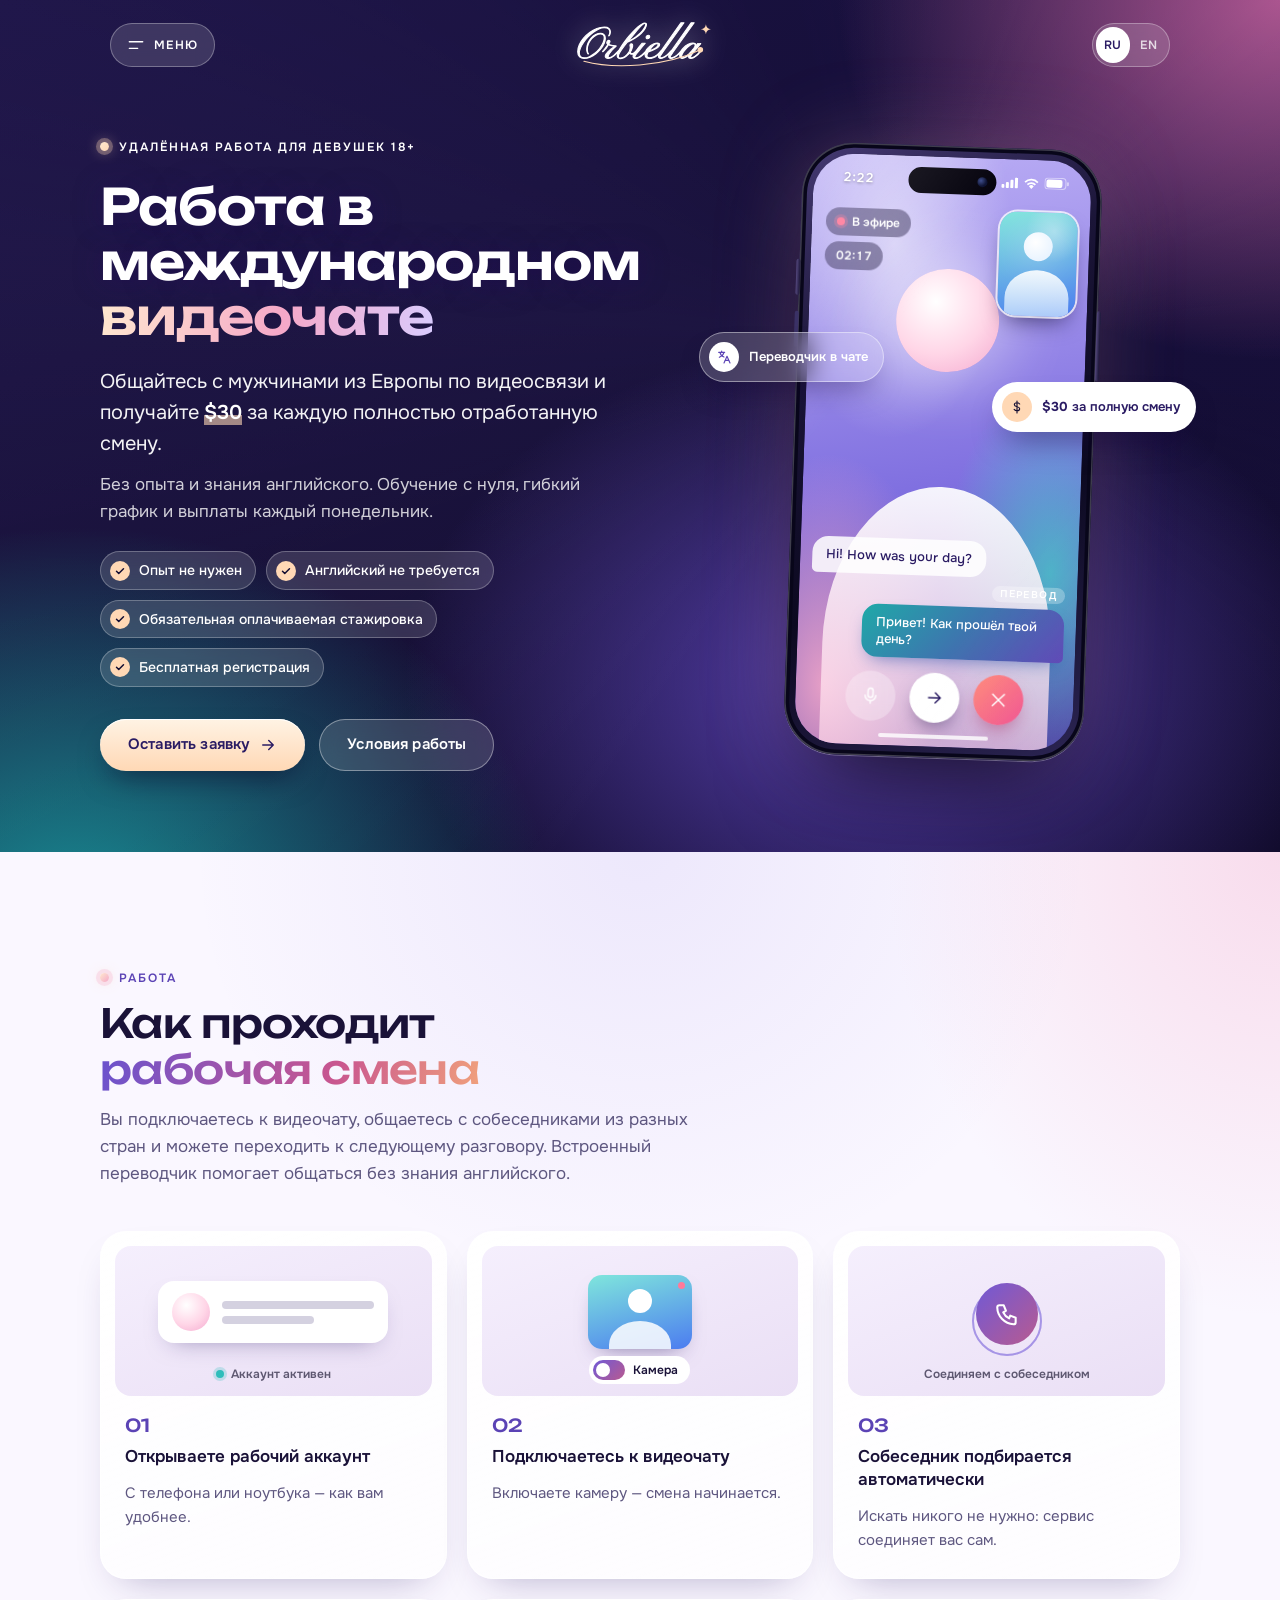
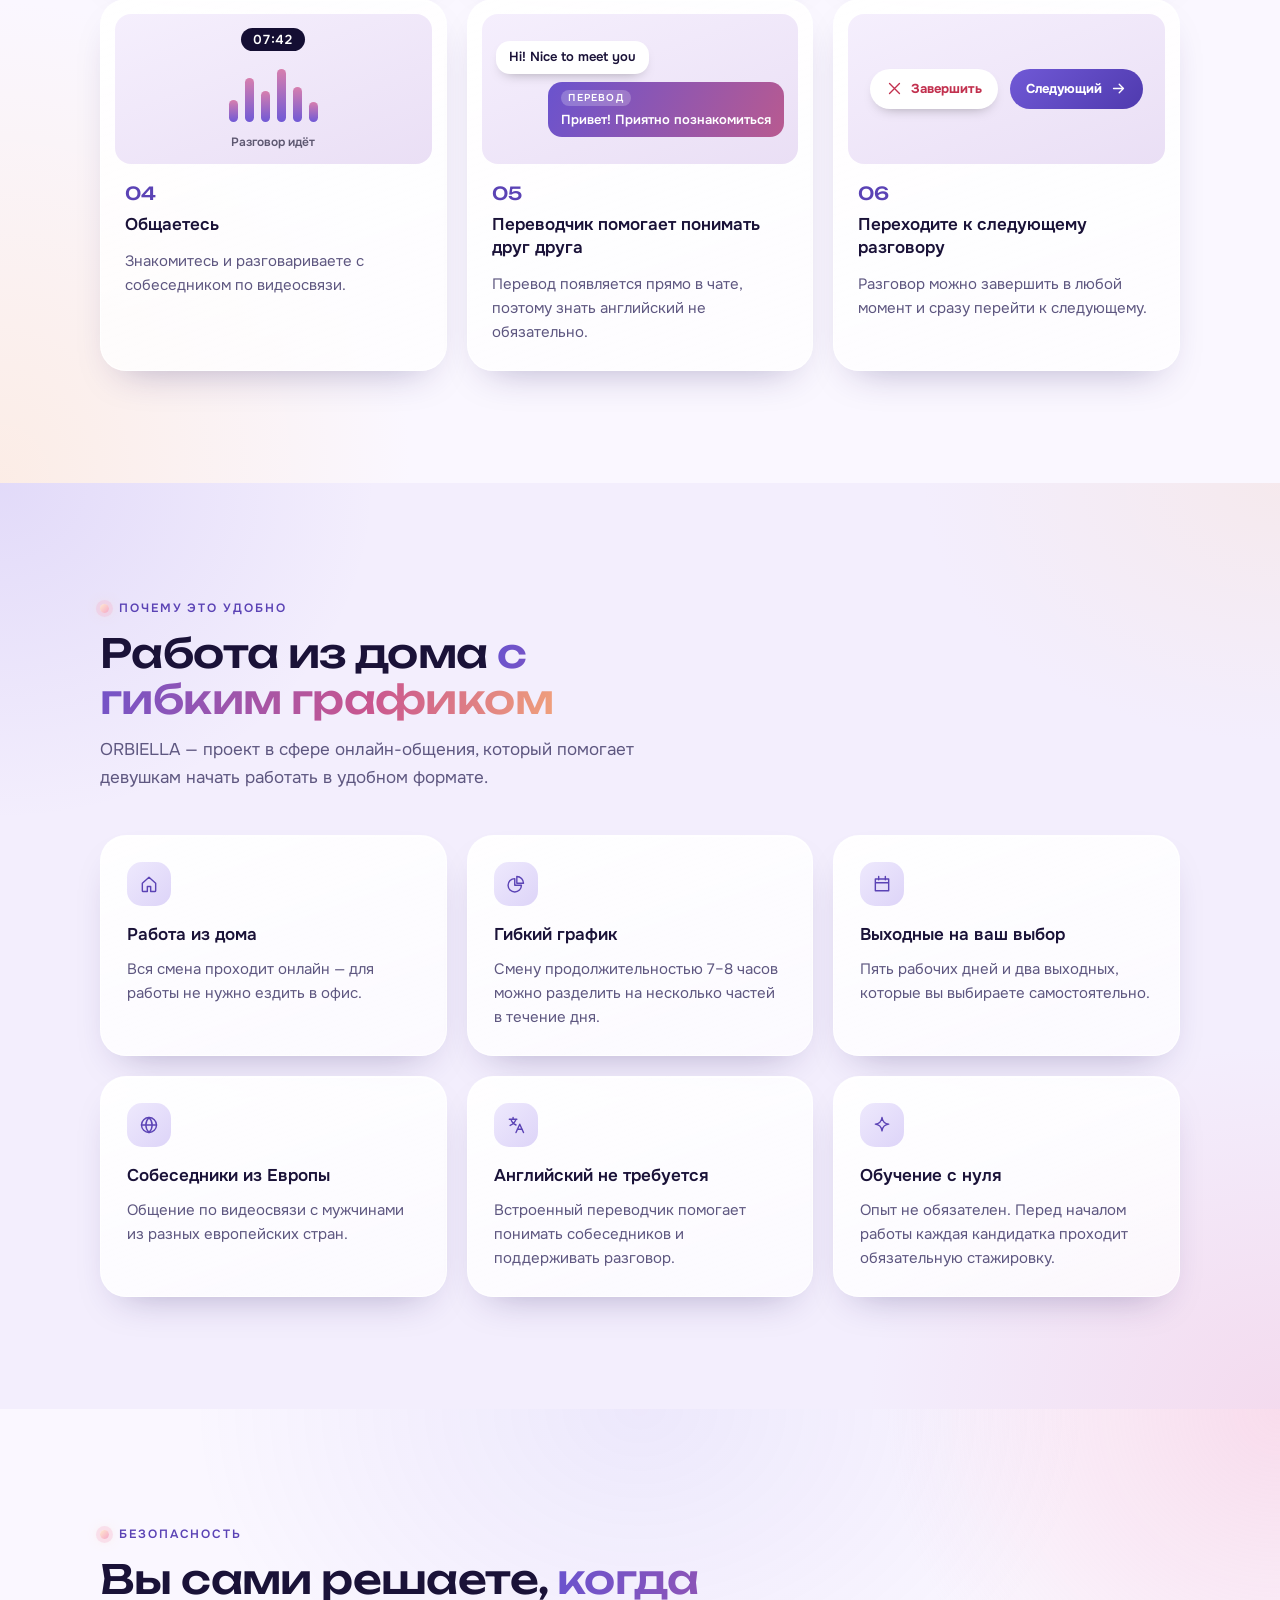
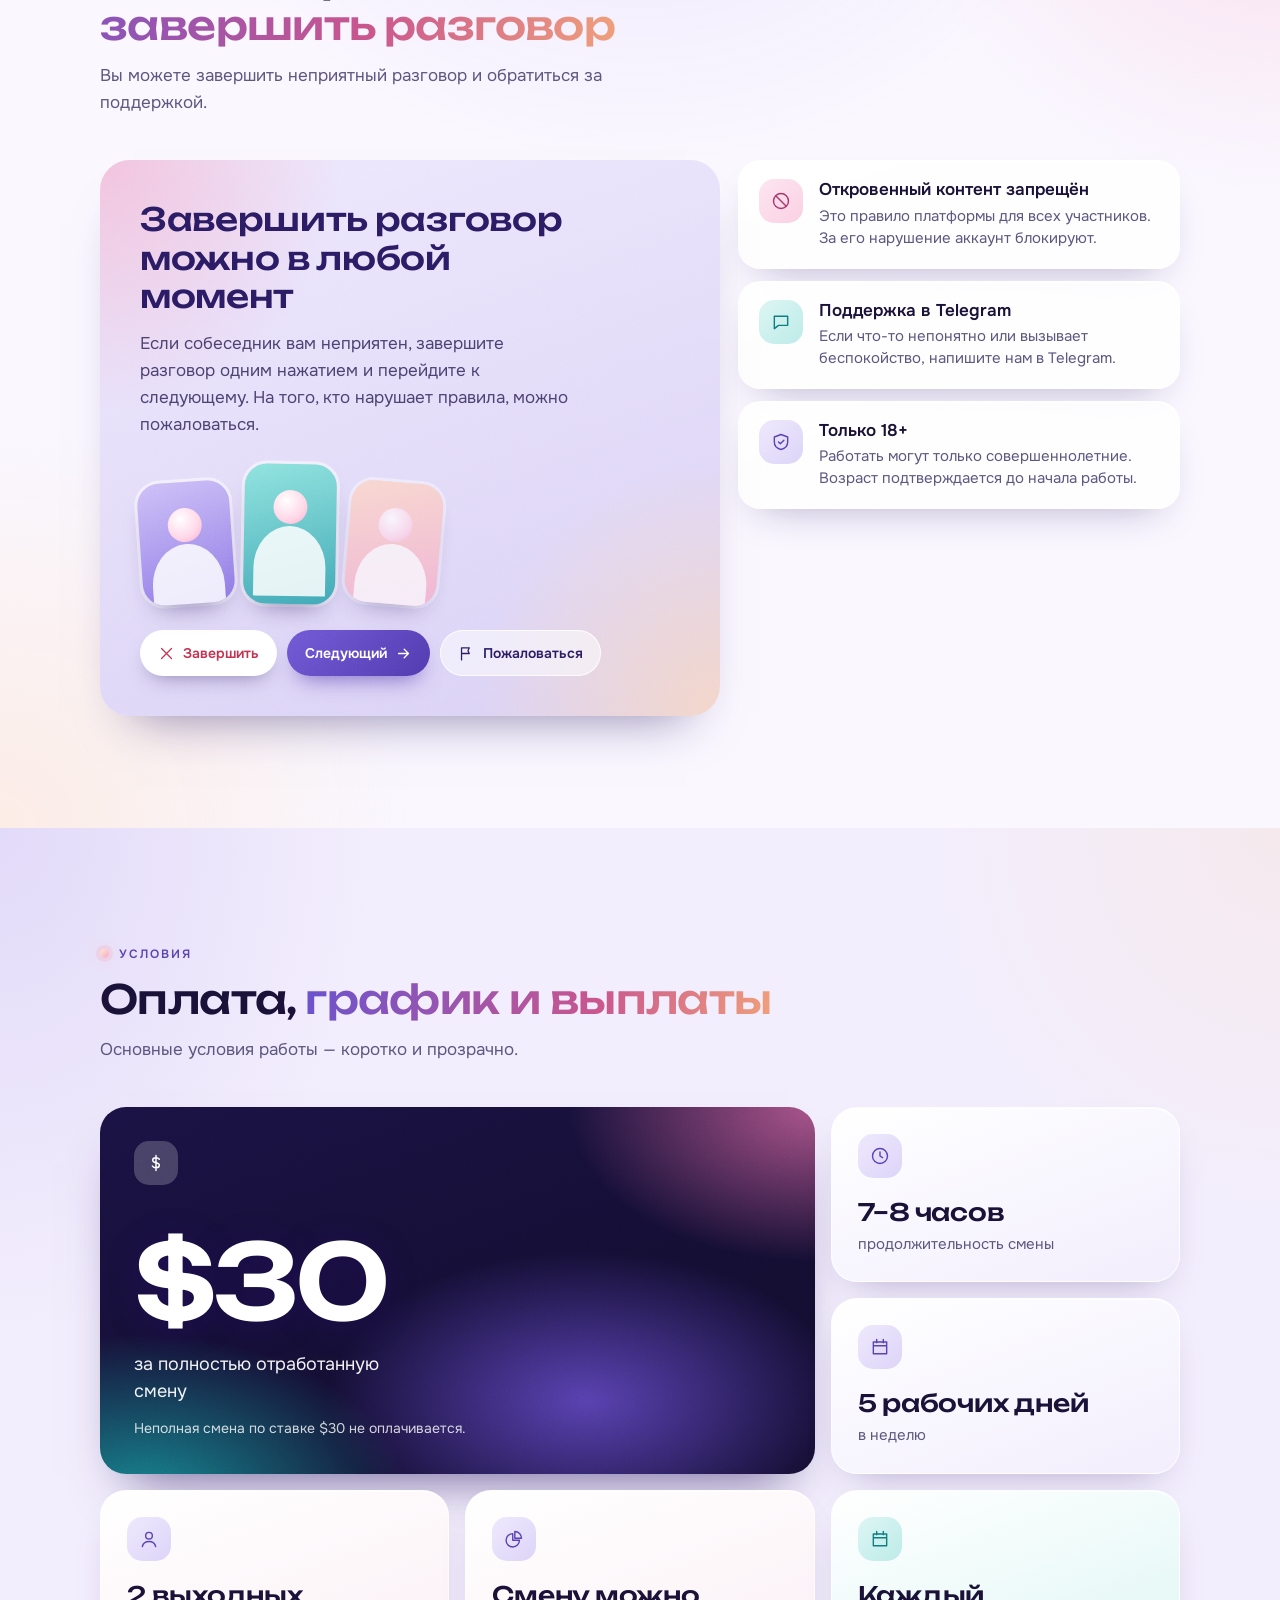
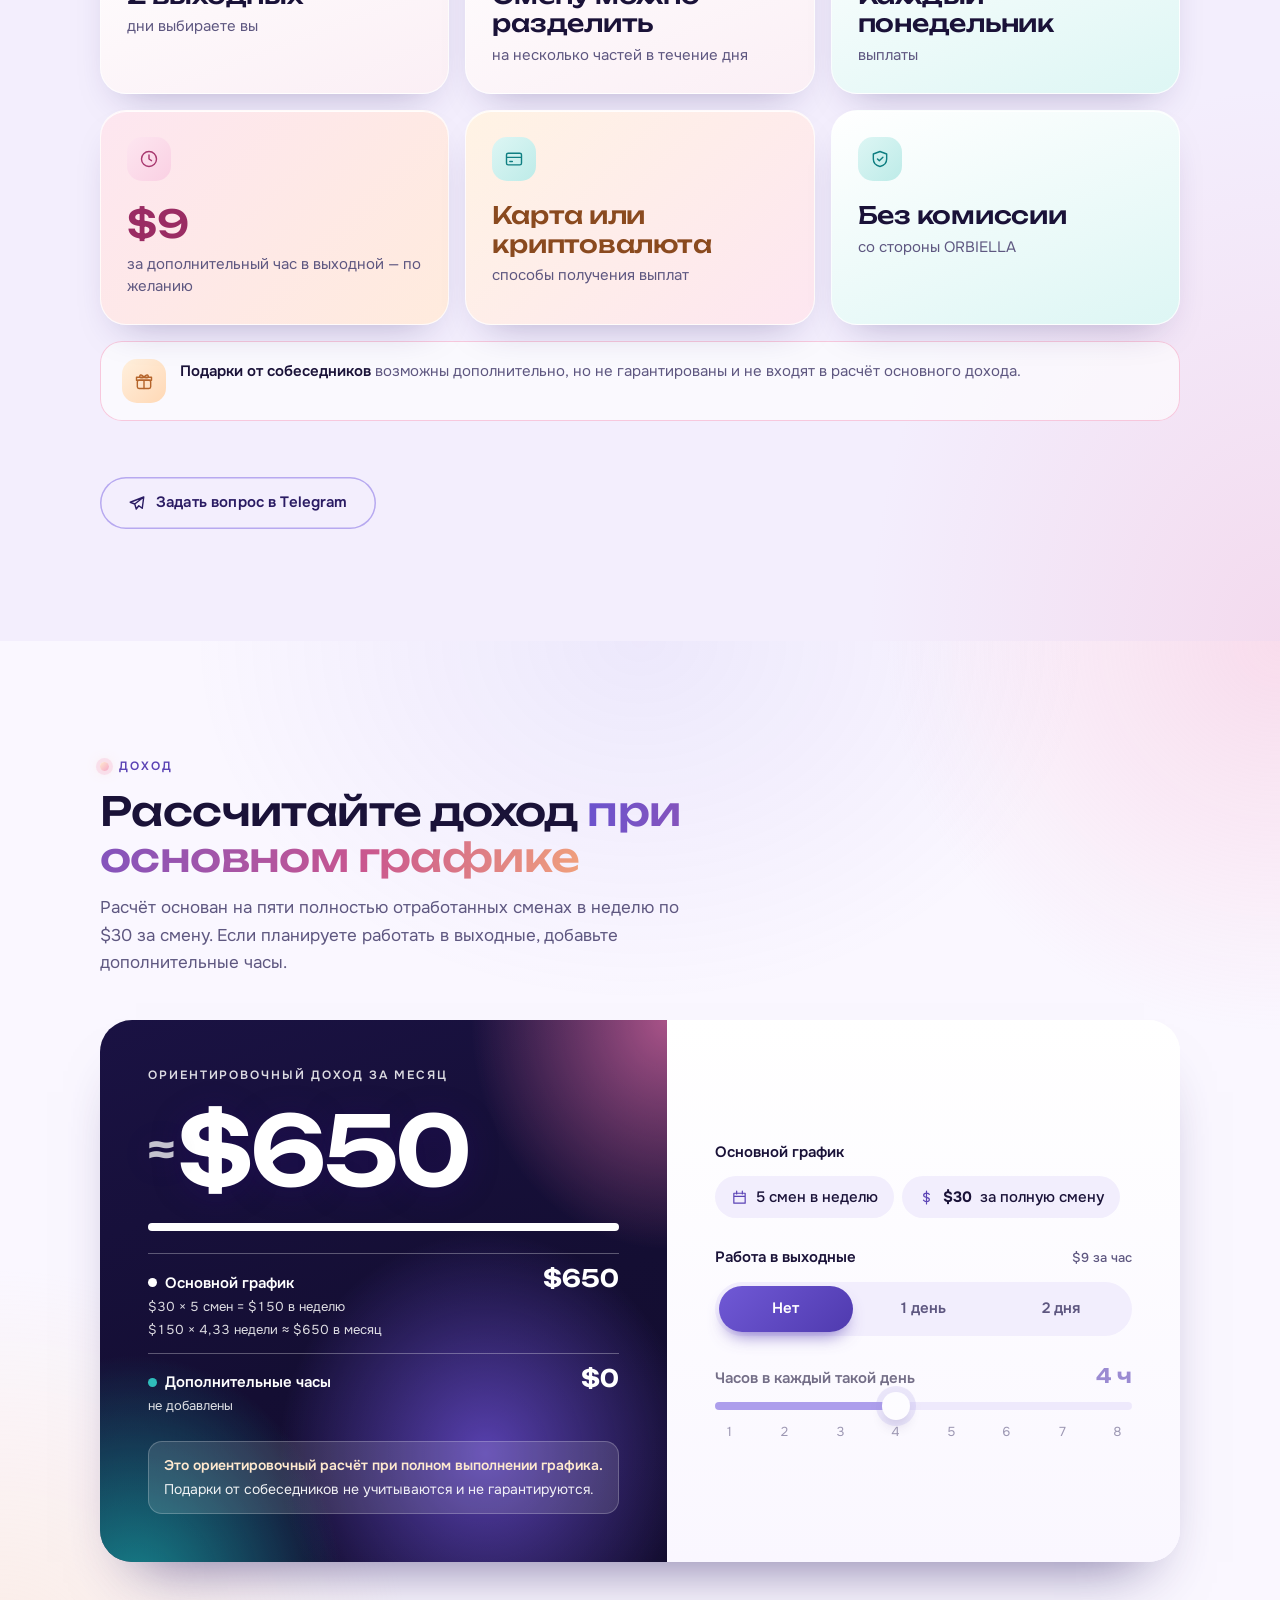
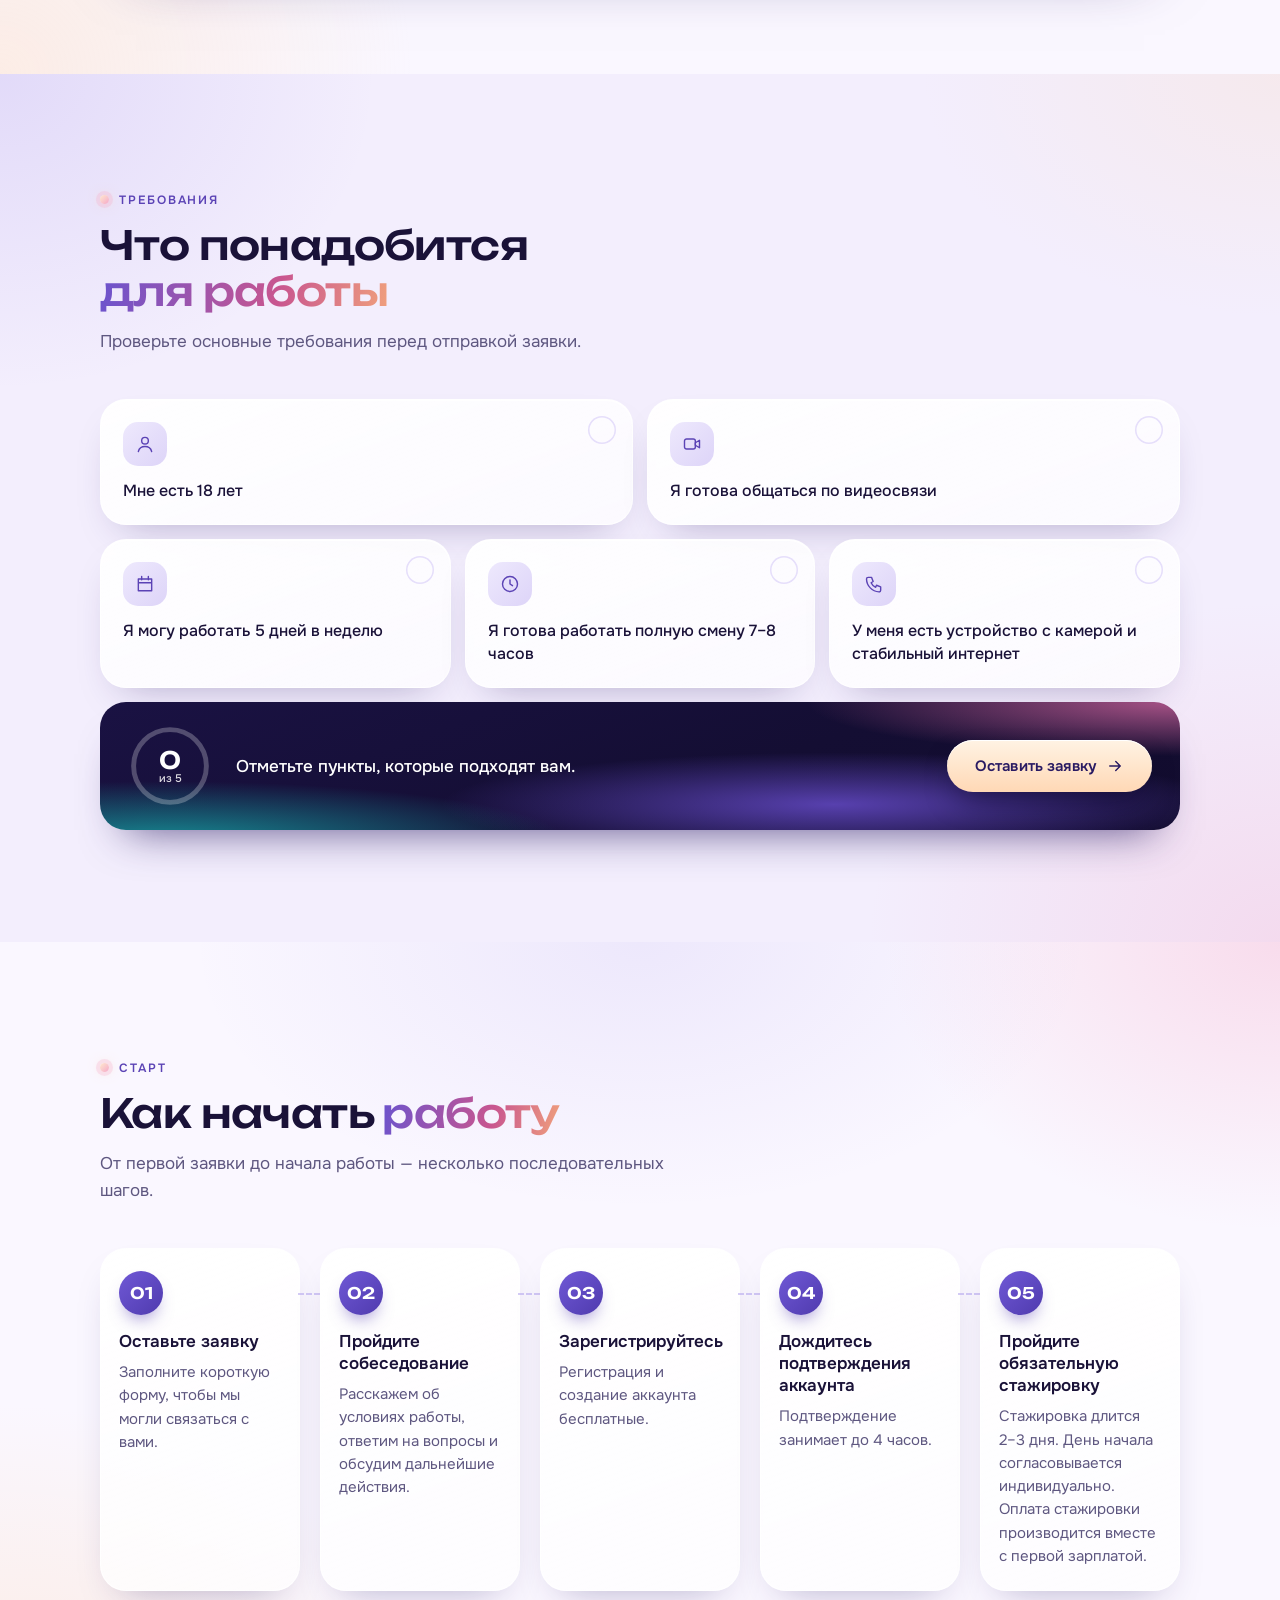
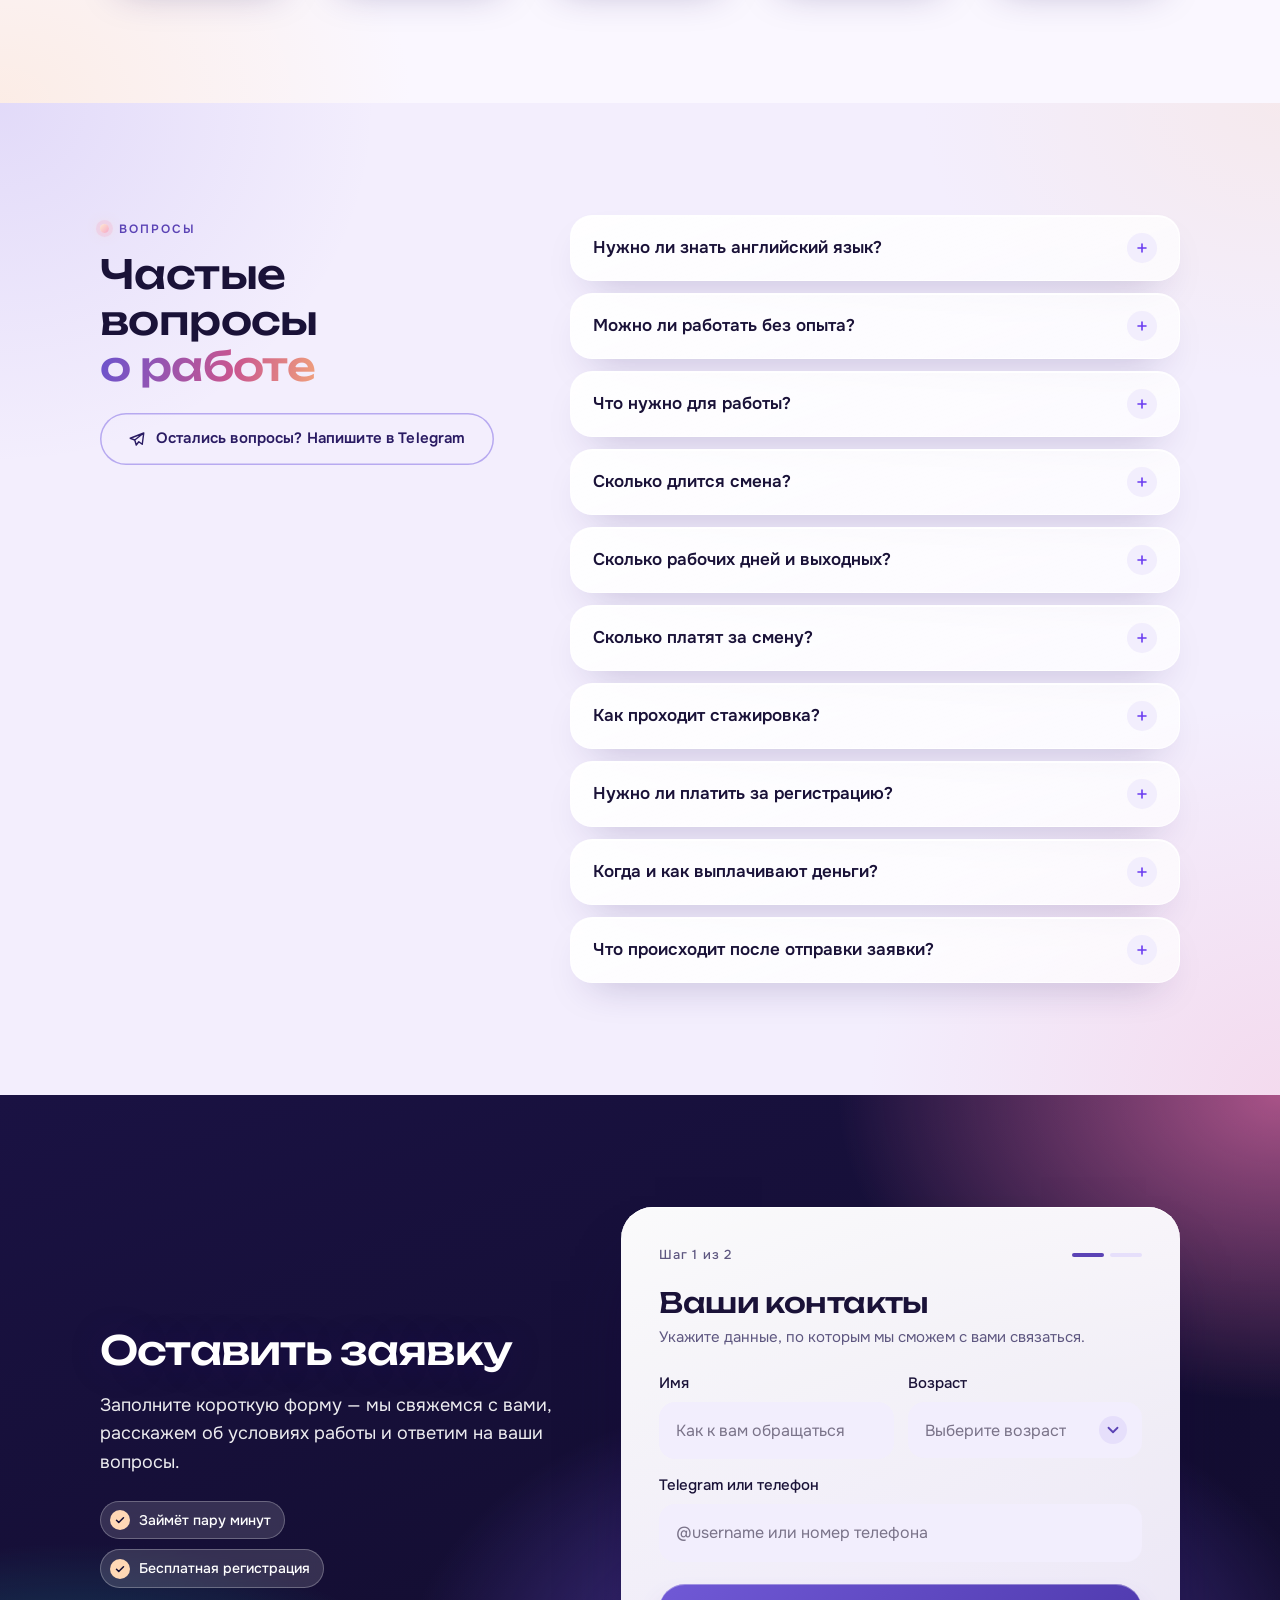
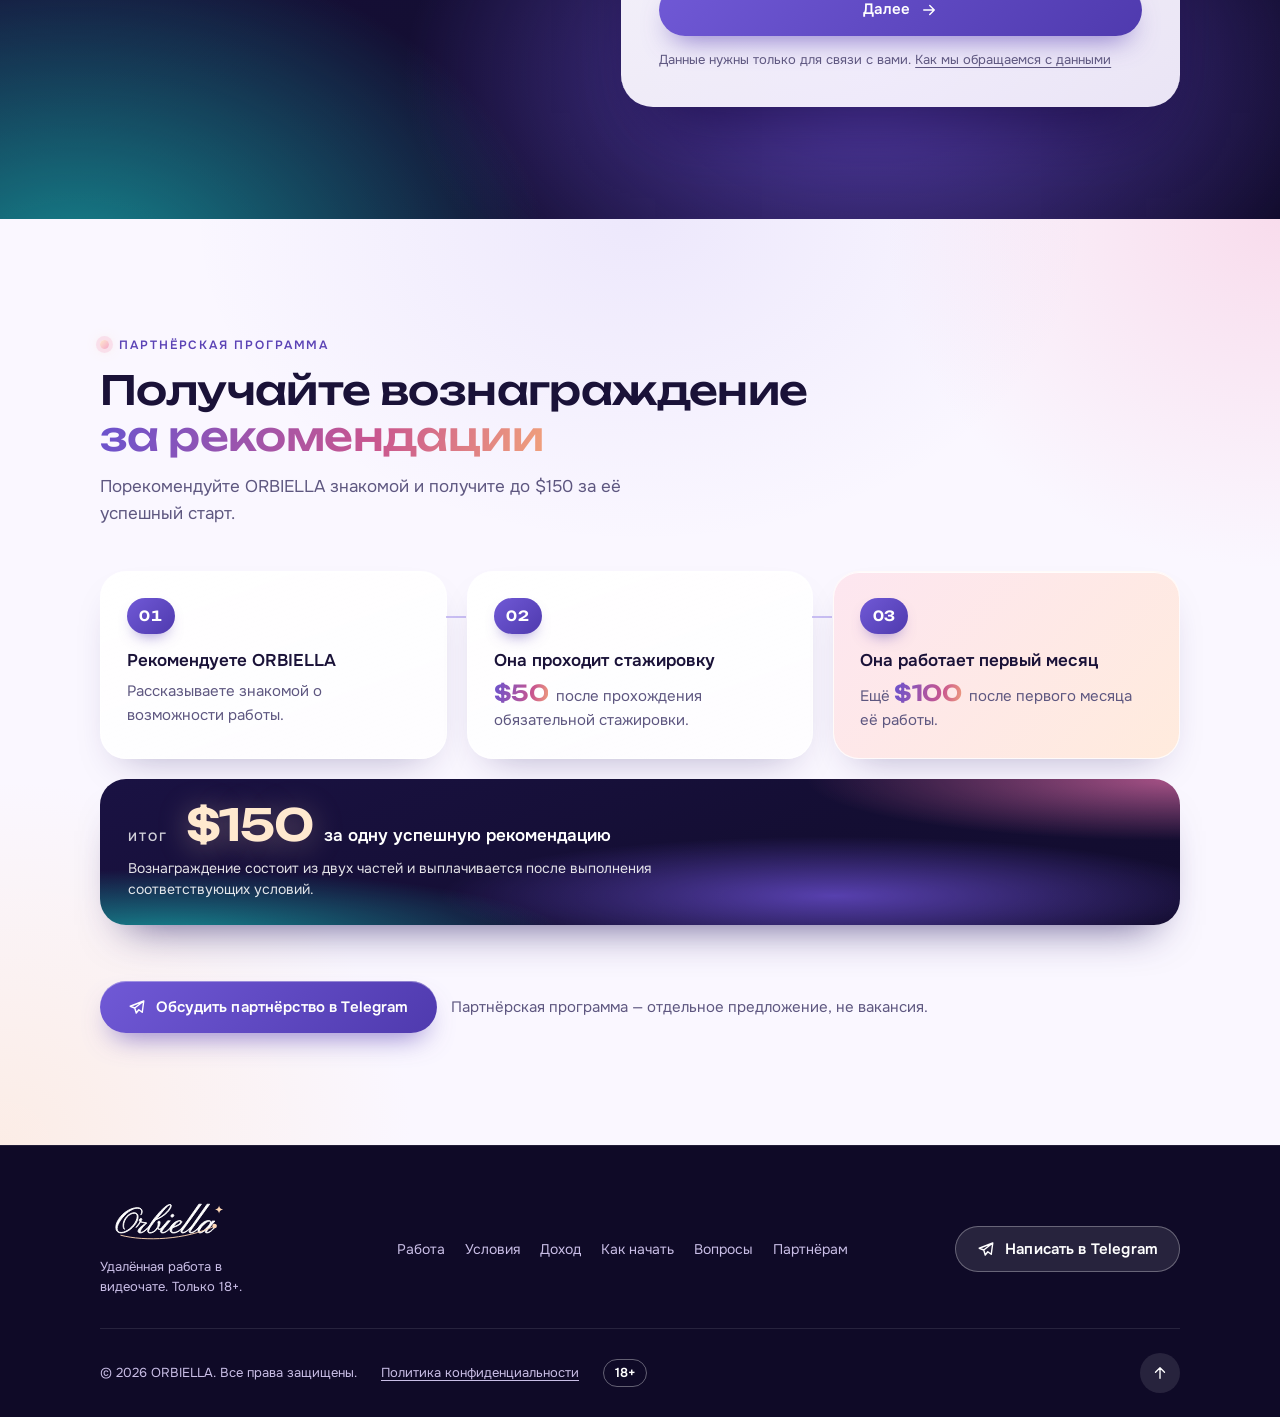
==== site/index.full-no-caption.html @ 2db11dc8 "ORBIELLA site: sources, tests, builds" ====
<!doctype html>
<html lang="ru" data-ot="light">
<head>
<meta charset="utf-8">
<meta name="viewport" content="width=device-width, initial-scale=1, viewport-fit=cover">
<title>ORBIELLA — работа в международном видеочате: условия, выплаты, заявка</title>
<meta name="description" content="Удалённая работа в международном видеочате: $30 за полностью отработанную смену, выплаты каждый понедельник, без опыта и знания английского.">
<meta name="theme-color" content="#140E33">
<meta property="og:type" content="website">
<meta property="og:site_name" content="Orbiella">
<meta property="og:title" content="ORBIELLA — работа в международном видеочате">
<meta property="og:description" content="Удалённая работа в международном видеочате: $30 за полностью отработанную смену, выплаты каждый понедельник, переводчик в чате.">
<meta name="twitter:card" content="summary">
<link rel="icon" href="data:image/svg+xml,%3Csvg xmlns='http://www.w3.org/2000/svg' viewBox='0 0 64 64'%3E%3Cdefs%3E%3CradialGradient id='a' cx='.15' cy='1' r='1.1'%3E%3Cstop offset='0' stop-color='%2319C3C0'/%3E%3Cstop offset='.55' stop-color='%237544DB'/%3E%3Cstop offset='1' stop-color='%23100B25'/%3E%3C/radialGradient%3E%3C/defs%3E%3Ccircle cx='32' cy='32' r='32' fill='url(%23a)'/%3E%3Cellipse cx='32' cy='33' rx='24' ry='9' transform='rotate(-12 32 33)' fill='none' stroke='%23FFD8B5' stroke-width='3'/%3E%3Ccircle cx='53' cy='24' r='4' fill='%23FFE9C8'/%3E%3C/svg%3E">
<link rel="preconnect" href="https://fonts.googleapis.com">
<link rel="preconnect" href="https://fonts.gstatic.com" crossorigin>
<link rel="preload" as="style" href="https://fonts.googleapis.com/css2?family=Unbounded:wght@400;500;600&family=Onest:wght@400;500;600&display=swap">
<link href="https://fonts.googleapis.com/css2?family=Unbounded:wght@400;500;600&family=Onest:wght@400;500;600&display=swap" rel="stylesheet" media="print" onload="this.media='all'">
<noscript><link href="https://fonts.googleapis.com/css2?family=Unbounded:wght@400;500;600&family=Onest:wght@400;500;600&display=swap" rel="stylesheet"></noscript>
<script>document.documentElement.classList.add("js");try{var __t=localStorage.getItem("theme");document.documentElement.setAttribute("data-ot",__t==="dark"?"dark":"light")}catch(e){}</script>
<style>
/* =====================================================================
   ORBIELLA — Aurora Social (первоначальная яркая версия, утверждённая владельцем)
   Светлая тема = превью Aurora Social как есть. Тёмная тема — тот же дизайн на глубоком фиолетовом.
   ===================================================================== */
:root{
  --plum-950:#140E33;--plum-800:#2A1B63;--plum-600:#4A38A0;
  --violet-600:#5B43B5;--violet-500:#7A62E0;--violet-300:#B7A9F0;--gold:#FFD8B5;--gold2:#FFE9CF;--rose:#F5A8C8;
  --lav-200:#E6DFFB;--lav-100:#F2EEFD;--lav-50:#FAF7FF;
  --teal-400:#2FBDBB;--teal-100:#DDF6F4;--teal-700:#0F7F82;
  --rose-300:#F5A8C8;--rose-100:#FDE6F0;--rose-700:#A8386F;
  --coral-400:#F2A27A;--coral-100:#FFEBDD;
  --fd:"Unbounded","Onest",system-ui,sans-serif;--f:"Onest",system-ui,-apple-system,"Segoe UI",Roboto,sans-serif;
  --aurora:radial-gradient(58% 72% at 6% 108%,rgba(22,154,158,.88),transparent 64%),radial-gradient(54% 66% at 100% 0%,rgba(184,90,144,.9),transparent 64%),radial-gradient(52% 58% at 68% 80%,rgba(91,67,181,.95),transparent 70%),linear-gradient(160deg,#1A1243,#140E33 58%,#120C2E);
  --r-s:12px;--r-m:16px;--r-l:26px;--r-xl:32px;
  --sp-3:24px;--sp-4:32px;--sp-5:56px;--sp-6:80px;--sec:clamp(72px,9vw,112px);--gap:20px;
  --ease:cubic-bezier(.16,1,.3,1);--dur:.25s;--wrap:1080px;--pad:clamp(20px,4vw,32px);
  --fs-xs:.8125rem;--fs-s:.9375rem;--fs-m:1rem;--fs-l:1.125rem;--fs-xl:1.5rem;--danger:#C0334F;
  /* запасные значения */
  --ground:#FAF7FF;--ink:#1A1238;--muted:#5E5780;color-scheme:light;
}
html[data-ot="light"],html:not([data-ot]){
  --ground:#FAF7FF;--ink:#1A1238;--muted:#5E5780;--accent:#5B43B5;--line:rgba(42,27,99,.12);--line2:rgba(42,27,99,.2);
  --wash:radial-gradient(44% 54% at 100% 0%,rgba(245,168,200,.34),transparent 70%),radial-gradient(46% 56% at 0% 100%,rgba(255,216,181,.34),transparent 70%),radial-gradient(50% 50% at 50% 0%,rgba(122,98,224,.1),transparent 70%),#FAF7FF;
  --wash2:radial-gradient(42% 52% at 0% 0%,rgba(122,98,224,.14),transparent 70%),radial-gradient(46% 56% at 100% 100%,rgba(245,168,200,.28),transparent 70%),radial-gradient(40% 40% at 100% 0%,rgba(255,216,181,.22),transparent 70%),#F3EEFD;
  --card:linear-gradient(160deg,rgba(255,255,255,.95),rgba(255,255,255,.7));--card-ring:rgba(255,255,255,.8);--card-sh:0 1px 0 rgba(255,255,255,.9) inset,0 18px 40px -22px rgba(42,27,99,.38);
  --t-lav:linear-gradient(160deg,#fff,#F2EEFD);--t-lav2:linear-gradient(160deg,#fff,#FBEFF5);--t-teal:linear-gradient(160deg,#fff,#DDF6F4);--t-rose:linear-gradient(135deg,#FDE6F0,#FFEBDD);--t-card:linear-gradient(135deg,#FFF3E4,#FDE6F0);
  --t-x-ink:#9A2C63;--t-card-ink:#8A4A1F;
  --cv-bg:linear-gradient(135deg,#EEE9FD,#DDD4F8);--cv-fg:#5B43B5;--ct-bg:linear-gradient(135deg,#DDF6F4,#BDEBE8);--ct-fg:#0F7F82;--cr-bg:linear-gradient(135deg,#FDE6F0,#FAD0E3);--cr-fg:#A8386F;--cc-bg:linear-gradient(135deg,#FFF0DE,#FFD8B5);--cc-fg:#B5642A;
  --gift-bg:rgba(255,255,255,.65);--gift-ring:rgba(245,168,200,.6);
  --calc-in:linear-gradient(180deg,#fff,#FAF7FF);--field:#F2EEFD;--seg-bg:#F2EEFD;--pill-bg:#F2EEFD;--track:#E6DFFB;--tick:#5E5780;
  --scrim:linear-gradient(180deg,rgba(250,247,255,0),rgba(250,247,255,.95) 36%);--vis-bg:linear-gradient(160deg,#F5EFFD,#EADFF5);--vis-sub:#5D5770;--vis-pill:#fff;
  --sq1:linear-gradient(165deg,#CDBFF7,#8D78E6);--q-ck:#E6DFFB;--q-on:linear-gradient(160deg,#fff,#FFF1E2);--q-on-ring:rgba(245,168,200,.95);--sf-bg:radial-gradient(60% 70% at 100% 100%,rgba(255,216,181,.7),transparent 65%),radial-gradient(60% 70% at 0% 0%,rgba(245,168,200,.6),transparent 65%),linear-gradient(160deg,#EEE9FD,#D9D0F5);--sf-ink:#2A1B63;--sf-tx:#4A4070;
  color-scheme:light;
}
html[data-ot="dark"]{
  --ground:#110B2C;--ink:#F2EEFD;--muted:#B9B0DA;--accent:#B7A9F0;--line:rgba(255,255,255,.1);--line2:rgba(255,255,255,.18);
  --wash:radial-gradient(42% 52% at 100% 0%,rgba(245,168,200,.14),transparent 70%),radial-gradient(46% 56% at 0% 100%,rgba(255,216,181,.07),transparent 70%),radial-gradient(50% 50% at 50% 0%,rgba(122,98,224,.22),transparent 70%),#110B2C;
  --wash2:radial-gradient(42% 52% at 0% 0%,rgba(122,98,224,.2),transparent 70%),radial-gradient(46% 56% at 100% 100%,rgba(245,168,200,.1),transparent 70%),#170F3A;
  --card:linear-gradient(160deg,rgba(255,255,255,.09),rgba(255,255,255,.04));--card-ring:rgba(255,255,255,.1);--card-sh:0 18px 40px -22px rgba(0,0,0,.7);
  --t-lav:linear-gradient(160deg,rgba(255,255,255,.09),rgba(255,255,255,.04));--t-lav2:linear-gradient(160deg,rgba(255,255,255,.09),rgba(255,255,255,.04));--t-teal:linear-gradient(160deg,rgba(63,214,200,.16),rgba(255,255,255,.04));--t-rose:linear-gradient(135deg,rgba(245,168,200,.2),rgba(242,162,122,.14));--t-card:linear-gradient(135deg,rgba(255,216,181,.16),rgba(245,168,200,.12));
  --t-x-ink:#FFC2DA;--t-card-ink:#FFD8B5;
  --cv-bg:rgba(112,89,214,.28);--cv-fg:#D6CEFA;--ct-bg:rgba(63,214,200,.2);--ct-fg:#8EF0E6;--cr-bg:rgba(245,168,200,.2);--cr-fg:#FFB8D5;--cc-bg:rgba(255,216,181,.2);--cc-fg:#FFD8B5;
  --gift-bg:rgba(255,255,255,.06);--gift-ring:rgba(245,168,200,.4);
  --calc-in:linear-gradient(180deg,#1B1346,#150F3A);--field:rgba(255,255,255,.08);--seg-bg:rgba(255,255,255,.08);--pill-bg:rgba(255,255,255,.08);--track:rgba(255,255,255,.16);--tick:#B9ADD8;
  --scrim:linear-gradient(180deg,rgba(21,10,46,0),rgba(21,10,46,.95) 36%);--vis-bg:linear-gradient(160deg,#2A2060,#1F1750);--vis-sub:#B9ADD8;--vis-pill:rgba(255,255,255,.12);
  --sq1:linear-gradient(165deg,#CDBFF7,#8D78E6);--q-ck:rgba(255,255,255,.2);--q-on:linear-gradient(160deg,rgba(255,216,181,.16),rgba(255,255,255,.05));--q-on-ring:rgba(245,168,200,.8);--sf-bg:radial-gradient(60% 70% at 100% 100%,rgba(22,154,158,.34),transparent 65%),radial-gradient(60% 70% at 0% 0%,rgba(184,90,144,.38),transparent 65%),linear-gradient(160deg,#2B2066,#1F1650);--sf-ink:#F2EEFD;--sf-tx:#D6CFF0;
  color-scheme:dark;
}
*,*::before,*::after{box-sizing:border-box}
html{scroll-behavior:smooth;-webkit-text-size-adjust:100%;overflow-x:clip;background:var(--ground)}
body{margin:0;font:400 var(--fs-m)/1.6 var(--f);color:var(--ink);background:var(--ground);overflow-x:clip;-webkit-font-smoothing:antialiased}
img,svg{max-width:100%}
h1,h2,h3,h4,p,ul,ol,dl,dd,figure{margin:0}
ul,ol{padding:0;list-style:none}
a{color:inherit}
button,input,textarea{font:inherit;color:inherit}
button{cursor:pointer}
.wrap{width:100%;max-width:calc(var(--wrap) + var(--pad) * 2);margin-inline:auto;padding-inline:max(var(--pad),env(safe-area-inset-left,0px))}
.vh{position:absolute;width:1px;height:1px;overflow:hidden;clip:rect(0 0 0 0);white-space:nowrap}
.skip{position:fixed;left:12px;top:-60px;z-index:200;padding:12px 18px;border-radius:12px;background:#fff;color:var(--plum-800);font-weight:600;text-decoration:none;transition:top .2s}
.skip:focus{top:12px}
:focus-visible{outline:3px solid var(--violet-500);outline-offset:3px;border-radius:10px}
section{position:relative}
.grain::after{content:"";position:absolute;inset:0;pointer-events:none;opacity:.16;mix-blend-mode:overlay;background-image:url("data:image/svg+xml,%3Csvg xmlns='http://www.w3.org/2000/svg' width='160' height='160'%3E%3Cfilter id='n'%3E%3CfeTurbulence type='fractalNoise' baseFrequency='.9' numOctaves='2' stitchTiles='stitch'/%3E%3C/filter%3E%3Crect width='100%25' height='100%25' filter='url(%23n)'/%3E%3C/svg%3E")}

/* ---------- секции ---------- */
.sec{padding:var(--sec) 0;background:var(--wash);color:var(--ink)}
.sec.s-flip{background:var(--wash2)}
.eyebrow{display:inline-flex;align-items:center;gap:10px;font:600 .75rem/1 var(--f);letter-spacing:.16em;text-transform:uppercase;color:var(--accent)}
.eyebrow::before{content:"";width:9px;height:9px;border-radius:50%;background:linear-gradient(135deg,#FFE9CF,#F5A8C8);box-shadow:0 0 0 4px rgba(245,168,200,.28),0 0 12px rgba(255,216,181,.7)}
.eyebrow svg{display:none}
.head{max-width:700px;margin-bottom:clamp(28px,4vw,44px)}
.head .eyebrow{margin-bottom:16px}
h2{font:500 clamp(1.5rem,3.4vw,2.5rem)/1.15 var(--fd);letter-spacing:-.015em;text-wrap:balance;color:var(--ink)}
h1 em,h2 em{font-style:normal;background:linear-gradient(100deg,#6A53CE,#C9568F 62%,#F0A07C);-webkit-background-clip:text;background-clip:text;color:transparent}
html[data-ot="dark"] h2 em{background:linear-gradient(100deg,#B7A9F0,#F5A8C8 60%,#FFD8B5);-webkit-background-clip:text;background-clip:text;color:transparent}
html[data-ot="dark"] .ui .rp{background:rgba(255,255,255,.12);color:#F2EEFD;box-shadow:0 0 0 1px rgba(255,255,255,.28) inset}
.head p{margin-top:14px;max-width:54ch;color:var(--muted);font-size:1.0625rem}
h3{font:600 1.0625rem/1.35 var(--f)}

/* ---------- кнопки ---------- */
.btn{display:inline-flex;align-items:center;justify-content:center;gap:10px;min-height:52px;padding:0 28px;border:0;border-radius:99px;font:600 var(--fs-s)/1 var(--f);letter-spacing:.01em;text-decoration:none;text-align:center;transition:transform .25s var(--ease),box-shadow .25s,background .25s,color .25s;-webkit-tap-highlight-color:transparent;touch-action:manipulation}
.btn svg{width:18px;height:18px;flex:none;fill:none;stroke:currentColor;stroke-width:1.9;stroke-linecap:round;stroke-linejoin:round;transition:transform .25s var(--ease)}
.btn:active{transform:scale(.985)}
.btn[disabled],.btn.is-loading{opacity:.75;pointer-events:none}
.btn.is-loading::after{content:"";width:18px;height:18px;border-radius:50%;border:2px solid currentColor;border-right-color:transparent;animation:spin .8s linear infinite}
.btn-primary{background:linear-gradient(135deg,#7059D6,#4F3AAE);color:#fff;box-shadow:0 14px 28px -12px rgba(91,67,181,.75),0 1px 0 rgba(255,255,255,.35) inset}
.btn-ghost{background:transparent;color:var(--plum-800);box-shadow:0 0 0 1.5px var(--violet-300) inset}
html[data-ot="dark"] .btn-ghost{color:#F2EEFD;box-shadow:0 0 0 1.5px rgba(185,162,255,.5) inset}
@media (hover:hover){.btn:hover{transform:translateY(-2px)}.btn:hover svg{transform:translateX(3px)}.btn-primary:hover{box-shadow:0 18px 34px -12px rgba(91,67,181,.9),0 1px 0 rgba(255,255,255,.35) inset}.btn-ghost:hover{background:rgba(112,89,214,.1)}}
/* на сиянии: жемчужная и стеклянная */
.hero .btn-primary,.apply .btn-primary,.ptotal .btn-primary,.calc-out .btn-primary,.sum .btn-primary,.menu .btn-primary{background:linear-gradient(180deg,#FFF3E4,#FFD8B5);color:var(--plum-800);box-shadow:0 14px 30px -10px rgba(10,5,40,.6),0 1px 0 #fff inset}
.hero .btn-ghost,.apply .btn-ghost{background:rgba(255,255,255,.14);color:#fff;box-shadow:0 0 0 1px rgba(255,255,255,.38) inset;-webkit-backdrop-filter:blur(10px);backdrop-filter:blur(10px)}
.form .btn-primary{background:linear-gradient(135deg,#7059D6,#4F3AAE);color:#fff;box-shadow:0 14px 28px -12px rgba(91,67,181,.75),0 1px 0 rgba(255,255,255,.35) inset}
.form .btn-ghost{background:transparent;color:var(--plum-800);box-shadow:0 0 0 1.5px var(--violet-300) inset;backdrop-filter:none}
.cta-row{display:flex;flex-wrap:wrap;gap:12px 14px;align-items:center}
.sec-cta{margin-top:var(--sp-5)}
.linkbtn,.fnote button{padding:0;border:0;background:none;color:inherit;text-decoration:underline;text-underline-offset:3px;font:inherit}

/* ---------- шапка: стеклянные капсулы поверх сияния ---------- */
.top{position:fixed;left:0;right:0;top:0;z-index:60;padding:14px max(var(--pad),env(safe-area-inset-left,0px)) 0;transition:transform .55s var(--ease)}
.top.hide{transform:translateY(-130%)}
.bar{position:relative;max-width:var(--wrap);height:62px;margin:0 auto;display:grid;grid-template-columns:1fr auto 1fr;align-items:center;gap:12px;padding:0 9px;border-radius:99px;border:1px solid transparent;transition:background .4s var(--ease),border-color .4s,box-shadow .4s}
.top.scrolled .bar{background:rgba(20,14,51,.82);border-color:rgba(255,255,255,.16);box-shadow:0 18px 40px -22px rgba(20,5,60,.7);-webkit-backdrop-filter:blur(16px);backdrop-filter:blur(16px)}
.menu-btn{justify-self:start;display:inline-flex;align-items:center;gap:8px;height:44px;padding:0 16px;border:0;border-radius:99px;background:rgba(255,255,255,.14);box-shadow:0 0 0 1px rgba(255,255,255,.3) inset;-webkit-backdrop-filter:blur(10px);backdrop-filter:blur(10px);color:#fff;font:600 .75rem/1 var(--f);letter-spacing:.12em;text-transform:uppercase}
.menu-btn svg{width:20px;height:20px;fill:none;stroke:currentColor;stroke-width:1.7;stroke-linecap:round}
.menu-btn:hover,.menu-btn[aria-expanded="true"]{background:rgba(255,255,255,.24)}
.tools{justify-self:end}
.langtog{display:flex;align-items:center;gap:2px;height:44px;padding:4px;border:0;border-radius:99px;background:rgba(255,255,255,.14);box-shadow:0 0 0 1px rgba(255,255,255,.3) inset;-webkit-backdrop-filter:blur(10px);backdrop-filter:blur(10px)}
.langtog .lt{display:grid;place-items:center;min-width:34px;height:100%;padding:0 6px;border-radius:99px;font:600 .75rem/1 var(--f);letter-spacing:.08em;color:rgba(255,255,255,.78);transition:background .3s var(--ease),color .2s}
html[lang="ru"] .langtog .lt-ru,html[lang="en"] .langtog .lt-en{background:#fff;color:var(--plum-800)}
.logo{position:relative;display:block;line-height:0;text-decoration:none;color:#fff;justify-self:center}
.logo svg{width:clamp(118px,15vw,164px);height:auto;aspect-ratio:10/3;display:block;overflow:visible}
.logo .u-l{display:none}
.top .logo{perspective:700px}
.top .logo svg{filter:drop-shadow(0 0 14px rgba(255,255,255,.4));transform:rotateX(calc(var(--ry,0) * 1deg)) rotateY(calc(var(--rx,0) * 1deg));transition:filter .6s var(--ease),transform .5s var(--ease)}
.top .logo::after{content:"";position:absolute;inset:0;pointer-events:none;background:linear-gradient(100deg,transparent 34%,rgba(255,236,214,.95) 46%,rgba(150,236,240,.85) 51%,rgba(245,168,200,.8) 56%,transparent 68%) no-repeat;background-size:320% 100%;background-position:130% 0;-webkit-mask:url("[data-uri]") center/contain no-repeat;mask:url("[data-uri]") center/contain no-repeat;opacity:.55}
.js .top .logo{animation:logoIn 1.1s var(--ease) .1s both}
.js .top .logo::after{animation:sheen 1.9s var(--ease) 1s 1 both}
@media (hover:hover) and (pointer:fine){.top .logo:hover::after{animation:sheen2 1.5s var(--ease) 1 both}}
@keyframes logoIn{from{opacity:0;filter:blur(8px);transform:translateY(6px) scale(.97)}to{opacity:1;filter:none;transform:none}}
@keyframes sheen{from{background-position:130% 0}to{background-position:-30% 0}}
@keyframes sheen2{from{background-position:130% 0}to{background-position:-30% 0}}
.menu{position:absolute;left:0;top:calc(100% + 10px);width:min(340px,100%);display:grid;gap:2px;padding:10px;border-radius:var(--r-l);background:rgba(20,14,51,.96);border:1px solid rgba(255,255,255,.16);box-shadow:0 40px 80px -36px rgba(20,5,60,.9);-webkit-backdrop-filter:blur(18px);backdrop-filter:blur(18px);opacity:0;visibility:hidden;transform:translateY(-8px);transition:opacity .25s var(--ease),transform .35s var(--ease),visibility .25s}
.menu.open{opacity:1;visibility:visible;transform:none}
.menu a:not(.btn){display:flex;align-items:center;gap:14px;min-height:48px;padding:0 14px;border-radius:14px;color:#EEE6FF;text-decoration:none;font:500 var(--fs-s)/1.2 var(--f);transition:background .25s}
.menu a:not(.btn) svg{width:20px;height:20px;flex:none;fill:none;stroke:#FFD8B5;stroke-width:1.7;stroke-linecap:round;stroke-linejoin:round}
.menu a:not(.btn):hover,.menu a[aria-current="true"]{background:rgba(255,255,255,.1)}
.menu-f{display:flex;gap:10px;align-items:center;margin-top:8px;padding-top:10px;border-top:1px solid rgba(255,255,255,.14)}
.menu-f .btn{flex:1;min-height:48px}
#themeBtn{display:grid;place-items:center;flex:none;width:48px;height:48px;border:0;border-radius:99px;background:rgba(255,255,255,.14);box-shadow:0 0 0 1px rgba(255,255,255,.3) inset;color:#fff}
#themeBtn:hover{background:rgba(255,255,255,.24)}
#themeBtn svg{width:20px;height:20px;fill:none;stroke:currentColor;stroke-width:1.7;stroke-linecap:round;stroke-linejoin:round}
#themeBtn .moon{display:none}html[data-ot="light"] #themeBtn .sun{display:none}html[data-ot="light"] #themeBtn .moon{display:block}

/* ---------- первый экран ---------- */
.hero{position:relative;overflow:hidden;color:#fff;padding:calc(132px + env(safe-area-inset-top,0px)) 0 var(--sp-6);background:var(--aurora);isolation:isolate}
.hero::before{content:"";position:absolute;inset:0;z-index:-1;background:conic-gradient(from 210deg at 70% 40%,rgba(255,255,255,0),rgba(255,255,255,.16) 18%,rgba(255,255,255,0) 36%,rgba(185,162,255,.18) 58%,rgba(255,255,255,0) 80%);mix-blend-mode:soft-light}
.hero .wrap{position:relative}
.hero-grid{display:grid;grid-template-columns:1.08fr .92fr;gap:clamp(20px,4vw,56px);align-items:center}
.hero .eyebrow{color:#fff}.hero .eyebrow::before{background:linear-gradient(135deg,#FFE9CF,#FFD8B5);box-shadow:0 0 0 4px rgba(255,216,181,.3),0 0 14px rgba(255,216,181,.8)}
.hero h1{margin-top:20px;font:600 clamp(1.7rem,4.2vw,3.125rem)/1.1 var(--fd);letter-spacing:-.02em;text-wrap:balance;text-shadow:0 2px 30px rgba(40,10,110,.35);color:#fff}
.hero h1 span{display:block}
.hero h1 .h1-b{text-wrap:pretty;margin-top:.55em;font:400 max(1rem,.42em)/1.35 var(--f);letter-spacing:0;color:rgba(255,255,255,.9);text-shadow:none}
.hero h1 .h1-b em{background:none;color:inherit;-webkit-text-fill-color:currentColor}
.hero .lead{margin-top:22px;max-width:44ch;font-size:clamp(1.0625rem,1.7vw,1.25rem);line-height:1.55;color:rgba(255,255,255,.95)}
.hero .lead2{margin-top:12px;max-width:46ch;font-size:clamp(.9375rem,1.4vw,1.0625rem);line-height:1.6;color:rgba(255,255,255,.8)}
.hero .lead b{color:#fff;font-weight:600;background:linear-gradient(transparent 62%,rgba(255,216,181,.6) 62%)}
.perks{display:flex;flex-wrap:wrap;gap:10px;margin-top:26px}
.perks li{display:flex;align-items:center;gap:9px;padding:8px 14px 8px 10px;border-radius:99px;background:rgba(255,255,255,.14);box-shadow:0 0 0 1px rgba(255,255,255,.26) inset;-webkit-backdrop-filter:blur(8px);backdrop-filter:blur(8px);font-size:.875rem;font-weight:500}
.perks svg{width:20px;height:20px;flex:none;padding:4px;border-radius:50%;background:var(--gold);stroke:var(--plum-950);fill:none;stroke-width:3;stroke-linecap:round;stroke-linejoin:round}
.hero .cta-row{margin-top:32px}
.hero[data-off] *{animation-play-state:paused!important}
.hero h1 em{font-style:normal;background:linear-gradient(100deg,#FFE9CF,#F5A8C8 55%,#D9CCFF);-webkit-background-clip:text;background-clip:text;color:transparent;text-shadow:none}
.stage-wrap{position:relative}
.stage{position:relative;display:grid;place-items:center;min-height:640px}
/* реалистичный телефон: корпус, кнопки, экран с «островом», статус-бар и индикатор «домой» */
.phone{position:relative;width:min(100%,300px);aspect-ratio:300/612;border-radius:52px;padding:11px;background:linear-gradient(150deg,#463b74 0%,#1b1538 30%,#0c0920 62%,#2c2554 100%);box-shadow:0 0 0 1.5px rgba(255,255,255,.22) inset,0 0 0 5px #08061a inset,0 1px 0 rgba(255,255,255,.3),0 50px 90px -30px rgba(8,4,30,.9),0 0 90px -12px rgba(245,168,200,.35);transform:rotate(2deg);color:#fff}
.phone::before,.phone::after{content:"";position:absolute;width:4px;border-radius:4px;background:linear-gradient(90deg,#55497f,#1c1638)}
.phone::before{left:-3px;top:118px;height:36px;box-shadow:0 52px 0 #3a3166}
.phone::after{right:-3px;top:160px;height:70px}
.scr{position:absolute;inset:11px;border-radius:42px;overflow:hidden;background:#140E33;cursor:pointer;touch-action:manipulation;-webkit-tap-highlight-color:transparent;-webkit-user-select:none;user-select:none;-webkit-touch-callout:none;isolation:isolate}
.scr:focus-visible{outline:3px solid var(--gold);outline-offset:5px;border-radius:42px}
.scr::after{content:"";position:absolute;inset:0;z-index:8;pointer-events:none;border-radius:inherit;background:linear-gradient(125deg,rgba(255,255,255,.17),rgba(255,255,255,0) 30%,rgba(255,255,255,0) 72%,rgba(255,255,255,.06))}
.feed{position:absolute;left:0;top:0;width:100%;height:100%;overflow:hidden;z-index:1;border-radius:0;pointer-events:none;transition:left .6s cubic-bezier(.65,0,.25,1),top .6s cubic-bezier(.65,0,.25,1),width .6s cubic-bezier(.65,0,.25,1),height .6s cubic-bezier(.65,0,.25,1),border-radius .6s cubic-bezier(.65,0,.25,1),box-shadow .5s,z-index 0s .3s}
.feed .av,.feed .bd{position:absolute;left:50%;transform:translateX(-50%)}
.feed .av{top:19%;width:37%;aspect-ratio:1;border-radius:50%}
.feed .bd{bottom:-1%;width:82%;height:45%;border-radius:50% 50% 0 0/60% 60% 0 0}
.fa{background:radial-gradient(70% 55% at 30% 15%,rgba(255,255,255,.55),transparent 60%),radial-gradient(60% 50% at 90% 70%,rgba(63,214,200,.7),transparent 65%),radial-gradient(70% 60% at 10% 90%,rgba(245,168,200,.9),transparent 65%),linear-gradient(170deg,#BBAEF5,#8070E0 55%,#4A38A0)}
.fa .av{background:radial-gradient(circle at 38% 32%,#fff,#FFD6E7 55%,#F4A9CF);box-shadow:0 0 60px 14px rgba(255,255,255,.4)}
.fa .bd{background:linear-gradient(180deg,rgba(255,255,255,.92),rgba(255,214,231,.7))}
.fb{background:radial-gradient(60% 50% at 70% 18%,rgba(255,255,255,.35),transparent 60%),linear-gradient(165deg,#7FE6DC,#4C7CF0)}
.fb .av{background:radial-gradient(circle at 40% 35%,#fff,#EAF4FF 70%);box-shadow:0 0 40px 8px rgba(255,255,255,.35)}
.fb .bd{background:linear-gradient(180deg,rgba(255,255,255,.9),rgba(220,240,255,.65))}
.scr:not(.sw) .fb,.scr.sw .fa{left:calc(100% - 90px);top:52px;width:78px;height:104px;border-radius:18px;z-index:4;box-shadow:0 0 0 2px rgba(255,255,255,.75),0 12px 22px -8px rgba(10,5,40,.6)}
.scr:not(.seen) .fb{animation:pipHint 2.4s ease-in-out 1.6s 3}
@keyframes pipHint{0%,100%{box-shadow:0 0 0 2px rgba(255,255,255,.75),0 12px 22px -8px rgba(10,5,40,.6)}50%{box-shadow:0 0 0 2px #fff,0 0 0 9px rgba(255,216,181,.5),0 12px 22px -8px rgba(10,5,40,.6)}}
.sbar{position:absolute;left:0;right:0;top:0;height:44px;z-index:6;display:flex;align-items:center;justify-content:space-between;padding:2px 22px 0 30px;font:600 .8125rem/1 var(--f);font-variant-numeric:tabular-nums;color:#fff;text-shadow:0 1px 3px rgba(0,0,0,.35);pointer-events:none}
.sbar .isl{position:absolute;left:50%;top:11px;width:88px;height:26px;margin-left:-44px;border-radius:99px;background:#05030d}
.sbar .isl::after{content:"";position:absolute;right:9px;top:8px;width:10px;height:10px;border-radius:50%;background:radial-gradient(circle at 35% 35%,#3b4a8a,#0b1030 60%)}
.sbar .sys{display:flex;align-items:center;gap:5px}
.sbar .sys svg{display:block;fill:currentColor}
.hud{position:absolute;left:14px;top:54px;z-index:5;display:flex;flex-direction:column;align-items:flex-start;gap:6px;pointer-events:none}
.hud .live,.hud .tm{display:flex;align-items:center;gap:7px;height:28px;padding:0 11px;border-radius:99px;background:rgba(20,14,51,.42);-webkit-backdrop-filter:blur(8px);backdrop-filter:blur(8px);font:600 .75rem/1 var(--f)}
.hud .tm{font-variant-numeric:tabular-nums}
.hud .live i{width:8px;height:8px;border-radius:50%;background:#FF7A9A;box-shadow:0 0 0 3px rgba(255,122,154,.3);animation:blink2 1.6s ease-in-out infinite}
.scr .chat{position:absolute;left:12px;right:12px;bottom:88px;z-index:5;display:grid;gap:8px;justify-items:start;pointer-events:none}
.bub{max-width:88%;padding:9px 14px;border-radius:16px 16px 16px 5px;background:rgba(255,255,255,.86);color:var(--plum-800);font-size:.8125rem;line-height:1.35;font-weight:500}
.trw{justify-self:end;display:grid;gap:6px;justify-items:end;animation:fadeIn .4s var(--ease)}
.trw .tag{padding:3px 8px;border-radius:99px;background:rgba(255,255,255,.28);font:600 .625rem/1 var(--f);letter-spacing:.14em;color:#fff}
.trw .bub{border-radius:16px 16px 5px 16px;background:linear-gradient(135deg,#1FA9A8,#5B43B5);color:#fff;box-shadow:0 8px 18px -8px rgba(15,60,160,.6)}
.scr .ctl{position:absolute;left:0;right:0;bottom:24px;z-index:5;display:flex;justify-content:center;gap:14px;pointer-events:none}
.scr .ctl b{display:grid;place-items:center;width:50px;height:50px;border-radius:50%;background:rgba(255,255,255,.28);-webkit-backdrop-filter:blur(8px);backdrop-filter:blur(8px)}
.scr .ctl b.nx{background:#fff;color:var(--plum-800);box-shadow:0 10px 20px -8px rgba(20,5,60,.55)}
.scr .ctl b.end{background:linear-gradient(135deg,#FF8B7B,#F0508F);box-shadow:0 10px 20px -8px rgba(160,20,70,.6)}
.scr .ctl svg{width:20px;height:20px;fill:none;stroke:currentColor;stroke-width:1.7;stroke-linecap:round;stroke-linejoin:round}
.scr .home{position:absolute;left:50%;bottom:8px;z-index:6;width:110px;height:4px;margin-left:-55px;border-radius:4px;background:rgba(255,255,255,.8);pointer-events:none}
.float{position:absolute;display:flex;align-items:center;gap:10px;padding:10px 16px 10px 10px;border-radius:99px;background:rgba(255,255,255,.18);box-shadow:0 0 0 1px rgba(255,255,255,.42) inset,0 16px 30px -14px rgba(20,5,60,.5);-webkit-backdrop-filter:blur(14px);backdrop-filter:blur(14px);font:600 .8125rem/1.2 var(--f);white-space:nowrap;color:#fff;pointer-events:none;z-index:2}
.float i{display:grid;place-items:center;width:30px;height:30px;border-radius:50%;background:#fff;color:var(--violet-600)}
.float svg{width:16px;height:16px;fill:none;stroke:currentColor;stroke-width:1.7;stroke-linecap:round;stroke-linejoin:round}
.float.f1{left:-8px;top:200px}
.float.f2{right:-16px;top:250px;background:#fff;color:var(--plum-800);box-shadow:0 18px 32px -14px rgba(20,5,60,.6)}
.float.f2 i{background:var(--gold);color:var(--plum-950)}
.tap-hint{display:flex;align-items:center;justify-content:center;gap:8px;max-width:300px;margin:14px auto 0;font:500 .8125rem/1.35 var(--f);color:rgba(255,255,255,.84);text-align:left}
.tap-hint svg{width:18px;height:18px;flex:none;fill:none;stroke:var(--gold);stroke-width:1.7;stroke-linecap:round;stroke-linejoin:round}

/* ---------- карточки и иконки ---------- */
.card{border-radius:var(--r-l);background:var(--card);box-shadow:var(--card-sh);border:1px solid var(--card-ring);padding:var(--sp-3);transition:transform var(--dur) var(--ease)}
@media (hover:hover){.card:hover{transform:translateY(-2px)}}
.grid{display:grid;gap:var(--gap)}
.grid>*,.calc>*,.fit>*,.faq>*,.apply-grid>*,.hero-grid>*,.fgrid>*,.bento>*,.safe>*{min-width:0}
.chip{display:grid;place-items:center;width:44px;height:44px;border-radius:15px;flex:none}
.chip svg{width:20px;height:20px;fill:none;stroke:currentColor;stroke-width:1.7;stroke-linecap:round;stroke-linejoin:round}
.chip.cv{background:var(--cv-bg);color:var(--cv-fg)}.chip.ct{background:var(--ct-bg);color:var(--ct-fg)}.chip.cr{background:var(--cr-bg);color:var(--cr-fg)}.chip.cc{background:var(--cc-bg);color:var(--cc-fg)}

/* ---------- как проходит работа ---------- */
.steps6{grid-template-columns:repeat(3,1fr)}
.steps6 .step{display:flex;flex-direction:column;gap:12px;padding:14px 14px 26px}
.steps6 .step .no{font:500 1.125rem/1 var(--fd);color:var(--accent);margin:8px 10px 0}
.steps6 .step h3,.steps6 .step p{margin-inline:10px}
.steps6 .step p{color:var(--muted);font-size:var(--fs-s);line-height:1.6}
.vis{position:relative;display:grid;place-items:center;height:150px;border-radius:var(--r-m);background:var(--vis-bg);overflow:hidden}
.vis small{position:absolute;bottom:12px;left:0;right:0;text-align:center;font-size:.75rem;color:var(--vis-sub);font-weight:600}
.v-acc{align-content:center}
.v-acc .acc{display:flex;align-items:center;gap:12px;width:min(78%,230px);margin-top:-18px;padding:12px 14px;border-radius:16px;background:var(--vis-pill);box-shadow:0 10px 24px -14px rgba(42,27,99,.5)}
.v-acc .ava{width:38px;height:38px;flex:none;border-radius:50%;background:radial-gradient(circle at 38% 32%,#fff,#FFD6E7 55%,#F4A9CF);box-shadow:0 0 0 2px #fff}
.v-acc .ln{display:grid;gap:7px;flex:1}
.v-acc .ln b{display:block;height:8px;border-radius:9px;background:var(--line2)}
.v-acc .ln b:last-child{width:60%}
.v-acc small{display:flex;align-items:center;justify-content:center;gap:7px}
.v-acc small i{width:8px;height:8px;border-radius:50%;background:var(--teal-400);box-shadow:0 0 0 3px rgba(47,189,187,.25);animation:blink2 1.8s ease-in-out infinite}
.v-cam .vf{position:relative;width:104px;height:74px;margin-top:-18px;border-radius:14px;overflow:hidden;background:linear-gradient(165deg,#7FE6DC,#4C7CF0);box-shadow:0 10px 22px -12px rgba(42,27,99,.6)}
.v-cam .vf::before{content:"";position:absolute;left:50%;top:14px;width:24px;height:24px;margin-left:-12px;border-radius:50%;background:#fff}
.v-cam .vf::after{content:"";position:absolute;left:50%;bottom:-6px;width:62px;height:34px;margin-left:-31px;border-radius:50% 50% 0 0/70% 70% 0 0;background:rgba(255,255,255,.85)}
.v-cam .vf i{position:absolute;right:7px;top:7px;z-index:1;width:7px;height:7px;border-radius:50%;background:#FF7A9A;animation:blink2 1.4s ease-in-out infinite}
.v-cam .tg{position:absolute;bottom:12px;display:inline-flex;align-items:center;gap:8px;padding:4px 12px 4px 4px;border-radius:99px;background:var(--vis-pill);font:600 .75rem/1 var(--f);color:var(--ink)}
.v-cam .tg b{position:relative;width:32px;height:20px;border-radius:99px;background:linear-gradient(135deg,#7059D6,#B85A90)}
.v-cam .tg b::after{content:"";position:absolute;top:3px;left:3px;width:14px;height:14px;border-radius:50%;background:#fff;animation:knob 4s var(--ease) infinite}
@keyframes knob{0%,15%{transform:none}30%,85%{transform:translateX(12px)}100%{transform:none}}
.v-call i{position:absolute;border-radius:50%;border:2px solid rgba(112,89,214,.35);animation:ping 3s ease-out infinite}
.v-call i:nth-child(1){width:70px;height:70px}.v-call i:nth-child(2){width:70px;height:70px;animation-delay:-1.5s}
.v-call b{position:relative;display:grid;place-items:center;width:62px;height:62px;margin-top:-14px;border-radius:50%;background:linear-gradient(135deg,#7059D6,#B85A90);color:#fff}
.v-call svg,.v-ctl svg{width:26px;height:26px;fill:none;stroke:currentColor;stroke-width:1.9;stroke-linecap:round;stroke-linejoin:round}
.v-talk .tm{position:absolute;top:14px;padding:5px 12px;border-radius:99px;background:var(--plum-950);color:#fff;font:600 .8125rem/1 var(--f);font-variant-numeric:tabular-nums}
.eq{display:flex;align-items:flex-end;gap:7px;height:56px;margin-top:10px}
.eq i{width:9px;border-radius:5px;background:linear-gradient(180deg,#D77FAE,#7059D6);animation:eq 1.3s ease-in-out infinite}
.eq i:nth-child(1){height:40%}.eq i:nth-child(2){height:78%;animation-delay:-.3s}.eq i:nth-child(3){height:55%;animation-delay:-.6s}.eq i:nth-child(4){height:95%;animation-delay:-.9s}.eq i:nth-child(5){height:62%;animation-delay:-.2s}.eq i:nth-child(6){height:36%;animation-delay:-.5s}
.v-tr{align-content:center;gap:8px;padding:0 14px}
.v-tr div{max-width:88%;padding:8px 13px;border-radius:14px;font-size:.8125rem;line-height:1.3;font-weight:600}
.v-tr .en{justify-self:start;background:var(--vis-pill);color:var(--ink);box-shadow:0 6px 14px -8px rgba(0,0,0,.4)}
.v-tr .ru{justify-self:end;display:grid;gap:6px;background:linear-gradient(115deg,#6A53CE,#B85A90);color:#fff}
.v-tr .ru small{position:static;justify-self:start;margin:0;padding:3px 7px;border-radius:99px;background:rgba(255,255,255,.22);font-size:.625rem;line-height:1;letter-spacing:.12em;color:#fff;text-align:left}
.v-ctl{display:flex;gap:12px;flex-wrap:wrap;justify-content:center;align-content:center;padding:0 12px}
.v-ctl span{display:inline-flex;align-items:center;gap:8px;padding:10px 16px;border-radius:99px;font-weight:700;font-size:.8125rem}
.v-ctl .stop{background:#fff;color:#C2314F;box-shadow:0 6px 14px -8px rgba(0,0,0,.4)}
.v-ctl .next{background:linear-gradient(135deg,#7059D6,#4F3AAE);color:#fff}
.v-ctl svg{width:17px;height:17px}

/* ---------- почему это удобно ---------- */
.life{grid-template-columns:repeat(3,1fr)}
.lf{display:flex;flex-direction:column;gap:10px;padding:26px}
.lf .chip{margin-bottom:8px}
.lf h3{font:600 1.0625rem/1.35 var(--f)}
.lf p{color:var(--muted);font-size:var(--fs-s);line-height:1.6}


.day{position:relative;height:10px;margin-top:auto;border-radius:99px;background:var(--track);overflow:hidden}
.day i{position:absolute;top:0;bottom:0;border-radius:99px;background:linear-gradient(90deg,#7059D6,#C9568F)}
.day i:nth-child(1){left:10%;width:30%}.day i:nth-child(2){left:62%;width:24%}

/* ---------- безопасность ---------- */
.safe{display:grid;grid-template-columns:7fr 5fr;gap:18px;align-items:stretch}
.sf{position:relative;display:flex;flex-direction:column;justify-content:space-between;gap:26px;padding:clamp(24px,4vw,40px);border-radius:30px;color:var(--sf-ink);background:var(--sf-bg);box-shadow:0 30px 50px -34px rgba(42,27,99,.6);overflow:hidden;isolation:isolate}
.sf h3{font:500 clamp(1.4rem,2.6vw,2rem)/1.2 var(--fd);letter-spacing:-.01em;max-width:16ch}
.sf p{margin-top:14px;max-width:40ch;color:var(--sf-tx);font-size:1.0625rem}
.queue{display:flex;gap:12px;align-items:flex-end}
.queue i{display:block;position:relative;width:92px;height:122px;border-radius:22px;box-shadow:0 14px 26px -14px rgba(42,27,99,.6),0 0 0 3px rgba(255,255,255,.55);overflow:hidden}
.queue i::before{content:"";position:absolute;left:50%;top:26px;width:34px;height:34px;margin-left:-17px;border-radius:50%;background:radial-gradient(circle at 38% 32%,#fff,#FFD6E7 60%,#F4A9CF)}
.queue i::after{content:"";position:absolute;left:50%;top:62px;width:72px;height:70px;margin-left:-36px;border-radius:50% 50% 0 0/60% 60% 0 0;background:rgba(255,255,255,.85)}
.queue i:nth-child(1){background:linear-gradient(165deg,#CDBFF7,#8D78E6);transform:rotate(-4deg)}
.queue i:nth-child(2){background:linear-gradient(165deg,#8EE3DE,#3FA7B5);height:140px;transform:rotate(1deg)}
.queue i:nth-child(3){background:linear-gradient(165deg,#FFD6C2,#F5A8C8);opacity:.75;transform:rotate(5deg)}
.ui{display:flex;flex-wrap:wrap;gap:10px}
.ui span{display:inline-flex;align-items:center;gap:8px;height:46px;padding:0 18px;border-radius:99px;font:600 .875rem/1 var(--f)}
.ui .st{background:#fff;color:#C2314F;box-shadow:0 10px 20px -10px rgba(42,27,99,.5)}
.ui .nx{background:linear-gradient(135deg,#7059D6,#4F3AAE);color:#fff;box-shadow:0 12px 22px -10px rgba(91,67,181,.8)}
.ui .rp{background:rgba(255,255,255,.55);color:var(--plum-800);box-shadow:0 0 0 1px rgba(255,255,255,.8) inset}
.ui svg{width:17px;height:17px;fill:none;stroke:currentColor;stroke-width:1.8;stroke-linecap:round;stroke-linejoin:round}
.rows{display:grid;gap:12px;align-content:start}
.row{display:flex;gap:16px;align-items:flex-start;padding:18px 20px;border-radius:22px}
.row h3{margin-bottom:3px;line-height:1.3}
.row p{color:var(--muted);font-size:.9375rem;line-height:1.5}
.row .linkbtn{color:var(--accent)}

/* ---------- условия ---------- */
.bento{display:grid;grid-template-columns:repeat(6,1fr);gap:16px}
.t{position:relative;padding:26px;display:flex;flex-direction:column;gap:6px;overflow:hidden}
.t .chip{margin-bottom:14px}
.t b{font:500 clamp(1.125rem,2vw,1.5rem)/1.2 var(--fd);letter-spacing:-.01em;color:var(--ink)}
.t span.d{color:var(--muted);font-size:.9375rem;line-height:1.5}
.t-main{grid-column:span 4;grid-row:span 2;flex-direction:column;justify-content:space-between;gap:28px;padding:34px;color:#fff;background:var(--aurora);border:0;box-shadow:0 30px 50px -28px rgba(42,27,99,.7);isolation:isolate}
.t-main .col{display:grid;gap:12px;align-content:end}
.t-main .chip{background:rgba(255,255,255,.2);color:#fff;margin:0}
.t-main .big{font:600 clamp(3.4rem,9vw,6.5rem)/.9 var(--fd);letter-spacing:-.04em;text-shadow:0 4px 30px rgba(40,10,110,.4);color:#fff}
.t-main span.d{color:rgba(255,255,255,.94);font-size:1.125rem;max-width:22ch}
.t-sch,.t-d1{grid-column:span 2;background:var(--t-lav)}
.t-d2{grid-column:span 2;background:var(--t-lav2)}
.t-pay{grid-column:span 2;background:var(--t-teal)}
.t-x{grid-column:span 2;background:var(--t-rose)}
.t-x b{font-size:clamp(1.7rem,3.2vw,2.4rem);color:var(--t-x-ink)}
.t-split{grid-column:span 2;background:var(--t-lav2)}
.t-card{grid-column:span 2;background:var(--t-card)}
.t-fee{grid-column:span 2;background:var(--t-teal)}
.t b{overflow-wrap:anywhere}
.t-card b{color:var(--t-card-ink)}
.gift,.info{display:flex;align-items:flex-start;gap:14px;margin-top:16px;padding:18px 22px;border-radius:22px;background:var(--gift-bg);box-shadow:0 0 0 1px var(--gift-ring) inset;font-size:.9375rem;color:var(--muted)}
.gift b,.info b{color:var(--ink);font-weight:600}
.info svg{flex:none;width:22px;height:22px;margin-top:1px;fill:none;stroke:var(--coral-400);stroke-width:1.7;stroke-linecap:round;stroke-linejoin:round}
.info p{font-size:.9375rem;color:var(--muted)}
.info.free{align-items:center;margin-top:var(--sp-4);box-shadow:0 0 0 1px var(--card-ring) inset;background:var(--card)}
.info.free svg{stroke:var(--teal-700);width:28px;height:28px}
html[data-ot="dark"] .info.free svg{stroke:#8EF0E6}
.info.free p{font-size:var(--fs-m);color:var(--muted)}
.info.free b{display:block;font:500 1.375rem/1.2 var(--fd);margin-bottom:4px}

/* ---------- калькулятор ---------- */
.calc{display:grid;grid-template-columns:1.05fr .95fr;border-radius:32px;overflow:hidden;box-shadow:0 36px 60px -36px rgba(42,27,99,.65);background:var(--calc-in)}
.calc-out{position:relative;display:flex;flex-direction:column;gap:22px;padding:clamp(24px,4.4vw,48px);color:#fff;background:var(--aurora);isolation:isolate}
.calc-out .k{font:600 .75rem/1.3 var(--f);letter-spacing:.16em;text-transform:uppercase;color:rgba(255,255,255,.85)}
.big{font:600 clamp(3.2rem,8vw,6rem)/.95 var(--fd);letter-spacing:-.03em;font-variant-numeric:tabular-nums;white-space:nowrap;text-shadow:0 4px 30px rgba(40,10,110,.4);color:#fff;min-height:1em}
.calc-out .big::before{content:"≈";margin-right:.12em;font-size:.45em;vertical-align:.5em;opacity:.75}
.bar2{display:flex;height:8px;border-radius:99px;overflow:hidden;background:rgba(255,255,255,.22)}
.bar2 i{display:block;height:100%;transition:width .6s var(--ease)}
.bar2 .b1{background:#fff}.bar2 .b2{background:var(--teal-400)}
.brk{display:grid;gap:12px;margin-top:auto}
.brk>div{display:flex;justify-content:space-between;gap:12px;align-items:baseline;padding-top:12px;border-top:1px solid rgba(255,255,255,.3)}
.brk dt{display:grid;gap:2px;min-width:0}
.brk dt span{font-weight:600;font-size:.9375rem;display:flex;align-items:center;gap:8px}
.brk dt span::before{content:"";width:9px;height:9px;border-radius:50%;background:#fff}
.brk .ex dt span::before{background:var(--teal-400)}
.brk dt small{color:rgba(255,255,255,.86);font-size:.8125rem;font-variant-numeric:tabular-nums}
.brk dd{font:600 1.5rem/1 var(--fd);font-variant-numeric:tabular-nums;white-space:nowrap}
.calc-out .calc-note{margin-top:2px;padding:14px 16px;border-radius:14px;background:rgba(255,255,255,.12);box-shadow:0 0 0 1px rgba(255,255,255,.22) inset;font-size:.875rem;line-height:1.55;color:rgba(255,255,255,.92)}
.calc-out .calc-note b{display:block;margin-bottom:2px;color:#FFE9CF;font-weight:600}
.calc .calc-go{align-self:flex-start}
.calc-in{display:grid;gap:30px;align-content:center;padding:clamp(24px,4.4vw,48px);background:var(--calc-in);color:var(--ink)}
.cg-t,.lbl{font:600 .9375rem/1.3 var(--f)}
.lbl{display:flex;justify-content:space-between;gap:12px;align-items:baseline;margin-bottom:14px}
.lbl output{font:600 1.25rem/1 var(--fd);color:var(--accent);font-variant-numeric:tabular-nums;white-space:nowrap}
.pills{display:flex;flex-wrap:wrap;gap:8px;margin-top:12px}
.pill{display:inline-flex;align-items:center;gap:8px;height:42px;padding:0 16px;border-radius:99px;background:var(--pill-bg);font-weight:500;font-size:.9375rem}
.pill svg{width:17px;height:17px;flex:none;fill:none;stroke:var(--accent);stroke-width:1.7;stroke-linecap:round;stroke-linejoin:round}
.segm{display:grid;grid-template-columns:repeat(3,1fr);gap:4px;padding:4px;border-radius:99px;background:var(--seg-bg)}
.segm label{position:relative}
.segm input{position:absolute;opacity:0;pointer-events:none}
.segm span{display:grid;place-items:center;height:46px;border-radius:99px;font:600 .9375rem/1 var(--f);color:var(--muted);cursor:pointer;transition:background .25s,color .25s,box-shadow .25s}
.segm input:checked+span{background:linear-gradient(135deg,#7059D6,#4F3AAE);color:#fff;box-shadow:0 10px 18px -8px rgba(91,67,181,.8)}
.segm input:focus-visible+span{outline:3px solid var(--violet-500);outline-offset:2px}
.calc .hrs{transition:opacity .25s}
.calc:not(.has-ex) .hrs{opacity:.6}
.rng{-webkit-appearance:none;appearance:none;display:block;width:100%;height:8px;border-radius:99px;margin:0;background:linear-gradient(90deg,var(--violet-500) var(--fill,0%),var(--track) var(--fill,0%));cursor:pointer}
.rng::-webkit-slider-thumb{-webkit-appearance:none;width:28px;height:28px;border-radius:50%;background:#fff;border:0;box-shadow:0 0 0 6px rgba(112,89,214,.2),0 8px 16px -6px rgba(42,27,99,.6)}
.rng::-moz-range-thumb{width:28px;height:28px;border-radius:50%;background:#fff;border:0;box-shadow:0 0 0 6px rgba(112,89,214,.2),0 8px 16px -6px rgba(42,27,99,.6)}
.rng:disabled{cursor:not-allowed}
.rng:focus-visible{outline:3px solid var(--violet-500);outline-offset:8px;border-radius:99px}
.ticks{display:flex;justify-content:space-between;margin-top:12px;padding:0 10px;font-size:.8125rem;color:var(--tick);font-variant-numeric:tabular-nums}

/* ---------- требования ---------- */
.fit{display:grid;grid-template-columns:1fr;gap:14px}
.checks{display:grid;grid-template-columns:repeat(6,1fr);gap:14px}
.q{position:relative;grid-column:span 2;display:flex;flex-direction:column;gap:14px;padding:22px;border-radius:26px;cursor:pointer;background:var(--card);box-shadow:var(--card-sh);border:1px solid var(--card-ring);transition:transform .3s var(--ease),box-shadow .3s,background .3s;font-weight:500}
.q:nth-child(-n+2){grid-column:span 3}
.q:hover{transform:translateY(-3px)}
.q input{position:absolute;opacity:0;pointer-events:none}
.q .chip{background:var(--cv-bg);color:var(--cv-fg);transition:background .3s,color .3s}
.q>span:not(.chip){line-height:1.4}
.q .ci{display:none}
.q::after{content:"";position:absolute;right:16px;top:16px;width:28px;height:28px;border-radius:50%;box-shadow:0 0 0 1.5px var(--q-ck) inset;background:center/15px no-repeat;transition:background-color .3s,box-shadow .3s}
.q:has(input:checked){background:var(--q-on);box-shadow:0 0 0 2px var(--q-on-ring) inset,0 20px 36px -22px rgba(11,127,121,.55)}
.q:has(input:checked) .chip{background:linear-gradient(135deg,#7FE0D6,#3FD6C8);color:var(--plum-950)}
.q:has(input:checked)::after{background-color:var(--teal-400);box-shadow:none;background-image:url("data:image/svg+xml,%3Csvg xmlns='http://www.w3.org/2000/svg' viewBox='0 0 24 24' fill='none' stroke='%231B0B38' stroke-width='3' stroke-linecap='round' stroke-linejoin='round'%3E%3Cpath d='M5 12.5l4.5 4.5L19 7.5'/%3E%3C/svg%3E")}
.q:has(input:focus-visible){outline:3px solid var(--violet-500);outline-offset:3px}
.sum{display:flex;align-items:center;gap:24px;padding:22px 28px;border-radius:26px;color:#fff;background:var(--aurora);box-shadow:0 26px 44px -26px rgba(42,27,99,.75);isolation:isolate;overflow:hidden;border:0}
.sum:hover{transform:none}
.ring{position:relative;width:84px;height:84px;flex:none}
.ring svg{width:100%;height:100%;transform:rotate(-90deg)}
.ring circle{fill:none;stroke-width:7}.ring .bgc{stroke:rgba(255,255,255,.25)}.ring .fgc{stroke:#fff;stroke-linecap:round;stroke-dasharray:326.7;stroke-dashoffset:326.7;transition:stroke-dashoffset .6s var(--ease)}
.ring b{position:absolute;inset:0;display:grid;place-content:center;text-align:center;font:600 1.5rem/1 var(--fd)}
.ring small{display:block;font:500 .6875rem/1.2 var(--f);opacity:.85}
.sum p{flex:1;min-width:0;font-size:1.0625rem;font-weight:500;color:#fff;max-width:none}

/* ---------- как начать ---------- */
.start{grid-template-columns:repeat(5,1fr);gap:var(--gap)}
.start .card{position:relative;padding:22px 18px}
.start .card:hover{transform:translateY(-2px)}
.start .no{display:grid;place-items:center;width:44px;height:44px;margin-bottom:16px;border-radius:50%;background:linear-gradient(135deg,#7059D6,#4F3AAE);color:#fff;font:600 1rem/1 var(--fd);box-shadow:0 10px 18px -8px rgba(91,67,181,.7)}
.start h3{margin-bottom:8px;line-height:1.3}
.start p{color:var(--muted);font-size:var(--fs-s);line-height:1.55}
.start .card::after{content:"";position:absolute;left:calc(100% - 1px);top:44px;width:calc(var(--gap) + 2px);border-top:2px dashed var(--violet-300);opacity:.6}
.start .card:last-child::after{display:none}
.js .start.chain .card{opacity:0;transform:translateY(14px);transition:opacity .55s var(--ease) calc(var(--i,0) * 120ms),transform .65s var(--ease) calc(var(--i,0) * 120ms)}
.js .start.chain.in .card{opacity:1;transform:none}
.start .card:nth-child(2){--i:1}.start .card:nth-child(3){--i:2}.start .card:nth-child(4){--i:3}.start .card:nth-child(5){--i:4}
.js .start .card::after{transform:scaleX(0);transform-origin:left;transition:transform .5s var(--ease) calc(var(--i,0) * 120ms + .3s)}
.js .start.in .card::after{transform:scaleX(1)}
.info.free{margin-top:var(--sp-4)}

/* ---------- FAQ ---------- */
.faq{display:grid;grid-template-columns:.8fr 1.2fr;gap:clamp(24px,5vw,64px);align-items:start}
.faq .head{position:sticky;top:96px;margin:0}
.head-cta{margin-top:var(--sp-3)!important}
.qa{display:grid;gap:12px}
.qa details{border-radius:22px;background:var(--card);box-shadow:var(--card-sh);border:1px solid var(--card-ring);transition:box-shadow .25s}
.qa details[open]{box-shadow:0 0 0 2px rgba(112,89,214,.45) inset,var(--card-sh)}
.qa summary{display:flex;justify-content:space-between;align-items:center;gap:16px;min-height:64px;padding:14px 22px;font:600 1.0625rem/1.4 var(--f);cursor:pointer;list-style:none}
summary::-webkit-details-marker{display:none}
.qa summary::after{content:"";flex:none;width:30px;height:30px;border-radius:50%;background:var(--lav-100) url("data:image/svg+xml,%3Csvg xmlns='http://www.w3.org/2000/svg' viewBox='0 0 24 24' fill='none' stroke='%236A3BF0' stroke-width='2.4' stroke-linecap='round'%3E%3Cpath d='M12 6v12M6 12h12'/%3E%3C/svg%3E") center/16px no-repeat;transition:transform .3s var(--ease)}
.qa details[open] summary::after{transform:rotate(135deg)}
.ans{padding:0 22px 20px;color:var(--muted);font-size:var(--fs-s);line-height:1.65}

/* ---------- партнёрская программа ---------- */
.ptn .head{max-width:720px}
/* партнёрская программа: три последовательных этапа. Номер, текст и сумма — отдельные элементы в своих колонках */
.pgrid{display:grid;grid-template-columns:repeat(3,minmax(0,1fr));gap:var(--gap);margin:0;padding:0;list-style:none;counter-reset:none}
.pgrid>li::marker{content:none}
.ps{position:relative;display:flex;flex-direction:column;align-items:flex-start;gap:16px;min-width:0;padding:26px;border-radius:var(--r-l);background:var(--card);box-shadow:var(--card-sh);border:1px solid var(--card-ring)}
.ps.hl{background:var(--t-rose)}
.ps-n{display:inline-grid;place-items:center;min-width:48px;height:36px;padding:0 12px;flex:none;border-radius:99px;background:linear-gradient(135deg,#7059D6,#4F3AAE);color:#fff;font:600 .875rem/1 var(--fd);letter-spacing:.04em;font-variant-numeric:tabular-nums;box-shadow:0 8px 16px -8px rgba(91,67,181,.7)}
.ps-b{min-width:0;display:grid;gap:8px}
.ps h3{line-height:1.3}
.ps p{color:var(--muted);font-size:var(--fs-s);line-height:1.55}
.ps-a{display:inline-block;margin-right:.15em;font:600 1.375rem/1.2 var(--fd);letter-spacing:-.02em;white-space:nowrap;background:linear-gradient(100deg,#6A53CE,#C9568F 70%,#F0A07C);-webkit-background-clip:text;background-clip:text;color:transparent}
html[data-ot="dark"] .ps-a{background:linear-gradient(100deg,#D9CCFF,#F5A8C8 60%,#FFD8B5);-webkit-background-clip:text;background-clip:text}
.ps:not(:last-child)::after{content:"";position:absolute;top:44px;left:100%;width:var(--gap);height:2px;background:var(--violet-300);opacity:.7;transform-origin:left}
.js .pgrid .ps{opacity:0;transform:translateY(14px);transition:opacity .55s var(--ease) calc(var(--i,0) * 160ms),transform .65s var(--ease) calc(var(--i,0) * 160ms)}
.js .pgrid .ps:not(:last-child)::after{transform:scaleX(0);transition:transform .5s var(--ease) calc(var(--i,0) * 160ms + .35s)}
.pgrid.in .ps{opacity:1;transform:none}.pgrid.in .ps:not(:last-child)::after{transform:scaleX(1)}
.ps:nth-child(2){--i:1}.ps:nth-child(3){--i:2}
.ptotal{position:relative;display:grid;gap:10px;margin-top:var(--gap);padding:24px 28px;border-radius:var(--r-l);color:#fff;background:var(--aurora);box-shadow:0 26px 44px -26px rgba(42,27,99,.75);overflow:hidden;isolation:isolate}
.pt-t{display:flex;align-items:baseline;flex-wrap:wrap;gap:6px 18px}
.pt-k{font:600 .75rem/1.3 var(--f);letter-spacing:.16em;text-transform:uppercase;color:rgba(255,255,255,.8)}
.pt-l{font:600 1.0625rem/1.35 var(--f);display:inline-flex;align-items:baseline;flex-wrap:wrap;gap:4px 12px}
.pt-a{font:600 clamp(2rem,4vw,2.75rem)/1 var(--fd);letter-spacing:-.03em;white-space:nowrap;color:#FFE9CF;text-shadow:0 4px 30px rgba(255,216,181,.35)}
.pt-n{max-width:62ch;font-size:.875rem;line-height:1.55;color:rgba(255,255,255,.88)}
.ptn .cta-row .fine{color:var(--muted);font-size:var(--fs-s)}
.t-main .fine{font-size:.875rem;color:rgba(255,255,255,.8)}
.calc-out .wk{margin-top:-8px;font-size:.9375rem;color:rgba(255,255,255,.86)}
.calc-out .wk b{color:#FFE9CF;font-weight:600;font-variant-numeric:tabular-nums}
.lbl-s{font:500 .8125rem/1.3 var(--f);color:var(--muted)}

/* ---------- заявка ---------- */
.apply{position:relative;overflow:hidden;padding:var(--sec) 0;background:var(--aurora);color:#fff;isolation:isolate}
.apply-grid{display:grid;grid-template-columns:.9fr 1.1fr;gap:clamp(24px,5vw,64px);align-items:center}
.apply h2{font:500 clamp(1.5rem,3.4vw,2.5rem)/1.15 var(--fd);letter-spacing:-.02em;text-shadow:0 2px 30px rgba(40,10,110,.35);color:#fff}
.apply h2 em{background:none;-webkit-text-fill-color:currentColor;color:#fff}
.apply .lead{margin-top:18px;max-width:40ch;font-size:1.125rem;color:rgba(255,255,255,.92)}
.apply .perks{margin-top:24px;flex-direction:column;align-items:flex-start}
.form{position:relative;scroll-margin-top:24px;padding:clamp(22px,3.6vw,38px);border-radius:32px;background:linear-gradient(160deg,rgba(255,255,255,.98),rgba(246,241,255,.94));color:#1A1238;box-shadow:0 40px 70px -34px rgba(20,5,60,.8),0 1px 0 #fff inset;--ink:#1A1238;--muted:#5E5780;--line:#E6DFFB;--line2:#DAD2F5;--accent:#5B43B5;--field:#F2EEFD;color-scheme:light}

/* ---------- футер ---------- */
footer{padding:var(--sp-5) 0 var(--sp-3);background:#0F0A27;color:#C9BEE6;border-top:1px solid rgba(255,255,255,.08)}
.f-top{display:grid;grid-template-columns:minmax(0,190px) 1fr auto;gap:var(--sp-3);align-items:center}
footer .logo{color:#fff}
.f-brand .logo{display:inline-block}.f-brand .logo svg{width:132px}
.f-brand p{margin-top:8px;max-width:28ch;font-size:var(--fs-xs);line-height:1.5}
.f-nav{display:flex;flex-wrap:wrap;justify-content:center;gap:8px 20px}
.f-nav a{color:#C9BEE6;text-decoration:none;font-size:.875rem;white-space:nowrap;transition:color .25s}
.f-nav a:hover{color:#fff}
footer .btn-ghost{background:rgba(255,255,255,.1);color:#fff;box-shadow:0 0 0 1px rgba(255,255,255,.3) inset;min-height:46px;padding:0 22px}
.f-bot{display:flex;align-items:center;gap:12px 24px;flex-wrap:wrap;margin-top:var(--sp-4);padding-top:var(--sp-3);border-top:1px solid rgba(255,255,255,.1);font-size:var(--fs-xs)}
.f-bot .linkbtn{color:#C9BEE6;font-size:var(--fs-xs)}.f-bot .linkbtn:hover{color:#fff}
.age{display:inline-grid;place-items:center;min-width:44px;height:28px;padding:0 10px;border:1px solid rgba(255,255,255,.35);border-radius:99px;font-weight:600;font-size:var(--fs-xs);color:#fff}
.f-up{margin-left:auto;display:grid;place-items:center;width:40px;height:40px;border-radius:50%;background:rgba(255,255,255,.1);color:#fff;transition:background .25s,transform .25s var(--ease)}
.f-up svg{width:18px;height:18px;fill:none;stroke:currentColor;stroke-width:1.8;stroke-linecap:round;stroke-linejoin:round}
.f-up:hover{background:rgba(255,255,255,.2);transform:translateY(-2px)}


/* ---------- форма ---------- */
.fprog{display:flex;justify-content:space-between;align-items:center;margin-bottom:22px;font-size:var(--fs-xs);font-weight:500;letter-spacing:.06em;color:var(--muted)}
.dots{display:flex;gap:6px}.dots i{width:32px;height:4px;border-radius:99px;background:#E6DFFB;transition:background .3s}
.form[data-step="1"] .dots i:nth-child(1),.form[data-step="2"] .dots i{background:#5B43B5}
.form h3{font:500 1.75rem/1.1 var(--fd);letter-spacing:-.02em;margin-bottom:6px}
.form .sub{color:var(--muted);font-size:var(--fs-s);margin-bottom:22px}
.fgrid{display:grid;grid-template-columns:1fr 1fr;gap:14px}
.fgrid .full{grid-column:1/-1}
.fl{display:grid;gap:7px;min-width:0}
.fl>span{font-weight:500;font-size:var(--fs-s)}
.fl input,.fl textarea{width:100%;min-height:56px;padding:15px 16px;border:1px solid transparent;border-radius:var(--r-m);background:var(--field);color:#1A1238;font-size:1rem;transition:border-color .2s,box-shadow .2s}
.fl textarea{min-height:104px;resize:vertical;line-height:1.5}
.fl input::placeholder,.fl textarea::placeholder{color:#7A7389}
.fl input:focus,.fl textarea:focus{outline:none;border-color:#5B43B5;box-shadow:0 0 0 4px rgba(106,75,212,.14)}
.fl[data-bad] input,.fl[data-bad] textarea{border-color:var(--danger);background:#FFF6F5}
.fe{display:none;color:#B42620;font-size:var(--fs-xs);font-weight:600}
[data-bad]>.fe{display:block}
fieldset{border:0;padding:0;margin:0;min-width:0}
legend{padding:0;margin-bottom:8px;font-weight:500;font-size:var(--fs-s)}
.chips{display:flex;flex-wrap:wrap;gap:8px}
.chips label{cursor:pointer}
.chips input{position:absolute;opacity:0;pointer-events:none}
.chips span{display:inline-flex;align-items:center;min-height:46px;padding:0 18px;border:1px solid transparent;border-radius:99px;background:var(--field);font-weight:500;font-size:var(--fs-s);transition:background .2s,border-color .2s,color .2s}
.chips input:checked+span{background:linear-gradient(135deg,#7059D6,#4F3AAE);border-color:transparent;color:#fff}
.chips input:focus-visible+span{outline:2px solid #5B43B5;outline-offset:2px}
.ck{display:flex;gap:12px;align-items:flex-start;margin-top:12px;font-size:var(--fs-s);line-height:1.45;cursor:pointer}
.ck input{appearance:none;-webkit-appearance:none;flex:none;width:24px;height:24px;margin-top:1px;border-radius:7px;border:1.5px solid #9C94AD;background:#fff;display:grid;place-items:center;cursor:pointer;transition:background .2s,border-color .2s}
.ck input::after{content:"";width:11px;height:6px;border-left:2px solid #fff;border-bottom:2px solid #fff;transform:rotate(-45deg) scale(0);margin-top:-3px;transition:transform .2s var(--ease)}
.ck input:checked{background:linear-gradient(135deg,#7059D6,#4F3AAE);border-color:transparent}.ck input:checked::after{transform:rotate(-45deg) scale(1)}
.ck[data-bad] input{border-color:var(--danger)}
.ckw{display:grid;margin-top:14px}
.ckw .fe{margin:4px 0 0 36px}
.fnav{display:flex;gap:12px;margin-top:22px;flex-wrap:wrap}
.fnav .btn{flex:1 1 200px}
.fnav .back{flex:0 0 auto}
.fnote{margin-top:14px;font-size:var(--fs-xs);line-height:1.5;color:var(--muted)}
.form .step{display:none}.form[data-step="1"] .st1,.form[data-step="2"] .st2{display:block}
.form .st1,.form .st2{animation:fadeIn .4s var(--ease)}
.hp{position:absolute;left:-9999px;width:1px;height:1px;opacity:0}
.done{display:none;text-align:left}
.form.sent .done{display:block}.form.sent>.fprog,.form.sent>form{display:none}
.done .okc{width:60px;height:60px;margin-bottom:16px;fill:none;stroke:#5B43B5;stroke-width:2.5;stroke-linecap:round;stroke-linejoin:round}
.done h3{margin-bottom:8px}.done p{color:var(--muted);font-size:var(--fs-s);line-height:1.55}
.done .acts{display:flex;flex-wrap:wrap;gap:10px;margin:20px 0}
.done ol{display:grid;gap:10px;margin:18px 0 0;counter-reset:d;font-size:var(--fs-s)}
.done li{display:flex;gap:12px;align-items:flex-start;line-height:1.45}
.done li::before{counter-increment:d;content:counter(d);flex:none;display:grid;place-items:center;width:26px;height:26px;border-radius:50%;border:1px solid #5B43B5;color:#5B43B5;font-weight:600;font-size:.8125rem}
.done details{margin-top:6px;border:1px solid var(--line);border-radius:var(--r-m)}
.done summary{display:flex;align-items:center;min-height:48px;padding:12px 16px;font-size:var(--fs-s);cursor:pointer;list-style:none}
.done textarea{width:calc(100% - 32px);margin:0 16px 16px;min-height:150px;padding:12px;border:1px solid var(--line);border-radius:12px;font-size:var(--fs-xs);line-height:1.5;background:#fff}
.dd{position:relative}
.dd-btn{display:flex;align-items:center;justify-content:space-between;gap:10px;width:100%;min-height:56px;padding:0 14px 0 16px;border:1px solid transparent;border-radius:var(--r-m);background:var(--field);color:#16122B;font:400 1rem/1.2 var(--f);text-align:left;transition:border-color .2s,box-shadow .2s}
.dd-btn:hover{border-color:#B3A3F0}
.dd-btn:focus-visible,.dd.open .dd-btn{outline:none;border-color:#5B43B5;box-shadow:0 0 0 4px rgba(106,75,212,.14)}
.dd-v{min-width:0;overflow:hidden;text-overflow:ellipsis;white-space:nowrap}
.dd-v.ph{color:#7A7389}
.dd-ch{flex:none;width:28px;height:28px;padding:5px;border-radius:99px;background:#E6DFFB;fill:none;stroke:#5B43B5;stroke-width:2.4;stroke-linecap:round;stroke-linejoin:round;transition:transform .25s var(--ease)}
.dd.open .dd-ch{transform:rotate(180deg)}
.fl[data-bad] .dd-btn{border-color:var(--danger);background:#FFF6F5}
.dd-pop{position:absolute;left:0;right:0;top:calc(100% + 8px);z-index:40;overflow:hidden;border:1px solid var(--line);border-radius:var(--r-l);background:#fff;box-shadow:0 26px 54px -22px rgba(12,9,25,.5);opacity:0;visibility:hidden;transform:translateY(-8px) scale(.98);transform-origin:top center;transition:opacity .18s,transform .24s var(--ease),visibility .18s}
.dd.open .dd-pop{opacity:1;visibility:visible;transform:none}
.dd-list{max-height:min(280px,42vh);margin:0;padding:6px;overflow-y:auto;overscroll-behavior:contain;list-style:none;-webkit-overflow-scrolling:touch}
.dd-list li{display:flex;align-items:center;justify-content:space-between;gap:12px;min-height:46px;padding:8px 12px;border-radius:10px;color:#16122B;font-weight:500;font-size:var(--fs-s);line-height:1.25;cursor:pointer;transition:background .15s}
.dd-list li.act{background:#F3F0FA}
.dd-list li[aria-selected="true"]{background:#EEEAFB;color:#4A2FB0;font-weight:600}
.dd-list li[aria-selected="true"] .o-r::after,#ddAge .dd-list li[aria-selected="true"]::after{content:"";display:inline-block;width:16px;height:16px;margin-left:8px;vertical-align:-3px;background:url("data:image/svg+xml,%3Csvg xmlns='http://www.w3.org/2000/svg' viewBox='0 0 24 24' fill='none' stroke='%234A2FB0' stroke-width='3' stroke-linecap='round' stroke-linejoin='round'%3E%3Cpath d='M5 12.5l4.5 4.5L19 7.5'/%3E%3C/svg%3E") center/contain no-repeat}
#ddAge .dd-list{display:grid;grid-template-columns:repeat(4,1fr);gap:4px;max-height:min(232px,42vh)}
#ddAge .dd-list li{justify-content:center;gap:4px;min-height:44px;padding:8px 4px}
.o-l{display:block;min-width:0}.o-s{display:block;margin-top:1px;font-weight:400;font-size:.75rem;color:#7A7389;overflow:hidden;text-overflow:ellipsis}
.o-r{flex:none;font-weight:500;font-size:.8125rem;color:#7A7389;font-variant-numeric:tabular-nums;white-space:nowrap}
.dd-search{display:flex;align-items:center;gap:10px;padding:6px 14px;border-bottom:1px solid var(--line)}
.dd-search svg{flex:none;width:20px;height:20px;fill:none;stroke:#7A7389;stroke-width:2;stroke-linecap:round}
.fl .dd-search input{width:100%;min-height:46px;padding:0;border:0;border-radius:0;background:transparent;box-shadow:none;font-size:1rem;color:#16122B}
.fl .dd-search input:focus{outline:none;border:0;box-shadow:none;background:transparent}
.dd-empty{margin:0;padding:18px 16px;text-align:center;color:#7A7389;font-size:var(--fs-s)}
/* ---------- диалог и мобильная кнопка ---------- */
dialog{width:min(640px,calc(100% - 28px));max-height:calc(100dvh - 40px);padding:0;border:0;border-radius:var(--r-l);background:#FBF9FF;color:#1A1238;box-shadow:0 40px 80px -40px rgba(0,0,0,.8)}
dialog::backdrop{background:rgba(12,6,24,.72)}
.mh{position:sticky;top:0;display:flex;justify-content:space-between;align-items:center;gap:12px;padding:18px 22px;background:#FBF9FF;border-bottom:1px solid #E6DFFB}
.mh h3{font:500 1.5rem/1.15 var(--fd)}
.mx{width:44px;height:44px;border:0;border-radius:var(--r-m);background:#F2EEFD}
.mb{display:grid;gap:18px;padding:22px}.mb h4{margin-bottom:4px;font-size:var(--fs-s)}.mb p,.mb li{font-size:var(--fs-s);line-height:1.6;color:#5E5780}.mb ul{padding-left:18px;list-style:disc}
.sticky{position:fixed;left:0;right:0;bottom:0;z-index:55;display:none;padding:10px max(16px,env(safe-area-inset-left,0px)) calc(10px + env(safe-area-inset-bottom,0px));background:var(--scrim);transform:translateY(120%);transition:transform .35s var(--ease)}
.sticky.on{transform:none}
.sticky .btn{width:100%;max-width:520px;margin:0 auto;display:flex}


/* ---------- анимации ---------- */
.js .rv{opacity:0;transform:translateY(14px);transition:opacity .6s var(--ease) var(--rd,0ms),transform .7s var(--ease) var(--rd,0ms)}
.js .rv.in{opacity:1;transform:none}
@keyframes spin{to{transform:rotate(360deg)}}
@keyframes ping{0%{transform:scale(.9);opacity:.9}100%{transform:scale(2.3);opacity:0}}
@keyframes eq{50%{transform:scaleY(.45)}}
@keyframes fadeIn{from{opacity:0;transform:translateY(6px)}}
@keyframes langIn{from{opacity:.35}to{opacity:1}}
@keyframes floaty{0%,100%{transform:translateY(0)}50%{transform:translateY(-6px)}}
html.lang-swap main,html.lang-swap footer{animation:langIn .45s var(--ease)}
@keyframes blink2{50%{opacity:.35}}
.float.f1{animation:floaty 6s ease-in-out infinite}.float.f2{animation:floaty 7s ease-in-out -2s infinite}
@keyframes vcf{0%,100%{transform:rotate(2deg) translateY(0)}50%{transform:rotate(2deg) translateY(-8px)}}
.phone{animation:vcf 9s ease-in-out infinite}

/* ---------- адаптив ---------- */
@media (max-width:1100px){
  .steps6,.life{grid-template-columns:repeat(2,1fr)}
  .start{grid-template-columns:repeat(2,1fr);row-gap:40px}.start .card::after{display:none}
}
@media (max-width:900px){
  .hero{padding-top:calc(112px + env(safe-area-inset-top,0px))}
  .hero-grid,.calc,.faq,.apply-grid,.safe{grid-template-columns:1fr}
  .stage{min-height:600px}
  .float.f1{left:calc(50% - 250px)}.float.f2{right:calc(50% - 250px)}
  .faq .head{position:static}
  .sticky{display:block}body{padding-bottom:78px}
  .f-top{grid-template-columns:1fr;justify-items:start;gap:var(--sp-3)}.f-nav{justify-content:flex-start}
  .bento{grid-template-columns:repeat(2,1fr)}
  .t-main{grid-column:1/-1;grid-row:auto;min-height:260px}
  .t-sch,.t-d1,.t-d2,.t-pay,.t-x,.t-split,.t-card,.t-fee{grid-column:span 1}
  .checks{grid-template-columns:repeat(2,1fr)}.q,.q:nth-child(-n+2){grid-column:span 1}
  .pgrid{grid-template-columns:1fr}.ps:not(:last-child)::after{display:none}.ps{flex-direction:row;align-items:flex-start;gap:16px}.ps-n{margin-top:1px}
  .ps-top{min-height:0}
}
@media (max-width:640px){
  :root{--sp-5:40px;--sp-6:56px;--gap:16px;--sec:72px}
  .menu-btn{width:44px;padding:0;justify-content:center}.menu-btn .mb-t{display:none}.logo svg{width:138px}.menu{width:100%}
  .steps6,.life{grid-template-columns:1fr}
  .vis{height:132px}
  .start{grid-template-columns:1fr;row-gap:0}
  .start .card{display:grid;grid-template-columns:48px 1fr;column-gap:18px;padding-bottom:28px}
  .start .no{grid-row:span 2;margin:0}
  .start .card::after{display:block;left:24px;right:auto;top:48px;bottom:0;width:1px;height:auto;border-top:0;border-left:2px dashed var(--violet-300);transform-origin:top}
  .js .start .card::after{transform:scaleY(0)}.js .start.in .card::after{transform:scaleY(1)}
  .start .card:last-child{padding-bottom:0}.start .card:last-child::after{display:none}
  .fgrid{grid-template-columns:1fr}
  .hero h1{font-size:clamp(1.75rem,7.6vw,2.4rem)}
  .hero-grid>.rv:first-child{display:flex;flex-direction:column;align-items:flex-start}.hero .cta-row{order:3;width:100%;margin-top:26px}.hero .perks{order:4;margin-top:22px}
  .hero .cta-row .btn,.sec-cta .btn,.head-cta .btn,.calc .calc-go{width:100%}
  .stage{min-height:560px}
  .phone{width:min(100%,270px)}
  .fnav .btn{flex-basis:100%}.fnav .back{order:2}
  .bento{grid-template-columns:1fr}
  .t-sch,.t-d1,.t-d2,.t-pay,.t-x,.t-split,.t-card,.t-fee{grid-column:1/-1}
  .t-main{padding:26px}
  .t:not(.t-main){display:grid;grid-template-columns:44px minmax(0,1fr);column-gap:14px;row-gap:2px;align-items:center;padding:16px 18px}
  .t:not(.t-main) .chip{grid-row:span 2;margin:0}
  .t:not(.t-main) b{font-size:1.0625rem}.t-x b{font-size:1.5rem}
  .checks{grid-template-columns:1fr}
  .sum{flex-wrap:wrap;gap:16px;padding:20px}.sum .btn{width:100%}
  .brk dd{font-size:1.25rem}
  .ans{padding-right:8px}
  .qa summary{font-size:var(--fs-m)}
  .f-bot .age{margin-left:0}
  .ps{padding:20px}
  .ptotal{padding:20px 22px}
}
@media (max-width:640px){.float{display:none}}
@media (max-width:420px){.tap-hint{font-size:.75rem}}
@media (max-width:400px){#ddAge .dd-list{grid-template-columns:repeat(3,1fr)}}
@media (max-width:380px){.logo svg{width:120px}.langtog .lt{min-width:30px;padding:0 4px}}
@media (max-width:360px){.btn{padding:0 18px;font-size:.9375rem}}
@media (prefers-reduced-motion:reduce){*,*::before,*::after{animation:none!important;transition:none!important;scroll-behavior:auto!important}.js .rv,.js .start.chain .card,.js .pgrid .ps{opacity:1;transform:none}.js .start .card::after,.js .pgrid .ps::after{transform:none}}

</style>
</head>
<body>
<a class="skip" href="#main">Перейти к содержимому</a>
<svg width="0" height="0" style="position:absolute" aria-hidden="true" focusable="false"><defs><symbol id="wm" viewBox="0 0 1000 300" overflow="visible"><g transform="translate(0 -24)"><path transform="translate(114.8 258.1) scale(2.7944)" d="M15.63 0.10L15.63 0.10Q9.96 0.10 5.91-3.54Q1.86-7.18 1.86-14.70L1.86-14.70Q1.86-21.97 5.27-29.57Q8.69-37.16 14.58-44.09Q20.46-51.03 27.95-56.52Q35.45-62.01 43.70-65.21Q51.95-68.41 60.06-68.41L60.06-68.41Q66.89-68.41 70.09-65.50Q73.29-62.60 73.29-58.11L73.29-58.11Q73.29-56.30 72.58-53.78Q71.88-51.27 71.09-50.15L71.09-50.15Q70.17-48.97 69.82-48.97L69.82-48.97Q69.43-48.97 69.43-49.46L69.43-49.46Q69.43-49.66 69.92-50.34L69.92-50.34Q70.56-51.12 71.24-53.49Q71.92-55.86 71.92-58.01L71.92-58.01Q71.92-62.01 68.99-64.53Q66.06-67.04 59.52-67.04L59.52-67.04Q54.25-67.04 48.22-64.36Q42.19-61.67 36.11-57.10Q30.03-52.54 24.54-46.78Q19.04-41.02 14.72-34.77Q10.40-28.52 7.91-22.53Q5.42-16.55 5.42-11.57L5.42-11.57Q5.42-6.98 8.11-4.05Q10.79-1.12 16.21-1.12L16.21-1.12Q21.48-1.12 27.44-3.83Q33.40-6.54 39.14-11.16Q44.87-15.77 49.54-21.51Q54.20-27.25 57.01-33.37Q59.81-39.50 59.81-45.17L59.81-45.17Q59.81-49.37 57.59-51.37Q55.37-53.37 51.51-53.37L51.51-53.37Q46.88-53.37 41.87-50.63Q36.87-47.90 32.57-43.14Q28.27-38.38 25.59-32.25Q22.90-26.12 22.90-19.34L22.90-19.34Q22.90-17.43 23.36-14.94Q23.83-12.45 25.15-10.50L25.15-10.50Q25.24-10.35 25.37-10.08Q25.49-9.81 25.15-9.62L25.15-9.62Q24.80-9.47 24.02-10.50L24.02-10.50Q23.10-11.67 22.27-14.33Q21.44-16.99 21.44-19.92L21.44-19.92Q21.44-26.90 24.07-33.18Q26.71-39.45 31.13-44.31Q35.55-49.17 40.97-51.95Q46.39-54.74 52.00-54.74L52.00-54.74Q55.91-54.74 59.06-52.15Q62.21-49.56 62.21-43.90L62.21-43.90Q62.21-38.33 59.55-32.25Q56.88-26.17 52.25-20.43Q47.61-14.70 41.65-10.06Q35.69-5.42 29.00-2.66Q22.31 0.10 15.63 0.10ZM68.07 0.10L68.07 0.10Q65.33 0.10 63.62-1.29Q61.91-2.69 61.91-4.93L61.91-4.93Q61.91-8.84 67.63-14.36Q73.34-19.87 83.11-26.42L83.11-26.42Q78.13-27.25 74.54-28.08Q70.95-28.91 68.80-29.88L68.80-29.88Q67.82-27.93 65.97-25.10Q64.11-22.27 61.23-18.99L61.23-18.99Q59.28-16.70 58.30-15.77Q57.32-14.84 56.96-14.67Q56.59-14.50 56.54-14.40L56.54-14.40Q56.40-14.36 56.37-14.70Q56.35-15.04 56.40-15.23L56.40-15.23Q56.40-15.43 57.13-16.16Q57.86-16.89 60.21-19.82L60.21-19.82Q62.65-22.90 64.55-25.68Q66.46-28.47 67.48-30.57L67.48-30.57Q65.72-31.69 65.43-33.06L65.43-33.06Q65.04-35.40 66.36-37.30Q67.68-39.21 69.78-39.21L69.78-39.21Q72.36-39.21 72.36-36.96L72.36-36.96Q72.36-35.84 71.92-35.06Q71.48-34.28 71.04-33.54L71.04-33.54Q70.17-32.52 70.17-30.96L70.17-30.96Q70.17-30.47 71.85-29.91Q73.54-29.35 76.00-28.83Q78.47-28.32 80.86-27.95Q83.25-27.59 84.62-27.49L84.62-27.49Q85.55-27.44 85.77-27.17Q85.99-26.90 85.99-26.76L85.99-26.76Q85.99-26.27 84.57-25.15L84.57-25.15Q81.88-23.10 79.05-20.19Q76.22-17.29 73.78-14.18Q71.34-11.08 69.82-8.35Q68.31-5.62 68.31-3.86L68.31-3.86Q68.31-1.56 70.17-1.56L70.17-1.56Q72.56-1.56 75.39-3.17Q78.22-4.79 81.13-7.23Q84.03-9.67 86.60-12.28Q89.16-14.89 91.02-16.97Q92.87-19.04 93.60-19.82L93.60-19.82L94.58-18.99Q93.51-17.97 91.53-15.75Q89.55-13.53 86.91-10.82Q84.28-8.11 81.18-5.62Q78.08-3.13 74.76-1.51Q71.44 0.10 68.07 0.10ZM94.34 0.49L94.34 0.49Q91.11 0.49 89.60-1.39Q88.09-3.27 88.09-5.81L88.09-5.81Q88.09-10.50 91.33-16.46Q94.58-22.41 100.05-30.66L100.05-30.66Q102.64-34.52 106.40-39.40Q110.16-44.29 114.60-49.51Q119.04-54.74 123.78-59.64Q128.52-64.55 133.11-68.51Q137.70-72.46 141.67-74.78Q145.65-77.10 148.54-77.10L148.54-77.10Q152.10-77.10 152.10-74.32L152.10-74.32Q152.10-70.51 149.17-65.41Q146.24-60.30 140.72-54.81Q135.21-49.32 127.49-44.29Q119.78-39.26 110.25-35.50L110.25-35.50Q102.73-26.27 98.49-20.26Q94.24-14.26 92.50-10.64Q90.77-7.03 90.77-4.88L90.77-4.88Q90.77-2.34 91.92-1.54Q93.07-0.73 94.43-0.73L94.43-0.73Q99.17-0.73 104.39-3.86Q109.62-6.98 113.18-13.38L113.18-13.38Q114.60-15.09 115.31-17.46Q116.02-19.82 116.28-21.75Q116.55-23.68 116.55-24.02L116.55-24.02Q116.60-25.44 116.26-26.29Q115.92-27.15 115.97-28.27L115.97-28.27Q116.06-29.44 116.67-30.71Q117.29-31.98 118.99-31.98L118.99-31.98Q120.51-31.98 121.19-30.66Q121.88-29.35 121.83-27.49L121.83-27.49Q121.78-26.86 121.70-26.20Q121.63-25.54 121.44-24.90L121.44-24.90Q120.61-21.58 119.63-19.07Q118.65-16.55 117.24-14.36L117.24-14.36Q117.19-14.01 117.19-13.65Q117.19-13.28 117.19-12.89L117.19-12.89Q117.19-12.11 117.63-11.25Q118.07-10.40 119.92-10.30L119.92-10.30Q121.53-10.30 123.39-11.47Q125.24-12.65 126.98-14.31Q128.71-15.97 130.08-17.50Q131.45-19.04 132.03-19.82L132.03-19.82L133.06-18.99Q132.28-18.12 130.83-16.48Q129.39-14.84 127.56-13.13Q125.73-11.43 123.78-10.25Q121.83-9.08 119.92-9.08L119.92-9.08Q117.82-9.08 116.92-10.01Q116.02-10.94 115.87-12.50L115.87-12.50Q114.60-10.84 112.74-9.03L112.74-9.03Q107.96-3.71 102.91-1.61Q97.85 0.49 94.34 0.49ZM116.16-42.63L111.87-37.45Q118.07-39.84 123.78-43.58Q129.49-47.31 134.35-51.66Q139.21-56.01 142.82-60.33Q146.44-64.65 148.44-68.33Q150.44-72.02 150.44-74.32L150.44-74.32Q150.44-76.07 148.54-76.07L148.54-76.07Q146.24-76.07 142.82-73.22Q139.40-70.36 135.16-65.55Q130.91-60.74 126.10-54.79Q121.29-48.83 116.16-42.63L116.16-42.63ZM154.20-42.77L154.20-42.77Q152.83-42.77 152.03-43.63Q151.22-44.48 151.22-45.80L151.22-45.80Q151.22-47.51 152.66-48.95Q154.10-50.39 156.10-50.39L156.10-50.39Q157.47-50.39 158.28-49.49Q159.08-48.58 159.08-47.31L159.08-47.31Q159.08-45.51 157.54-44.14Q156.01-42.77 154.20-42.77ZM129.25 0.10L129.25 0.10Q126.27 0.10 124.44-1.00Q122.61-2.10 122.61-3.96L122.61-3.96Q122.61-5.42 123.34-7.35Q124.07-9.28 126.15-12.40Q128.22-15.53 132.20-20.53Q136.18-25.54 142.68-33.11L142.68-33.11Q143.12-33.06 144.78-33.01Q146.44-32.96 147.36-32.96L147.36-32.96Q148.19-32.96 148.61-32.98Q149.02-33.01 149.41-33.06L149.41-33.06Q142.29-24.66 137.77-19.24Q133.25-13.82 130.81-10.60Q128.37-7.37 127.44-5.66Q126.51-3.96 126.51-2.93L126.51-2.93Q126.51-1.66 127.88-1.46Q129.25-1.27 130.08-1.27L130.08-1.27Q132.71-1.27 135.84-3.05Q138.96-4.83 142.07-7.50Q145.17-10.16 147.83-12.89Q150.49-15.63 152.20-17.60Q153.91-19.58 154.20-19.87L154.20-19.87L155.18-18.99Q154.64-18.41 152.83-16.31Q151.03-14.21 148.34-11.45Q145.65-8.69 142.46-6.05Q139.26-3.42 135.86-1.66Q132.47 0.10 129.25 0.10ZM157.71 0.29L157.71 0.29Q152.93 0.29 150.88-2.20Q148.83-4.69 148.73-8.30L148.73-8.30Q148.68-10.94 149.80-14.16Q150.93-17.38 152.15-19.09L152.15-19.09Q155.76-24.12 159.96-27.29Q164.16-30.47 168.19-31.96Q172.22-33.45 175.29-33.45L175.29-33.45Q178.27-33.45 179.47-32.47Q180.66-31.49 180.71-30.22L180.71-30.22Q180.86-28.32 178.69-25.81Q176.51-23.29 171.09-20.36Q165.67-17.43 155.96-14.21L155.96-14.21Q154.25-11.47 153.66-9.50Q153.08-7.52 153.08-5.96L153.08-5.96Q153.08-3.66 154.61-2.39Q156.15-1.12 158.25-1.12L158.25-1.12Q162.84-1.12 166.87-2.86Q170.90-4.59 174.24-7.23Q177.59-9.86 180.13-12.57Q182.67-15.28 184.28-17.31Q185.89-19.34 186.43-19.82L186.43-19.82L187.45-18.99Q186.72-18.36 184.99-16.21Q183.25-14.06 180.59-11.28Q177.93-8.50 174.46-5.86Q171.00-3.22 166.77-1.46Q162.55 0.29 157.71 0.29ZM157.08-15.92L157.08-15.92Q166.55-19.24 172.02-22.78Q177.49-26.32 177.49-29.54L177.49-29.54Q177.49-32.28 174.95-32.28L174.95-32.28Q171.68-32.28 167.87-28.76Q164.06-25.24 158.98-18.55L158.98-18.55Q157.91-17.19 157.08-15.92ZM182.91 0.10L182.91 0.10Q180.86 0.10 179.52-1.05Q178.17-2.20 178.17-3.86L178.17-3.86Q178.17-5.18 178.49-6.42Q178.81-7.67 179.91-9.64Q181.01-11.62 183.25-14.99Q185.50-18.36 189.36-23.93L189.36-23.93L227.10-77.88Q227.78-77.83 228.83-77.73Q229.88-77.64 231.84-77.69L231.84-77.69Q232.23-77.69 232.74-77.76Q233.25-77.83 233.89-77.88L233.89-77.88L193.75-22.17Q189.36-16.02 186.87-12.43Q184.38-8.84 183.20-6.96Q182.03-5.08 181.74-4.27Q181.45-3.47 181.45-2.88L181.45-2.88Q181.45-1.27 183.74-1.27L183.74-1.27Q186.62-1.27 189.82-2.98Q193.02-4.69 196.14-7.25Q199.27-9.81 201.90-12.50Q204.54-15.19 206.37-17.24Q208.20-19.29 208.79-19.82L208.79-19.82L209.77-18.99Q209.13-18.36 207.23-16.26Q205.32-14.16 202.54-11.40Q199.76-8.64 196.46-6.01Q193.16-3.37 189.67-1.64Q186.18 0.10 182.91 0.10ZM205.18 0.10L205.18 0.10Q203.13 0.10 201.78-1.05Q200.44-2.20 200.44-3.86L200.44-3.86Q200.44-5.18 200.76-6.42Q201.07-7.67 202.17-9.64Q203.27-11.62 205.52-14.99Q207.76-18.36 211.62-23.93L211.62-23.93L249.37-77.88Q250.05-77.83 251.10-77.73Q252.15-77.64 254.10-77.69L254.10-77.69Q254.49-77.69 255.00-77.76Q255.52-77.83 256.15-77.88L256.15-77.88L216.02-22.17Q211.62-16.02 209.13-12.43Q206.64-8.84 205.47-6.96Q204.30-5.08 204.00-4.27Q203.71-3.47 203.71-2.88L203.71-2.88Q203.71-1.27 206.01-1.27L206.01-1.27Q208.89-1.27 212.08-2.98Q215.28-4.69 218.41-7.25Q221.53-9.81 224.17-12.50Q226.81-15.19 228.64-17.24Q230.47-19.29 231.05-19.82L231.05-19.82L232.03-18.99Q231.40-18.36 229.49-16.26Q227.59-14.16 224.80-11.40Q222.02-8.64 218.73-6.01Q215.43-3.37 211.94-1.64Q208.45 0.10 205.18 0.10ZM230.52 0.10L230.52 0.10Q227.39 0.10 225.95-1.61Q224.51-3.32 224.51-6.30L224.51-6.30Q224.51-9.57 225.90-13.28Q227.29-16.99 230.52-20.65L230.52-20.65Q237.11-28.32 242.85-30.88Q248.58-33.45 253.61-33.45L253.61-33.45Q256.15-33.45 257.91-32.37Q259.67-31.30 259.67-29.44L259.67-29.44Q259.67-28.03 259.08-26.56L259.08-26.56Q260.64-28.42 261.74-29.81Q262.84-31.20 263.87-32.47L263.87-32.47Q265.14-32.08 266.80-32.08L266.80-32.08Q267.48-32.08 268.65-32.13Q269.82-32.18 270.46-32.28L270.46-32.28L254.00-12.45Q250.88-8.74 249.51-6.42Q248.14-4.10 248.14-2.83L248.14-2.83Q248.14-1.27 249.66-1.27L249.66-1.27Q252.29-1.27 255.13-2.81Q257.96-4.35 260.69-6.76Q263.43-9.18 265.82-11.79Q268.21-14.40 270.04-16.63Q271.88-18.85 272.85-19.92L272.85-19.92L273.83-19.09Q272.75-17.87 270.80-15.58Q268.85-13.28 266.33-10.60Q263.82-7.91 260.91-5.47Q258.01-3.03 254.96-1.46Q251.90 0.10 248.93 0.10L248.93 0.10Q244.04 0.10 244.04-2.93L244.04-2.93Q244.04-4.05 244.46-5.20Q244.87-6.35 246.14-8.18Q247.41-10.01 249.95-13.09L249.95-13.09L249.46-13.28Q243.51-5.96 238.45-2.93Q233.40 0.10 230.52 0.10ZM230.71-1.37L230.71-1.37Q233.84-1.37 238.96-5.00Q244.09-8.64 251.27-17.14L251.27-17.14Q252.44-18.55 253.44-19.78Q254.44-21.00 255.37-22.07L255.37-22.07Q256.49-23.78 257.40-25.63Q258.30-27.49 258.30-29.00L258.30-29.00Q258.30-30.52 257.23-31.23Q256.15-31.93 254.88-31.93L254.88-31.93Q252.49-31.93 247.14-28.49Q241.80-25.05 235.40-17.48L235.40-17.48Q231.74-13.09 230.13-9.67Q228.52-6.25 228.52-3.91L228.52-3.91Q228.52-1.37 230.71-1.37Z" fill="currentColor" stroke="currentColor" stroke-width="2.4" stroke-linejoin="round"/></g><path d="M158 252 C 336 300, 650 288, 868 182" fill="none" stroke="#FFD8B5" stroke-width="7" stroke-linecap="round"/><circle class="wm-pl" cx="868" cy="182" r="17" fill="#FFD8B5"/><g transform="translate(902 56) scale(.19) translate(-256 -256)"><path class="wm-sp" d="M256 96 C266 190 322 246 416 256 C322 266 266 322 256 416 C246 322 190 266 96 256 C190 246 246 190 256 96Z" fill="#FFD8B5"/></g></symbol><symbol id="wm-l" viewBox="0 0 1000 300" overflow="visible"><g transform="translate(0 -24)"><path transform="translate(114.8 258.1) scale(2.7944)" d="M15.63 0.10L15.63 0.10Q9.96 0.10 5.91-3.54Q1.86-7.18 1.86-14.70L1.86-14.70Q1.86-21.97 5.27-29.57Q8.69-37.16 14.58-44.09Q20.46-51.03 27.95-56.52Q35.45-62.01 43.70-65.21Q51.95-68.41 60.06-68.41L60.06-68.41Q66.89-68.41 70.09-65.50Q73.29-62.60 73.29-58.11L73.29-58.11Q73.29-56.30 72.58-53.78Q71.88-51.27 71.09-50.15L71.09-50.15Q70.17-48.97 69.82-48.97L69.82-48.97Q69.43-48.97 69.43-49.46L69.43-49.46Q69.43-49.66 69.92-50.34L69.92-50.34Q70.56-51.12 71.24-53.49Q71.92-55.86 71.92-58.01L71.92-58.01Q71.92-62.01 68.99-64.53Q66.06-67.04 59.52-67.04L59.52-67.04Q54.25-67.04 48.22-64.36Q42.19-61.67 36.11-57.10Q30.03-52.54 24.54-46.78Q19.04-41.02 14.72-34.77Q10.40-28.52 7.91-22.53Q5.42-16.55 5.42-11.57L5.42-11.57Q5.42-6.98 8.11-4.05Q10.79-1.12 16.21-1.12L16.21-1.12Q21.48-1.12 27.44-3.83Q33.40-6.54 39.14-11.16Q44.87-15.77 49.54-21.51Q54.20-27.25 57.01-33.37Q59.81-39.50 59.81-45.17L59.81-45.17Q59.81-49.37 57.59-51.37Q55.37-53.37 51.51-53.37L51.51-53.37Q46.88-53.37 41.87-50.63Q36.87-47.90 32.57-43.14Q28.27-38.38 25.59-32.25Q22.90-26.12 22.90-19.34L22.90-19.34Q22.90-17.43 23.36-14.94Q23.83-12.45 25.15-10.50L25.15-10.50Q25.24-10.35 25.37-10.08Q25.49-9.81 25.15-9.62L25.15-9.62Q24.80-9.47 24.02-10.50L24.02-10.50Q23.10-11.67 22.27-14.33Q21.44-16.99 21.44-19.92L21.44-19.92Q21.44-26.90 24.07-33.18Q26.71-39.45 31.13-44.31Q35.55-49.17 40.97-51.95Q46.39-54.74 52.00-54.74L52.00-54.74Q55.91-54.74 59.06-52.15Q62.21-49.56 62.21-43.90L62.21-43.90Q62.21-38.33 59.55-32.25Q56.88-26.17 52.25-20.43Q47.61-14.70 41.65-10.06Q35.69-5.42 29.00-2.66Q22.31 0.10 15.63 0.10ZM68.07 0.10L68.07 0.10Q65.33 0.10 63.62-1.29Q61.91-2.69 61.91-4.93L61.91-4.93Q61.91-8.84 67.63-14.36Q73.34-19.87 83.11-26.42L83.11-26.42Q78.13-27.25 74.54-28.08Q70.95-28.91 68.80-29.88L68.80-29.88Q67.82-27.93 65.97-25.10Q64.11-22.27 61.23-18.99L61.23-18.99Q59.28-16.70 58.30-15.77Q57.32-14.84 56.96-14.67Q56.59-14.50 56.54-14.40L56.54-14.40Q56.40-14.36 56.37-14.70Q56.35-15.04 56.40-15.23L56.40-15.23Q56.40-15.43 57.13-16.16Q57.86-16.89 60.21-19.82L60.21-19.82Q62.65-22.90 64.55-25.68Q66.46-28.47 67.48-30.57L67.48-30.57Q65.72-31.69 65.43-33.06L65.43-33.06Q65.04-35.40 66.36-37.30Q67.68-39.21 69.78-39.21L69.78-39.21Q72.36-39.21 72.36-36.96L72.36-36.96Q72.36-35.84 71.92-35.06Q71.48-34.28 71.04-33.54L71.04-33.54Q70.17-32.52 70.17-30.96L70.17-30.96Q70.17-30.47 71.85-29.91Q73.54-29.35 76.00-28.83Q78.47-28.32 80.86-27.95Q83.25-27.59 84.62-27.49L84.62-27.49Q85.55-27.44 85.77-27.17Q85.99-26.90 85.99-26.76L85.99-26.76Q85.99-26.27 84.57-25.15L84.57-25.15Q81.88-23.10 79.05-20.19Q76.22-17.29 73.78-14.18Q71.34-11.08 69.82-8.35Q68.31-5.62 68.31-3.86L68.31-3.86Q68.31-1.56 70.17-1.56L70.17-1.56Q72.56-1.56 75.39-3.17Q78.22-4.79 81.13-7.23Q84.03-9.67 86.60-12.28Q89.16-14.89 91.02-16.97Q92.87-19.04 93.60-19.82L93.60-19.82L94.58-18.99Q93.51-17.97 91.53-15.75Q89.55-13.53 86.91-10.82Q84.28-8.11 81.18-5.62Q78.08-3.13 74.76-1.51Q71.44 0.10 68.07 0.10ZM94.34 0.49L94.34 0.49Q91.11 0.49 89.60-1.39Q88.09-3.27 88.09-5.81L88.09-5.81Q88.09-10.50 91.33-16.46Q94.58-22.41 100.05-30.66L100.05-30.66Q102.64-34.52 106.40-39.40Q110.16-44.29 114.60-49.51Q119.04-54.74 123.78-59.64Q128.52-64.55 133.11-68.51Q137.70-72.46 141.67-74.78Q145.65-77.10 148.54-77.10L148.54-77.10Q152.10-77.10 152.10-74.32L152.10-74.32Q152.10-70.51 149.17-65.41Q146.24-60.30 140.72-54.81Q135.21-49.32 127.49-44.29Q119.78-39.26 110.25-35.50L110.25-35.50Q102.73-26.27 98.49-20.26Q94.24-14.26 92.50-10.64Q90.77-7.03 90.77-4.88L90.77-4.88Q90.77-2.34 91.92-1.54Q93.07-0.73 94.43-0.73L94.43-0.73Q99.17-0.73 104.39-3.86Q109.62-6.98 113.18-13.38L113.18-13.38Q114.60-15.09 115.31-17.46Q116.02-19.82 116.28-21.75Q116.55-23.68 116.55-24.02L116.55-24.02Q116.60-25.44 116.26-26.29Q115.92-27.15 115.97-28.27L115.97-28.27Q116.06-29.44 116.67-30.71Q117.29-31.98 118.99-31.98L118.99-31.98Q120.51-31.98 121.19-30.66Q121.88-29.35 121.83-27.49L121.83-27.49Q121.78-26.86 121.70-26.20Q121.63-25.54 121.44-24.90L121.44-24.90Q120.61-21.58 119.63-19.07Q118.65-16.55 117.24-14.36L117.24-14.36Q117.19-14.01 117.19-13.65Q117.19-13.28 117.19-12.89L117.19-12.89Q117.19-12.11 117.63-11.25Q118.07-10.40 119.92-10.30L119.92-10.30Q121.53-10.30 123.39-11.47Q125.24-12.65 126.98-14.31Q128.71-15.97 130.08-17.50Q131.45-19.04 132.03-19.82L132.03-19.82L133.06-18.99Q132.28-18.12 130.83-16.48Q129.39-14.84 127.56-13.13Q125.73-11.43 123.78-10.25Q121.83-9.08 119.92-9.08L119.92-9.08Q117.82-9.08 116.92-10.01Q116.02-10.94 115.87-12.50L115.87-12.50Q114.60-10.84 112.74-9.03L112.74-9.03Q107.96-3.71 102.91-1.61Q97.85 0.49 94.34 0.49ZM116.16-42.63L111.87-37.45Q118.07-39.84 123.78-43.58Q129.49-47.31 134.35-51.66Q139.21-56.01 142.82-60.33Q146.44-64.65 148.44-68.33Q150.44-72.02 150.44-74.32L150.44-74.32Q150.44-76.07 148.54-76.07L148.54-76.07Q146.24-76.07 142.82-73.22Q139.40-70.36 135.16-65.55Q130.91-60.74 126.10-54.79Q121.29-48.83 116.16-42.63L116.16-42.63ZM154.20-42.77L154.20-42.77Q152.83-42.77 152.03-43.63Q151.22-44.48 151.22-45.80L151.22-45.80Q151.22-47.51 152.66-48.95Q154.10-50.39 156.10-50.39L156.10-50.39Q157.47-50.39 158.28-49.49Q159.08-48.58 159.08-47.31L159.08-47.31Q159.08-45.51 157.54-44.14Q156.01-42.77 154.20-42.77ZM129.25 0.10L129.25 0.10Q126.27 0.10 124.44-1.00Q122.61-2.10 122.61-3.96L122.61-3.96Q122.61-5.42 123.34-7.35Q124.07-9.28 126.15-12.40Q128.22-15.53 132.20-20.53Q136.18-25.54 142.68-33.11L142.68-33.11Q143.12-33.06 144.78-33.01Q146.44-32.96 147.36-32.96L147.36-32.96Q148.19-32.96 148.61-32.98Q149.02-33.01 149.41-33.06L149.41-33.06Q142.29-24.66 137.77-19.24Q133.25-13.82 130.81-10.60Q128.37-7.37 127.44-5.66Q126.51-3.96 126.51-2.93L126.51-2.93Q126.51-1.66 127.88-1.46Q129.25-1.27 130.08-1.27L130.08-1.27Q132.71-1.27 135.84-3.05Q138.96-4.83 142.07-7.50Q145.17-10.16 147.83-12.89Q150.49-15.63 152.20-17.60Q153.91-19.58 154.20-19.87L154.20-19.87L155.18-18.99Q154.64-18.41 152.83-16.31Q151.03-14.21 148.34-11.45Q145.65-8.69 142.46-6.05Q139.26-3.42 135.86-1.66Q132.47 0.10 129.25 0.10ZM157.71 0.29L157.71 0.29Q152.93 0.29 150.88-2.20Q148.83-4.69 148.73-8.30L148.73-8.30Q148.68-10.94 149.80-14.16Q150.93-17.38 152.15-19.09L152.15-19.09Q155.76-24.12 159.96-27.29Q164.16-30.47 168.19-31.96Q172.22-33.45 175.29-33.45L175.29-33.45Q178.27-33.45 179.47-32.47Q180.66-31.49 180.71-30.22L180.71-30.22Q180.86-28.32 178.69-25.81Q176.51-23.29 171.09-20.36Q165.67-17.43 155.96-14.21L155.96-14.21Q154.25-11.47 153.66-9.50Q153.08-7.52 153.08-5.96L153.08-5.96Q153.08-3.66 154.61-2.39Q156.15-1.12 158.25-1.12L158.25-1.12Q162.84-1.12 166.87-2.86Q170.90-4.59 174.24-7.23Q177.59-9.86 180.13-12.57Q182.67-15.28 184.28-17.31Q185.89-19.34 186.43-19.82L186.43-19.82L187.45-18.99Q186.72-18.36 184.99-16.21Q183.25-14.06 180.59-11.28Q177.93-8.50 174.46-5.86Q171.00-3.22 166.77-1.46Q162.55 0.29 157.71 0.29ZM157.08-15.92L157.08-15.92Q166.55-19.24 172.02-22.78Q177.49-26.32 177.49-29.54L177.49-29.54Q177.49-32.28 174.95-32.28L174.95-32.28Q171.68-32.28 167.87-28.76Q164.06-25.24 158.98-18.55L158.98-18.55Q157.91-17.19 157.08-15.92ZM182.91 0.10L182.91 0.10Q180.86 0.10 179.52-1.05Q178.17-2.20 178.17-3.86L178.17-3.86Q178.17-5.18 178.49-6.42Q178.81-7.67 179.91-9.64Q181.01-11.62 183.25-14.99Q185.50-18.36 189.36-23.93L189.36-23.93L227.10-77.88Q227.78-77.83 228.83-77.73Q229.88-77.64 231.84-77.69L231.84-77.69Q232.23-77.69 232.74-77.76Q233.25-77.83 233.89-77.88L233.89-77.88L193.75-22.17Q189.36-16.02 186.87-12.43Q184.38-8.84 183.20-6.96Q182.03-5.08 181.74-4.27Q181.45-3.47 181.45-2.88L181.45-2.88Q181.45-1.27 183.74-1.27L183.74-1.27Q186.62-1.27 189.82-2.98Q193.02-4.69 196.14-7.25Q199.27-9.81 201.90-12.50Q204.54-15.19 206.37-17.24Q208.20-19.29 208.79-19.82L208.79-19.82L209.77-18.99Q209.13-18.36 207.23-16.26Q205.32-14.16 202.54-11.40Q199.76-8.64 196.46-6.01Q193.16-3.37 189.67-1.64Q186.18 0.10 182.91 0.10ZM205.18 0.10L205.18 0.10Q203.13 0.10 201.78-1.05Q200.44-2.20 200.44-3.86L200.44-3.86Q200.44-5.18 200.76-6.42Q201.07-7.67 202.17-9.64Q203.27-11.62 205.52-14.99Q207.76-18.36 211.62-23.93L211.62-23.93L249.37-77.88Q250.05-77.83 251.10-77.73Q252.15-77.64 254.10-77.69L254.10-77.69Q254.49-77.69 255.00-77.76Q255.52-77.83 256.15-77.88L256.15-77.88L216.02-22.17Q211.62-16.02 209.13-12.43Q206.64-8.84 205.47-6.96Q204.30-5.08 204.00-4.27Q203.71-3.47 203.71-2.88L203.71-2.88Q203.71-1.27 206.01-1.27L206.01-1.27Q208.89-1.27 212.08-2.98Q215.28-4.69 218.41-7.25Q221.53-9.81 224.17-12.50Q226.81-15.19 228.64-17.24Q230.47-19.29 231.05-19.82L231.05-19.82L232.03-18.99Q231.40-18.36 229.49-16.26Q227.59-14.16 224.80-11.40Q222.02-8.64 218.73-6.01Q215.43-3.37 211.94-1.64Q208.45 0.10 205.18 0.10ZM230.52 0.10L230.52 0.10Q227.39 0.10 225.95-1.61Q224.51-3.32 224.51-6.30L224.51-6.30Q224.51-9.57 225.90-13.28Q227.29-16.99 230.52-20.65L230.52-20.65Q237.11-28.32 242.85-30.88Q248.58-33.45 253.61-33.45L253.61-33.45Q256.15-33.45 257.91-32.37Q259.67-31.30 259.67-29.44L259.67-29.44Q259.67-28.03 259.08-26.56L259.08-26.56Q260.64-28.42 261.74-29.81Q262.84-31.20 263.87-32.47L263.87-32.47Q265.14-32.08 266.80-32.08L266.80-32.08Q267.48-32.08 268.65-32.13Q269.82-32.18 270.46-32.28L270.46-32.28L254.00-12.45Q250.88-8.74 249.51-6.42Q248.14-4.10 248.14-2.83L248.14-2.83Q248.14-1.27 249.66-1.27L249.66-1.27Q252.29-1.27 255.13-2.81Q257.96-4.35 260.69-6.76Q263.43-9.18 265.82-11.79Q268.21-14.40 270.04-16.63Q271.88-18.85 272.85-19.92L272.85-19.92L273.83-19.09Q272.75-17.87 270.80-15.58Q268.85-13.28 266.33-10.60Q263.82-7.91 260.91-5.47Q258.01-3.03 254.96-1.46Q251.90 0.10 248.93 0.10L248.93 0.10Q244.04 0.10 244.04-2.93L244.04-2.93Q244.04-4.05 244.46-5.20Q244.87-6.35 246.14-8.18Q247.41-10.01 249.95-13.09L249.95-13.09L249.46-13.28Q243.51-5.96 238.45-2.93Q233.40 0.10 230.52 0.10ZM230.71-1.37L230.71-1.37Q233.84-1.37 238.96-5.00Q244.09-8.64 251.27-17.14L251.27-17.14Q252.44-18.55 253.44-19.78Q254.44-21.00 255.37-22.07L255.37-22.07Q256.49-23.78 257.40-25.63Q258.30-27.49 258.30-29.00L258.30-29.00Q258.30-30.52 257.23-31.23Q256.15-31.93 254.88-31.93L254.88-31.93Q252.49-31.93 247.14-28.49Q241.80-25.05 235.40-17.48L235.40-17.48Q231.74-13.09 230.13-9.67Q228.52-6.25 228.52-3.91L228.52-3.91Q228.52-1.37 230.71-1.37Z" fill="currentColor" stroke="currentColor" stroke-width="2.4" stroke-linejoin="round"/></g><path d="M158 252 C 336 300, 650 288, 868 182" fill="none" stroke="#B9788F" stroke-width="7" stroke-linecap="round"/><circle class="wm-pl" cx="868" cy="182" r="17" fill="#B9788F"/><g transform="translate(902 56) scale(.19) translate(-256 -256)"><path class="wm-sp" d="M256 96 C266 190 322 246 416 256 C322 266 266 322 256 416 C246 322 190 266 96 256 C190 246 246 190 256 96Z" fill="#B9788F"/></g></symbol></defs>
<symbol id="i-arrow" viewBox="0 0 24 24"><path d="M5 12h14M13 6l6 6-6 6"/></symbol>
<symbol id="i-check" viewBox="0 0 24 24"><path d="M5 12.5l4.5 4.5L19 7.5"/></symbol>
<symbol id="i-send" viewBox="0 0 24 24"><path d="M21 4L3 11l6 2.3L11 20l3.4-4.4L19 19zM9 13.3L21 4"/></symbol>
<symbol id="i-clock" viewBox="0 0 24 24"><circle cx="12" cy="12" r="9"/><path d="M12 7v5l3 2"/></symbol>
<symbol id="i-cal" viewBox="0 0 24 24"><path d="M4 6h16v14H4zM4 10.5h16M8 3v4M16 3v4"/></symbol>
<symbol id="i-card" viewBox="0 0 24 24"><path d="M3 7a2 2 0 012-2h14a2 2 0 012 2v10a2 2 0 01-2 2H5a2 2 0 01-2-2zM3 10h18M7 15h3"/></symbol>
<symbol id="i-dollar" viewBox="0 0 24 24"><path d="M12 3v18M16 7.5c-1-1.2-2.4-1.8-4-1.8-2.3 0-4 1.1-4 3s1.7 2.5 4 3 4 1.1 4 3-1.7 3-4 3c-1.8 0-3.3-.7-4.3-2"/></symbol>
<symbol id="i-user" viewBox="0 0 24 24"><circle cx="12" cy="8" r="4"/><path d="M4 21c1-4 4-6 8-6s7 2 8 6"/></symbol>
<symbol id="i-gift" viewBox="0 0 24 24"><rect x="4" y="11" width="16" height="10" rx="2"/><path d="M12 11v10M3 7.5h18V11H3zM12 7.5c-2.5-4-6-3-5 0 .5 1.5 5 0 5 0zm0 0c2.5-4 6-3 5 0-.5 1.5-5 0-5 0z"/></symbol>
<symbol id="i-shield" viewBox="0 0 24 24"><path d="M12 3l8 3v6c0 5-3.5 8-8 9-4.5-1-8-4-8-9V6zM9 12l2.2 2.2L15.5 10"/></symbol>
<symbol id="i-ban" viewBox="0 0 24 24"><circle cx="12" cy="12" r="9"/><path d="M5.7 5.7l12.6 12.6"/></symbol>
<symbol id="i-chat" viewBox="0 0 24 24"><path d="M4 5h16v11H9l-5 4z"/></symbol>
<symbol id="i-lock" viewBox="0 0 24 24"><rect x="5" y="11" width="14" height="10" rx="2.5"/><path d="M8 11V8a4 4 0 018 0v3"/></symbol>
<symbol id="i-phone" viewBox="0 0 24 24"><path d="M5 4h4l2 5-2.5 1.5a11 11 0 005.5 5.5L15 13.5l5 2v4a2 2 0 01-2 2A16 16 0 013 6a2 2 0 012-2z"/></symbol>
<symbol id="i-x" viewBox="0 0 24 24"><path d="M5 5l14 14M19 5L5 19"/></symbol>
<symbol id="i-sun" viewBox="0 0 24 24"><circle cx="12" cy="12" r="4"/><path d="M12 3v2M12 19v2M3 12h2M19 12h2M5.6 5.6L7 7M17 17l1.4 1.4M5.6 18.4L7 17M17 7l1.4-1.4"/></symbol>
<symbol id="i-moon" viewBox="0 0 24 24"><path d="M20 14.5A8.5 8.5 0 019.5 4a8.5 8.5 0 1010.5 10.5z"/></symbol>
<symbol id="i-menu" viewBox="0 0 24 24"><path d="M4 8h16M4 16h10"/></symbol>
<symbol id="i-chev" viewBox="0 0 24 24"><path d="M6 9l6 6 6-6"/></symbol>
<symbol id="i-search" viewBox="0 0 24 24"><circle cx="11" cy="11" r="6.5"/><path d="M16 16l4.5 4.5"/></symbol>
<symbol id="i-video" viewBox="0 0 24 24"><rect x="3" y="6" width="13" height="12" rx="2.5"/><path d="M16 10.5l5-3v9l-5-3z"/></symbol>
<symbol id="i-calc" viewBox="0 0 24 24"><rect x="5" y="3" width="14" height="18" rx="2.5"/><path d="M8.5 7.5h7M8.5 12h.01M12 12h.01M15.5 12h.01M8.5 16h.01M12 16h.01M15.5 16h.01"/></symbol>
<symbol id="i-usercheck" viewBox="0 0 24 24"><circle cx="9" cy="8" r="4"/><path d="M2.5 21c.8-3.7 3.5-6 6.5-6s5.7 2.3 6.5 6M16 11l2 2 4-4.5"/></symbol>
<symbol id="i-flag" viewBox="0 0 24 24"><path d="M5 21V4M5 4h11l-2 4 2 4H5"/></symbol>
<symbol id="i-help" viewBox="0 0 24 24"><circle cx="12" cy="12" r="9"/><path d="M9.5 9.3a2.6 2.6 0 015 1c0 1.7-2.5 2-2.5 3.7M12 17.2h.01"/></symbol>
<symbol id="i-users" viewBox="0 0 24 24"><circle cx="9" cy="8" r="3.5"/><path d="M2.5 20c.8-3.4 3.3-5.5 6.5-5.5s5.7 2.1 6.5 5.5M16 4.8a3.5 3.5 0 010 6.4M18 14.8c1.9.7 3.2 2.5 3.6 5.2"/></symbol>
<symbol id="i-up" viewBox="0 0 24 24"><path d="M12 19V5M6 11l6-6 6 6"/></symbol>
<symbol id="i-mic" viewBox="0 0 24 24"><rect x="9" y="3" width="6" height="11" rx="3"/><path d="M5.5 11.5a6.5 6.5 0 0013 0M12 18v3"/></symbol>
<symbol id="i-lang" viewBox="0 0 24 24"><path d="M4 5h9M8.5 3v2M6 5c.5 3 2.5 5.5 6 7M12 5c-.8 3.2-3.2 5.8-7 7.5M12 21l4.5-10 4.5 10M13.5 17h6"/></symbol>
<symbol id="i-home" viewBox="0 0 24 24"><path d="M4 11l8-7 8 7v9a1 1 0 01-1 1h-5v-6h-4v6H5a1 1 0 01-1-1z"/></symbol>
<symbol id="i-globe" viewBox="0 0 24 24"><circle cx="12" cy="12" r="9"/><path d="M3 12h18M12 3c2.5 2.6 3.8 5.6 3.8 9s-1.3 6.4-3.8 9c-2.5-2.6-3.8-5.6-3.8-9S9.5 5.6 12 3z"/></symbol>
<symbol id="i-split" viewBox="0 0 24 24"><path d="M13 3a8 8 0 018 8h-8z"/><path d="M10.5 5.5a8 8 0 108 8h-8z"/></symbol>
<symbol id="i-spark" viewBox="0 0 24 24"><path d="M12 3c.6 4.6 3.4 7.4 8 8-4.6.6-7.4 3.4-8 8-.6-4.6-3.4-7.4-8-8 4.6-.6 7.4-3.4 8-8z"/></symbol>
<symbol id="i-tap" viewBox="0 0 24 24"><path d="M9 11V5.5a1.5 1.5 0 013 0V10m0-1.5a1.5 1.5 0 013 0V11m0-1a1.5 1.5 0 013 0v4.5a6 6 0 01-6 6h-.6a6 6 0 01-4.9-2.6L4.2 14a1.5 1.5 0 012.4-1.8L9 15"/></symbol>
<symbol id="i-swap" viewBox="0 0 24 24"><path d="M7 4L3 8l4 4M3 8h13M17 20l4-4-4-4M21 16H8"/></symbol>
</svg>

<header class="top" id="top"><div class="bar">
  <button type="button" class="menu-btn" id="menuBtn" aria-expanded="false" aria-controls="menu" aria-label="Меню"><svg aria-hidden="true"><use href="#i-menu"/></svg><span class="mb-t">Меню</span></button>
  <a class="logo" href="#top" aria-label="ORBIELLA: в начало страницы"><svg viewBox="0 0 1000 300" aria-hidden="true"><use class="u-d" href="#wm"/><use class="u-l" href="#wm-l"/></svg></a>
  <div class="tools"><button type="button" id="langBtn" class="langtog" data-i18n-skip aria-label="Переключить язык на английский"><span class="lt lt-ru">RU</span><span class="lt lt-en">EN</span></button></div>
  <nav class="menu" id="menu" aria-label="Разделы сайта">
    <a href="#how"><svg aria-hidden="true"><use href="#i-video"/></svg><span>Работа</span></a>
    <a href="#terms"><svg aria-hidden="true"><use href="#i-card"/></svg><span>Условия</span></a>
    <a href="#calc"><svg aria-hidden="true"><use href="#i-calc"/></svg><span>Доход</span></a>
    <a href="#start"><svg aria-hidden="true"><use href="#i-flag"/></svg><span>Как начать</span></a>
    <a href="#faq"><svg aria-hidden="true"><use href="#i-help"/></svg><span>Вопросы</span></a>
    <a href="#partner"><svg aria-hidden="true"><use href="#i-users"/></svg><span>Партнёрам</span></a>
    <div class="menu-f">
      <a class="btn btn-primary" href="#apply">Оставить заявку</a>
      <button type="button" id="themeBtn" aria-label="Переключить светлую и тёмную тему"><svg class="sun" aria-hidden="true"><use href="#i-sun"/></svg><svg class="moon" aria-hidden="true"><use href="#i-moon"/></svg></button>
    </div>
  </nav>
</div></header>

<main id="main">
<section class="hero" id="hero" aria-labelledby="h1">
  <div class="wrap hero-grid">
    <div class="rv">
      <span class="eyebrow">Удалённая работа для девушек 18+</span>
      <h1 id="h1">Работа в международном <em>видеочате</em></h1>
      <p class="lead">Общайтесь с мужчинами из Европы по видеосвязи и получайте <b data-shift>$30</b> за каждую полностью отработанную смену.</p>
      <p class="lead2">Без опыта и знания английского. Обучение с нуля, гибкий график и выплаты каждый понедельник.</p>
      <ul class="perks">
        <li><svg aria-hidden="true"><use href="#i-check"/></svg>Опыт не нужен</li>
        <li><svg aria-hidden="true"><use href="#i-check"/></svg>Английский не требуется</li>
        <li><svg aria-hidden="true"><use href="#i-check"/></svg>Обязательная оплачиваемая стажировка</li>
        <li><svg aria-hidden="true"><use href="#i-check"/></svg>Бесплатная регистрация</li>
      </ul>
      <div class="cta-row">
        <a class="btn btn-primary" href="#apply">Оставить заявку<svg aria-hidden="true"><use href="#i-arrow"/></svg></a>
        <a class="btn btn-ghost" href="#terms">Условия работы</a>
      </div>
    </div>
    <div class="stage-wrap rv">
      <div class="stage">
        <div class="phone">
          <div class="scr" id="scr" role="button" tabindex="0" aria-pressed="false" aria-label="Демонстрация видеочата. Нажмите, чтобы поменять собеседников местами">
            <div class="feed fa" aria-hidden="true"><i class="av"></i><i class="bd"></i></div>
            <div class="feed fb" aria-hidden="true"><i class="av"></i><i class="bd"></i></div>
            <div class="sbar" aria-hidden="true"><span id="pClock">9:41</span><i class="isl"></i><span class="sys"><svg width="17" height="11" viewBox="0 0 17 11"><rect x="0" y="7" width="3" height="4" rx="1"/><rect x="4.5" y="5" width="3" height="6" rx="1"/><rect x="9" y="2.5" width="3" height="8.5" rx="1"/><rect x="13.5" y="0" width="3" height="11" rx="1"/></svg><svg width="16" height="11" viewBox="0 0 16 11"><path d="M8 11L5.6 8.4a3.4 3.4 0 014.8 0zM3.4 6.2a6.6 6.6 0 019.2 0l-1.2 1.2a4.9 4.9 0 00-6.8 0zM1 3.8a10 10 0 0114 0l-1.2 1.2a8.3 8.3 0 00-11.6 0z"/></svg><svg width="25" height="12" viewBox="0 0 25 12"><rect x=".5" y=".5" width="21" height="11" rx="3.5" fill="none" stroke="currentColor" opacity=".5"/><rect x="2" y="2" width="16" height="8" rx="2"/><rect x="22.5" y="4" width="2" height="4" rx="1" opacity=".5"/></svg></span></div>
            <div class="hud" aria-hidden="true"><span class="live"><i></i>В эфире</span><span class="tm" id="pTime">02:14</span></div>
            <div class="chat" id="pSub" aria-hidden="true"><div class="bub">Hi! How was your day?</div><div class="trw"><span class="tag">ПЕРЕВОД</span><div class="bub">Привет! Как прошёл твой день?</div></div></div>
            <div class="ctl" aria-hidden="true"><b><svg><use href="#i-mic"/></svg></b><b class="nx"><svg><use href="#i-arrow"/></svg></b><b class="end"><svg><use href="#i-x"/></svg></b></div>
            <i class="home" aria-hidden="true"></i>
          </div>
        </div>
        <div class="float f1" aria-hidden="true"><i><svg><use href="#i-lang"/></svg></i>Переводчик в чате</div>
        <div class="float f2" aria-hidden="true"><i><svg><use href="#i-dollar"/></svg></i><span><b data-shift>$30</b> за полную смену</span></div>
      </div>
    </div>
  </div>
</section>

<section class="sec s-paper" id="how" aria-labelledby="how-h">
  <div class="wrap">
    <div class="head rv"><span class="eyebrow"><svg aria-hidden="true"><use href="#i-video"/></svg>Работа</span><h2 id="how-h">Как проходит <em>рабочая смена</em></h2><p>Вы подключаетесь к видеочату, общаетесь с собеседниками из разных стран и можете переходить к следующему разговору. Встроенный переводчик помогает общаться без знания английского.</p></div>
    <div class="grid steps6">
      <article class="card step rv">
        <div class="vis v-acc" aria-hidden="true"><div class="acc"><i class="ava"></i><span class="ln"><b></b><b></b></span></div><small><i></i>Аккаунт активен</small></div>
        <span class="no">01</span><h3>Открываете рабочий аккаунт</h3>
        <p>С телефона или ноутбука — как вам удобнее.</p>
      </article>
      <article class="card step rv">
        <div class="vis v-cam" aria-hidden="true"><div class="vf"><i></i></div><span class="tg"><b></b>Камера</span></div>
        <span class="no">02</span><h3>Подключаетесь к видеочату</h3>
        <p>Включаете камеру — смена начинается.</p>
      </article>
      <article class="card step rv">
        <div class="vis v-call" aria-hidden="true"><i></i><i></i><b><svg><use href="#i-phone"/></svg></b><small>Соединяем с собеседником</small></div>
        <span class="no">03</span><h3>Собеседник подбирается автоматически</h3>
        <p>Искать никого не нужно: сервис соединяет вас сам.</p>
      </article>
      <article class="card step rv">
        <div class="vis v-talk" aria-hidden="true"><span class="tm">07:42</span><div class="eq"><i></i><i></i><i></i><i></i><i></i><i></i></div><small>Разговор идёт</small></div>
        <span class="no">04</span><h3>Общаетесь</h3>
        <p>Знакомитесь и разговариваете с собеседником по видеосвязи.</p>
      </article>
      <article class="card step rv">
        <div class="vis v-tr" aria-hidden="true"><div class="en">Hi! Nice to meet you</div><div class="ru"><small>ПЕРЕВОД</small> <span>Привет! Приятно познакомиться</span></div></div>
        <span class="no">05</span><h3>Переводчик помогает понимать друг друга</h3>
        <p>Перевод появляется прямо в чате, поэтому знать английский не обязательно.</p>
      </article>
      <article class="card step rv">
        <div class="vis v-ctl" aria-hidden="true"><span class="stop"><svg><use href="#i-x"/></svg>Завершить</span><span class="next">Следующий<svg><use href="#i-arrow"/></svg></span></div>
        <span class="no">06</span><h3>Переходите к следующему разговору</h3>
        <p>Разговор можно завершить в любой момент и сразу перейти к следующему.</p>
      </article>
    </div>
  </div>
</section>

<section class="sec s-flip" id="life" aria-labelledby="life-h">
  <div class="wrap">
    <div class="head rv"><span class="eyebrow"><svg aria-hidden="true"><use href="#i-home"/></svg>Почему это удобно</span><h2 id="life-h">Работа из дома <em>с гибким графиком</em></h2><p>ORBIELLA — проект в сфере онлайн-общения, который помогает девушкам начать работать в удобном формате.</p></div>
    <div class="grid life">
      <article class="card lf rv"><span class="chip cv"><svg aria-hidden="true"><use href="#i-home"/></svg></span><h3>Работа из дома</h3><p>Вся смена проходит онлайн — для работы не нужно ездить в офис.</p></article>
      <article class="card lf rv"><span class="chip cv"><svg aria-hidden="true"><use href="#i-split"/></svg></span><h3>Гибкий график</h3><p>Смену продолжительностью 7–8 часов можно разделить на несколько частей в течение дня.</p></article>
      <article class="card lf rv"><span class="chip cv"><svg aria-hidden="true"><use href="#i-cal"/></svg></span><h3>Выходные на ваш выбор</h3><p>Пять рабочих дней и два выходных, которые вы выбираете самостоятельно.</p></article>
      <article class="card lf rv"><span class="chip cv"><svg aria-hidden="true"><use href="#i-globe"/></svg></span><h3>Собеседники из Европы</h3><p>Общение по видеосвязи с мужчинами из разных европейских стран.</p></article>
      <article class="card lf rv"><span class="chip cv"><svg aria-hidden="true"><use href="#i-lang"/></svg></span><h3>Английский не требуется</h3><p>Встроенный переводчик помогает понимать собеседников и поддерживать разговор.</p></article>
      <article class="card lf rv"><span class="chip cv"><svg aria-hidden="true"><use href="#i-spark"/></svg></span><h3>Обучение с нуля</h3><p>Опыт не обязателен. Перед началом работы каждая кандидатка проходит обязательную стажировку.</p></article>
    </div>
  </div>
</section>

<section class="sec s-paper" id="safety" aria-labelledby="safety-h">
  <div class="wrap">
    <div class="head rv"><span class="eyebrow"><svg aria-hidden="true"><use href="#i-shield"/></svg>Безопасность</span><h2 id="safety-h">Вы сами решаете, <em>когда завершить разговор</em></h2><p>Вы можете завершить неприятный разговор и обратиться за поддержкой.</p></div>
    <div class="safe rv">
      <div class="sf grain">
        <div><h3>Завершить разговор можно в любой момент</h3><p>Если собеседник вам неприятен, завершите разговор одним нажатием и перейдите к следующему. На того, кто нарушает правила, можно пожаловаться.</p></div>
        <div class="queue" aria-hidden="true"><i></i><i></i><i></i></div>
        <div class="ui" aria-hidden="true"><span class="st"><svg><use href="#i-x"/></svg>Завершить</span><span class="nx">Следующий<svg><use href="#i-arrow"/></svg></span><span class="rp"><svg><use href="#i-flag"/></svg>Пожаловаться</span></div>
      </div>
      <div class="rows">
        <div class="card row"><span class="chip cr"><svg aria-hidden="true"><use href="#i-ban"/></svg></span><div><h3>Откровенный контент запрещён</h3><p>Это правило платформы для всех участников. За его нарушение аккаунт блокируют.</p></div></div>
        <div class="card row"><span class="chip ct"><svg aria-hidden="true"><use href="#i-chat"/></svg></span><div><h3>Поддержка в Telegram</h3><p>Если что-то непонятно или вызывает беспокойство, напишите нам в Telegram.</p></div></div>
        <div class="card row"><span class="chip cv"><svg aria-hidden="true"><use href="#i-shield"/></svg></span><div><h3>Только 18+</h3><p>Работать могут только совершеннолетние. Возраст подтверждается до начала работы.</p></div></div>
      </div>
    </div>
  </div>
</section>

<section class="sec s-flip" id="terms" aria-labelledby="terms-h">
  <div class="wrap">
    <div class="head rv"><span class="eyebrow"><svg aria-hidden="true"><use href="#i-card"/></svg>Условия</span><h2 id="terms-h">Оплата, <em>график и выплаты</em></h2><p>Основные условия работы — коротко и прозрачно.</p></div>
    <div class="bento rv">
      <div class="card t t-main grain"><span class="chip"><svg aria-hidden="true"><use href="#i-dollar"/></svg></span><div class="col"><div class="big" data-shift>$30</div><span class="d">за полностью отработанную смену</span><span class="fine">Неполная смена по ставке $30 не оплачивается.</span></div></div>
      <div class="card t t-sch"><span class="chip cv"><svg aria-hidden="true"><use href="#i-clock"/></svg></span><b>7–8 часов</b><span class="d">продолжительность смены</span></div>
      <div class="card t t-d1"><span class="chip cv"><svg aria-hidden="true"><use href="#i-cal"/></svg></span><b>5 рабочих дней</b><span class="d">в неделю</span></div>
      <div class="card t t-d2"><span class="chip cv"><svg aria-hidden="true"><use href="#i-user"/></svg></span><b>2 выходных</b><span class="d">дни выбираете вы</span></div>
      <div class="card t t-split"><span class="chip cv"><svg aria-hidden="true"><use href="#i-split"/></svg></span><b>Смену можно разделить</b><span class="d">на несколько частей в течение дня</span></div>
      <div class="card t t-pay"><span class="chip ct"><svg aria-hidden="true"><use href="#i-cal"/></svg></span><b>Каждый понедельник</b><span class="d">выплаты</span></div>
      <div class="card t t-x"><span class="chip cr"><svg aria-hidden="true"><use href="#i-clock"/></svg></span><b data-extra>$9</b><span class="d">за дополнительный час в выходной — по желанию</span></div>
      <div class="card t t-card"><span class="chip ct"><svg aria-hidden="true"><use href="#i-card"/></svg></span><b>Карта или криптовалюта</b><span class="d">способы получения выплат</span></div>
      <div class="card t t-fee"><span class="chip ct"><svg aria-hidden="true"><use href="#i-shield"/></svg></span><b>Без комиссии</b><span class="d">со стороны ORBIELLA</span></div>
    </div>
    <div class="gift rv"><span class="chip cc"><svg aria-hidden="true"><use href="#i-gift"/></svg></span><p><b>Подарки от собеседников</b> возможны дополнительно, но не гарантированы и не входят в расчёт основного дохода.</p></div>
    <div class="cta-row sec-cta rv">
      <a class="btn btn-ghost" data-tg href="#apply"><svg aria-hidden="true"><use href="#i-send"/></svg>Задать вопрос в Telegram</a>
    </div>
  </div>
</section>

<section class="sec s-paper" id="calc" aria-labelledby="calc-h">
  <div class="wrap">
    <div class="head rv"><span class="eyebrow"><svg aria-hidden="true"><use href="#i-calc"/></svg>Доход</span><h2 id="calc-h">Рассчитайте доход <em>при основном графике</em></h2><p>Расчёт основан на пяти полностью отработанных сменах в неделю по $30 за смену. Если планируете работать в выходные, добавьте дополнительные часы.</p></div>
    <div class="calc rv" id="calcBox">
      <div class="calc-out">
        <span class="k">Ориентировочный доход за месяц</span>
        <div class="big" id="vTotal" aria-hidden="true">$650</div>
        <div class="bar2" aria-hidden="true"><i class="b1" id="barB" style="width:100%"></i><i class="b2" id="barE" style="width:0"></i></div>
        <dl class="brk">
          <div><dt><span>Основной график</span><small id="fBase">$30 × 5 смен = $150 в неделю</small><small id="fBase2">$150 × 4,33 недели ≈ $650 в месяц</small></dt><dd id="vBase" aria-hidden="true">$650</dd></div>
          <div class="ex"><dt><span>Дополнительные часы</span><small id="fExtra">не добавлены</small></dt><dd id="vExtra" aria-hidden="true">$0</dd></div>
        </dl>
        <p class="calc-note"><b>Это ориентировочный расчёт при полном выполнении графика.</b> Подарки от собеседников не учитываются и не гарантируются.</p>
        <p class="vh" id="calcSr" role="status" aria-live="polite"></p>
      </div>
      <div class="calc-in">
        <div class="cg base">
          <span class="cg-t">Основной график</span>
          <div class="pills"><span class="pill"><svg aria-hidden="true"><use href="#i-cal"/></svg>5 смен в неделю</span><span class="pill"><svg aria-hidden="true"><use href="#i-dollar"/></svg><b data-shift>$30</b> за полную смену</span></div>
        </div>
        <div class="cg">
          <div class="lbl" id="exL"><span>Работа в выходные</span><span class="lbl-s">$9 за час</span></div>
          <div class="segm" id="exSeg" role="radiogroup" aria-labelledby="exL">
            <label><input type="radio" name="exc" value="0" checked><span>Нет</span></label>
            <label><input type="radio" name="exc" value="1"><span>1 день</span></label>
            <label><input type="radio" name="exc" value="2"><span>2 дня</span></label>
          </div>
        </div>
        <div class="cg hrs">
          <label class="lbl" for="extraHours"><span>Часов в каждый такой день</span><output id="hoursOut" for="extraHours">4 ч</output></label>
          <input class="rng" type="range" id="extraHours" min="1" max="8" step="1" value="4" disabled>
          <div class="ticks t8" aria-hidden="true"><span>1</span><span>2</span><span>3</span><span>4</span><span>5</span><span>6</span><span>7</span><span>8</span></div>
        </div>
      </div>
    </div>
  </div>
</section>

<section class="sec s-flip" id="fit" aria-labelledby="fit-h">
  <div class="wrap">
    <div class="head rv"><span class="eyebrow"><svg aria-hidden="true"><use href="#i-usercheck"/></svg>Требования</span><h2 id="fit-h">Что понадобится <em>для работы</em></h2><p>Проверьте основные требования перед отправкой заявки.</p></div>
    <div class="fit">
      <div class="checks rv" id="fitList">
        <label class="q"><input type="checkbox" value="Мне есть 18 лет"><span class="chip cv"><svg aria-hidden="true"><use href="#i-user"/></svg></span><span>Мне есть 18 лет</span></label>
        <label class="q"><input type="checkbox" value="Я готова общаться по видеосвязи"><span class="chip cv"><svg aria-hidden="true"><use href="#i-video"/></svg></span><span>Я готова общаться по видеосвязи</span></label>
        <label class="q"><input type="checkbox" value="Я могу работать 5 дней в неделю"><span class="chip cv"><svg aria-hidden="true"><use href="#i-cal"/></svg></span><span>Я могу работать 5 дней в неделю</span></label>
        <label class="q"><input type="checkbox" value="Я готова работать полную смену 7–8 часов"><span class="chip cv"><svg aria-hidden="true"><use href="#i-clock"/></svg></span><span>Я готова работать полную смену 7–8 часов</span></label>
        <label class="q"><input type="checkbox" value="У меня есть устройство с камерой и стабильный интернет"><span class="chip cv"><svg aria-hidden="true"><use href="#i-phone"/></svg></span><span>У меня есть устройство с камерой и стабильный интернет</span></label>
      </div>
      <div class="sum rv" aria-live="polite">
        <div class="ring"><svg viewBox="0 0 120 120" aria-hidden="true"><circle class="bgc" cx="60" cy="60" r="52"/><circle class="fgc" id="fitArc" cx="60" cy="60" r="52"/></svg><b><span id="fitN">0</span><small>из 5</small></b></div>
        <p id="fitMsg">Отметьте пункты, которые подходят вам.</p>
        <a class="btn btn-primary" href="#apply">Оставить заявку<svg aria-hidden="true"><use href="#i-arrow"/></svg></a>
      </div>
    </div>
  </div>
</section>

<section class="sec s-paper" id="start" aria-labelledby="start-h">
  <div class="wrap">
    <div class="head rv"><span class="eyebrow"><svg aria-hidden="true"><use href="#i-flag"/></svg>Старт</span><h2 id="start-h">Как начать <em>работу</em></h2><p>От первой заявки до начала работы — несколько последовательных шагов.</p></div>
    <div class="grid start chain rv">
      <article class="card"><span class="no">01</span><h3>Оставьте заявку</h3><p>Заполните короткую форму, чтобы мы могли связаться с вами.</p></article>
      <article class="card"><span class="no">02</span><h3>Пройдите собеседование</h3><p>Расскажем об условиях работы, ответим на вопросы и обсудим дальнейшие действия.</p></article>
      <article class="card"><span class="no">03</span><h3>Зарегистрируйтесь</h3><p>Регистрация и создание аккаунта бесплатные.</p></article>
      <article class="card"><span class="no">04</span><h3>Дождитесь подтверждения аккаунта</h3><p>Подтверждение занимает до 4 часов.</p></article>
      <article class="card"><span class="no">05</span><h3>Пройдите обязательную стажировку</h3><p>Стажировка длится 2&#8288;–&#8288;3 дня. День начала согласовывается индивидуально. Оплата стажировки производится вместе с первой зарплатой.</p></article>
    </div>
  </div>
</section>

<section class="sec s-flip" id="faq" aria-labelledby="faq-h">
  <div class="wrap faq">
    <div class="head rv"><span class="eyebrow"><svg aria-hidden="true"><use href="#i-help"/></svg>Вопросы</span><h2 id="faq-h">Частые вопросы <em>о работе</em></h2>
      <p class="head-cta"><a class="btn btn-ghost" data-tg href="#apply"><svg aria-hidden="true"><use href="#i-send"/></svg>Остались вопросы? Напишите в Telegram</a></p></div>
    <div class="qa" id="qa">
      <details class="rv"><summary>Нужно ли знать английский язык?</summary><div class="ans">Нет. В видеочате предусмотрен встроенный переводчик, который помогает общаться с собеседниками.</div></details>
      <details class="rv"><summary>Можно ли работать без опыта?</summary><div class="ans">Да. Предыдущий опыт не обязателен. Для всех кандидаток предусмотрена обязательная стажировка.</div></details>
      <details class="rv"><summary>Что нужно для работы?</summary><div class="ans">Совершеннолетие, а также телефон или ноутбук с камерой и стабильный интернет для подключения к видеочату.</div></details>
      <details class="rv"><summary>Сколько длится смена?</summary><div class="ans">Полная смена длится 7–8 часов. Её можно разделить на несколько частей в течение дня.</div></details>
      <details class="rv"><summary>Сколько рабочих дней и выходных?</summary><div class="ans">Пять рабочих дней в неделю и два выходных на ваш выбор.</div></details>
      <details class="rv"><summary>Сколько платят за смену?</summary><div class="ans">$30 за полностью отработанную смену. За неполную смену эта ставка не предусмотрена.</div></details>
      <details class="rv"><summary>Как проходит стажировка?</summary><div class="ans">Стажировка обязательна для всех и длится 2&#8288;–&#8288;3 дня. День начала согласовывается индивидуально. Оплата производится вместе с первой зарплатой.</div></details>
      <details class="rv"><summary>Нужно ли платить за регистрацию?</summary><div class="ans">Нет. Регистрация и создание аккаунта бесплатные.</div></details>
      <details class="rv"><summary>Когда и как выплачивают деньги?</summary><div class="ans">Выплаты производятся каждый понедельник. Получить оплату можно на карту или в криптовалюте. Комиссии со стороны ORBIELLA нет.</div></details>
      <details class="rv"><summary>Что происходит после отправки заявки?</summary><div class="ans">Вы отправляете заявку через Telegram, после чего с вами связываются, рассказывают об условиях и согласовывают дальнейшие шаги.</div></details>
    </div>
  </div>
</section>

<section class="apply" id="apply" aria-labelledby="apply-h">
  <div class="wrap apply-grid">
    <div class="rv">
      <h2 id="apply-h">Оставить <em>заявку</em></h2>
      <p class="lead">Заполните короткую форму — мы свяжемся с вами, расскажем об условиях работы и ответим на ваши вопросы.</p>
      <ul class="perks">
        <li><svg aria-hidden="true"><use href="#i-check"/></svg>Займёт пару минут</li>
        <li><svg aria-hidden="true"><use href="#i-check"/></svg>Бесплатная регистрация</li>
      </ul>
    </div>
    <div class="form rv" id="formBox" data-step="1">
      <div class="fprog"><span id="stepLbl">Шаг 1 из 2</span><span class="dots" aria-hidden="true"><i></i><i></i></span></div>
      <form id="applyForm" novalidate>
        <div class="step st1">
          <h3>Ваши контакты</h3><p class="sub">Укажите данные, по которым мы сможем с вами связаться.</p>
          <div class="fgrid">
            <label class="fl"><span>Имя</span><input id="name" name="name" type="text" autocomplete="given-name" placeholder="Как к вам обращаться" maxlength="60" aria-describedby="e-name"><small class="fe" id="e-name" role="alert"></small></label>
            <div class="fl"><span id="age-l">Возраст</span><div class="dd" id="ddAge"><input type="hidden" id="age" name="age"><button type="button" class="dd-btn" aria-haspopup="listbox" aria-expanded="false" aria-labelledby="age-l ddAgeV" aria-describedby="e-age"><span class="dd-v" id="ddAgeV"></span><svg class="dd-ch" aria-hidden="true"><use href="#i-chev"/></svg></button><div class="dd-pop"><ul class="dd-list" role="listbox" aria-labelledby="age-l" tabindex="-1" data-i18n-skip></ul></div></div><small class="fe" id="e-age" role="alert"></small></div>
            <label class="fl full"><span>Telegram или телефон</span><input id="contact" name="contact" type="text" autocomplete="off" placeholder="@username или номер телефона" maxlength="80" aria-describedby="e-contact"><small class="fe" id="e-contact" role="alert"></small></label>
          </div>
          <div class="fnav"><button type="button" class="btn btn-primary" id="toStep2">Далее<svg aria-hidden="true"><use href="#i-arrow"/></svg></button></div>
          <p class="fnote">Данные нужны только для связи с вами. <button type="button" data-open="privacy">Как мы обращаемся с данными</button></p>
        </div>
        <div class="step st2">
          <h3>Почти готово</h3><p class="sub">Осталось несколько деталей.</p>
          <div class="fgrid">
            <div class="fl full"><span id="tz-l">Часовой пояс</span><div class="dd" id="ddTz"><input type="hidden" id="tz" name="tz"><button type="button" class="dd-btn" aria-haspopup="listbox" aria-expanded="false" aria-labelledby="tz-l ddTzV"><span class="dd-v" id="ddTzV"></span><svg class="dd-ch" aria-hidden="true"><use href="#i-chev"/></svg></button><div class="dd-pop"><div class="dd-search"><svg aria-hidden="true"><use href="#i-search"/></svg><input type="search" id="tzQ" placeholder="Найти город или пояс" aria-label="Поиск часового пояса" autocomplete="off" autocapitalize="off" spellcheck="false"></div><ul class="dd-list" role="listbox" aria-labelledby="tz-l" tabindex="-1" data-i18n-skip></ul><p class="dd-empty" hidden>Ничего не найдено</p></div></div></div>
            <fieldset class="full"><legend>Когда вам удобно получить ответ</legend>
              <div class="chips" id="whenChips">
                <label><input type="radio" name="when" value="утром"><span>Утром</span></label>
                <label><input type="radio" name="when" value="днём"><span>Днём</span></label>
                <label><input type="radio" name="when" value="вечером"><span>Вечером</span></label>
                <label><input type="radio" name="when" value="не важно" checked><span>Не важно</span></label>
              </div></fieldset>
            <label class="fl full"><span>Вопрос или комментарий</span><textarea id="msg" name="msg" rows="3" placeholder="Необязательно" maxlength="600"></textarea></label>
          </div>
          <div class="ckw"><label class="ck"><input type="checkbox" id="cinfo"><span>Я понимаю формат: работа по видеосвязи, 5 смен в неделю по 7–8 часов.</span></label><small class="fe" id="e-cinfo" role="alert"></small></div>
          <div class="ckw"><label class="ck"><input type="checkbox" id="cdata"><span>Я согласна на обработку моих данных для связи по заявке.</span></label><small class="fe" id="e-cdata" role="alert"></small></div>
          <input class="hp" type="text" name="website" tabindex="-1" autocomplete="off" aria-hidden="true">
          <div class="fnav"><button type="button" class="btn btn-ghost back" id="toStep1">Назад</button><button type="submit" class="btn btn-primary send" id="sendBtn"><svg aria-hidden="true"><use href="#i-send"/></svg><span>Отправить заявку в Telegram</span></button></div>
          <p class="fnote">Сообщение откроется в Telegram — вы проверите его и отправите сами.</p>
          <p class="fnote" id="status" role="status" aria-live="polite"></p>
        </div>
      </form>
      <div class="done" id="done" tabindex="-1"></div>
    </div>
  </div>
</section>

<section class="sec s-paper ptn" id="partner" aria-labelledby="partner-h">
  <div class="wrap">
    <div class="head rv"><span class="eyebrow"><svg aria-hidden="true"><use href="#i-users"/></svg>Партнёрская программа</span><h2 id="partner-h">Получайте вознаграждение <em>за рекомендации</em></h2><p>Порекомендуйте ORBIELLA знакомой и получите до $150 за её успешный старт.</p></div>
    <ol class="pgrid rv">
      <li class="ps"><span class="ps-n" aria-hidden="true">01</span><div class="ps-b"><h3>Рекомендуете ORBIELLA</h3><p>Рассказываете знакомой о возможности работы.</p></div></li>
      <li class="ps"><span class="ps-n" aria-hidden="true">02</span><div class="ps-b"><h3>Она проходит стажировку</h3><p><b class="ps-a">$50</b> после прохождения обязательной стажировки.</p></div></li>
      <li class="ps hl"><span class="ps-n" aria-hidden="true">03</span><div class="ps-b"><h3>Она работает первый месяц</h3><p>Ещё <b class="ps-a">$100</b> после первого месяца её работы.</p></div></li>
    </ol>
    <div class="ptotal rv"><div class="pt-t"><span class="pt-k">Итог</span><span class="pt-l"><b class="pt-a">$150</b> за одну успешную рекомендацию</span></div><p class="pt-n">Вознаграждение состоит из двух частей и выплачивается после выполнения соответствующих условий.</p></div>
    <div class="cta-row sec-cta rv">
      <a class="btn btn-primary" data-tg-partner href="#partner"><svg aria-hidden="true"><use href="#i-send"/></svg>Обсудить партнёрство в Telegram</a>
      <span class="fine">Партнёрская программа — отдельное предложение, не вакансия.</span>
    </div>
  </div>
</section>

</main>

<footer>
  <div class="wrap">
    <div class="f-top">
      <div class="f-brand"><a class="logo" href="#top" aria-label="ORBIELLA: в начало страницы"><svg viewBox="0 0 1000 300" aria-hidden="true"><use href="#wm"/></svg></a><p>Удалённая работа в видеочате. Только 18+.</p></div>
      <nav class="f-nav" aria-label="Разделы сайта">
        <a href="#how">Работа</a><a href="#terms">Условия</a><a href="#calc">Доход</a><a href="#start">Как начать</a><a href="#faq">Вопросы</a><a href="#partner">Партнёрам</a>
      </nav>
      <a class="btn btn-ghost f-tg" data-tg href="#apply"><svg aria-hidden="true"><use href="#i-send"/></svg>Написать в Telegram</a>
    </div>
    <div class="f-bot">
      <span class="f-c">© <span id="yr">2026</span> ORBIELLA. Все права защищены.</span>
      <button type="button" class="linkbtn" data-open="privacy">Политика конфиденциальности</button>
      <span class="age">18+</span>
      <a class="f-up" href="#top" aria-label="Наверх"><svg aria-hidden="true"><use href="#i-up"/></svg></a>
    </div>
  </div>
</footer>

<dialog id="privacy" aria-labelledby="privT">
  <div class="mh"><h3 id="privT">Как мы обращаемся с вашими данными</h3><button type="button" class="mx" data-close aria-label="Закрыть"><svg width="18" height="18" fill="none" stroke="currentColor" stroke-width="2.4" stroke-linecap="round" aria-hidden="true"><use href="#i-x"/></svg></button></div>
  <div class="mb">
    <div><h4>Какие данные мы получаем</h4><p>Только то, что вы сами указываете в заявке: имя, возраст, контакт для связи (Telegram или телефон), город или часовой пояс, удобное время и комментарий.</p></div>
    <div><h4>Зачем они нужны</h4><p>Только чтобы связаться с вами, рассказать об условиях и ответить на вопросы. Мы не используем их для рекламы.</p></div>
    <div><h4>Куда отправляются данные и что происходит в Telegram</h4><p>Форма ничего не отправляет на сервер: она собирает текст заявки прямо в вашем браузере и открывает Telegram. Пока вы сами не нажмёте «Отправить», мы ничего не получим. Отправленное сообщение хранится в переписке Telegram по его правилам.</p></div>
    <div><h4>Кто получает доступ</h4><p>Представитель ORBIELLA, которому вы отправили сообщение в Telegram.</p></div>
    <div><h4>Сколько данные хранятся</h4><p>Пока идёт общение по заявке. Если вы решили не продолжать, попросите удалить переписку и данные заявки.</p></div>
    <div><h4>Как запросить удаление</h4><p>Напишите нам в Telegram — мы удалим данные заявки и переписку на нашей стороне. Копии в вашем Telegram и на серверах Telegram от нас не зависят.</p></div>
    <div><h4>Что хранится в вашем браузере</h4><ul><li>выбранная тема оформления и язык сайта;</li><li>рекламных и отслеживающих cookie на сайте нет.</li></ul></div>
    <div><h4>Возраст</h4><p>Работа доступна только с 18 лет. Заявки от несовершеннолетних мы не принимаем и не обрабатываем.</p></div>
  </div>
</dialog>

<div class="sticky" id="sticky"><a class="btn btn-primary" href="#apply">Оставить заявку<svg aria-hidden="true"><use href="#i-arrow"/></svg></a></div>

<script>
/* ===== ORBIELLA: общий скрипт ===== */
var __L = { lang: "ru", idx: -1, loc: "ru-RU", name: "Русский" };
function T(s) { var d = window.__DICT && window.__DICT[s]; return (__L.idx >= 0 && d && d[__L.idx]) || s; }
function TF(s, v) { var r = T(s); for (var k in v) r = r.split("{" + k + "}").join(v[k]); return r; }

/* ============ НАСТРОЙКИ ============ */
var CONFIG = {
  brand: "ORBIELLA",
  telegram: "alinkakovkova",  // Telegram для связи, без @
  currency: "$",
  shiftPay: 30,               // оплата за стандартную смену 7–8 часов
  shiftsPerWeek: 5,           // рабочих смен в неделю
  extraHourRate: 9,           // оплата за дополнительный час работы в выходной
  endpoint: "",               // адрес воркера для приёма заявок (server/worker.js); пусто — заявка открывается в Telegram
  analytics: ""               // адрес воркера анонимной статистики (…/event); пусто — выключена
};
/* ================================== */
(function () {
  "use strict";
  var reduce = window.matchMedia && window.matchMedia("(prefers-reduced-motion: reduce)").matches;
  var $ = function (id) { return document.getElementById(id); };
  var each = function (sel, fn) { Array.prototype.forEach.call(document.querySelectorAll(sel), fn); };
  var money = function (n) { return CONFIG.currency + Math.round(n).toLocaleString(__L.loc); };
  var tgReady = !!CONFIG.telegram && CONFIG.telegram !== "your_username";
  var tgUrl = tgReady ? "https://t.me/" + CONFIG.telegram : "";

  /* значения из CONFIG (в разметке они уже записаны, скрипт только синхронизирует) */
  each("[data-shift]", function (n) { n.textContent = CONFIG.currency + CONFIG.shiftPay; });
  each("[data-extra]", function (n) { n.textContent = CONFIG.currency + CONFIG.extraHourRate; });
  each("[data-tg]", function (a) { if (tgReady) { a.href = tgUrl; a.target = "_blank"; a.rel = "noopener"; } });
  /* партнёрская программа: тот же Telegram-контакт, но с отдельным коротким текстом обращения */
  var partnerMsg = function () { return tgUrl + "?text=" + encodeURIComponent(T("Здравствуйте! Хочу узнать о партнёрской программе ORBIELLA.")); };
  var syncPartner = function () { each("[data-tg-partner]", function (a) { if (tgReady) { a.href = partnerMsg(); a.target = "_blank"; a.rel = "noopener"; } }); };
  syncPartner(); document.addEventListener("langchange", syncPartner);

  /* ---------- тема ---------- */
  var themeBtn = $("themeBtn");
  if (themeBtn) themeBtn.addEventListener("click", function () {
    var root = document.documentElement, next = root.getAttribute("data-ot") === "light" ? "dark" : "light";
    root.setAttribute("data-ot", next);
    try { localStorage.setItem("theme", next); } catch (e) {}
  });

  /* ---------- шапка: меню разделов, скрытие при прокрутке вниз, реакция логотипа ---------- */
  var top = $("top"), menuBtn = $("menuBtn"), menu = $("menu");
  var menuOpen = false, lastY = window.scrollY, acc = 0, ticking = false;
  var setMenu = function (o) {
    menuOpen = o; menu.classList.toggle("open", o); menuBtn.setAttribute("aria-expanded", o ? "true" : "false");
    if ("inert" in menu) menu.inert = !o;
    if (o) top.classList.remove("hide");
  };
  setMenu(false);
  menuBtn.addEventListener("click", function () { setMenu(!menuOpen); });
  menu.addEventListener("click", function (e) { if (e.target.closest("a")) setMenu(false); });
  document.addEventListener("keydown", function (e) { if (e.key === "Escape" && menuOpen) { setMenu(false); menuBtn.focus(); } });
  document.addEventListener("pointerdown", function (e) { if (menuOpen && !top.contains(e.target)) setMenu(false); });
  /* вниз — шапка плавно уходит, вверх — возвращается; мелкие движения колеса игнорируются */
  var onScroll = function () {
    ticking = false;
    var y = Math.max(0, window.scrollY), d = y - lastY; lastY = y;
    top.classList.toggle("scrolled", y > 24);
    if (menuOpen || y < 80) { acc = 0; top.classList.remove("hide"); return; }
    if (!d) return;
    acc = (d > 0) === (acc > 0) ? acc + d : d;
    if (acc > 28) { top.classList.add("hide"); acc = 0; }
    else if (acc < -14) { top.classList.remove("hide"); acc = 0; }
  };
  window.addEventListener("scroll", function () { if (!ticking) { ticking = true; requestAnimationFrame(onScroll); } }, { passive: true }); onScroll();
  top.addEventListener("focusin", function () { top.classList.remove("hide"); });
  var logoEl = top.querySelector(".logo");
  if (logoEl && !reduce && window.matchMedia && matchMedia("(hover: hover) and (pointer: fine)").matches) {
    logoEl.addEventListener("pointermove", function (e) { var r = logoEl.getBoundingClientRect(); logoEl.style.setProperty("--rx", (((e.clientX - r.left) / r.width - .5) * 8).toFixed(2)); logoEl.style.setProperty("--ry", ((.5 - (e.clientY - r.top) / r.height) * 6).toFixed(2)); });
    logoEl.addEventListener("pointerleave", function () { logoEl.style.setProperty("--rx", 0); logoEl.style.setProperty("--ry", 0); });
  }

  /* ---------- появление при прокрутке ---------- */
  var rv = document.querySelectorAll(".rv"), cnt = new Map();
  Array.prototype.forEach.call(rv, function (el) { var p = el.parentElement, n = cnt.get(p) || 0; cnt.set(p, n + 1); el.style.setProperty("--rd", Math.min(n, 4) * 60 + "ms"); });
  if (!("IntersectionObserver" in window) || reduce) { Array.prototype.forEach.call(rv, function (el) { el.classList.add("in"); }); }
  else {
    /* после появления снимаем служебный класс, чтобы наведение на карточки работало с обычной скоростью */
    var io = new IntersectionObserver(function (es) { es.forEach(function (e) { if (e.isIntersecting) { var t = e.target; t.classList.add("in"); io.unobserve(t); setTimeout(function () { t.classList.remove("rv"); }, 1400); } }); }, { threshold: 0.1, rootMargin: "0px 0px -6% 0px" });
    Array.prototype.forEach.call(rv, function (el) { io.observe(el); });
  }

  /* ---------- текущий раздел в меню, пауза анимаций вне экрана, мобильная CTA ---------- */
  if ("IntersectionObserver" in window) {
    var links = {}; each(".menu a:not(.btn)", function (a) { links[a.getAttribute("href").slice(1)] = a; });
    var setCur = function (id) { Object.keys(links).forEach(function (k) { if (k === id) links[k].setAttribute("aria-current", "true"); else links[k].removeAttribute("aria-current"); }); };
    var so = new IntersectionObserver(function (es) { es.forEach(function (e) { if (e.isIntersecting) setCur(e.target.id); }); }, { rootMargin: "-40% 0px -55% 0px" });
    Object.keys(links).forEach(function (id) { var s = $(id); if (s) so.observe(s); });
    var hero = $("hero"), apply = $("apply"), foot = document.querySelector("footer"), sticky = $("sticky"), ptn = $("partner");
    var vis = { hero: true, apply: false, foot: false, ptn: false };
    /* панель «Оставить заявку» не показываем у формы, в партнёрском блоке (это не вакансия) и в футере */
    var upd = function () { sticky.classList.toggle("on", !vis.hero && !vis.apply && !vis.foot && !vis.ptn); };
    var ho = new IntersectionObserver(function (es) { es.forEach(function (e) { if (e.isIntersecting) hero.removeAttribute("data-off"); else hero.setAttribute("data-off", ""); }); }, { threshold: 0.01 });
    ho.observe(hero);
    var heroCta = hero.querySelector(".cta-row") || hero;
    var co = new IntersectionObserver(function (es) { es.forEach(function (e) { vis.hero = e.isIntersecting || e.boundingClientRect.top > 0; }); upd(); }, { threshold: 0 });
    co.observe(heroCta);
    var ao = new IntersectionObserver(function (es) { es.forEach(function (e) { vis[e.target === apply ? "apply" : e.target === ptn ? "ptn" : "foot"] = e.isIntersecting; }); upd(); }, { threshold: 0.12 });
    ao.observe(apply); ao.observe(foot); if (ptn) ao.observe(ptn);
  } else { var st = $("sticky"); if (st) st.classList.add("on"); }

  /* ---------- макет телефона: субтитры с переводом, таймер, часы ---------- */
  (function () {
    var sub = $("pSub"), t = $("pTime"), ck = $("pClock"); if (!sub || !t) return;
    var pairs = [["Hi! How was your day?", "Привет! Как прошёл твой день?"], ["I love travelling. Do you?", "Я люблю путешествовать. А ты?"], ["Tell me about your city", "Расскажи о своём городе"], ["That sounds wonderful!", "Звучит чудесно!"]];
    var i = 0, sec = 134, tok = 0;
    var fmt = function (s) { return ("0" + Math.floor(s / 60)).slice(-2) + ":" + ("0" + (s % 60)).slice(-2); };
    var mk = function (cls, txt, tag) { var el = document.createElement(tag || "div"); el.className = cls; el.textContent = txt; return el; };
    var say = function () {
      var P = window.__PH || pairs, p = P[i++ % P.length];
      sub.innerHTML = "";
      sub.appendChild(mk("bub", p[0]));
      var my = ++tok;
      setTimeout(function () { if (my !== tok) return; var w = mk("trw", "", "div"); w.appendChild(mk("tag", T("ПЕРЕВОД"), "span")); w.appendChild(mk("bub", p[1])); sub.appendChild(w); }, reduce ? 0 : 900);
    };
    t.textContent = fmt(sec); say();
    var clock = function () { var d = new Date(); try { ck.textContent = new Intl.DateTimeFormat(__L.loc, { hour: "numeric", minute: "2-digit" }).format(d); } catch (e) { ck.textContent = d.getHours() + ":" + ("0" + d.getMinutes()).slice(-2); } };
    if (ck) { clock(); setInterval(clock, 15000); }
    document.addEventListener("langchange", function () { i = Math.max(0, i - 1); say(); if (ck) clock(); });
    if (!reduce) { setInterval(function () { sec++; t.textContent = fmt(sec); }, 1000); setInterval(say, 4800); }
  })();

  /* ---------- телефон: тап по экрану меняет собеседников местами ----------
     Используем click: браузеры (iOS, Android, десктоп) присылают его только на настоящее касание/клик,
     а при прокрутке пальцем — нет, поэтому случайных срабатываний не бывает. touch-action: manipulation
     в CSS убирает задержку тапа и двойной зум. Состояние — один класс, поэтому после любого числа
     нажатий ничего не «зависает»: повторный тап посреди анимации просто разворачивает её обратно. */
  (function () {
    var scr = $("scr"); if (!scr) return;
    var toggle = function () {
      var on = !scr.classList.contains("sw");
      scr.classList.add("seen"); scr.classList.toggle("sw", on); scr.setAttribute("aria-pressed", on ? "true" : "false");
    };
    scr.addEventListener("click", toggle);
    scr.addEventListener("keydown", function (e) { if (e.key === "Enter" || e.key === " ") { e.preventDefault(); toggle(); } });
  })();

  /* ---------- калькулятор: ориентировочный доход за месяц ---------- */
  (function () {
    var seg = $("exSeg"), eh = $("extraHours"); if (!seg || !eh) return;
    var exVal = function () { var r = seg.querySelector("input:checked"); return r ? +r.value : 0; };
    var WEEKS = 4.33;                                   /* среднее число недель в месяце */
    var cur = { t: 0, b: 0, e: 0 }, raf = 0, srT = 0;
    var round = function (x) { return Math.round(Math.round(x * 100) / 100); };
    var wk = function () { return String(WEEKS).replace(".", __L.lang === "ru" ? "," : "."); };
    var paint = function (v) { $("vTotal").textContent = money(v.t); $("vBase").textContent = money(v.b); $("vExtra").textContent = money(v.e); };
    var tween = function (to) {
      cancelAnimationFrame(raf);
      if (reduce) { cur = to; paint(cur); return; }
      var from = { t: cur.t, b: cur.b, e: cur.e }, t0 = performance.now(), dur = 600;
      (function step(now) {
        var p = Math.min(1, (now - t0) / dur), k = 1 - Math.pow(1 - p, 3);
        cur = { t: from.t + (to.t - from.t) * k, b: from.b + (to.b - from.b) * k, e: from.e + (to.e - from.e) * k }; paint(cur);
        if (p < 1) raf = requestAnimationFrame(step); else { cur = to; paint(cur); }
      })(t0);
    };
    var render = function (anim) {
      var s = exVal(), h = +eh.value;
      var base = round(CONFIG.shiftsPerWeek * CONFIG.shiftPay * WEEKS), extra = round(s * h * CONFIG.extraHourRate * WEEKS), total = base + extra, to = { t: total, b: base, e: extra };
      eh.disabled = s === 0;
      $("hoursOut").textContent = h + " " + T("ч"); $("calcBox").classList.toggle("has-ex", s > 0);
      eh.style.setProperty("--fill", ((h - 1) / 7 * 100) + "%");
      var wkBase = CONFIG.shiftsPerWeek * CONFIG.shiftPay;
      $("fBase").textContent = TF("{p} × {n} смен = {w} в неделю", { n: CONFIG.shiftsPerWeek, p: CONFIG.currency + CONFIG.shiftPay, w: money(wkBase) });
      $("fBase2").textContent = TF("{w} × {k} недели ≈ {m} в месяц", { w: money(wkBase), k: wk(), m: money(base) });
      $("fExtra").textContent = s ? TF("{s} дн. × {h} ч × {r} × {w} нед.",{ s: s, h: h, r: CONFIG.currency + CONFIG.extraHourRate, w: wk() }) : T("не добавлены");
      $("barB").style.width = (total ? base / total * 100 : 100) + "%"; $("barE").style.width = (total ? extra / total * 100 : 0) + "%";
      if (anim === false) { cancelAnimationFrame(raf); cur = to; paint(cur); } else tween(to);
      clearTimeout(srT); srT = setTimeout(function () { $("calcSr").textContent = TF("Ориентировочный доход за месяц: {t}", { t: money(total) }); }, 500);
    };
    seg.addEventListener("change", function () { render(); });
    eh.addEventListener("input", function () { render(); });
    render(false);
    document.addEventListener("langchange", function () { render(false); });
    window.__calc = function (s, h) { var r = seg.querySelector('input[value="' + s + '"]'); if (r) r.checked = true; eh.value = h; render(false); return { base: $("vBase").textContent, extra: $("vExtra").textContent, total: $("vTotal").textContent }; };
  })();
  /* ---------- самопроверка ---------- */
  var fitList = $("fitList");
  var fitRender = function () {
    var n = fitList.querySelectorAll("input:checked").length;
    $("fitN").textContent = n;
    $("fitArc").style.strokeDashoffset = 326.7 * (1 - n / 5);
    $("fitMsg").textContent = n === 0 ? T("Отметьте пункты, которые подходят вам.") : n === 5 ? T("Все пункты отмечены — можно оставлять заявку.") : TF("Отмечено {n} из 5. Остальное можно обсудить на собеседовании.", { n: n });
  };
  fitList.addEventListener("change", fitRender); fitRender();
  document.addEventListener("langchange", fitRender);

  /* ---------- FAQ: одновременно открыт один ответ ---------- */
  var qa = $("qa");
  /* аккордеон: плавно раскрывается и закрывается, одновременно открыт один ответ */
  var qaAnim = function (d, open) {
    if (d._a) { d._a.cancel(); d._a = null; }
    if (reduce || !d.animate) { d.open = open; d.style.height = ""; return; }
    var s = d.querySelector("summary"), border = d.offsetHeight - d.clientHeight, from = d.offsetHeight, to;
    d.style.overflow = "hidden";
    if (open) { d.open = true; d.style.height = "auto"; to = d.offsetHeight; } else to = s.offsetHeight + border;
    d.style.height = from + "px"; d._closing = !open;
    d._a = d.animate([{ height: from + "px" }, { height: to + "px" }], { duration: 380, easing: "cubic-bezier(.16,1,.3,1)" });
    d._a.onfinish = function () { d._a = null; d._closing = false; if (!open) d.open = false; d.style.height = ""; d.style.overflow = ""; };
  };
  qa.addEventListener("click", function (e) {
    var s = e.target.closest("summary"); if (!s || !qa.contains(s)) return;
    e.preventDefault();
    var d = s.parentElement, willOpen = !d.open || d._closing;
    each("#qa details", function (x) { if (x !== d && x.open && !x._closing) qaAnim(x, false); });
    qaAnim(d, willOpen);
  });

  /* ---------- окно политики ---------- */
  each("[data-open]", function (b) { b.addEventListener("click", function () { var d = $(b.getAttribute("data-open")); if (d && d.showModal) d.showModal(); }); });
  each("dialog", function (d) { d.addEventListener("click", function (e) { if (e.target === d || e.target.closest("[data-close]")) d.close(); }); });
  var yr = $("yr"); if (yr) yr.textContent = new Date().getFullYear();

  /* ---------- форма в два шага ---------- */
  var form = $("applyForm"), box = $("formBox"), sending = false;
  var field = function (id) { return $(id); };
  var setBad = function (el, msg) {
    var wrap = el.closest(".fl, .ckw"); if (!wrap) return;
    wrap.setAttribute("data-bad", ""); var e = wrap.querySelector(".fe"); if (e) e.textContent = msg; el.setAttribute("aria-invalid", "true");
  };
  var clearBad = function (el) {
    var wrap = el.closest(".fl, .ckw"); if (!wrap) return;
    wrap.removeAttribute("data-bad"); var e = wrap.querySelector(".fe"); if (e) e.textContent = ""; el.removeAttribute("aria-invalid");
  };
  form.addEventListener("input", function (e) { clearBad(e.target); });
  form.addEventListener("change", function (e) { clearBad(e.target); });
  var validContact = function (v) { return /^@?[A-Za-z0-9_]{4,32}$/.test(v) || /t\.me\//i.test(v) || /^[^\s@]+@[^\s@]+\.[^\s@]{2,}$/.test(v) || /^\+?[\d\s()\-]{7,}$/.test(v); };
  var checkStep1 = function () {
    var first = null, bad = function (el, m) { setBad(el, m); if (!first) first = el; };
    ["name", "age", "contact"].forEach(function (id) { clearBad(field(id)); });
    var name = field("name").value.trim(), age = parseInt(field("age").value, 10), contact = field("contact").value.trim();
    if (name.length < 2) bad(field("name"), T("Укажите имя"));
    if (isNaN(age)) bad(field("age"), T("Укажите возраст")); else if (age < 18) bad(field("age"), T("Работа доступна только с 18 лет"));
    if (!contact) bad(field("contact"), T("Укажите Telegram или телефон")); else if (!validContact(contact)) bad(field("contact"), T("Похоже на опечатку. Пример: @username или +7 900 000-00-00"));
    if (first) { (first.type === "hidden" ? first.closest(".fl").querySelector(".dd-btn") : first).focus(); }
    return !first;
  };
  var checkStep2 = function () {
    var first = null;
    [["cinfo", "Отметьте этот пункт, чтобы продолжить"], ["cdata", "Отметьте согласие, чтобы мы могли с вами связаться"]].forEach(function (c) {
      var el = field(c[0]); clearBad(el); if (!el.checked) { setBad(el, T(c[1])); if (!first) first = el; }
    });
    if (first) first.focus();
    return !first;
  };
  var goStep = function (n) {
    box.setAttribute("data-step", String(n)); $("stepLbl").textContent = TF("Шаг {n} из 2", { n: n });
    var f = form.querySelector(n === 1 ? ".st1 input" : ".st2 .dd-btn"); box.scrollIntoView({ behavior: reduce ? "auto" : "smooth", block: "start" });
    setTimeout(function () { try { f.focus({ preventScroll: true }); } catch (e) {} }, 250);
  };
  $("toStep2").addEventListener("click", function () { if (checkStep1()) goStep(2); });
  $("toStep1").addEventListener("click", function () { goStep(1); });
  document.addEventListener("langchange", function () { $("stepLbl").textContent = TF("Шаг {n} из 2", { n: box.getAttribute("data-step") }); });
  form.addEventListener("keydown", function (e) { if (e.key === "Enter" && e.target.tagName === "INPUT" && box.getAttribute("data-step") === "1") { e.preventDefault(); $("toStep2").click(); } });

  /* ---------- выпадающие списки: возраст и часовой пояс ---------- */
  var TZ_RU = { "Europe/Moscow": "Москва", "Europe/Kaliningrad": "Калининград", "Europe/Samara": "Самара", "Asia/Yekaterinburg": "Екатеринбург", "Asia/Omsk": "Омск", "Asia/Novosibirsk": "Новосибирск", "Asia/Krasnoyarsk": "Красноярск", "Asia/Irkutsk": "Иркутск", "Asia/Yakutsk": "Якутск", "Asia/Vladivostok": "Владивосток", "Asia/Magadan": "Магадан", "Asia/Kamchatka": "Камчатка", "Europe/Kyiv": "Киев", "Europe/Kiev": "Киев", "Europe/Minsk": "Минск", "Asia/Almaty": "Алматы", "Asia/Tashkent": "Ташкент", "Asia/Tbilisi": "Тбилиси", "Asia/Yerevan": "Ереван", "Asia/Baku": "Баку", "Europe/Chisinau": "Кишинёв", "Asia/Bishkek": "Бишкек", "Asia/Dushanbe": "Душанбе", "Asia/Ashgabat": "Ашхабад", "Asia/Bangkok": "Бангкок", "Asia/Dubai": "Дубай", "Europe/Istanbul": "Стамбул", "Europe/London": "Лондон", "Europe/Berlin": "Берлин", "Europe/Paris": "Париж", "Europe/Madrid": "Мадрид", "Europe/Rome": "Рим", "Europe/Warsaw": "Варшава", "Europe/Prague": "Прага", "Europe/Vilnius": "Вильнюс", "Europe/Riga": "Рига", "Europe/Tallinn": "Таллин", "Europe/Helsinki": "Хельсинки", "Asia/Tokyo": "Токио", "Asia/Seoul": "Сеул", "Asia/Shanghai": "Шанхай", "Asia/Hong_Kong": "Гонконг", "Asia/Singapore": "Сингапур", "Asia/Jakarta": "Джакарта", "Asia/Ho_Chi_Minh": "Хошимин", "Asia/Saigon": "Хошимин", "Asia/Kolkata": "Дели", "Asia/Calcutta": "Дели", "America/New_York": "Нью-Йорк", "America/Chicago": "Чикаго", "America/Denver": "Денвер", "America/Los_Angeles": "Лос-Анджелес", "America/Toronto": "Торонто", "America/Mexico_City": "Мехико", "America/Sao_Paulo": "Сан-Паулу", "Africa/Cairo": "Каир", "Asia/Jerusalem": "Иерусалим", "Asia/Tel_Aviv": "Тель-Авив", "Australia/Sydney": "Сидней", "Pacific/Auckland": "Окленд", "Europe/Lisbon": "Лиссабон", "Europe/Amsterdam": "Амстердам", "Europe/Athens": "Афины", "Europe/Sofia": "София", "Europe/Bucharest": "Бухарест", "Europe/Belgrade": "Белград", "Europe/Vienna": "Вена", "Europe/Zurich": "Цюрих", "Europe/Budapest": "Будапешт", "Europe/Stockholm": "Стокгольм", "Europe/Oslo": "Осло", "Europe/Copenhagen": "Копенгаген", "Europe/Dublin": "Дублин", "Asia/Nicosia": "Никосия", "Asia/Colombo": "Коломбо", "Asia/Kathmandu": "Катманду", "Asia/Dhaka": "Дакка", "Asia/Karachi": "Карачи", "Asia/Tehran": "Тегеран", "Asia/Riyadh": "Эр-Рияд", "Asia/Manila": "Манила", "Asia/Kuala_Lumpur": "Куала-Лумпур", "Asia/Phnom_Penh": "Пномпень", "Asia/Taipei": "Тайбэй", "Asia/Ulaanbaatar": "Улан-Батор", "Europe/Brussels": "Брюссель", "Europe/Zagreb": "Загреб", "Europe/Bratislava": "Братислава", "Europe/Ljubljana": "Любляна", "Europe/Luxembourg": "Люксембург", "Europe/Monaco": "Монако", "Europe/Skopje": "Скопье", "Europe/Sarajevo": "Сараево", "Europe/Tirane": "Тирана", "Europe/Malta": "Мальта", "Atlantic/Reykjavik": "Рейкьявик", "Africa/Johannesburg": "Йоханнесбург", "Africa/Casablanca": "Касабланка", "Africa/Lagos": "Лагос", "Africa/Nairobi": "Найроби", "America/Argentina/Buenos_Aires": "Буэнос-Айрес", "America/Bogota": "Богота", "America/Lima": "Лима", "America/Santiago": "Сантьяго", "America/Havana": "Гавана", "America/Vancouver": "Ванкувер", "America/Phoenix": "Финикс", "America/Anchorage": "Анкоридж", "Pacific/Honolulu": "Гонолулу", "Australia/Melbourne": "Мельбурн", "Australia/Perth": "Перт", "Australia/Brisbane": "Брисбен", "UTC": "Всемирное время" };
  var TZ_FALLBACK = ["Pacific/Honolulu", "America/Anchorage", "America/Los_Angeles", "America/Denver", "America/Chicago", "America/New_York", "America/Toronto", "America/Mexico_City", "America/Bogota", "America/Sao_Paulo", "America/Argentina/Buenos_Aires", "Atlantic/Reykjavik", "Europe/Lisbon", "Europe/London", "Europe/Dublin", "Europe/Paris", "Europe/Berlin", "Europe/Madrid", "Europe/Rome", "Europe/Prague", "Europe/Warsaw", "Europe/Vilnius", "Europe/Riga", "Europe/Tallinn", "Europe/Helsinki", "Europe/Kyiv", "Europe/Chisinau", "Europe/Athens", "Europe/Bucharest", "Europe/Sofia", "Europe/Istanbul", "Europe/Kaliningrad", "Europe/Minsk", "Europe/Moscow", "Europe/Samara", "Africa/Cairo", "Africa/Johannesburg", "Africa/Nairobi", "Asia/Jerusalem", "Asia/Tbilisi", "Asia/Yerevan", "Asia/Baku", "Asia/Dubai", "Asia/Tehran", "Asia/Tashkent", "Asia/Ashgabat", "Asia/Dushanbe", "Asia/Yekaterinburg", "Asia/Karachi", "Asia/Kolkata", "Asia/Almaty", "Asia/Bishkek", "Asia/Omsk", "Asia/Dhaka", "Asia/Bangkok", "Asia/Ho_Chi_Minh", "Asia/Jakarta", "Asia/Novosibirsk", "Asia/Krasnoyarsk", "Asia/Shanghai", "Asia/Singapore", "Asia/Hong_Kong", "Asia/Manila", "Asia/Irkutsk", "Asia/Seoul", "Asia/Tokyo", "Asia/Yakutsk", "Australia/Perth", "Australia/Sydney", "Asia/Vladivostok", "Asia/Magadan", "Asia/Kamchatka", "Pacific/Auckland", "UTC"];
  var tzOffset = function (tz, d) {
    try {
      var f = new Intl.DateTimeFormat("en-US", { timeZone: tz, hourCycle: "h23", year: "numeric", month: "numeric", day: "numeric", hour: "numeric", minute: "numeric", second: "numeric" }), p = {};
      f.formatToParts(d).forEach(function (x) { p[x.type] = x.value; });
      var asUtc = Date.UTC(+p.year, +p.month - 1, +p.day, (+p.hour) % 24, +p.minute, +p.second);
      return Math.round((asUtc - Math.floor(d.getTime() / 1000) * 1000) / 60000);
    } catch (e) { return null; }
  };
  var fmtOffset = function (m) { if (m == null) return ""; var a = Math.abs(m), h = Math.floor(a / 60), mm = a % 60; return "UTC" + (m < 0 ? "-" : "+") + ("0" + h).slice(-2) + ":" + ("0" + mm).slice(-2); };
  var tzList = function () {
    var ids = [];
    try { if (Intl.supportedValuesOf) ids = Intl.supportedValuesOf("timeZone"); } catch (e) {}
    if (!ids || !ids.length) ids = TZ_FALLBACK.slice();
    var detected = ""; try { detected = Intl.DateTimeFormat().resolvedOptions().timeZone || ""; } catch (e) {}
    if (detected && ids.indexOf(detected) < 0) ids.push(detected);
    if (ids.indexOf("UTC") < 0) ids.push("UTC");
    var now = new Date(), ru = __L.lang === "ru";
    return ids.map(function (id) {
      var parts = id.split("/"), en = parts[parts.length - 1].replace(/_/g, " "), city = (ru && TZ_RU[id]) || en, off = tzOffset(id, now), offs = fmtOffset(off);
      var sh = (off < 0 ? "-" : "+") + Math.floor(Math.abs(off || 0) / 60) + ((off || 0) % 60 ? ":" + ("0" + Math.abs(off) % 60).slice(-2) : ""); return { v: id, off: off == null ? 0 : off, label: city, right: offs, sub: id, hay: (city + " " + en + " " + (TZ_RU[id] || "") + " " + id + " " + offs + " " + sh + " utc" + sh + " gmt" + sh).toLowerCase() };
    }).sort(function (a, b) { return a.off - b.off || (a.label < b.label ? -1 : 1); });
  };
  var openDd = null;
  var Dropdown = function (box, o) {
    var hid = box.querySelector("input[type=hidden]"), btn = box.querySelector(".dd-btn"), vEl = box.querySelector(".dd-v"), list = box.querySelector(".dd-list"), q = box.querySelector(".dd-search input"), empty = box.querySelector(".dd-empty");
    var items = [], shown = [], act = -1, buf = "", bt = 0;
    var isOpen = function () { return box.classList.contains("open"); };
    var current = function () { for (var i = 0; i < items.length; i++) if (items[i].v === hid.value) return items[i]; return null; };
    var updateBtn = function () { var c = current(); vEl.textContent = c ? (c.right ? c.label + " · " + c.right : c.label) : o.placeholder(); vEl.classList.toggle("ph", !c); };
    var draw = function (term) {
      term = (term || "").trim().toLowerCase();
      shown = term ? items.filter(function (x) { return x.hay.indexOf(term) > -1; }) : items;
      list.innerHTML = "";
      shown.forEach(function (x, i) {
        var li = document.createElement("li"); li.setAttribute("role", "option"); li.id = o.id + "-o" + i; li.setAttribute("data-v", x.v); li.setAttribute("aria-selected", x.v === hid.value ? "true" : "false");
        var l = document.createElement("span"); l.className = "o-l"; l.textContent = x.label;
        if (x.sub) { var s = document.createElement("small"); s.className = "o-s"; s.textContent = x.sub; l.appendChild(s); }
        li.appendChild(l);
        if (x.right) { var r = document.createElement("span"); r.className = "o-r"; r.textContent = x.right; li.appendChild(r); }
        list.appendChild(li);
      });
      if (empty) empty.hidden = shown.length > 0;
      act = -1;
    };
    var setAct = function (i, scroll) {
      var els = list.children; if (!els.length) { act = -1; return; }
      i = Math.max(0, Math.min(els.length - 1, i));
      if (act >= 0 && els[act]) els[act].classList.remove("act");
      act = i; els[i].classList.add("act"); btn.setAttribute("aria-activedescendant", els[i].id);
      if (scroll !== false) { var el = els[i], top = el.offsetTop, bottom = top + el.offsetHeight; if (top < list.scrollTop) list.scrollTop = top - 6; else if (bottom > list.scrollTop + list.clientHeight) list.scrollTop = bottom - list.clientHeight + 6; }
    };
    var open = function () {
      if (openDd && openDd !== api) openDd.close();
      draw(q ? q.value : ""); box.classList.add("open"); btn.setAttribute("aria-expanded", "true"); openDd = api;
      var sel = -1; for (var i = 0; i < shown.length; i++) if (shown[i].v === hid.value) sel = i;
      setAct(sel >= 0 ? sel : 0, false);
      if (sel >= 0) list.scrollTop = Math.max(0, list.children[sel].offsetTop - list.clientHeight / 2 + 20);
      if (q && window.matchMedia && matchMedia("(hover: hover) and (pointer: fine)").matches) setTimeout(function () { q.focus({ preventScroll: true }); }, 30);
    };
    var close = function (focusBtn) { if (!isOpen()) return; box.classList.remove("open"); btn.setAttribute("aria-expanded", "false"); btn.removeAttribute("aria-activedescendant"); if (q) q.value = ""; if (openDd === api) openDd = null; if (focusBtn) btn.focus(); };
    var pick = function (v) {
      hid.value = v; updateBtn(); close(true);
      hid.dispatchEvent(new Event("input", { bubbles: true })); hid.dispatchEvent(new Event("change", { bubbles: true }));
    };
    var api = { render: function () { items = o.options(); draw(q ? q.value : ""); updateBtn(); }, close: close, set: function (v) { hid.value = v; updateBtn(); } };
    btn.addEventListener("click", function () { if (isOpen()) close(); else open(); });
    list.addEventListener("click", function (e) { var li = e.target.closest("li[role=option]"); if (li) pick(li.getAttribute("data-v")); });
    list.addEventListener("pointermove", function (e) { var li = e.target.closest("li[role=option]"); if (li) { var i = [].indexOf.call(list.children, li); if (i !== act) setAct(i, false); } });
    if (q) q.addEventListener("input", function () { draw(q.value); setAct(0, false); list.scrollTop = 0; });
    box.addEventListener("keydown", function (e) {
      var k = e.key;
      if (!isOpen()) { if (k === "ArrowDown" || k === "ArrowUp" || k === "Enter" || k === " ") { if (e.target === btn) { e.preventDefault(); open(); } } return; }
      if (k === "Escape") { e.preventDefault(); e.stopPropagation(); close(true); }
      else if (k === "ArrowDown") { e.preventDefault(); setAct(act + 1); }
      else if (k === "ArrowUp") { e.preventDefault(); setAct(act - 1); }
      else if (k === "Home" && e.target === btn) { e.preventDefault(); setAct(0); }
      else if (k === "End" && e.target === btn) { e.preventDefault(); setAct(shown.length - 1); }
      else if (k === "Enter" || (k === " " && e.target === btn)) { e.preventDefault(); if (shown[act]) pick(shown[act].v); }
      else if (k === "Tab") close();
      else if (!q && /^[0-9]$/.test(k)) { buf += k; clearTimeout(bt); bt = setTimeout(function () { buf = ""; }, 700); for (var i = 0; i < shown.length; i++) if (shown[i].label.indexOf(buf) === 0) { setAct(i); break; } }
    });
    api.render();
    return api;
  };
  document.addEventListener("pointerdown", function (e) { if (openDd && !e.target.closest(".dd")) openDd.close(); });
  var ageOpts = function () { var a = []; for (var n = 18; n <= 80; n++) a.push({ v: String(n), label: String(n), right: "", sub: "", hay: String(n) }); return a; };
  var ddAge = Dropdown($("ddAge"), { id: "dda", options: ageOpts, placeholder: function () { return T("Выберите возраст"); } });
  var ddTz = Dropdown($("ddTz"), { id: "ddt", options: tzList, placeholder: function () { return T("Выберите часовой пояс"); } });
  try { var detectedTz = Intl.DateTimeFormat().resolvedOptions().timeZone; if (detectedTz) ddTz.set(detectedTz); } catch (e) {}
  document.addEventListener("langchange", function () { ddAge.render(); ddTz.render(); });
  var tzText = function () { var id = $("tz").value; if (!id) return ""; var off = fmtOffset(tzOffset(id, new Date())); return id + (off ? " (" + off + ")" : ""); };

  var buildText = function () {
    var when = (form.querySelector('input[name="when"]:checked') || {}).value || "не важно";
    var comment = field("msg").value.trim();
    var lines = ["Заявка на работу в видеочате", "Имя: " + field("name").value.trim(), "Возраст: " + parseInt(field("age").value, 10),
      "Город/часовой пояс: " + (tzText() || "не указан"), "Контакт: " + field("contact").value.trim(), "Удобное время: " + when,
      "Комментарий: " + (comment || "нет")];
    return lines.join("\n");
  };
  var openTg = function (url) { var a = document.createElement("a"); a.href = url; a.target = "_blank"; a.rel = "noopener"; document.body.appendChild(a); a.click(); a.remove(); };
  var showDone = function (text, name, url, sent) {
    var d = $("done"); d.innerHTML = "";
    var mk = function (tag, cls, txt) { var e = document.createElement(tag); if (cls) e.className = cls; if (txt != null) e.textContent = txt; return e; };
    d.insertAdjacentHTML("beforeend", '<svg class="okc" viewBox="0 0 84 84" aria-hidden="true"><circle cx="42" cy="42" r="40"/><path d="M26 43l11 11 21-23"/></svg>');
    d.appendChild(mk("h3", "", name + ", " + (sent ? T("заявка отправлена") : T("остался последний шаг"))));
    d.appendChild(mk("p", "", sent ? T("Заявка у нас. Мы свяжемся с вами по указанному контакту.") : tgReady ? T("Мы открыли Telegram с готовым сообщением. Нажмите «Отправить», чтобы мы получили заявку.") : T("Текст заявки готов. Скопируйте его и отправьте в Telegram.")));
    var acts = mk("div", "acts");
    if (url) { var a = mk("a", "btn btn-primary"); a.href = url; a.target = "_blank"; a.rel = "noopener"; a.appendChild(mk("span", "", T("Открыть Telegram ещё раз"))); acts.appendChild(a); }
    var cp = mk("button", "btn btn-ghost", T("Скопировать текст заявки")); cp.type = "button";
    cp.addEventListener("click", function () {
      var ok = function () { cp.textContent = T("Скопировано") + " ✓"; setTimeout(function () { cp.textContent = T("Скопировать текст заявки"); }, 2200); };
      var fb = function () { var dt = d.querySelector("details"); dt.open = true; var ta = dt.querySelector("textarea"); ta.focus(); ta.select(); };
      if (navigator.clipboard && navigator.clipboard.writeText) navigator.clipboard.writeText(text).then(ok, fb); else fb();
    });
    acts.appendChild(cp);
    var back = mk("button", "linkbtn", T("Исправить данные")); back.type = "button";
    back.addEventListener("click", function () { box.classList.remove("sent"); goStep(1); });
    acts.appendChild(back); d.appendChild(acts);
    if (!sent) d.appendChild(mk("p", "", tgReady ? T("Если Telegram не открылся, нажмите кнопку выше или напишите в Telegram: @") + CONFIG.telegram : ""));
    var det = document.createElement("details"); det.innerHTML = "<summary></summary><textarea readonly></textarea>"; det.querySelector("summary").textContent = T("Показать текст заявки"); det.querySelector("textarea").value = text; d.appendChild(det);
    var ol = document.createElement("ol");
    [T("Мы свяжемся с вами и проведём собеседование"), T("Вы зарегистрируетесь (это бесплатно) и дождётесь подтверждения аккаунта — до 4 часов"), T("Затем пройдёте обязательную стажировку 2–3 дня")].forEach(function (s) { ol.appendChild(mk("li", "", s)); });
    d.appendChild(ol);
    box.classList.add("sent"); box.scrollIntoView({ behavior: reduce ? "auto" : "smooth", block: "start" }); setTimeout(function () { d.focus({ preventScroll: true }); }, 300);
  };
  form.addEventListener("submit", function (e) {
    e.preventDefault();
    if (sending) return;
    if (!checkStep1()) { goStep(1); return; }
    if (!checkStep2()) return;
    var btn = $("sendBtn"), text = buildText(), name = field("name").value.trim();
    var payload = { name: name, age: parseInt(field("age").value, 10), contact: field("contact").value.trim(), tz: tzText(), when: (form.querySelector('input[name="when"]:checked') || {}).value || "", msg: field("msg").value.trim(), hp: (form.website && form.website.value) || "" };
    var fullUrl = tgReady ? tgUrl + "?text=" + encodeURIComponent(text) : "";
    sending = true; btn.classList.add("is-loading"); btn.disabled = true; $("status").textContent = T("Открываем Telegram…");
    var done = function (sent) {
      if (!sent && fullUrl) openTg(fullUrl);
      setTimeout(function () { sending = false; btn.classList.remove("is-loading"); btn.disabled = false; $("status").textContent = ""; showDone(text, name, sent ? "" : fullUrl, sent); }, reduce ? 0 : 700);
    };
    if (CONFIG.endpoint && !payload.hp) {
      fetch(CONFIG.endpoint, { method: "POST", headers: { "Content-Type": "application/json" }, body: JSON.stringify(payload) })
        .then(function (r) { if (!r.ok) throw new Error("http " + r.status); done(true); }).catch(function () { done(false); });
    } else done(false);
  });

  /* ---------- анонимная статистика (только если указан CONFIG.analytics) ---------- */
  (function () {
    var url = CONFIG.analytics; if (!url) return;
    var q = {}; try { location.search.replace(/^\?/, "").split("&").forEach(function (p) { var kv = p.split("="); if (kv[0]) q[decodeURIComponent(kv[0])] = decodeURIComponent(kv[1] || ""); }); } catch (e) {}
    var ref = ""; try { ref = document.referrer ? (document.referrer.split("/")[2] || "") : ""; } catch (e) {}
    var src = (q.utm_source || q.src || ref || "direct").slice(0, 40), dev = innerWidth < 760 ? "m" : "d", seen = {};
    var send = function (ev, x) { var body = JSON.stringify({ e: ev, src: src, dev: dev, lang: __L.lang, x: x == null ? "" : String(x).slice(0, 40) }); try { if (navigator.sendBeacon && navigator.sendBeacon(url, new Blob([body], { type: "text/plain" }))) return; } catch (e) {} try { fetch(url, { method: "POST", body: body, keepalive: true }); } catch (e) {} };
    var once = function (ev, x) { if (seen[ev]) return; seen[ev] = 1; send(ev, x); };
    var sec = function (el) { var s = el.closest && el.closest("section"); return s && s.id ? s.id : "page"; };
    once("view");
    addEventListener("scroll", function () { var p = (scrollY + innerHeight) / Math.max(1, document.documentElement.scrollHeight) * 100;[25, 50, 75, 100].forEach(function (m) { if (p >= m - 1) once("scroll" + m); }); }, { passive: true });
    document.addEventListener("click", function (e) {
      var a = e.target.closest && e.target.closest("a,button"); if (!a) return;
      if (a.matches('a[href="#apply"]')) send("cta", a.closest("header") ? "nav" : a.closest("#sticky") ? "sticky" : sec(a));
      else if (a.hasAttribute("data-tg") || a.hasAttribute("data-tg-partner")) send("tg", sec(a));
      else if (a.closest("#calcBox")) once("calc");
    }, true);
    each("#calcBox input", function (i) { i.addEventListener("input", function () { once("calc"); }); });
    fitList.addEventListener("change", function () { once("quiz"); });
    document.addEventListener("toggle", function (e) { var d = e.target; if (d && d.tagName === "DETAILS" && d.open && d.closest("#qa")) send("faq", [].indexOf.call(document.querySelectorAll("#qa details"), d) + 1); }, true);
    new MutationObserver(function () { if (box.getAttribute("data-step") === "2") once("form_step2"); if (box.classList.contains("sent")) send("form_done", "telegram"); }).observe(box, { attributes: true, attributeFilter: ["data-step", "class"] });
    form.addEventListener("focusin", function () { once("form_start"); });
  })();
})();

/* ===== ORBIELLA: языки (ru — база, en — перевод по тексту) ===== */
(function () {
  var LANGS = [["ru", "Русский", "RU", "ru-RU"], ["en", "English", "EN", "en-US"]];
  var DICT = {"Перейти к содержимому":["Skip to content"],"Смена":["Shift"],"Условия":["Terms"],"Доход":["Income"],"Вопросы":["FAQ"],"Русский":["Русский"],"Оставить заявку":["Apply"],"Удалённая работа в видеочате":["Remote work in a video chat"],"Общение по видеосвязи.":["Video chat communication."],"Работа из дома.":["Work from home."],"Понятные условия.":["Clear terms."],"Общайтесь с мужчинами из Европы по видеосвязи и работайте из дома. За полностью отработанную смену — гарантированные $30. Английский не обязателен: в чате есть автоматический переводчик.":["Chat with men from Europe by video and work from home. A fully worked shift pays a guaranteed $30. English is not required: the chat has a built-in automatic translator."],"Готовый аккаунт":["Ready-made account"],"Выплаты каждый понедельник":["Payouts every Monday"],"Без откровенного контента":["No explicit content"],"Задать вопрос":["Ask a question"],"Задайте вопросы и узнайте условия работы перед началом":["Ask your questions and learn the terms of work before you start"],"\u003ci\u003e\u003c/i\u003eВ эфире":["\u003ci\u003e\u003c/i\u003eLive"],"Перевод на лету":["Live translation"],"Можно переключить":["Can switch"],"Найти город или пояс":["Search city or time zone"],"Смена изнутри":["A shift from the inside"],"Как проходит \u003cem\u003eработа\u003c/em\u003e":["How the \u003cem\u003ework\u003c/em\u003e goes"],"Показываем процесс заранее, чтобы вы понимали, чем предстоит заниматься.":["We show the process in advance so you know what you will be doing."],"Соединяем с собеседником":["Connecting you with a person"],"Подключаетесь к видеочату":["You connect to the video chat"],"Вы подключаетесь через готовый аккаунт. Сервис автоматически соединяет вас с собеседниками: самостоятельно искать людей не нужно.":["You connect through a ready-made account. The service automatically connects you with people: you don\u0027t need to look for them yourself."],"Разговор идёт":["Conversation in progress"],"Общаетесь":["You chat"],"Знакомитесь и поддерживаете интересный разговор, чтобы собеседнику хотелось общаться дольше. Других обязанностей нет.":["You get acquainted and keep the conversation interesting, so the other person wants to keep talking for longer. There are no other duties."],"Привет! Приятно познакомиться":["Hello! Nice to meet you"],"Используете переводчик":["You use the translator"],"В чате предусмотрен автоматический перевод разговора. Английский язык не обязателен, но важно быть готовой общаться с людьми из другой языковой среды.":["The chat has automatic translation of the conversation. English is not required, but you should be ready to talk with people from a different language environment."],"Завершить":["End"],"Следующий":["Next"],"Управляете общением":["You manage the conversation"],"Если собеседник вам неприятен, вы можете в любой момент завершить разговор и сразу перейти к следующему.":["If a person is unpleasant to you, you can end the conversation at any time and move straight on to the next one."],"\u003cb\u003eПодарки от собеседников.\u003c/b\u003e Собеседники могут дарить подарки от $1 до $30. Это дополнительный бонус: он не гарантирован и не входит в расчёт дохода.":["\u003cb\u003eGifts from people you chat with.\u003c/b\u003e They may send gifts from $1 to $30. This is an extra bonus: it is not guaranteed and is not included in the income estimate."],"Сколько платят и \u003cem\u003eкакой график\u003c/em\u003e":["How much you are paid and \u003cem\u003ewhat the schedule is\u003c/em\u003e"],"Основные условия без скрытых деталей.":["The main terms, with no hidden details."],"гарантированная оплата за полностью отработанную смену":["guaranteed pay for a fully worked shift"],"7–8 часов":["7–8 hours"],"Общая продолжительность смены. Её можно разделить на несколько частей в течение дня":["Total shift length. It can be split into several parts during the day"],"5 рабочих дней":["5 working days"],"в неделю":["per week"],"2 выходных":["2 days off"],"выбираете сами, не обязательно суббота и воскресенье":["you choose them yourself, not necessarily Saturday and Sunday"],"за дополнительный час работы в выходной":["per extra hour of work on a day off"],"Понедельник":["Monday"],"День отправки еженедельных выплат":["Day weekly payouts are sent"],"Карта или криптовалюта":["Card or cryptocurrency"],"выплата на банковскую карту или в криптовалюте":["payout to a bank card or in cryptocurrency"],"Работа в выходной необязательна: дополнительные часы вы берёте по желанию. Если остались вопросы по расчёту, уточните детали перед началом работы.":["Working on a day off is optional: you take extra hours if you want. If you have questions about the calculation, check the details before you start."],"Калькулятор":["Calculator"],"Рассчитайте \u003cem\u003eвозможный доход\u003c/em\u003e":["Calculate \u003cem\u003eyour possible income\u003c/em\u003e"],"Выберите период и дополнительные часы работы. Расчёт основан на указанных ставках и графике.":["Choose a period and extra working hours. The calculation is based on the stated rates and schedule."],"Период":["Period"],"неделя":["week"],"недели":["weeks"],"недель":["weeks"],"Дополнительные выходные смены в неделю":["Extra day-off shifts per week"],"без доп. смен":["no extra shifts"],"смена":["shift"],"смены":["shifts"],"Часов в дополнительную смену":["Hours per extra shift"],"Основная оплата":["Base pay"],"Дополнительная оплата":["Extra pay"],"Это ориентировочный расчёт по указанным ставкам. Фактическая выплата зависит от выполнения условий работы и правил начисления.":["This is an approximate calculation based on the stated rates. The actual payout depends on meeting the work terms and the pay rules."],"Самопроверка":["Self-check"],"Подойдёт ли вам \u003cem\u003eтакой формат работы?\u003c/em\u003e":["Is this work format \u003cem\u003eright for you?\u003c/em\u003e"],"Несколько важных условий, которые лучше оценить заранее.":["A few important conditions that are better to assess in advance."],"Мне исполнилось 18 лет":["I am 18 or older"],"Я комфортно чувствую себя перед камерой":["I feel comfortable on camera"],"Мне нравится общаться и знакомиться с новыми людьми":["I enjoy talking and meeting new people"],"Я готова работать пять дней в неделю по 7–8 часов":["I am ready to work five days a week, 7–8 hours"],"У меня есть устройство с камерой и стабильный интернет":["I have a device with a camera and a stable internet connection"],"из 5":["of 5"],"Если пока не уверены, сначала узнайте больше об условиях работы.":["If you are not sure yet, first learn more about the terms of work."],"Безопасность":["Safety"],"Ваши границы и \u003cem\u003eправила общения\u003c/em\u003e":["Your boundaries and \u003cem\u003erules of communication\u003c/em\u003e"],"Важные правила, которые нужно знать до начала работы.":["Important rules you should know before you start."],"Откровенный контент запрещён":["Explicit content is prohibited"],"Это правило платформы. За откровенный контент в чате аккаунт сразу блокируют.":["This is a platform rule. An account is blocked immediately for explicit content in the chat."],"Можно завершить разговор":["You can end a conversation"],"Вы можете в любой момент завершить неприятный разговор и сразу перейти к следующему собеседнику. Если собеседник нарушает правила, на него можно отправить жалобу.":["You can end an unpleasant conversation at any time and move straight on to the next person. If someone breaks the rules, you can file a complaint."],"Поддержка":["Support"],"По вопросам работы и при возникновении трудностей можно обратиться в Telegram.":["For work questions and any difficulties, you can reach out on Telegram."],"Работа только 18+":["18+ only"],"Возраст подтверждается перед началом работы. Заявки от несовершеннолетних не принимаются.":["Age is confirmed before work begins. Applications from minors are not accepted."],"Конфиденциальность":["Privacy"],"Подробнее о данных":["More about data"],"Старт":["Start"],"Как \u003cem\u003eначать\u003c/em\u003e":["How to \u003cem\u003estart\u003c/em\u003e"],"Оставьте заявку":["Submit an application"],"Укажите имя, возраст и удобный способ связи.":["Enter your name, age and a convenient way to reach you."],"Частые \u003cem\u003eвопросы\u003c/em\u003e":["Frequently asked \u003cem\u003equestions\u003c/em\u003e"],"Не нашли ответ? Задайте вопрос.":["Can\u0027t find an answer? Ask us."],"Что именно нужно делать?":["What exactly will I do?"],"Вы общаетесь по видеосвязи с мужчинами из Европы через готовый аккаунт: знакомитесь, поддерживаете интересный разговор и стараетесь, чтобы собеседник оставался в общении подольше. Других обязанностей нет. Сервис сам соединяет вас с собеседниками.":["You talk by video with men from Europe through a ready-made account: you get acquainted, keep the conversation interesting and try to keep the other person talking for longer. There are no other duties. The service connects you with people by itself."],"Нужно ли показывать откровенный контент?":["Do I have to show explicit content?"],"Нет. Откровенный контент запрещён, за него аккаунт блокируют.":["No. Explicit content is prohibited, and an account is blocked for it."],"Сколько длится рабочая смена?":["How long is a shift?"],"Смена длится 7–8 часов. Её можно разбить на несколько частей в течение дня.":["A shift lasts 7–8 hours. It can be split into several parts during the day."],"Можно ли выбирать выходные?":["Can I choose my days off?"],"Да. Два выходных в неделю вы выбираете сами, это не обязательно суббота и воскресенье.":["Yes. You choose two days off per week yourself; they do not have to be Saturday and Sunday."],"Сколько платят за смену?":["How much is a shift paid?"],"\u003cspan data-shift=\"\"\u003e$30\u003c/span\u003e — гарантированная оплата за полностью отработанную смену 7–8 часов; она не зависит от количества разговоров. Смен — пять в неделю. За дополнительный час работы в выходной платят \u003cspan data-extra=\"\"\u003e$9\u003c/span\u003e.":["\u003cspan data-shift=\"\"\u003e$30\u003c/span\u003e is guaranteed pay for a fully worked 7–8 hour shift; it does not depend on the number of conversations. There are five shifts a week. For an extra hour of work on a day off you are paid \u003cspan data-extra=\"\"\u003e$9\u003c/span\u003e."],"Когда и как выплачивают деньги?":["When and how is money paid?"],"Выплаты приходят по понедельникам на банковскую карту или в криптовалюте, как вам удобнее.":["Payouts arrive on Mondays to a bank card or in cryptocurrency, whichever suits you."],"Нужен ли английский?":["Do I need English?"],"Нет, в чате есть автоматический переводчик. Но важно быть готовой общаться с людьми из другой языковой среды.":["No, the chat has an automatic translator. But you should be ready to talk with people from a different language environment."],"Нужно ли платить за регистрацию?":["Do I have to pay to register?"],"Нет. Регистрация и начало работы бесплатны, платежи за создание аккаунта не требуются.":["No. Registration and starting work are free, and no payment is required to create an account."],"Что нужно для работы?":["What do I need to work?"],"Возраст от 18 лет, телефон или ноутбук с камерой и стабильный интернет. Опыт не нужен. Проект рассчитан в первую очередь на девушек из России.":["You must be 18 or older, have a phone or laptop with a camera and a stable internet connection. No experience is needed. The project is aimed mainly at women from Russia."],"Что происходит после отправки заявки?":["What happens after I submit an application?"],"Что будет, если мне не понравится работа?":["What if I don\u0027t like the work?"],"Решение о начале работы вы принимаете сами, после ознакомления с условиями. Правила завершения сотрудничества на сайте не описаны, поэтому уточните их до начала работы: так вы будете знать условия заранее.":["You decide whether to start work yourself, once you have seen the terms. The rules for ending cooperation are not described on the site, so ask about them before you start: that way you will know the terms in advance."],"Давайте \u003cem\u003eпознакомимся\u003c/em\u003e":["Let\u0027s \u003cem\u003eget acquainted\u003c/em\u003e"],"Оставьте заявку, чтобы узнать подробности и задать оставшиеся вопросы. Решение о начале работы вы примете после ознакомления с условиями.":["Leave an application to find out the details and ask any remaining questions. You will decide whether to start work after reviewing the terms."],"Заявка займёт пару минут":["The application takes a couple of minutes"],"Заявка будет передана только после вашей отправки в Telegram":["Your application is passed on only after you send it in Telegram"],"Регистрация и начало работы бесплатны":["Registration and starting work are free"],"Расскажите о себе":["Tell us about yourself"],"Укажите контактные данные, чтобы мы могли связаться с вами.":["Enter your contact details so we can get in touch with you."],"Имя":["Name"],"Возраст":["Age"],"Telegram или телефон":["Telegram or phone"],"Далее":["Next"],"Данные нужны только для связи с вами.":["The data is needed only to contact you."],"Как мы обращаемся с данными":["How we handle data"],"Ещё немного":["A little more"],"Укажите, когда вам удобнее получить ответ.":["Say when you would like to hear back."],"Часовой пояс":["Time zone"],"Удобное время для связи":["Convenient time to contact"],"Утром":["Morning"],"Днём":["Daytime"],"Вечером":["Evening"],"Не важно":["Any time"],"Вопрос или комментарий":["Question or comment"],"Мне исполнилось 18 лет.":["I am 18 or older."],"Я поняла, что работа проходит по видео, собеседники платят за общение, а смены идут 5 раз в неделю по 7–8 часов.":["I understand that the work is done by video, the people I chat with pay for communication, and shifts are 5 times a week for 7–8 hours."],"Я согласна на обработку указанных данных для связи по заявке.":["I agree to the processing of the data provided, for contact about my application."],"Назад":["Back"],"Отправить заявку в Telegram":["Send application to Telegram"],"Удалённая работа. Сервис только для совершеннолетних.":["Remote work. The service is for adults only."],"Разделы":["Sections"],"Как проходит работа":["How the work goes"],"Калькулятор дохода":["Income calculator"],"Частые вопросы":["FAQ"],"Связь":["Contact"],"Связаться в Telegram":["Contact us on Telegram"],"Политика данных":["Data policy"],"Наверх ↑":["Back to top ↑"],"Как мы обращаемся с вашими данными":["How we handle your data"],"Какие данные мы получаем":["What data we receive"],"Только то, что вы сами указываете в заявке: имя, возраст, контакт для связи (Telegram или телефон), город или часовой пояс, удобное время и комментарий.":["Only what you enter in the application yourself: name, age, contact (Telegram or phone), city or time zone, convenient time and comment."],"Зачем они нужны":["Why it is needed"],"Только чтобы связаться с вами, рассказать об условиях и ответить на вопросы. Мы не используем их для рекламы.":["Only so that we can contact you, explain the terms and answer your questions. We do not use it for advertising."],"Куда отправляются данные и что происходит в Telegram":["Where the data goes and what happens in Telegram"],"Форма на сайте не отправляет данные на сервер. Она собирает текст заявки в вашем браузере и открывает Telegram, где вы сами нажимаете «Отправить». Пока вы не отправили сообщение, никто ничего не получает. После отправки сообщение хранится в переписке Telegram, на неё распространяются правила Telegram.":["The website form does not send data to a server. It builds the application text in your browser and opens Telegram, where you press “Send” yourself. Until you send the message, nobody receives anything. After sending, the message is stored in the Telegram conversation and Telegram\u0027s rules apply to it."],"Кто получает доступ":["Who has access"],"Сколько данные хранятся":["How long data is kept"],"Пока идёт общение по заявке. Если вы решили не продолжать, попросите удалить переписку и данные заявки.":["While the conversation about your application continues. If you decide not to continue, ask for the conversation and the application data to be deleted."],"Как запросить удаление":["How to request deletion"],"Что хранится в вашем браузере":["What is stored in your browser"],"выбранная тема оформления и язык сайта;":["the chosen theme and site language;"],"рекламных и отслеживающих cookie на сайте нет.":["there are no advertising or tracking cookies on the site."],"Работа доступна только с 18 лет. Заявки от несовершеннолетних мы не принимаем и не обрабатываем.":["Work is available only from age 18. We do not accept or process applications from minors."],"Основное меню":["Main menu"],"Язык сайта":["Site language"],"Переключить светлую и тёмную тему":["Switch between light and dark theme"],"Открыть меню":["Open menu"],"Мобильное меню":["Mobile menu"],"Как к вам обращаться":["What should we call you?"],"Ничего не найдено":["Nothing found"],"@username или номер телефона":["@username or phone number"],"Поиск часового пояса":["Search time zone"],"Закрыть":["Close"],"Удалённая работа в видеочате: $30 за смену, выплаты по понедельникам, переводчик в чате, без откровенного контента. Оставьте заявку и узнайте условия.":["Remote work in a video chat: $30 per shift, payouts on Mondays, a translator in the chat, no explicit content. Leave an application and learn the terms."],"Понятные условия, выплаты по понедельникам, готовый аккаунт и переводчик в чате. Все подробности — до начала работы.":["Clear terms, payouts on Mondays, a ready-made account and a translator in the chat. All the details before you start."],"ПЕРЕВОД":["TRANSLATION"],"ч":["h"],"Итого за 1 неделю":["Total for 1 week"],"Итого за 2 недели":["Total for 2 weeks"],"Итого за 4 недели":["Total for 4 weeks"],"Итого за 8 недель":["Total for 8 weeks"],"{w} нед. × {n} смен × {p}":["{w} wk × {n} shifts × {p}"],"дополнительных смен нет":["no extra shifts"],"Отметьте, что подходит вам.":["Check what applies to you."],"Отмечено 5 из 5. Можно оставить заявку.":["5 of 5 checked. You can submit an application."],"Отмечено {n} из 5. Остальное можно уточнить заранее.":["{n} of 5 checked. You can clarify the rest in advance."],"Как к вам обращаться?":["What should we call you?"],"Укажите возраст":["Enter your age"],"Работа доступна только с 18 лет":["Work is available only from age 18"],"Оставьте Telegram или телефон для связи":["Enter a Telegram username or phone number"],"Похоже на опечатку. Пример: @username или +7 900 000-00-00":["Looks like a typo. Example: @username or +1 555 000-00-00"],"Подтвердите, что вам исполнилось 18 лет":["Confirm that you are 18 or older"],"Нужно подтвердить, что вы поняли формат работы":["Please confirm you understand the work format"],"Нужно согласие на обработку данных":["Consent to data processing is required"],"Шаг {n} из 2":["Step {n} of 2"],"Открываем Telegram…":["Opening Telegram…"],"заявка отправлена":["your application has been sent"],"остался последний шаг":["one last step"],"Мы открыли Telegram с готовым текстом заявки. Нажмите «Отправить» в чате: только после этого заявка будет передана.":["We opened Telegram with your application text ready. Press “Send” in the chat: only then will your application be passed on."],"Текст заявки готов. Скопируйте его и отправьте в Telegram.":["Your application text is ready. Copy it and send it on Telegram."],"Открыть Telegram ещё раз":["Open Telegram again"],"Скопировать текст заявки":["Copy application text"],"Скопировано":["Copied"],"Исправить данные":["Edit details"],"Если Telegram не открылся, нажмите кнопку выше или напишите в Telegram: @":["If Telegram did not open, press the button above or write on Telegram: @"],"Показать текст заявки":["Show application text"],"Вы зададите вопросы и подтвердите возраст":["You will ask your questions and confirm your age"],"После согласования условий вы получите информацию о готовом аккаунте и порядке начала работы":["After the terms are agreed, you will receive information about the ready-made account and how to begin work"],"Выберите возраст":["Select age"],"Выберите часовой пояс":["Select time zone"],"{w} нед. × {s} доп. смен × {h} ч × {r}":["{w} wk × {s} extra shifts × {h} h × {r}"],"Основная оплата: недели × 5 смен × \u003cspan data-shift=\"\"\u003e$30\u003c/span\u003e. Дополнительная оплата: недели × дополнительные смены в неделю × часы в смене × \u003cspan data-extra=\"\"\u003e$9\u003c/span\u003e. Подарки не учитываются.":["Base pay: weeks × 5 shifts × \u003cspan data-shift=\"\"\u003e$30\u003c/span\u003e. Extra pay: weeks × extra shifts per week × hours per shift × \u003cspan data-extra=\"\"\u003e$9\u003c/span\u003e. Gifts are not included."],"Необязательно":["Optional"],"Пройдите собеседование":["Take the interview"],"Расскажем об условиях, ответим на вопросы и объясним особенности работы. Возраст подтверждается перед началом работы.":["We will explain the terms, answer your questions and describe how the work goes. Age is confirmed before work begins."],"Подайте заявку на создание рабочего аккаунта":["Apply for a work account"],"После собеседования подаётся заявка на создание вашего рабочего аккаунта.":["After the interview, an application is submitted to create your work account."],"Дождитесь подтверждения платформы":["Wait for platform confirmation"],"Приступать к работе можно только после подтверждения.":["You can start work only after confirmation."],"Подготовьтесь к работе":["Get ready for work"],"После подтверждения можно приступать к подготовке к работе.":["After confirmation, you can start preparing for work."],"\u003cb\u003eРегистрация и начало работы бесплатны.\u003c/b\u003e Никаких платежей за создание аккаунта не требуется.":["\u003cb\u003eRegistration and starting work are free.\u003c/b\u003e No payment is required to create an account."],"Меню":["Menu"],"Требования":["Requirements"],"Как начать":["How to start"],"Партнёрам":["For partners"],"Посмотреть условия":["See the terms"],"Вы входите в чат через готовый аккаунт. Сервис сам соединяет вас с собеседниками, искать людей не нужно.":["You join the chat through a ready-made account. The service connects you with people itself, so there is no need to look for anyone."],"В чате есть автоматический перевод разговора. Английский не обязателен, но важно быть готовой общаться с людьми из другой языковой среды.":["The chat has automatic translation. English is not required, but it is important to be ready to talk with people from a different language environment."],"Вы сами решаете, когда завершить разговор и перейти к следующему.":["You decide when to end a conversation and move on to the next one."],"Узнать подробнее":["Learn more"],"за дополнительный час работы в выходной. Это необязательно: часы вы берёте по желанию":["for an extra hour of work on a day off. It is optional: you take extra hours only if you want to"],"Сколько можно заработать \u003cem\u003eза месяц?\u003c/em\u003e":["How much can you earn \u003cem\u003ein a month?\u003c/em\u003e"],"Рассчитайте доход с учётом основного графика и дополнительных смен.":["Estimate your income based on the main schedule and extra shifts."],"Ориентировочный доход за месяц":["Estimated monthly income"],"Основной график":["Main schedule"],"Дополнительные смены":["Extra shifts"],"5 смен в неделю":["5 shifts a week"],"за смену":["per shift"],"Фиксированная ставка за полностью отработанную смену.":["A fixed rate for a fully worked shift."],"Дополнительные смены в неделю":["Extra shifts per week"],"Продолжительность дополнительной смены":["Length of an extra shift"],"Расчёт ориентировочный: в месяце в среднем 4,33 недели. Дополнительные часы учитываются, только если они отработаны. Подарки в расчёт не входят.":["This is an estimate: a month has 4.33 weeks on average. Extra hours count only if they are actually worked. Gifts are not included."],"Хотите узнать подробности?":["Want to know more?"],"Подходит мне — связаться":["This suits me — get in touch"],"Остались вопросы? Написать нам":["Still have questions? Message us"],"Я поняла, что работа проходит по видео, а смены идут 5 раз в неделю по 7–8 часов.":["I understand that the work is done by video and that shifts run 5 times a week for 7–8 hours."],"Для партнёров":["For partners"],"Зарабатывайте, рекомендуя \u003cem\u003eORBIELLA\u003c/em\u003e":["Earn by recommending \u003cem\u003eORBIELLA\u003c/em\u003e"],"Приглашайте девушек в проект и получайте вознаграждение за их успешный старт.":["Invite women to the project and receive a reward for their successful start."],"Этап 1":["Stage 1"],"После того как приглашённая кандидатка пройдёт стажировку продолжительностью 2⁠–⁠3 дня.":["After the invited candidate completes an internship of 2⁠–⁠3 days."],"Этап 2":["Stage 2"],"После того как кандидатка отработает один месяц.":["After the candidate has worked for one month."],"До $150 за одну рекомендацию":["Up to $150 per referral"],"Вы рекомендуете девушку":["You recommend a woman"],"Она проходит собеседование и начинает оформление":["She goes through the interview and starts the onboarding"],"Проходит стажировку 2⁠–⁠3 дня":["She completes a 2⁠–⁠3 day internship"],"Вы получаете $50":["You receive $50"],"Девушка отрабатывает месяц":["She works for a month"],"Вы получаете ещё $100":["You receive another $100"],"Стать партнёром":["Become a partner"],"Это отдельное предложение для партнёров, не вакансия.":["This is a separate offer for partners, not a job vacancy."],"Политика конфиденциальности":["Privacy policy"],"Разделы сайта":["Site sections"],"Наверх":["Back to top"],"{n} смен × {p} × {w} нед.":["{n} shifts × {p} × {w} wk"],"{s} × {h} ч × {r} × {w} нед.":["{s} × {h} h × {r} × {w} wk"],"не выбраны":["none selected"],"Ориентировочный доход за месяц: {t}":["Estimated monthly income: {t}"],"После собеседования подаётся заявка на создание рабочего аккаунта":["After the interview, an application to create your work account is submitted"],"После подтверждения платформы можно готовиться к работе":["Once the platform confirms it, you can start preparing for work"],"Работа из дома. \u003cem\u003eПонятные условия.\u003c/em\u003e":["Work from home. \u003cem\u003eClear terms.\u003c/em\u003e"],"Общайтесь по видеосвязи с мужчинами из Европы. За полностью отработанную смену — гарантированные \u003cb\u003e$30\u003c/b\u003e. Английский не обязателен: в чате есть автоматический переводчик.":["Talk by video with men from Europe. Every fully worked shift pays a guaranteed \u003cb\u003e$30\u003c/b\u003e. You don\u0027t need English: the chat has a built-in automatic translator."],"Бесплатное создание рабочего аккаунта":["Free work account setup"],"Четыре шага, из которых состоит смена.":["A shift comes down to four steps."],"Вы входите в чат через свой рабочий аккаунт. Сервис сам соединяет вас с собеседниками.":["You sign in to the chat with your work account, and the service connects you with people automatically."],"Автоматический перевод работает прямо в чате, поэтому английский не обязателен.":["Automatic translation runs right inside the chat, so you don\u0027t need English."],"за дополнительный час в выходной — по желанию":["per extra hour on a day off — only if you want to"],"\u003cb\u003eПодарки от собеседников\u003c/b\u003e — от $1 до $30. Это бонус сверх оплаты: он не гарантирован и не входит в расчёт дохода.":["\u003cb\u003eGifts from chat partners\u003c/b\u003e range from $1 to $30. They are a bonus on top of your pay: not guaranteed and not included in income estimates."],"Ориентировочный расчёт при выполнении выбранного графика. Подарки не учитываются.":["An estimate, assuming you work the schedule you selected. Gifts are not included."],"Обсудить начало работы":["Talk about getting started"],"Нет":["None"],"Это не тест: отметьте, что подходит, — заявку можно отправить в любом случае.":["This isn\u0027t a test: tick what applies — you can apply either way."],"Подходит мне":["This suits me"],"Правила, которые важно знать до начала работы.":["Rules worth knowing before you start."],"Это правило платформы: за нарушение аккаунт блокируют.":["It\u0027s a platform rule: breaking it gets the account blocked."],"В любой момент — и сразу перейти к следующему собеседнику. На нарушителя правил можно отправить жалобу.":["At any moment, and move straight on to the next person. You can report anyone who breaks the rules."],"С вопросами и трудностями можно обратиться в Telegram.":["For questions or difficulties, reach us on Telegram."],"Возраст подтверждается перед началом работы.":["Your age is confirmed before you start."],"Данные из заявки нужны только для связи с вами.":["Your application details are used only to contact you."],"Имя, возраст и удобный способ связи.":["Your name, age and preferred way to reach you."],"Расскажем об условиях и ответим на вопросы.":["We\u0027ll walk you through the terms and answer your questions."],"После подтверждения можно начинать работу.":["Once it\u0027s confirmed, you can start working."],"\u003cb\u003eРегистрация и создание аккаунта бесплатны.\u003c/b\u003e Никаких платежей за начало работы нет.":["\u003cb\u003eRegistration and account creation are free.\u003c/b\u003e There is nothing to pay to get started."],"Как начисляются $30 за смену?":["How is the $30 per shift paid?"],"$30 — гарантированная оплата за полностью отработанную смену 7–8 часов. Сумма не зависит от количества разговоров. Как оплачивается неполная смена, уточните на собеседовании.":["$30 is guaranteed for a fully worked 7–8 hour shift. It doesn\u0027t depend on how many conversations you have. Ask at the interview how a partial shift is paid."],"Нет. Регистрация и создание аккаунта бесплатны.":["No. Registration and account creation are free."],"Обязательно ли знать английский?":["Do I need to know English?"],"Нет. В чате есть автоматический переводчик, но важно быть готовой общаться с людьми из другой языковой среды.":["No. The chat has an automatic translator, but you should be comfortable talking with people from a different language background."],"Можно ли работать с телефона?":["Can I work from my phone?"],"Да. Подойдёт телефон или ноутбук с камерой и стабильный интернет.":["Yes. A phone or laptop with a camera and a stable internet connection will do."],"Нужен ли опыт?":["Do I need experience?"],"Нет, опыт не нужен. Работа только для совершеннолетних, проект рассчитан в первую очередь на девушек из России.":["No experience is needed. The work is for adults only, and the project is aimed mainly at women from Russia."],"Как проходит стажировка?":["How does the internship work?"],"Сколько ждать подтверждения аккаунта?":["How long does account confirmation take?"],"Точные сроки на сайте не указаны — спросите о них на собеседовании.":["Exact timing isn\u0027t listed on the site — ask about it at the interview."],"Как прекратить сотрудничество?":["How do I stop working with you?"],"Начинать работу или нет, вы решаете сами после знакомства с условиями. Порядок завершения сотрудничества на сайте не описан — спросите о нём на собеседовании, чтобы знать всё заранее.":["Whether to start is entirely your decision once you know the terms. The process for ending the cooperation isn\u0027t described on the site, so ask about it at the interview to know it in advance."],"Оставьте заявку, чтобы узнать подробности и задать вопросы. Решение о начале работы — за вами.":["Apply to learn the details and ask your questions. Whether to start is up to you."],"После подтверждения платформы можно начинать работу":["Once the platform confirms it, you can start working"],"Стажировка длится 2⁠–⁠3 дня. Подробности расскажут на собеседовании.":["The internship lasts 2⁠–⁠3 days. You\u0027ll get the details at the interview."],"можно разделить на несколько частей в течение дня":["can be split into several parts during the day"],"день еженедельных выплат":["weekly payout day"],"способ получения оплаты":["how you get paid"],"Начинать ли работу, решаете вы сами. Порядок завершения сотрудничества на сайте не описан — уточните его на собеседовании, чтобы знать заранее.":["Whether to start is your decision. The process for ending the cooperation isn\u0027t described on the site, so ask about it at the interview to know in advance."],"Когда она отработает один месяц.":["When she has worked for one month."],"Когда приглашённая кандидатка пройдёт стажировку 2⁠–⁠3 дня.":["When the invited candidate completes a 2⁠–⁠3 day internship."],"Стажировка обязательна для всех и длится 2⁠–⁠3 дня. Подробности расскажут на собеседовании.":["The internship is mandatory for everyone and lasts 2⁠–⁠3 days. You\u0027ll get the details at the interview."],"Подтверждение занимает до 4 часов.":["Confirmation takes up to 4 hours."],"Пройдите стажировку":["Complete the internship"],"Она обязательна для всех и длится 2⁠–⁠3 дня.":["It is mandatory for everyone and lasts 2⁠–⁠3 days."],"После подтверждения платформы начинается стажировка":["Once the platform confirms it, the internship begins"],"Удалённая работа в видеочате: $30 за полностью отработанную смену, выплаты каждый понедельник, переводчик в чате, без откровенного контента.":["Remote video chat work: $30 for every fully worked shift, payouts every Monday, a built-in translator, no explicit content."],"Работа из дома в видеочате: понятные условия, выплаты каждый понедельник и переводчик в чате.":["Work from home in a video chat: clear terms, payouts every Monday and a built-in translator."],"Общайтесь по видеосвязи с мужчинами из Европы. За каждую полностью отработанную смену — фиксированные \u003cb\u003e$30\u003c/b\u003e. Английский не нужен: в чате работает автоматический переводчик.":["Talk by video with men from Europe. Every fully worked shift pays a fixed \u003cb\u003e$30\u003c/b\u003e. No English needed: the chat has an automatic translator."],"Бесплатная регистрация":["Free registration"],"Переход к следующему":["Skip to the next"],"Вот как выглядит обычная смена.":["Here\u0027s what a typical shift looks like."],"Входите в чат через свой рабочий аккаунт — собеседников сервис подключает сам.":["Sign in with your work account — the service connects you with people automatically."],"Знакомитесь и ведёте интересный разговор, чтобы собеседнику хотелось общаться дольше. Других задач нет.":["Get to know each other and keep the conversation interesting so they want to keep talking. That\u0027s the whole job."],"Перевод работает прямо в чате — английский знать не нужно.":["Translation runs right in the chat, so you don\u0027t need to know English."],"Вы сами решаете, сколько длится каждый разговор.":["You decide how long each conversation lasts."],"Главное о графике и оплате.":["The essentials on pay and schedule."],"фиксированная оплата за полностью отработанную смену":["fixed pay for every fully worked shift"],"смену можно разбить на части в течение дня":["you can split the shift into parts during the day"],"любые дни на ваш выбор":["any days you choose"],"за дополнительный час в выходной, по желанию":["per extra hour on a day off, if you want it"],"выплаты каждую неделю":["weekly payouts"],"как вам удобнее":["whichever suits you"],"\u003cb\u003eПодарки от собеседников\u003c/b\u003e — от $1 до $30 сверх оплаты. Они не гарантированы, поэтому в расчёт дохода не входят.":["\u003cb\u003eGifts from chat partners\u003c/b\u003e: $1 to $30 on top of your pay. They aren\u0027t guaranteed, so they\u0027re not part of the income estimate."],"Выберите дополнительные смены — сумма пересчитается сразу.":["Choose extra shifts and the total updates right away."],"Расчёт ориентировочный: при условии, что все смены отработаны полностью. Подарки не учитываются.":["This is an estimate that assumes every shift is fully worked. Gifts aren\u0027t included."],"за полную смену":["per full shift"],"Подойдёт ли вам \u003cem\u003eэта работа?\u003c/em\u003e":["Is this work \u003cem\u003eright for you?\u003c/em\u003e"],"Отметьте, что вам подходит. Это не тест — заявку можно оставить в любом случае.":["Tick what fits you. It\u0027s not a test — you can apply either way."],"Мне комфортно перед камерой":["I\u0027m comfortable on camera"],"Я готова работать 5 дней в неделю по 7–8 часов":["I\u0027m ready to work 5 days a week, 7–8 hours a day"],"У меня есть телефон или ноутбук с камерой и стабильный интернет":["I have a phone or laptop with a camera and stable internet"],"Пока ничего не отмечено.":["Nothing ticked yet."],"Всё совпадает — можно оставлять заявку.":["Everything matches — go ahead and apply."],"Совпадает {n} из 5. Остальное обсудим на собеседовании.":["{n} of 5 match. We can talk through the rest at the interview."],"Ваш комфорт и \u003cem\u003eправила общения\u003c/em\u003e":["Your comfort and \u003cem\u003ethe rules of communication\u003c/em\u003e"],"Простые правила, с которыми работать спокойно.":["Simple rules that keep the work comfortable."],"Это правило платформы для всех: за нарушение аккаунт блокируют.":["It\u0027s a platform rule for everyone: breaking it gets the account blocked."],"В любой момент — и сразу перейти к следующему собеседнику. Если кто-то нарушает правила, отправьте жалобу.":["At any moment, and move straight on to the next person. If someone breaks the rules, report them."],"Если появятся вопросы, поможем разобраться — пишите в Telegram.":["If any questions come up, we\u0027ll help you sort them out — message us on Telegram."],"Только 18+":["18+ only"],"Возраст подтверждаем перед началом работы.":["We confirm your age before you start."],"Нужны только имя, возраст и контакт.":["Just your name, age and contact."],"Это знакомство: расскажем об условиях и ответим на вопросы.":["It\u0027s a get-to-know-you chat: we explain the terms and answer your questions."],"Оформите рабочий аккаунт":["Set up your work account"],"После собеседования подаётся заявка на его создание.":["After the interview, an application to create it is submitted."],"Это занимает до 4 часов.":["It takes up to 4 hours."],"Её проходят все перед началом работы: 2⁠–⁠3 дня, чтобы спокойно освоиться.":["Everyone does it before starting: 2⁠–⁠3 days to settle in comfortably."],"\u003cb\u003eРегистрация и создание аккаунта — бесплатно.\u003c/b\u003e Платить за начало работы ничего не нужно.":["\u003cb\u003eRegistration and account creation are free.\u003c/b\u003e You don\u0027t pay anything to get started."],"Коротко о том, что спрашивают чаще всего.":["Quick answers to the most common questions."],"Остались вопросы? Напишите нам":["Still have questions? Message us"],"Как считается оплата за смену?":["How is a shift paid?"],"$30 — фиксированная ставка за полностью отработанную смену 7–8 часов, от количества разговоров она не зависит. Если смена отработана не полностью, ставка $30 к ней не применяется.":["$30 is a fixed rate for a fully worked 7–8 hour shift and doesn\u0027t depend on how many conversations you have. If a shift isn\u0027t fully worked, the $30 rate doesn\u0027t apply."],"Нужно ли за что-то платить?":["Do I need to pay for anything?"],"Что понадобится для работы?":["What do I need to get started?"],"Телефон или ноутбук с камерой и стабильный интернет. Опыт не нужен — освоиться поможет стажировка.":["A phone or laptop with a camera and a stable internet connection. No experience needed — the internship will help you settle in."],"Её проходят все кандидатки перед началом работы, она длится 2⁠–⁠3 дня. Подробнее расскажем на собеседовании.":["Every candidate does it before starting, and it lasts 2⁠–⁠3 days. We\u0027ll tell you more at the interview."],"Можно ли подстроить график под себя?":["Can I fit the schedule around my life?"],"Выходные вы выбираете сами, а смену 7–8 часов можно разбить на несколько частей в течение дня.":["You choose your own days off, and the 7–8 hour shift can be split into several parts during the day."],"Что будет после заявки?":["What happens after I apply?"],"Откроется Telegram с готовым сообщением — останется нажать «Отправить». Потом мы напишем вам и договоримся о собеседовании.":["Telegram opens with your message ready — just tap \"Send\". Then we\u0027ll write to you to set up an interview."],"Оставьте заявку — мы свяжемся, расскажем подробности и ответим на вопросы. Это ни к чему не обязывает.":["Leave an application — we\u0027ll get in touch, share the details and answer your questions. No commitment."],"Займёт пару минут":["Takes a couple of minutes"],"Чтобы мы могли с вами связаться.":["So we can get in touch with you."],"Почти готово":["Almost done"],"Когда вам удобно получить ответ?":["When would you like to hear back?"],"Я знаю, что работа проходит по видеосвязи: 5 смен в неделю по 7–8 часов.":["I know the work is done by video: 5 shifts a week, 7–8 hours each."],"Я согласна на обработку моих данных для связи по заявке.":["I agree to my data being processed so you can contact me about my application."],"Сообщение откроется в Telegram — вы проверите его и отправите сами.":["The message opens in Telegram — you check it and send it yourself."],"Укажите Telegram или телефон":["Enter your Telegram or phone"],"Отметьте этот пункт, чтобы продолжить":["Tick this box to continue"],"Отметьте согласие, чтобы мы могли с вами связаться":["Tick to agree so we can contact you"],"Заявка у нас. Мы свяжемся с вами по указанному контакту.":["We\u0027ve got your application. We\u0027ll contact you using the details you gave."],"Мы открыли Telegram с готовым сообщением. Нажмите «Отправить» — и заявка у нас.":["We\u0027ve opened Telegram with your message ready. Tap \"Send\" and we\u0027ll have your application."],"Мы напишем вам и договоримся о собеседовании":["We\u0027ll write to you to arrange an interview"],"Затем подаётся заявка на создание рабочего аккаунта":["Then an application to create your work account is submitted"],"После подтверждения платформы — стажировка 2–3 дня":["Once the platform confirms it — a 2–3 day internship"],"Рекомендуйте проект знакомым девушкам и получайте вознаграждение за их успешный старт.":["Recommend the project to women you know and get rewarded for their successful start."],"Когда приглашённая вами девушка пройдёт стажировку (2⁠–⁠3 дня).":["When the woman you invited completes her internship (2⁠–⁠3 days)."],"Когда она отработает месяц.":["When she has worked for a month."],"Вы рекомендуете знакомую":["You recommend someone you know"],"Она проходит собеседование и оформление":["She has the interview and gets set up"],"Она отрабатывает месяц":["She works for a month"],"Партнёрская программа — отдельное предложение, не вакансия.":["The partner program is a separate offer, not a job vacancy."],"Удалённая работа в видеочате. Только 18+.":["Remote video chat work. 18+ only."],"Форма ничего не отправляет на сервер: она собирает текст заявки прямо в вашем браузере и открывает Telegram. Пока вы сами не нажмёте «Отправить», мы ничего не получим. Отправленное сообщение хранится в переписке Telegram по его правилам.":["The form sends nothing to a server: it puts the application text together right in your browser and opens Telegram. Until you tap \"Send\" yourself, we receive nothing. A sent message is stored in the Telegram conversation under Telegram\u0027s rules."],"Напишите нам в Telegram — мы удалим данные заявки и переписку на нашей стороне. Копии в вашем Telegram и на серверах Telegram от нас не зависят.":["Message us on Telegram and we\u0027ll delete your application data and the conversation on our side. Copies in your Telegram and on Telegram\u0027s servers are outside our control."],"Общайтесь по видеосвязи с мужчинами из Европы и получайте фиксированные \u003cb\u003e$30\u003c/b\u003e за каждую полностью отработанную смену.":["Talk by video with men from Europe and earn a fixed \u003cb\u003e$30\u003c/b\u003e for every fully worked shift."],"Английский не нужен — есть переводчик":["No English needed — there\u0027s a translator"],"Разговор переводится автоматически, прямо в чате.":["The conversation is translated automatically, right in the chat."],"Это правило платформы, и оно работает на ваш комфорт. За его нарушение аккаунт блокируют.":["It\u0027s a platform rule that keeps things comfortable for you. Breaking it gets the account blocked."],"Любой разговор можно завершить и сразу перейти к следующему собеседнику. Если кто-то нарушает правила, на него можно пожаловаться.":["You can end any conversation and move straight on to the next person. If someone breaks the rules, you can report them."],"Телефон или ноутбук с камерой и стабильный интернет. Опыт не нужен.":["A phone or laptop with a camera and a stable internet connection. No experience needed."],"Это обязательный этап для всех кандидаток перед началом работы, он длится 2⁠–⁠3 дня. Подробнее о нём расскажем на собеседовании.":["It\u0027s a required step for every candidate before starting, and it lasts 2⁠–⁠3 days. We\u0027ll tell you more about it at the interview."],"$150 за одну успешную рекомендацию":["$150 per successful referral"],"Английский не нужен":["No English needed"],"Общайтесь по видеосвязи с мужчинами из Европы и получайте фиксированные \u003cb\u003e$30\u003c/b\u003e за каждую полностью отработанную смену. Английский не нужен: в чате работает переводчик.":["Talk by video with men from Europe and earn a fixed \u003cb\u003e$30\u003c/b\u003e for every fully worked shift. No English needed: the chat has a built-in translator."],"ORBIELLA — проект в сфере онлайн-общения, который помогает девушкам начать работать в удобном формате. Вот как выглядит обычная смена.":["ORBIELLA is an online communication project that helps women start working in a format that suits them. Here\u0027s what a typical shift looks like."],"Пригласите девушку в ORBIELLA":["Invite a woman to ORBIELLA"],"Она проходит стажировку":["She completes the internship"],"Обязательная, 2⁠–⁠3 дня":["Mandatory, 2⁠–⁠3 days"],"Она работает один месяц":["She works for one month"],"Обязательна для всех, длится 2⁠–⁠3 дня. День начала согласуем вместе. Стажировка оплачивается — вместе с первой зарплатой.":["Mandatory for everyone and lasts 2⁠–⁠3 days. We\u0027ll agree on a start day together. The internship is paid — together with your first salary."],"Это обязательный этап для всех кандидаток: 2⁠–⁠3 дня, начать можно в любой удобный день по договорённости. Стажировка оплачивается — оплата приходит вместе с первой зарплатой.":["It\u0027s a mandatory step for every candidate: 2⁠–⁠3 days, starting on any day that suits you, by agreement. The internship is paid — the payment comes with your first salary."],"как вам удобнее, без комиссии со стороны ORBIELLA":["whichever suits you; ORBIELLA charges no fee"],"Поддержка 24/7":["24/7 support"],"Если появятся вопросы, поможем разобраться в любое время — пишите в Telegram.":["If any questions come up, we\u0027ll help you sort them out any time — message us on Telegram."],"Оплата":["Pay"],"\u003cb data-shift=\"\"\u003e$30\u003c/b\u003eза полную смену":["\u003cb data-shift=\"\"\u003e$30\u003c/b\u003eper full shift"],"Пожаловаться":["Report"],"\u003cb data-shift=\"\"\u003e$30\u003c/b\u003e за полную смену":["\u003cb data-shift=\"\"\u003e$30\u003c/b\u003e per full shift"],"Как проходит смена":["How a shift works"],"Почему это удобно":["Why it fits your life"],"Подойдёт ли вам":["Is it for you?"],"ORBIELLA · онлайн-общение из дома":["ORBIELLA · online chatting from home"],"Разговоры, \u003cem\u003eза которые платят\u003c/em\u003e":["Conversations \u003cem\u003ethat pay\u003c/em\u003e"],"Видеочат с мужчинами из Европы — прямо у вас дома.":["Video chat with men from Europe — right from your home."],"Знакомьтесь и общайтесь по видеосвязи, а за каждую полностью отработанную смену получайте фиксированные \u003cb\u003e$30\u003c/b\u003e. Английский не нужен: переводчик встроен прямо в чат.":["Meet people and talk over video, and earn a fixed \u003cb\u003e$30\u003c/b\u003e for every fully worked shift. No English needed: a translator is built right into the chat."],"Опыт не нужен":["No experience needed"],"Бесплатный старт":["Free to start"],"Как это устроено":["See how it works"],"Коснитесь экрана — собеседники поменяются местами":["Tap the screen to swap the people on the call"],"Как проходит \u003cem\u003eваша смена\u003c/em\u003e":["How \u003cem\u003eyour shift\u003c/em\u003e goes"],"ORBIELLA — проект в сфере онлайн-общения, который помогает девушкам начать работать в удобном формате. Вот что происходит от входа в аккаунт до следующего разговора.":["ORBIELLA is an online communication project that helps women start working in a comfortable format. Here\u0027s what happens from logging in to your next conversation."],"\u003ci\u003e\u003c/i\u003eАккаунт активен":["\u003ci\u003e\u003c/i\u003eAccount active"],"Открываете рабочий аккаунт":["You open your work account"],"С телефона или ноутбука — откуда вам удобнее.":["From your phone or laptop — whichever suits you."],"\u003cb\u003e\u003c/b\u003eКамера":["\u003cb\u003e\u003c/b\u003eCamera"],"Включаете камеру — и смена началась.":["Turn on your camera — and your shift has begun."],"Сервис сам находит собеседника":["The service finds someone for you"],"Искать никого не нужно: соединение происходит автоматически.":["No searching needed: you\u0027re connected automatically."],"Начинается разговор":["The conversation begins"],"Знакомитесь, общаетесь, узнаёте, как живут люди в других странах.":["Get to know each other, chat and learn how people live in other countries."],"Переводчик помогает понимать":["The translator helps you understand"],"Перевод появляется прямо в чате — знать английский не нужно.":["Translations appear right in the chat — no English required."],"Завершаете и идёте дальше":["End it and move on"],"Закончить разговор можно в любой момент — одним нажатием.":["You can end a conversation at any moment — with one tap."],"Задать вопрос в Telegram":["Ask a question on Telegram"],"Работа, которая \u003cem\u003eвписывается в вашу жизнь\u003c/em\u003e":["Work that \u003cem\u003efits into your life\u003c/em\u003e"],"Никакой дороги в офис: вся смена проходит дома, а график можно собрать под свой день.":["No commute: your whole shift happens at home, and you can shape the schedule around your day."],"Ваш офис — дома":["Your office is your home"],"Ни пробок, ни дороги. Смена начинается там, где вам спокойно и удобно.":["No traffic, no commute. Your shift starts wherever you feel calm and comfortable."],"Смена частями":["Split your shift"],"7–8 часов не обязательно подряд: например, часть утром, часть вечером.":["7–8 hours don\u0027t have to be in a row: for example, part in the morning and part in the evening."],"Выходные выбираете сами":["You choose your days off"],"Два выходных в неделю — в те дни, которые удобны именно вам.":["Two days off a week — on the days that work for you."],"Мир на связи":["The world on the line"],"Собеседники — мужчины из Европы. Новые люди и истории каждый день.":["You talk with men from Europe. New people and stories every day."],"Без английского":["No English needed"],"Переводчик встроен в чат: вы понимаете собеседника, он понимает вас.":["A translator is built into the chat: you understand him, and he understands you."],"Можно с нуля":["Start from zero"],"Опыт не нужен. На оплачиваемой стажировке 2⁠–⁠3 дня покажут, как всё устроено, и поддержат на старте.":["No experience needed. During a paid 2⁠–⁠3 day internship you\u0027ll be shown how everything works and supported as you start."],"Ваш комфорт — \u003cem\u003eв ваших руках\u003c/em\u003e":["Your comfort is \u003cem\u003ein your hands\u003c/em\u003e"],"Правила простые, и каждое из них работает на вас.":["The rules are simple, and each one works for you."],"Неприятный разговор? Просто завершите его":["Unpleasant conversation? Just end it"],"Одно нажатие — и вы уже у следующего собеседника. Если кто-то нарушает правила, на него можно пожаловаться.":["One tap and you\u0027re on to the next person. If someone breaks the rules, you can report them."],"Это правило платформы для всех. За нарушение аккаунт блокируют — и это защищает вас.":["It\u0027s a platform rule for everyone. Breaking it gets an account blocked — and that protects you."],"Что-то непонятно или тревожит — напишите в Telegram в любое время, поможем разобраться.":["If something is unclear or worrying, message us on Telegram at any time — we\u0027ll help you sort it out."],"Работают только совершеннолетние: возраст подтверждается до начала работы.":["Only adults work here: age is verified before you start."],"Данные — только для связи":["Your data is only used to contact you"],"Данные из заявки нужны, чтобы связаться с вами, и ни для чего больше.":["We use the details from your application to contact you and for nothing else."],"Условия — \u003cem\u003eбез мелкого шрифта\u003c/em\u003e":["Terms \u003cem\u003ewithout the fine print\u003c/em\u003e"],"Всё, от чего зависит оплата, — на одном экране.":["Everything that affects your pay, on one screen."],"фиксированная оплата за каждую полностью отработанную смену":["fixed pay for every fully worked shift"],"Ставка не зависит от количества разговоров.":["The rate doesn\u0027t depend on the number of conversations."],"одна смена — её можно разбить на несколько частей в течение дня":["one shift — you can split it into several parts during the day"],"5 дней в неделю":["5 days a week"],"основной график":["regular schedule"],"дни выбираете сами":["you choose the days"],"Каждый понедельник":["Every Monday"],"выплаты раз в неделю":["weekly payouts"],"за каждый дополнительный час в выходной — только по вашему желанию":["for each extra hour on a day off — only if you want to"],"Посчитайте \u003cem\u003eсвой месяц\u003c/em\u003e":["Work out \u003cem\u003eyour month\u003c/em\u003e"],"Основной график уже учтён. Хотите больше — добавьте часы в выходные и посмотрите, как изменится сумма.":["Your regular schedule is already included. Want more? Add hours on your days off and see how the total changes."],"В неделю:":["Per week:"],"Часы в выходные":["Hours on days off"],"Выходные с доп. часами":["Days off with extra hours"],"$9 за час":["$9 per hour"],"1 день":["1 day"],"2 дня":["2 days"],"Часов в такой день":["Hours on such a day"],"Узнаёте \u003cem\u003eсебя?\u003c/em\u003e":["Sound \u003cem\u003elike you?\u003c/em\u003e"],"Отметьте то, что про вас. Это не экзамен — оставить заявку можно в любом случае.":["Tick what applies to you. It\u0027s not a test — you can apply either way."],"Мне уже есть 18":["I\u0027m 18 or older"],"Люблю общаться и знакомиться с новыми людьми":["I love chatting and meeting new people"],"Готова к графику: 5 дней в неделю по 7–8 часов":["I\u0027m ready for the schedule: 5 days a week, 7–8 hours a day"],"Есть телефон или ноутбук с камерой и стабильный интернет":["I have a phone or laptop with a camera and stable internet"],"Пять шагов \u003cem\u003eдо первой смены\u003c/em\u003e":["Five steps \u003cem\u003eto your first shift\u003c/em\u003e"],"Без вступительных взносов и сложных проверок.":["No joining fees and no complicated checks."],"Имя, возраст и контакт — пара минут.":["Name, age and contact — a couple of minutes."],"Коротко и по делу — о том, что спрашивают чаще всего.":["Short, clear answers to the questions we hear most."],"Не нашли ответ? Напишите нам":["Didn\u0027t find an answer? Message us"],"Нужно ли знать английский?":["Do I need to know English?"],"Нет. Переводчик встроен в чат и переводит разговор автоматически.":["No. A translator is built into the chat and translates the conversation automatically."],"Можно без опыта?":["Can I start without experience?"],"Да. Опыт не нужен: всё покажут на стажировке, а с вопросами поможет поддержка.":["Yes. No experience is needed: you\u0027ll be shown everything during the internship, and support will help with any questions."],"Телефон или ноутбук с камерой и стабильный интернет.":["A phone or laptop with a camera and a stable internet connection."],"Сколько часов нужно работать?":["How many hours do I need to work?"],"5 смен в неделю по 7–8 часов. Смену можно разбить на несколько частей в течение дня.":["5 shifts a week, 7–8 hours each. You can split a shift into several parts during the day."],"Можно ли самой выбирать выходные?":["Can I choose my days off?"],"Да, два выходных в неделю вы выбираете сами. В выходной можно поработать дополнительно — $9 за час, только если захотите.":["Yes, you choose your two days off each week. On a day off you can work extra — $9 per hour, only if you want to."],"Как рассчитывается оплата?":["How is pay calculated?"],"$30 — фиксированная ставка за полностью отработанную смену 7–8 часов, от количества разговоров она не зависит.":["$30 is a fixed rate for a fully worked 7–8 hour shift; it doesn\u0027t depend on the number of conversations."],"Что, если смена отработана не полностью?":["What if I don\u0027t work a full shift?"],"Ставка $30 начисляется только за полностью отработанную смену. Если смена отработана не полностью, ставка $30 к ней не применяется.":["The $30 rate is paid only for a fully worked shift. If a shift isn\u0027t fully worked, the $30 rate doesn\u0027t apply to it."],"Как получать выплаты?":["How do I get paid?"],"Каждый понедельник — на карту или в криптовалюте, как вам удобнее. ORBIELLA комиссию не берёт.":["Every Monday — to a card or in cryptocurrency, whichever you prefer. ORBIELLA charges no fee."],"Можно ли завершить неприятный разговор?":["Can I end an unpleasant conversation?"],"Да, в любой момент: одно нажатие — и вы переходите к следующему собеседнику. На нарушителя правил можно пожаловаться.":["Yes, at any moment: one tap and you move on to the next person. You can report anyone who breaks the rules."],"Первый шаг — \u003cem\u003eпросто знакомство\u003c/em\u003e":["The first step is \u003cem\u003esimply getting acquainted\u003c/em\u003e"],"Оставьте заявку: мы напишем, расскажем подробности и ответим на любые вопросы. Это ни к чему не обязывает.":["Leave an application: we\u0027ll message you, share the details and answer any questions. There\u0027s no obligation."],"Регистрация бесплатна":["Registration is free"],"Давайте знакомиться":["Let\u0027s get acquainted"],"Три поля — и первый шаг сделан.":["Three fields and your first step is done."],"Подскажите, когда вам удобнее получить ответ.":["Let us know when it\u0027s best to reply to you."],"Когда удобно получить ответ":["Best time to reply"],"Партнёрская программа":["Partner program"],"Знаете, кому \u003cem\u003eэто подойдёт?\u003c/em\u003e":["Know someone \u003cem\u003ethis would suit?\u003c/em\u003e"],"Порекомендуйте ORBIELLA знакомой девушке и получите вознаграждение за её успешный старт.":["Recommend ORBIELLA to a woman you know and get rewarded for her successful start."],"Вы рекомендуете ORBIELLA":["You recommend ORBIELLA"],"Расскажите о проекте знакомой девушке.":["Tell a woman you know about the project."],"Она работает первый месяц":["She works her first month"],"Выплата — после месяца её работы":["Paid after her first month of work"],"Итого за одну успешную рекомендацию":["Total for one successful referral"],"Онлайн-общение из дома. Только 18+.":["Online chatting from home. 18+ only."],"Демонстрация видеочата. Нажмите, чтобы поменять собеседников местами":["Video chat demo. Tap to swap the people on the call"],"не добавлены":["not added"],"Отметьте, что про вас, — и посмотрим, что совпадает.":["Tick what applies to you and see what matches."],"Всё совпадает — самое время оставить заявку.":["Everything matches — a perfect time to apply."],"Совпадает {n} из 5. Остальное спокойно обсудим на собеседовании.":["{n} of 5 match. We\u0027ll go over the rest calmly at the interview."],"Видеочат из дома: $30 за полностью отработанную смену, выплаты каждый понедельник, переводчик в чате, опыт не нужен. Без откровенного контента.":["Video chat from home: $30 for every fully worked shift, payouts every Monday, a translator in the chat, no experience needed. No explicit content."],"Работа в видеочате из дома: $30 за полностью отработанную смену, выплаты каждый понедельник, переводчик в чате.":["Video chat work from home: $30 for every fully worked shift, payouts every Monday, a translator in the chat."],"Удалённая работа для девушек 18+":["Remote work for women 18+"],"Общение по видеосвязи с мужчинами из Европы — прямо из дома.":["Video chats with men from Europe — right from home."],"За каждую полностью отработанную смену — фиксированные \u003cb\u003e$30\u003c/b\u003e, выплаты по понедельникам. Опыт не нужен, английский тоже: в чате работает переводчик.":["A fixed \u003cb\u003e$30\u003c/b\u003e for every fully worked shift, paid on Mondays. No experience or English needed: the chat has a built-in translator."],"Регистрация бесплатная":["Free registration"],"Оплачиваемая стажировка":["Paid internship"],"Встроенный переводчик":["Built-in translator"],"Формат работы":["How the work is set up"],"Почему это \u003cem\u003eудобно\u003c/em\u003e":["Why it\u0027s \u003cem\u003econvenient\u003c/em\u003e"],"ORBIELLA — проект в сфере онлайн-общения, который помогает девушкам начать работать в удобном формате. Вот чем этот формат отличается от обычной работы.":["ORBIELLA is an online communication project that helps women start working in a comfortable format. Here\u0027s how this format differs from a regular job."],"Работа из дома":["Work from home"],"Ездить никуда не нужно: достаточно телефона или ноутбука с камерой и стабильного интернета.":["No commute: all you need is a phone or laptop with a camera and a stable internet connection."],"Смену можно разделить":["You can split your shift"],"7–8 часов не обязательно работать подряд: например, часть утром, часть вечером.":["The 7–8 hours don\u0027t have to be worked in a row: for example, part in the morning and part in the evening."],"Выходные — на ваш выбор":["Days off of your choice"],"Два выходных в неделю, в любые удобные вам дни.":["Two days off a week, on whichever days suit you."],"Собеседники из Европы":["People from Europe"],"Вы общаетесь с мужчинами из разных европейских стран.":["You talk with men from different European countries."],"В чате работает встроенный переводчик.":["The chat has a built-in translator."],"Как всё устроено, мы покажем на стажировке. Она длится 2⁠–⁠3 дня и оплачивается вместе с первой зарплатой.":["We\u0027ll show you how everything works during the internship. It lasts 2⁠–⁠3 days and is paid together with your first salary."],"Как устроена работа":["How the work is organized"],"Как проходит \u003cem\u003eсмена\u003c/em\u003e":["How a \u003cem\u003eshift\u003c/em\u003e goes"],"Шесть шагов — от входа в аккаунт до следующего разговора.":["Six steps — from logging in to your next conversation."],"Входите в рабочий аккаунт":["You log in to your work account"],"С телефона или ноутбука — как вам удобнее.":["From your phone or laptop — whichever you prefer."],"Включаете камеру — смена начинается.":["You turn on your camera — and the shift begins."],"Собеседник подбирается автоматически":["Someone is matched with you automatically"],"Искать никого не нужно: сервис соединяет вас сам.":["No need to search: the service connects you."],"Вы общаетесь":["You talk"],"Знакомитесь и разговариваете — как при обычном знакомстве с новым человеком.":["You get acquainted and chat — just like meeting any new person."],"Переводчик помогает понимать друг друга":["The translator helps you understand each other"],"Перевод появляется прямо в чате, поэтому знать английский не обязательно.":["Translations appear right in the chat, so you don\u0027t need to know English."],"Переходите к следующему":["You move on to the next person"],"Разговор можно завершить в любой момент и сразу начать новый.":["You can end a conversation at any moment and start a new one right away."],"Правила \u003cem\u003eобщения\u003c/em\u003e":["Rules of \u003cem\u003ecommunication\u003c/em\u003e"],"Что действует на платформе и что вы контролируете сами.":["What applies on the platform and what you control yourself."],"Разговором управляете вы":["You\u0027re in control of the conversation"],"Вы сами решаете, когда закончить разговор. Если собеседник вам неприятен, завершите разговор одним нажатием и перейдите к следующему. На того, кто нарушает правила, можно пожаловаться.":["You decide when a conversation ends. If someone makes you uncomfortable, end the conversation with one tap and move on to the next person. You can report anyone who breaks the rules."],"Это правило платформы для всех участников. За его нарушение аккаунт блокируют.":["This platform rule applies to everyone. Breaking it gets an account blocked."],"Если что-то непонятно или вызывает беспокойство, напишите нам в Telegram в любое время.":["If something is unclear or worries you, message us on Telegram at any time."],"Работать могут только совершеннолетние. Возраст подтверждается до начала работы.":["Only adults can work here. Age is verified before you start."],"Данные из заявки мы используем только для связи с вами.":["We use the details from your application only to contact you."],"График \u003cem\u003eи оплата\u003c/em\u003e":["Schedule \u003cem\u003eand pay\u003c/em\u003e"],"Всё, что влияет на оплату, — в одном месте.":["Everything that affects your pay, in one place."],"Ставка не зависит от количества разговоров. К неполной смене она не применяется.":["The rate doesn\u0027t depend on the number of conversations. It doesn\u0027t apply to an incomplete shift."],"длительность смены. Её можно разделить на несколько частей в течение дня":["shift length. You can split it into several parts during the day"],"По понедельникам":["On Mondays"],"за дополнительный час работы в выходной — только по желанию":["for each extra hour on a day off — only if you want to"],"Сколько можно \u003cem\u003eзаработать за месяц\u003c/em\u003e":["How much you can \u003cem\u003eearn in a month\u003c/em\u003e"],"Основной график уже учтён. Если планируете работать в выходные, добавьте дополнительные часы — сумма пересчитается сразу.":["The regular schedule is already included. If you plan to work on days off, add extra hours — the total updates right away."],"Дополнительные часы":["Extra hours"],"Расчёт ориентировочный: при условии, что все смены отработаны полностью. В месяце в среднем 4,33 недели. Подарки не учитываются.":["This is an estimate: it assumes all shifts are fully worked. A month has 4.33 weeks on average. Gifts are not included."],"Работа в выходные":["Work on days off"],"Часов в каждый такой день":["Hours on each such day"],"Короткие ответы на то, о чём спрашивают чаще всего.":["Short answers to the questions we hear most."],"Можно ли без опыта?":["Can I start without experience?"],"Да. Как всё устроено, мы покажем на стажировке, а с вопросами поможет поддержка.":["Yes. We\u0027ll show you how everything works during the internship, and support will help with any questions."],"Нет. В чате работает переводчик, он переводит разговор автоматически.":["No. The chat has a translator that translates the conversation automatically."],"Какой график работы?":["What\u0027s the schedule?"],"5 смен в неделю по 7–8 часов. Смену можно разделить на несколько частей в течение дня, а два выходных вы выбираете сами. В выходной можно поработать дополнительно — $9 за час, только по желанию.":["5 shifts a week, 7–8 hours each. You can split a shift into several parts during the day, and you choose your two days off. On a day off you can work extra — $9 per hour, only if you want to."],"$30 за полностью отработанную смену 7–8 часов. Сумма фиксированная и не зависит от количества разговоров.":["$30 for a fully worked 7–8 hour shift. The amount is fixed and doesn\u0027t depend on the number of conversations."],"Тогда ставка $30 к ней не применяется: она начисляется только за полностью отработанную смену.":["Then the $30 rate doesn\u0027t apply to it: it is paid only for a fully worked shift."],"Когда и как приходят выплаты?":["When and how are payouts made?"],"Каждый понедельник, на карту или в криптовалюте — как вам удобнее. ORBIELLA не берёт комиссию.":["Every Monday, to a card or in cryptocurrency — whichever you prefer. ORBIELLA charges no fee."],"Обязательна ли стажировка?":["Is the internship mandatory?"],"Да, стажировка обязательна для всех. Она длится 2⁠–⁠3 дня, начать можно в любой удобный день по согласованию. Стажировка оплачивается вместе с первой зарплатой.":["Yes, the internship is mandatory for everyone. It lasts 2⁠–⁠3 days, and you can start on any convenient day by arrangement. The internship is paid together with your first salary."],"Нет. Регистрация и создание рабочего аккаунта бесплатны.":["No. Registration and creating a work account are free."],"Да, в любой момент — одним нажатием. Если собеседник нарушает правила, на него можно пожаловаться.":["Yes, at any moment — with one tap. If someone breaks the rules, you can report them."],"Откроется Telegram с готовым сообщением — его нужно отправить. После этого мы напишем вам и договоримся о собеседовании.":["Telegram opens with a pre-filled message — you just need to send it. After that we\u0027ll message you and arrange an interview."],"Начало работы":["Getting started"],"Нужны только имя, возраст и контакт для связи.":["We only need your name, age and a contact."],"После собеседования подаётся заявка на создание аккаунта.":["After the interview, a request to create your account is submitted."],"Дождитесь подтверждения аккаунта":["Wait for your account to be confirmed"],"Она обязательна для всех и длится 2⁠–⁠3 дня. День начала — по согласованию. Стажировка оплачивается вместе с первой зарплатой.":["It\u0027s mandatory for everyone and lasts 2⁠–⁠3 days. The start day is by arrangement. The internship is paid together with your first salary."],"Подходит ли вам \u003cem\u003eэта работа?\u003c/em\u003e":["Is this work \u003cem\u003eright for you?\u003c/em\u003e"],"Отметьте, что подходит вам. Это не тест — заявку можно оставить в любом случае.":["Tick what applies to you. It\u0027s not a test — you can apply either way."],"Мне есть 18 лет":["I\u0027m 18 or older"],"Мне нравится общаться с новыми людьми":["I enjoy talking with new people"],"Первый шаг — \u003cem\u003eзнакомство\u003c/em\u003e":["The first step is \u003cem\u003egetting acquainted\u003c/em\u003e"],"Заполните короткую форму, и мы свяжемся с вами: расскажем об условиях и ответим на вопросы. Заявка ни к чему не обязывает.":["Fill in a short form and we\u0027ll get in touch: we\u0027ll explain the terms and answer your questions. Applying doesn\u0027t commit you to anything."],"Осталось несколько деталей.":["Just a few more details."],"Когда вам удобно получить ответ":["When would you like us to reply"],"Я понимаю формат: работа по видеосвязи, 5 смен в неделю по 7–8 часов.":["I understand the format: video chat work, 5 shifts a week, 7–8 hours each."],"Рекомендуйте \u003cem\u003eORBIELLA\u003c/em\u003e":["Recommend \u003cem\u003eORBIELLA\u003c/em\u003e"],"Если девушка, которой вы порекомендовали ORBIELLA, начнёт работать, вы получите вознаграждение в два этапа.":["If a woman you recommended ORBIELLA to starts working, you receive a reward in two stages."],"После стажировки":["After the internship"],"Когда она пройдёт обязательную стажировку (2⁠–⁠3 дня).":["When she completes the mandatory internship (2⁠–⁠3 days)."],"После первого месяца":["After the first month"],"Когда она отработает первый месяц.":["When she completes her first month of work."],"Обсудить партнёрство в Telegram":["Discuss partnership on Telegram"],"Написать в Telegram":["Message us on Telegram"],"© \u003cspan id=\"yr\"\u003e2026\u003c/span\u003e ORBIELLA. Все права защищены.":["© \u003cspan id=\"yr\"\u003e2026\u003c/span\u003e ORBIELLA. All rights reserved."],"Сотрудник ORBIELLA, которому вы отправили сообщение в Telegram.":["The ORBIELLA team member you sent your Telegram message to."],"ORBIELLA: в начало страницы":["ORBIELLA: back to top"],"Удалённая работа в видеочате: $30 за полностью отработанную смену, выплаты по понедельникам, опыт и английский не нужны. Без откровенного контента.":["Remote video chat work: $30 for every fully worked shift, paid on Mondays, no experience or English needed. No explicit content."],"Удалённая работа в видеочате: $30 за полностью отработанную смену, выплаты по понедельникам, переводчик в чате.":["Remote video chat work: $30 for every fully worked shift, paid on Mondays, a translator in the chat."],"Здравствуйте! Хочу узнать о партнёрской программе ORBIELLA.":["Hello! I\u0027d like to learn about the ORBIELLA partner program."],"{s} дн. × {h} ч × {r} × {w} нед.":["{s} d × {h} h × {r} × {w} wk"],"Отметьте пункты, которые подходят вам.":["Tick the points that apply to you."],"Все пункты совпадают — можно оставлять заявку.":["Everything matches — you can go ahead and apply."],"Совпадает {n} из 5. Остальное можно обсудить на собеседовании.":["{n} of 5 match. The rest can be discussed at the interview."],"Укажите имя":["Enter your name"],"Мы открыли Telegram с готовым сообщением. Нажмите «Отправить», чтобы мы получили заявку.":["We\u0027ve opened Telegram with a pre-filled message. Tap “Send” so we receive your application."],"После подтверждения аккаунта — обязательная стажировка 2–3 дня":["After your account is confirmed — a mandatory 2–3 day internship"],"Переводчик в чате":["Translator in the chat"],"день выплат — каждую неделю":["payday, every week"],"Работа":["Work"],"Работа в международном \u003cem\u003eвидеочате\u003c/em\u003e":["Work in an international \u003cem\u003evideo chat\u003c/em\u003e"],"Общайтесь с мужчинами из Европы по видеосвязи и получайте \u003cb data-shift=\"\"\u003e$30\u003c/b\u003e за каждую полностью отработанную смену.":["Talk with men from Europe over video and earn \u003cb data-shift=\"\"\u003e$30\u003c/b\u003e for every fully worked shift."],"Без опыта и знания английского. Обучение с нуля, гибкий график и выплаты каждый понедельник.":["No experience or English needed. Training from scratch, a flexible schedule and payouts every Monday."],"Английский не требуется":["English is not required"],"Обязательная оплачиваемая стажировка":["Mandatory paid internship"],"Условия работы":["Terms of work"],"Как проходит \u003cem\u003eрабочая смена\u003c/em\u003e":["How a \u003cem\u003ework shift\u003c/em\u003e goes"],"Вы подключаетесь к видеочату, общаетесь с собеседниками из разных стран и можете переходить к следующему разговору. Встроенный переводчик помогает общаться без знания английского.":["You connect to the video chat, talk with people from different countries and can move on to the next conversation. A built-in translator helps you communicate without knowing English."],"Знакомитесь и разговариваете с собеседником по видеосвязи.":["You get acquainted and talk with the other person over video."],"Переходите к следующему разговору":["Move on to the next conversation"],"Разговор можно завершить в любой момент и сразу перейти к следующему.":["You can end a conversation at any moment and move on to the next one right away."],"Работа из дома \u003cem\u003eс гибким графиком\u003c/em\u003e":["Work from home \u003cem\u003eon a flexible schedule\u003c/em\u003e"],"ORBIELLA — проект в сфере онлайн-общения, который помогает девушкам начать работать в удобном формате.":["ORBIELLA is an online communication project that helps women start working in a comfortable format."],"Вся смена проходит онлайн — для работы не нужно ездить в офис.":["The whole shift happens online — you don\u0027t have to travel to an office."],"Гибкий график":["Flexible schedule"],"Смену продолжительностью 7–8 часов можно разделить на несколько частей в течение дня.":["A 7–8 hour shift can be split into several parts during the day."],"Выходные на ваш выбор":["Days off of your choice"],"Пять рабочих дней и два выходных, которые вы выбираете самостоятельно.":["Five working days and two days off that you choose yourself."],"Общение по видеосвязи с мужчинами из разных европейских стран.":["Video conversations with men from different European countries."],"Встроенный переводчик помогает понимать собеседников и поддерживать разговор.":["A built-in translator helps you understand the people you talk with and keep the conversation going."],"Обучение с нуля":["Training from scratch"],"Опыт не обязателен. Перед началом работы каждая кандидатка проходит обязательную стажировку.":["Experience is not required. Before starting work, every candidate completes a mandatory internship."],"Вы сами решаете, \u003cem\u003eкогда завершить разговор\u003c/em\u003e":["You decide \u003cem\u003ewhen to end a conversation\u003c/em\u003e"],"Вы можете завершить неприятный разговор и обратиться за поддержкой.":["You can end an unpleasant conversation and reach out for support."],"Завершить разговор можно в любой момент":["You can end a conversation at any moment"],"Если собеседник вам неприятен, завершите разговор одним нажатием и перейдите к следующему. На того, кто нарушает правила, можно пожаловаться.":["If someone makes you uncomfortable, end the conversation with one tap and move on to the next person. You can report anyone who breaks the rules."],"Поддержка в Telegram":["Support on Telegram"],"Если что-то непонятно или вызывает беспокойство, напишите нам в Telegram.":["If something is unclear or worries you, message us on Telegram."],"Оплата, \u003cem\u003eграфик и выплаты\u003c/em\u003e":["Pay, \u003cem\u003eschedule and payouts\u003c/em\u003e"],"Основные условия работы — коротко и прозрачно.":["The main terms of work — brief and transparent."],"за полностью отработанную смену":["for a fully worked shift"],"Неполная смена по ставке $30 не оплачивается.":["An incomplete shift is not paid at the $30 rate."],"продолжительность смены":["shift length"],"дни выбираете вы":["you choose the days"],"на несколько частей в течение дня":["into several parts during the day"],"выплаты":["payouts"],"способы получения выплат":["ways to receive payouts"],"Без комиссии":["No fee"],"со стороны ORBIELLA":["from ORBIELLA"],"\u003cb\u003eПодарки от собеседников\u003c/b\u003e возможны дополнительно, но не гарантированы и не входят в расчёт основного дохода.":["\u003cb\u003eGifts from the people you talk with\u003c/b\u003e are possible on top of your pay, but they are not guaranteed and are not included in the calculation of your main income."],"Рассчитайте доход \u003cem\u003eпри основном графике\u003c/em\u003e":["Calculate your income \u003cem\u003eon the regular schedule\u003c/em\u003e"],"Расчёт основан на пяти полностью отработанных сменах в неделю по $30 за смену. Если планируете работать в выходные, добавьте дополнительные часы.":["The calculation is based on five fully worked shifts a week at $30 per shift. If you plan to work on days off, add extra hours."],"\u003cb\u003eЭто ориентировочный расчёт при полном выполнении графика.\u003c/b\u003e Подарки от собеседников не учитываются и не гарантируются.":["\u003cb\u003eThis is an estimate that assumes you fully follow the schedule.\u003c/b\u003e Gifts from the people you talk with are not included and are not guaranteed."],"Что понадобится \u003cem\u003eдля работы\u003c/em\u003e":["What you\u0027ll need \u003cem\u003efor the job\u003c/em\u003e"],"Проверьте основные требования перед отправкой заявки.":["Check the main requirements before you apply."],"Я готова общаться по видеосвязи":["I\u0027m ready to talk over video"],"Я могу работать 5 дней в неделю":["I can work 5 days a week"],"Я готова работать полную смену 7–8 часов":["I\u0027m ready to work a full 7–8 hour shift"],"Как начать \u003cem\u003eработу\u003c/em\u003e":["How to \u003cem\u003eget started\u003c/em\u003e"],"От первой заявки до начала работы — несколько последовательных шагов.":["From your first application to your first shift — a few consecutive steps."],"Заполните короткую форму, чтобы мы могли связаться с вами.":["Fill in a short form so we can get in touch with you."],"Расскажем об условиях работы, ответим на вопросы и обсудим дальнейшие действия.":["We\u0027ll explain the terms of work, answer your questions and discuss the next steps."],"Зарегистрируйтесь":["Register"],"Регистрация и создание аккаунта бесплатные.":["Registration and account creation are free."],"Пройдите обязательную стажировку":["Complete the mandatory internship"],"Стажировка длится 2⁠–⁠3 дня. День начала согласовывается индивидуально. Оплата стажировки производится вместе с первой зарплатой.":["The internship lasts 2⁠–⁠3 days. The start day is arranged individually. The internship is paid together with your first salary."],"Частые вопросы \u003cem\u003eо работе\u003c/em\u003e":["Frequently asked questions \u003cem\u003eabout the work\u003c/em\u003e"],"Остались вопросы? Напишите в Telegram":["Still have questions? Message us on Telegram"],"Нужно ли знать английский язык?":["Do I need to know English?"],"Нет. В видеочате предусмотрен встроенный переводчик, который помогает общаться с собеседниками.":["No. The video chat has a built-in translator that helps you talk with the people you meet."],"Можно ли работать без опыта?":["Can I work without experience?"],"Да. Предыдущий опыт не обязателен. Для всех кандидаток предусмотрена обязательная стажировка.":["Yes. Previous experience isn\u0027t required. A mandatory internship is provided for all candidates."],"Совершеннолетие, а также телефон или ноутбук с камерой и стабильный интернет для подключения к видеочату.":["You must be an adult, and you need a phone or laptop with a camera and a stable internet connection to join the video chat."],"Сколько длится смена?":["How long is a shift?"],"Полная смена длится 7–8 часов. Её можно разделить на несколько частей в течение дня.":["A full shift lasts 7–8 hours. You can split it into several parts during the day."],"Сколько рабочих дней и выходных?":["How many working days and days off are there?"],"Пять рабочих дней в неделю и два выходных на ваш выбор.":["Five working days a week and two days off of your choice."],"$30 за полностью отработанную смену. За неполную смену эта ставка не предусмотрена.":["$30 for a fully worked shift. This rate does not apply to an incomplete shift."],"Стажировка обязательна для всех и длится 2⁠–⁠3 дня. День начала согласовывается индивидуально. Оплата производится вместе с первой зарплатой.":["The internship is mandatory for everyone and lasts 2⁠–⁠3 days. The start day is arranged individually. Payment is made together with your first salary."],"Нет. Регистрация и создание аккаунта бесплатные.":["No. Registration and account creation are free."],"Выплаты производятся каждый понедельник. Получить оплату можно на карту или в криптовалюте. Комиссии со стороны ORBIELLA нет.":["Payouts are made every Monday. You can receive your pay on a card or in cryptocurrency. ORBIELLA charges no fee."],"Вы отправляете заявку через Telegram, после чего с вами связываются, рассказывают об условиях и согласовывают дальнейшие шаги.":["You send your application through Telegram, after which we get in touch, explain the terms and arrange the next steps."],"Оставить \u003cem\u003eзаявку\u003c/em\u003e":["Submit \u003cem\u003ean application\u003c/em\u003e"],"Заполните короткую форму — мы свяжемся с вами, расскажем об условиях работы и ответим на ваши вопросы.":["Fill in a short form — we\u0027ll get in touch, explain the terms of work and answer your questions."],"Ваши контакты":["Your contact details"],"Укажите данные, по которым мы сможем с вами связаться.":["Enter the details we can use to contact you."],"Получайте вознаграждение \u003cem\u003eза рекомендации\u003c/em\u003e":["Earn a reward \u003cem\u003efor referrals\u003c/em\u003e"],"Порекомендуйте ORBIELLA знакомой и получите до $150 за её успешный старт.":["Recommend ORBIELLA to an acquaintance and receive up to $150 for her successful start."],"Рекомендуете ORBIELLA":["You recommend ORBIELLA"],"Рассказываете знакомой о возможности работы.":["You tell an acquaintance about the work opportunity."],"\u003cb class=\"ps-a\"\u003e$50\u003c/b\u003e после прохождения обязательной стажировки.":["\u003cb class=\"ps-a\"\u003e$50\u003c/b\u003e after she completes the mandatory internship."],"Ещё \u003cb class=\"ps-a\"\u003e$100\u003c/b\u003e после первого месяца её работы.":["Another \u003cb class=\"ps-a\"\u003e$100\u003c/b\u003e after her first month of work."],"Итог":["Total"],"\u003cb class=\"pt-a\"\u003e$150\u003c/b\u003e за одну успешную рекомендацию":["\u003cb class=\"pt-a\"\u003e$150\u003c/b\u003e for one successful referral"],"Вознаграждение состоит из двух частей и выплачивается после выполнения соответствующих условий.":["The reward consists of two parts, each paid once the corresponding condition is met."],"Представитель ORBIELLA, которому вы отправили сообщение в Telegram.":["The ORBIELLA representative you sent your Telegram message to."],"Удалённая работа в международном видеочате: $30 за полностью отработанную смену, выплаты каждый понедельник, без опыта и знания английского.":["Remote work in an international video chat: $30 for every fully worked shift, payouts every Monday, no experience or English needed."],"ORBIELLA — работа в международном видеочате":["ORBIELLA — work in an international video chat"],"Удалённая работа в международном видеочате: $30 за полностью отработанную смену, выплаты каждый понедельник, переводчик в чате.":["Remote work in an international video chat: $30 for every fully worked shift, payouts every Monday, a translator in the chat."],"{p} × {n} смен = {w} в неделю":["{p} × {n} shifts = {w} per week"],"{w} × {k} недели ≈ {m} в месяц":["{w} × {k} weeks ≈ {m} per month"],"Все пункты отмечены — можно оставлять заявку.":["All points ticked — you can apply."],"Отмечено {n} из 5. Остальное можно обсудить на собеседовании.":["{n} of 5 ticked. The rest can be discussed at the interview."],"Мы свяжемся с вами и проведём собеседование":["We\u0027ll get in touch and hold an interview"],"Вы зарегистрируетесь (это бесплатно) и дождётесь подтверждения аккаунта — до 4 часов":["You\u0027ll register (it\u0027s free) and wait for your account to be confirmed — up to 4 hours"],"Затем пройдёте обязательную стажировку 2–3 дня":["Then you\u0027ll complete the mandatory 2–3 day internship"]};
  window.__DICT = DICT;
  var PH = { en: [["¡Hola! ¿Qué tal tu día?", "Hi! How was your day?"], ["Me encanta viajar. ¿Y a ti?", "I love travelling. Do you?"], ["Cuéntame sobre tu ciudad", "Tell me about your city"], ["¡Suena maravilloso!", "That sounds wonderful!"]] };
  var $ = function (id) { return document.getElementById(id); };
  var CYR = /[А-Яа-яЁё]/;
  var SKIPID = { pTime: 1, pSub: 1, pClock: 1, vBase: 1, vExtra: 1, vTotal: 1, fBase: 1, fBase2: 1, fExtra: 1, totLabel: 1, hoursOut: 1, calcSr: 1, exCountOut: 1, fitN: 1, fitMsg: 1, status: 1, stepLbl: 1, done: 1, ddAgeV: 1, ddTzV: 1 };
  var INLINE = { B: 1, I: 1, EM: 1, STRONG: 1, SPAN: 1, SMALL: 1, A: 1, BR: 1, MARK: 1, U: 1 };
  var BLOCKSEL = "svg,input,button,img,textarea,select,ul,ol,p,div,li,h1,h2,h3,h4,label,details,summary,table,.btn";
  var slots = [], attrs = [], missing = {};
  var norm = function (s) { return s.replace(/\s+/g, " ").trim(); };
  function isUnit(el) {
    if (el.querySelector(BLOCKSEL)) return false;
    for (var i = 0; i < el.children.length; i++) if (!INLINE[el.children[i].tagName]) return false;
    for (var j = 0; j < el.childNodes.length; j++) if (el.childNodes[j].nodeType === 3 && el.childNodes[j].data.trim()) return true;
    return false;
  }
  function scanAttrs(el) {
    ["aria-label", "title", "placeholder", "alt"].forEach(function (a) {
      var v = el.getAttribute && el.getAttribute(a);
      if (v && CYR.test(v)) attrs.push({ el: el, a: a, orig: v, key: norm(v) });
    });
  }
  function walk(el) {
    var tag = el.tagName;
    if (tag === "TEXTAREA") { scanAttrs(el); return; }
    if (tag === "SCRIPT" || tag === "STYLE" || tag === "svg" || tag === "NOSCRIPT" || tag === "TITLE") return;
    if (el.hasAttribute("data-i18n-skip") || (el.id && SKIPID[el.id])) return;
    scanAttrs(el);
    if (CYR.test(el.textContent) && isUnit(el)) { slots.push({ t: "h", el: el, orig: el.innerHTML, key: norm(el.innerHTML) }); return; }
    Array.prototype.slice.call(el.childNodes).forEach(function (n) {
      if (n.nodeType === 3) { if (n.data.trim() && CYR.test(n.data)) slots.push({ t: "t", node: n, orig: n.data, key: norm(n.data) }); }
      else if (n.nodeType === 1) walk(n);
    });
  }
  walk(document.body);
  Array.prototype.forEach.call(document.querySelectorAll('meta[name="description"],meta[property^="og:"],meta[name="twitter:title"],meta[name="twitter:description"]'), function (m) {
    var v = m.getAttribute("content"); if (v && CYR.test(v)) attrs.push({ el: m, a: "content", orig: v, key: norm(v) });
  });
  window.__i18nKeys = function () { var out = {}; slots.concat(attrs).forEach(function (s) { out[s.key] = 1; }); return Object.keys(out); };
  function pick(key, idx) { if (idx < 0) return null; var d = DICT[key]; var v = d && d[idx]; if (!v) missing[key] = 1; return v || null; }
  function apply(idx) {
    slots.forEach(function (s) {
      var tr = pick(s.key, idx);
      if (s.t === "h") s.el.innerHTML = idx < 0 ? s.orig : (tr || s.orig);
      else { var o = s.orig, lead = o.match(/^\s*/)[0], trail = o.match(/\s*$/)[0]; s.node.data = idx < 0 ? o : lead + (tr || s.key) + trail; }
    });
    attrs.forEach(function (s) { var tr = pick(s.key, idx); s.el.setAttribute(s.a, idx < 0 ? s.orig : (tr || s.orig)); });
    if (!window.__t0) window.__t0 = document.title;
    attrs.forEach(function (s) { if (s.el.getAttribute("property") === "og:title") document.title = idx < 0 ? window.__t0 : (pick(s.key, idx) || window.__t0); });
  }
  var cur = null;
  function indexOf(code) { for (var i = 0; i < LANGS.length; i++) if (LANGS[i][0] === code) return i; return 0; }
  function setLang(code, persist) {
    var li = indexOf(code), L = LANGS[li];
    cur = L[0]; __L.lang = L[0]; __L.idx = li - 1; __L.loc = L[3]; __L.name = L[1];
    document.documentElement.setAttribute("lang", L[0]);
    window.__PH = li > 0 && PH[L[0]] ? PH[L[0]] : null;
    apply(li - 1);
    if (persist) { try { localStorage.setItem("lang", L[0]); } catch (e) {}
      /* мягкое появление текста после смены языка (без смены разметки и прокрутки) */
      var de = document.documentElement; de.classList.remove("lang-swap"); void de.offsetWidth; de.classList.add("lang-swap");
      clearTimeout(window.__lsT); window.__lsT = setTimeout(function () { de.classList.remove("lang-swap"); }, 600); }
    var yr = $("yr"); if (yr) yr.textContent = new Date().getFullYear();
    document.dispatchEvent(new Event("langchange"));
  }
  /* Язык по умолчанию — русский. Английский включается только кнопкой RU/EN; выбор хранится в localStorage. */
  var LABEL = { ru: "Переключить язык на английский", en: "Switch language to Russian" };
  window.__i18nBoot = function () {
    var saved = null; try { saved = localStorage.getItem("lang"); } catch (e) {}
    if (saved !== "ru" && saved !== "en") saved = "ru";
    var btn = $("langBtn");
    var sync = function () { if (btn) { btn.setAttribute("aria-label", LABEL[cur || "ru"]); btn.setAttribute("data-l", cur || "ru"); } };
    document.addEventListener("langchange", sync);
    if (saved === "en") setLang("en", false); else { cur = "ru"; document.documentElement.setAttribute("lang", "ru"); sync(); }
    if (!btn) return;
    btn.addEventListener("click", function () { setLang(cur === "en" ? "ru" : "en", true); });
  };  window.__i18nSet = setLang;
  window.__i18nMissing = function () { return Object.keys(missing); };
})();
window.__i18nBoot && window.__i18nBoot();

</script>
</body>
</html>
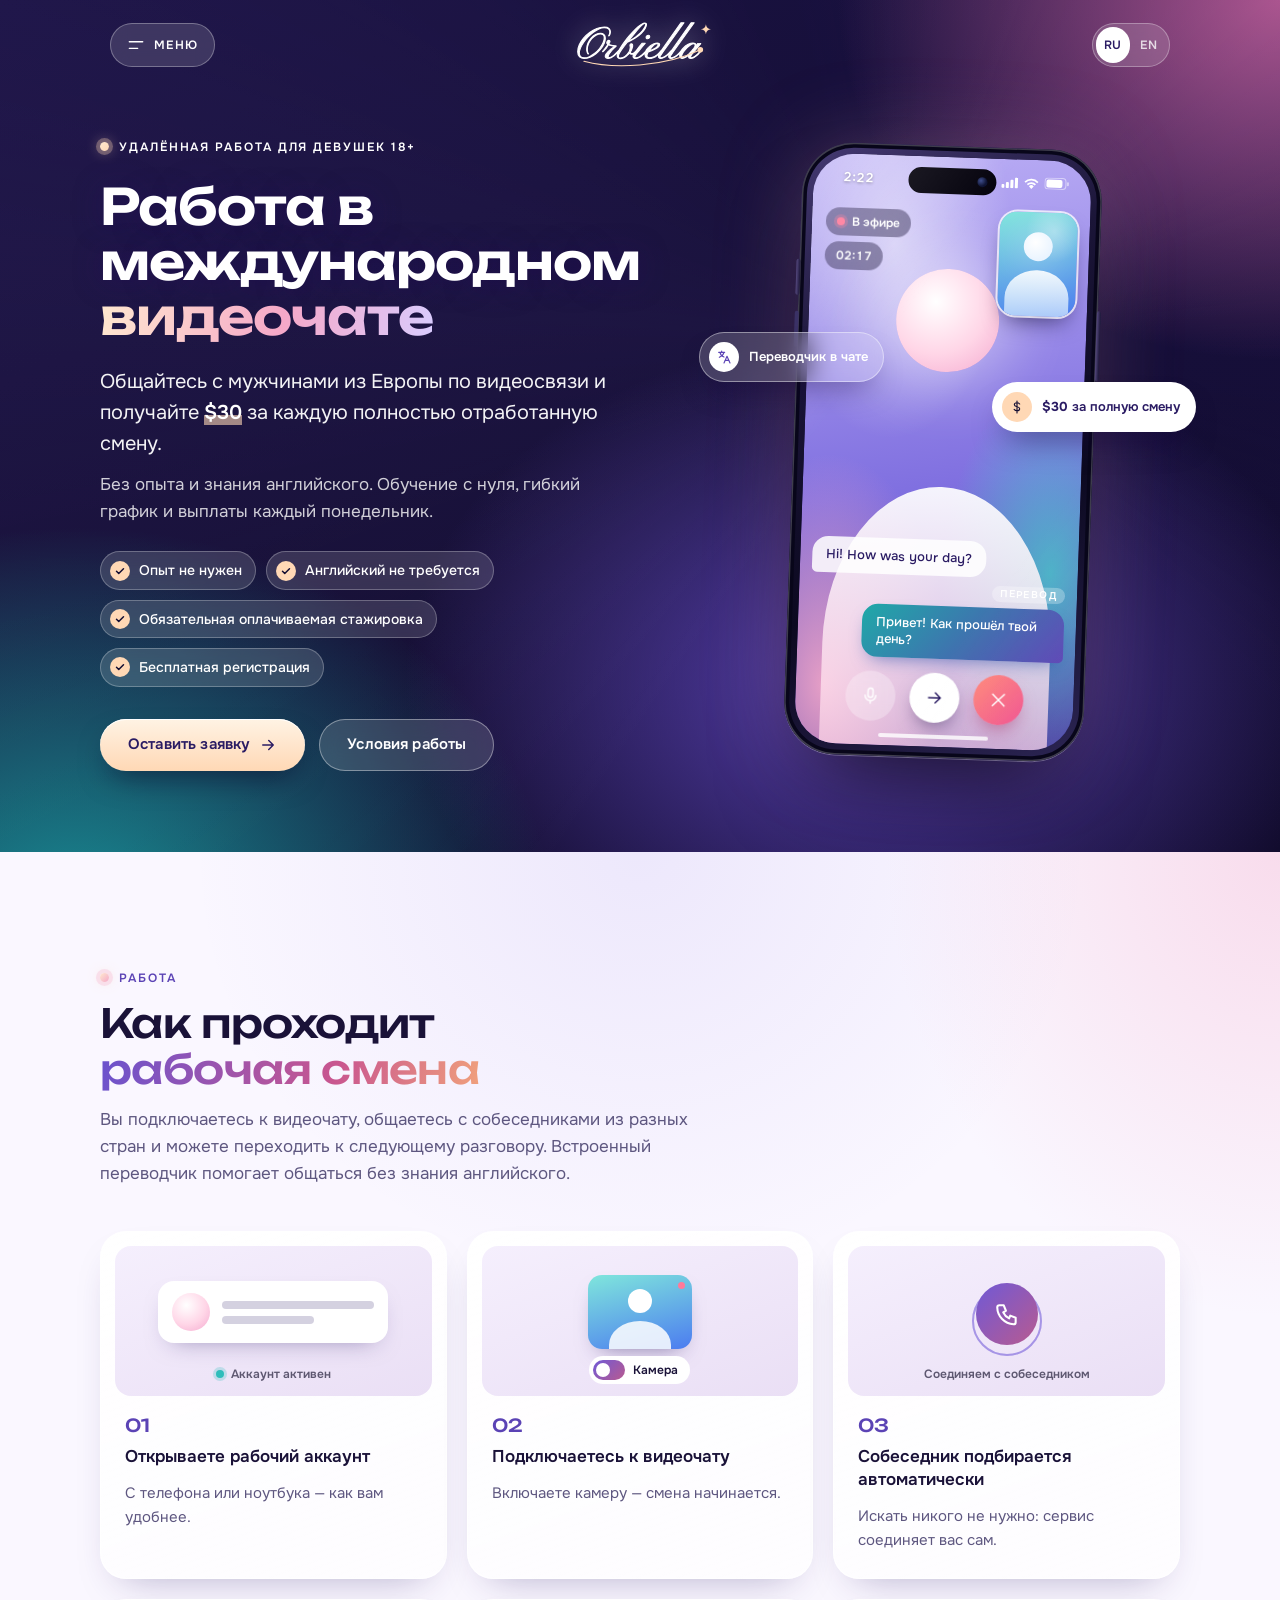
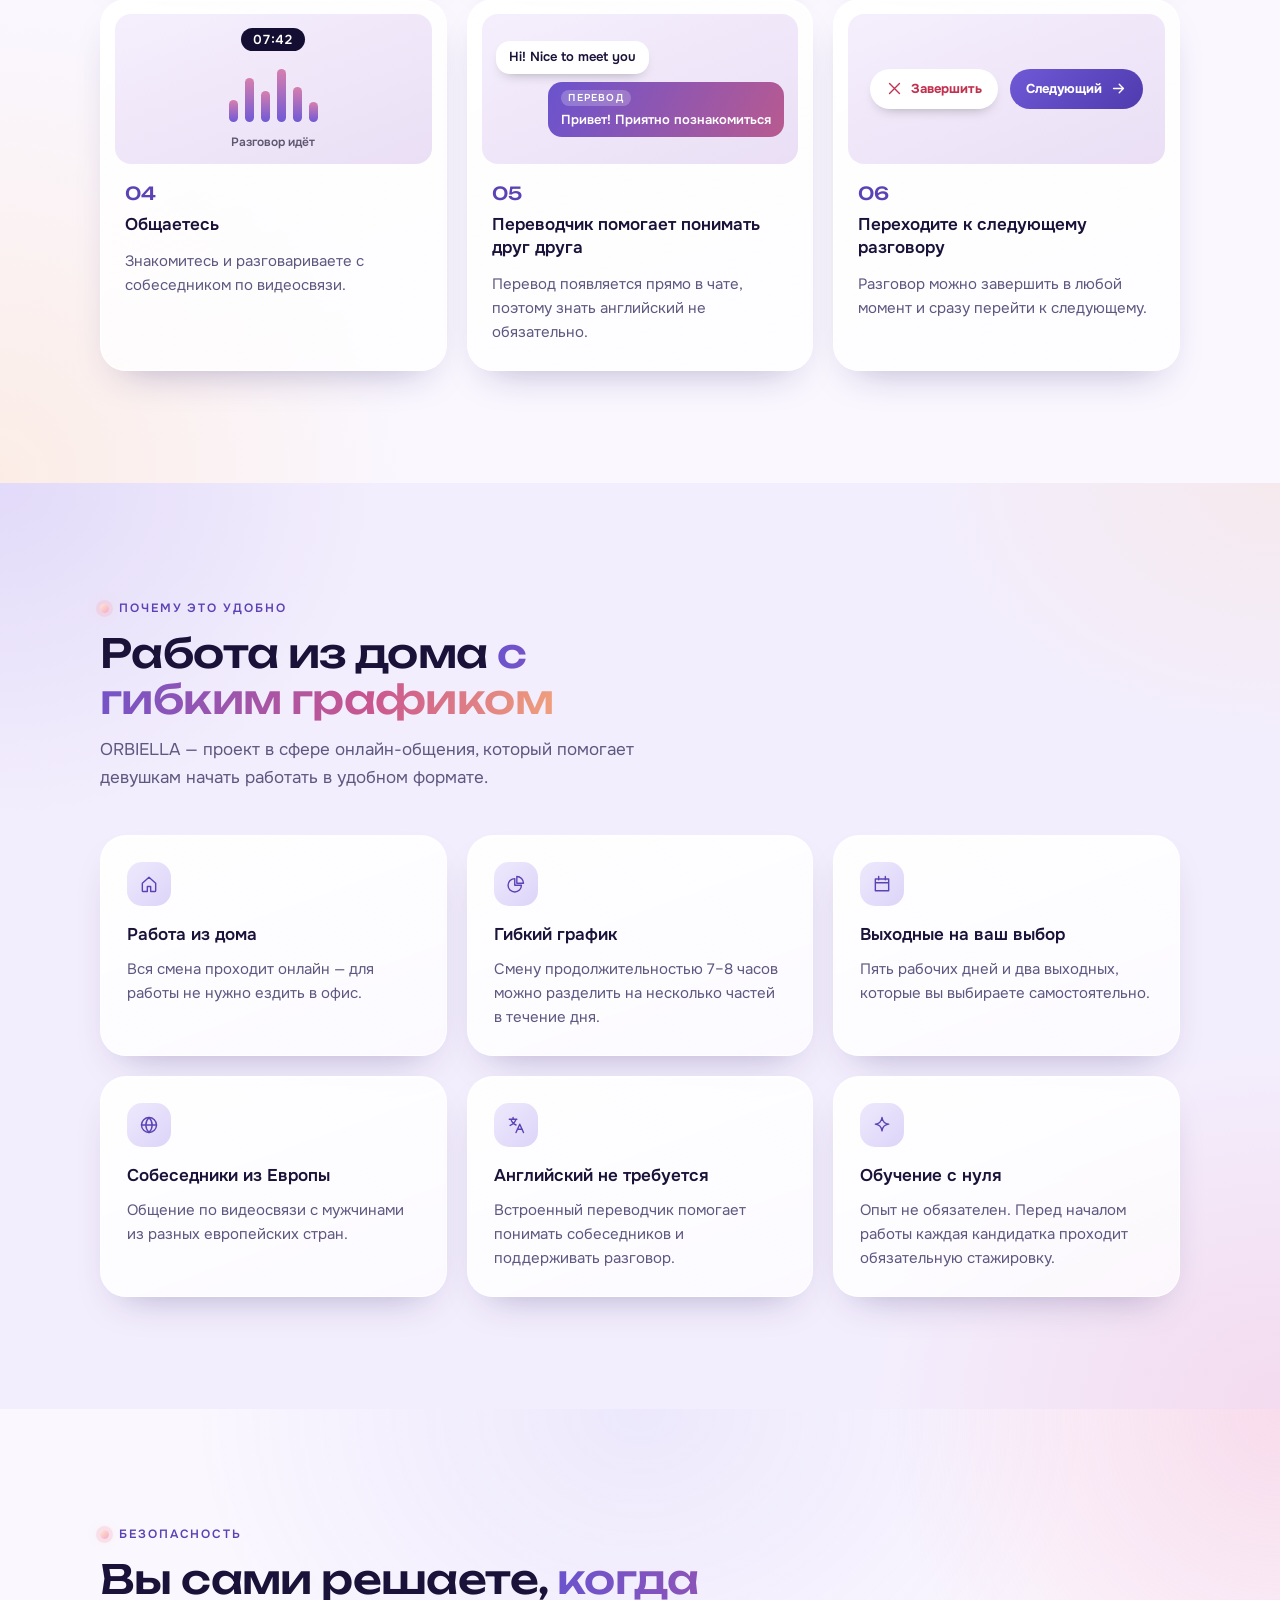
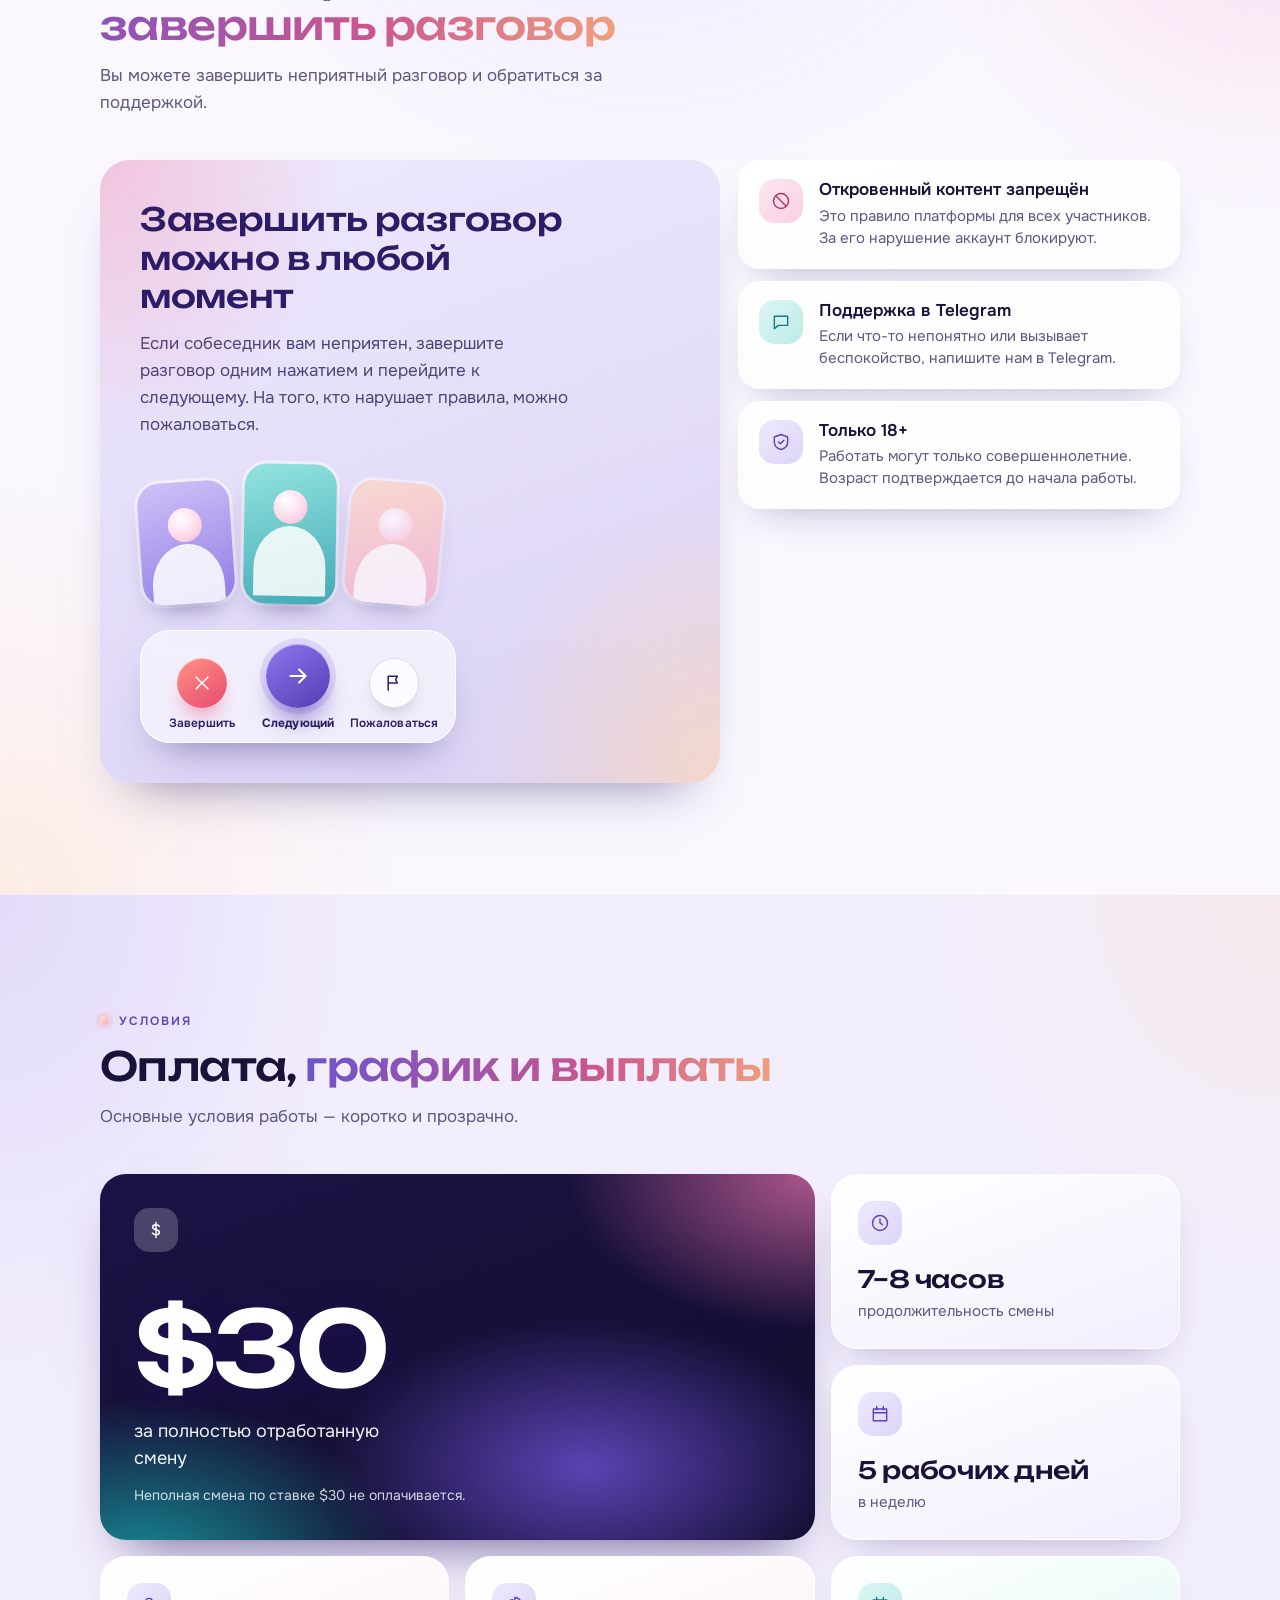
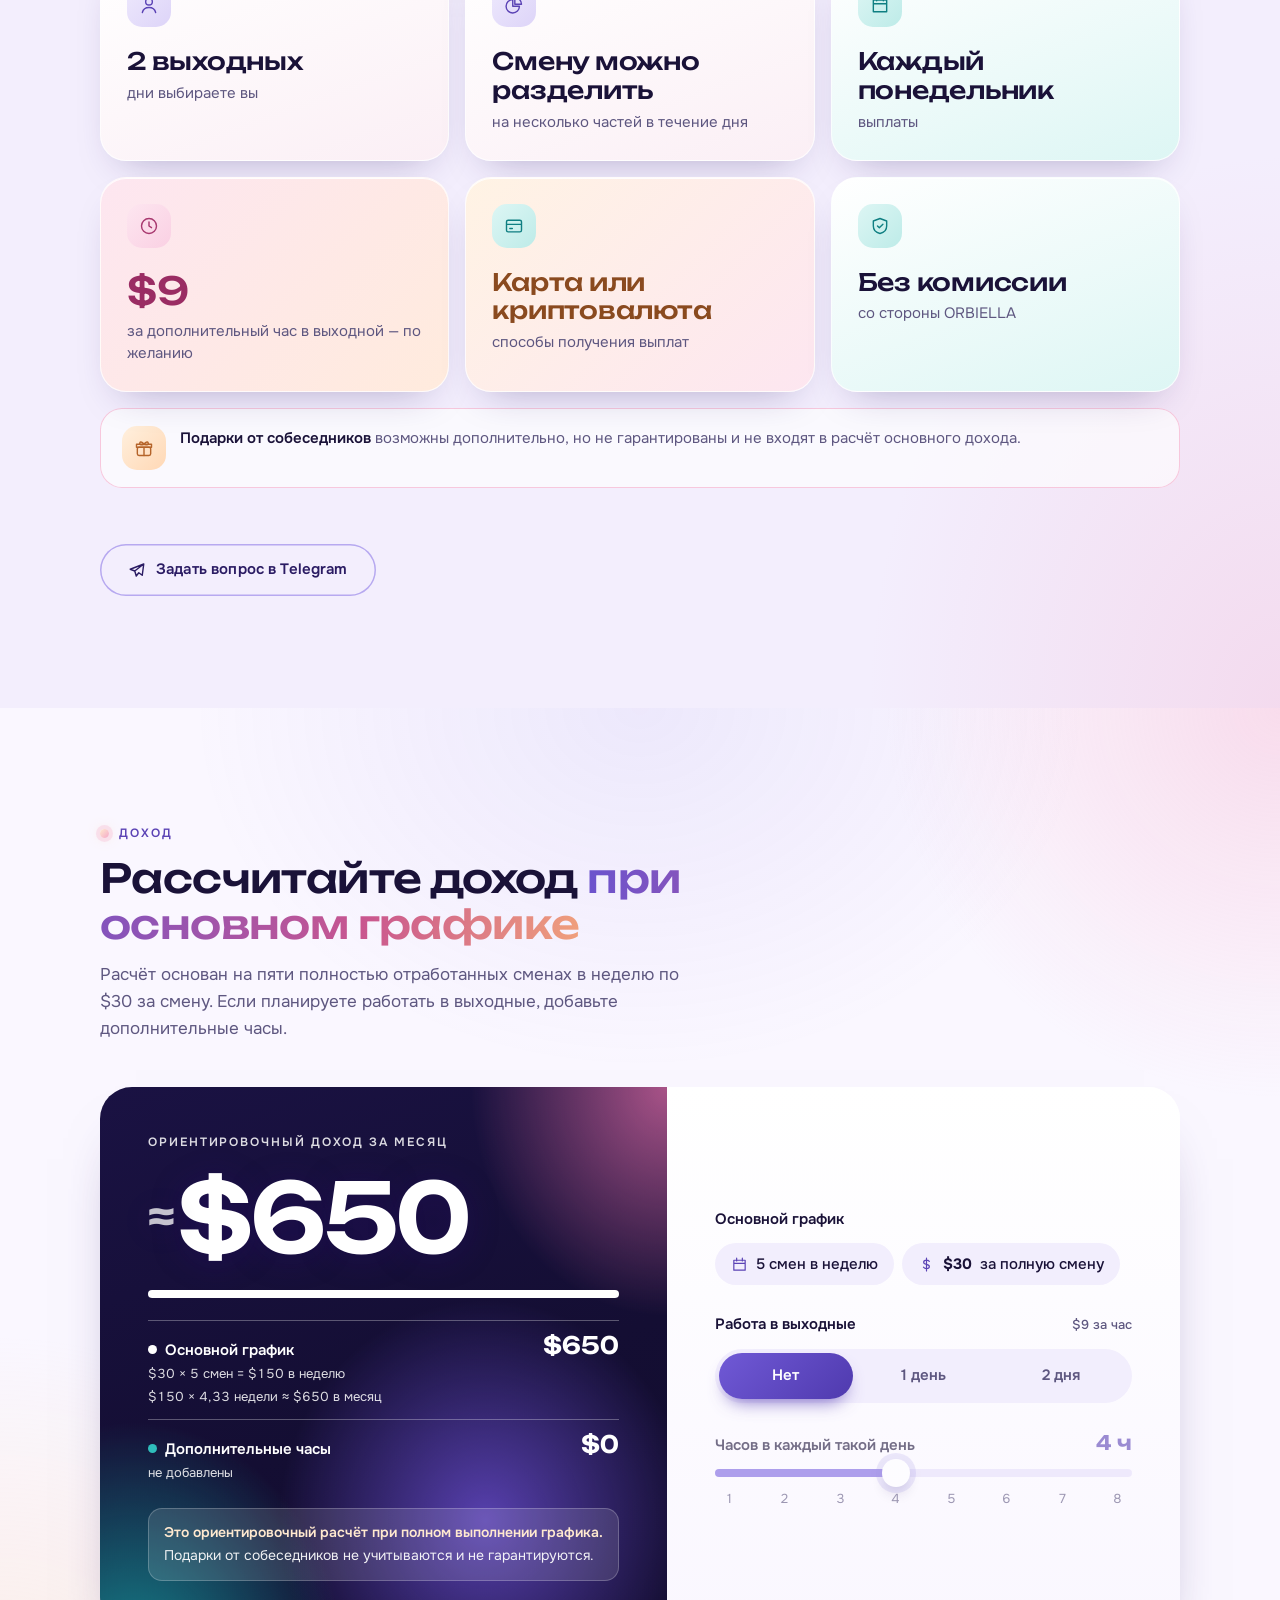
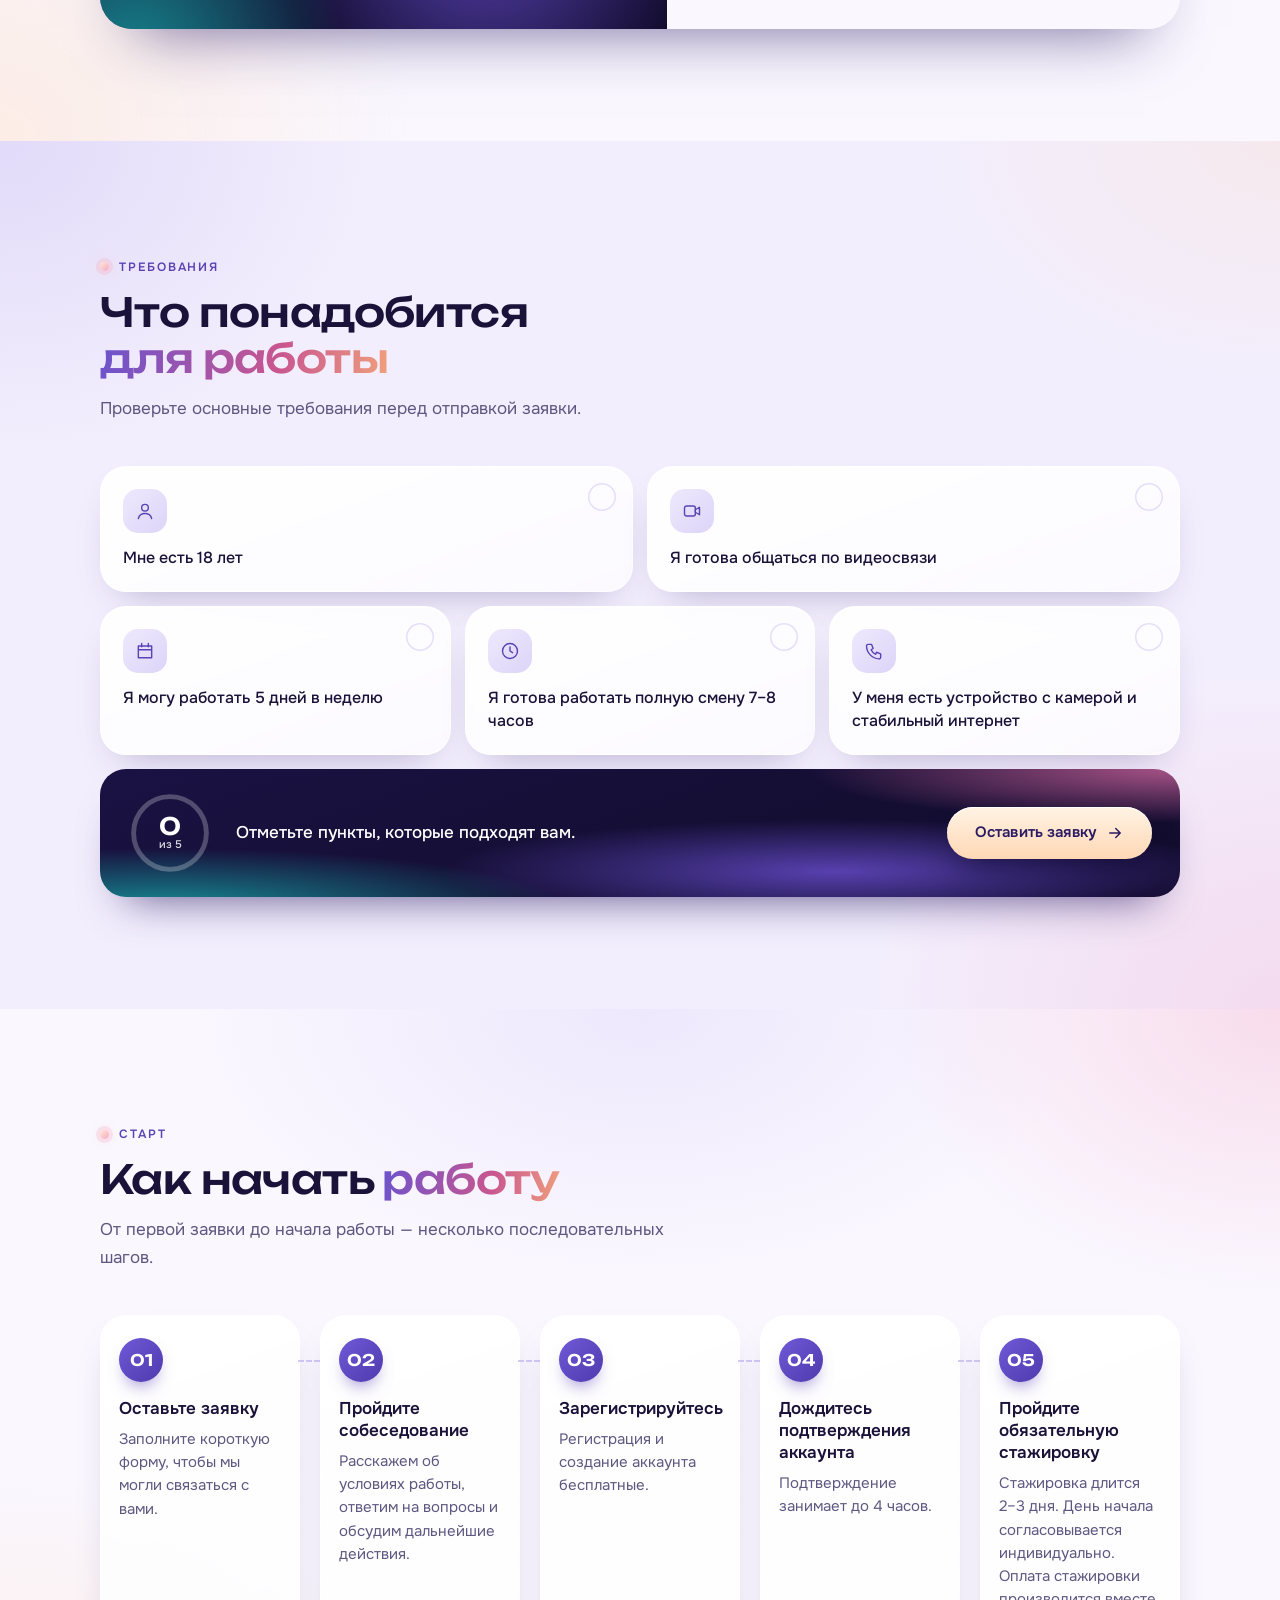
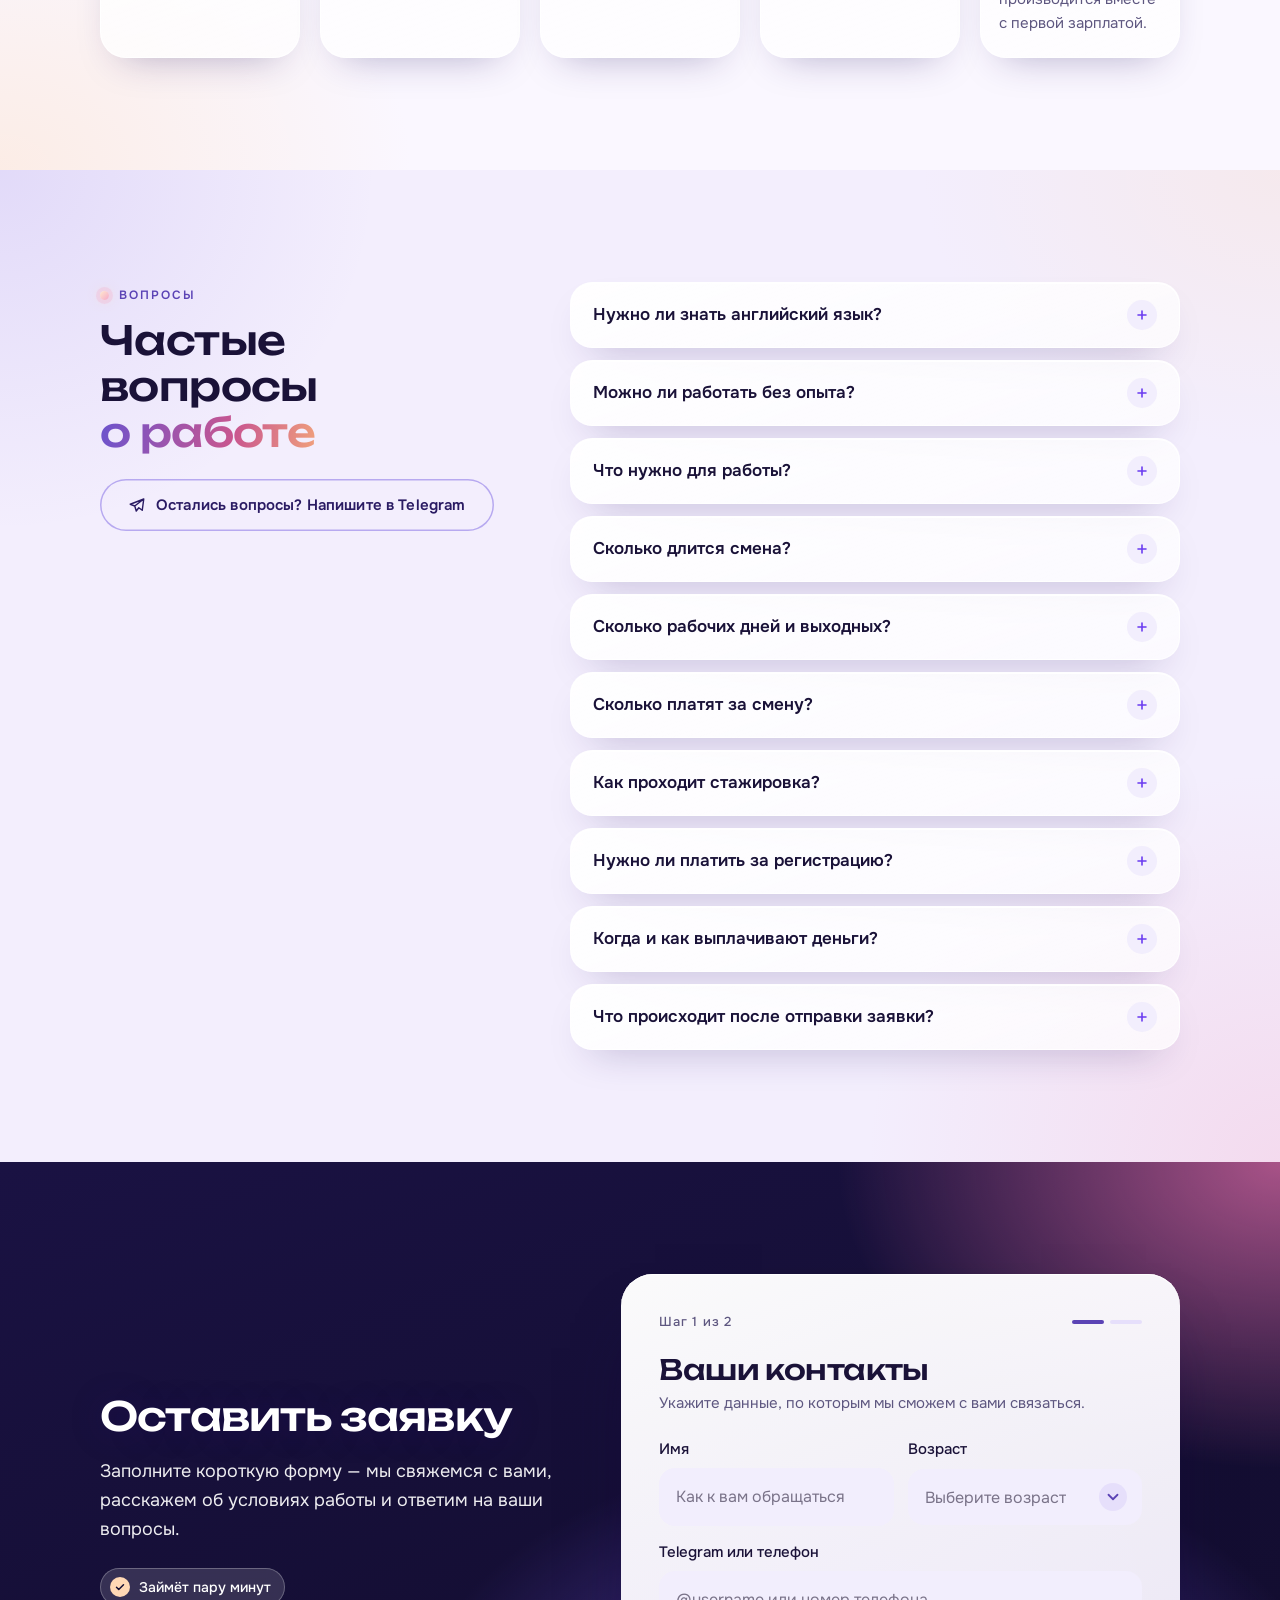
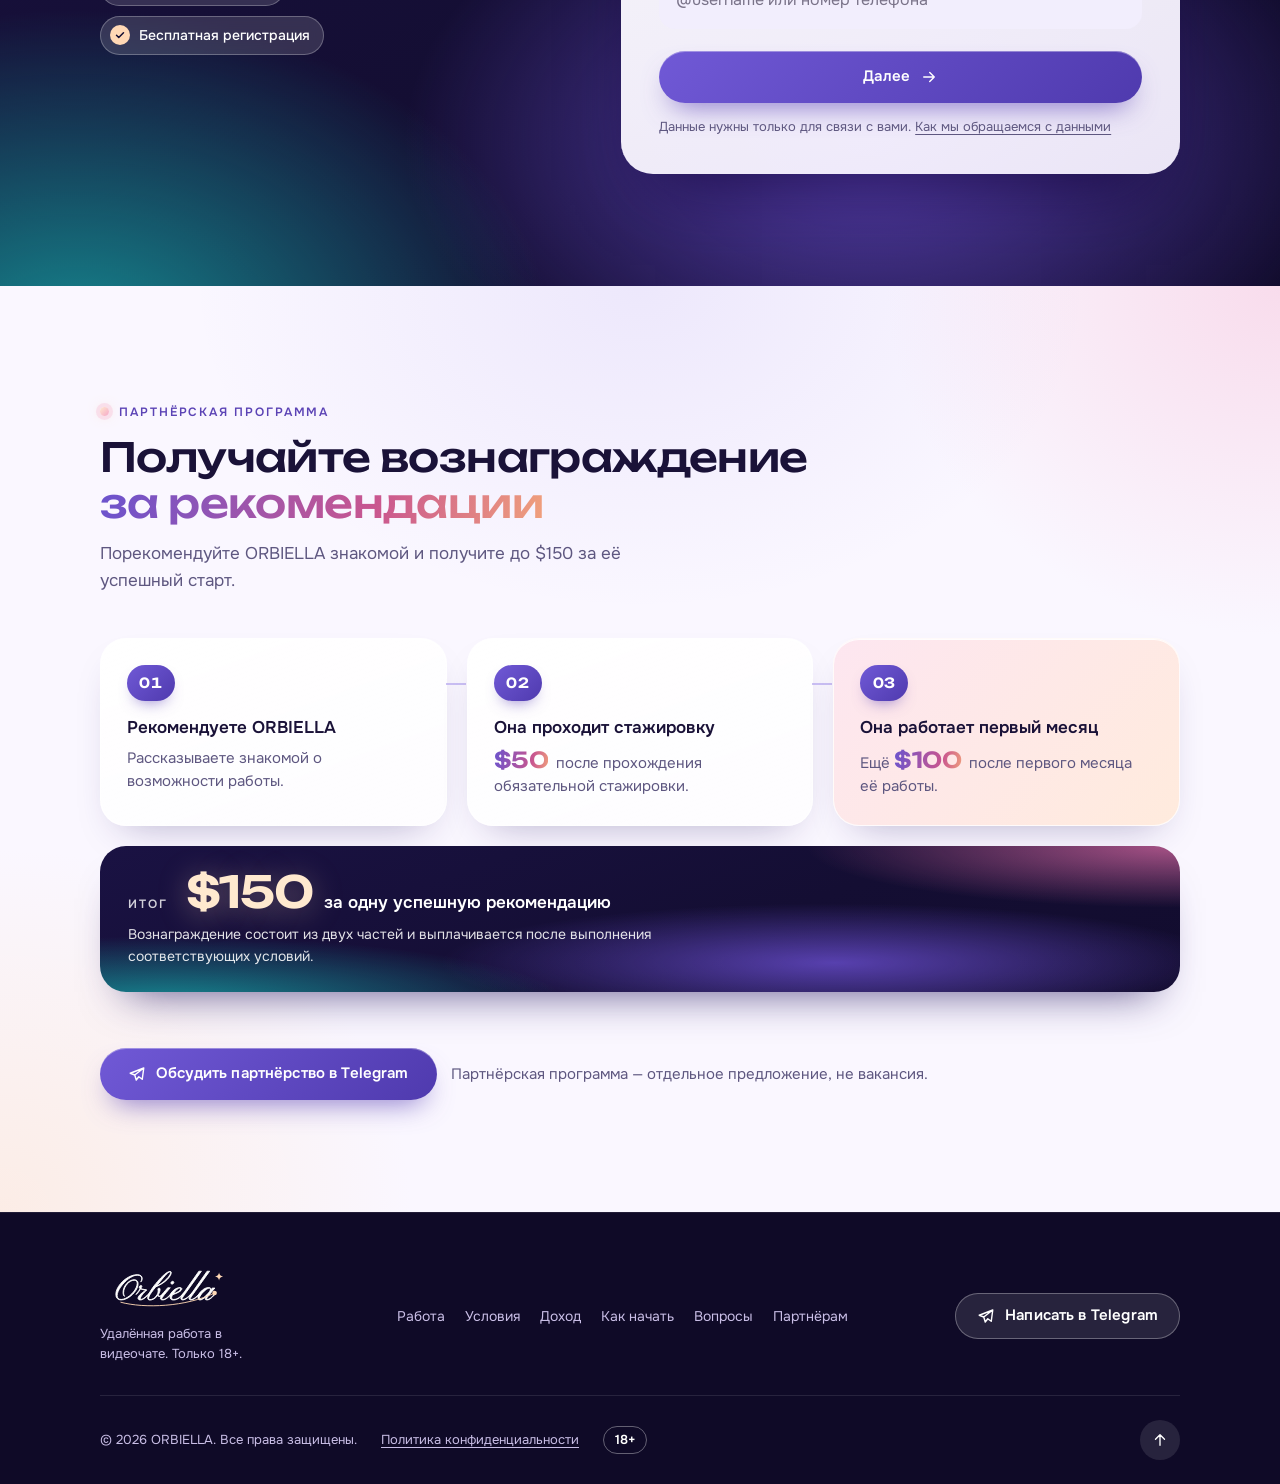
==== commit 2c2a9aba: "Safety block: video-call style action dock under participant cards" ====
--- a/site/index.full-no-caption.html
+++ b/site/index.full-no-caption.html
@@ -658,6 +658,24 @@
 @media (max-width:360px){.btn{padding:0 18px;font-size:.9375rem}}
 @media (prefers-reduced-motion:reduce){*,*::before,*::after{animation:none!important;transition:none!important;scroll-behavior:auto!important}.js .rv,.js .start.chain .card,.js .pgrid .ps{opacity:1;transform:none}.js .start .card::after,.js .pgrid .ps::after{transform:none}}
 
+
+/* панель действий под карточками собеседников: как пульт видеозвонка */
+.sf .ui{display:flex;flex-wrap:nowrap;align-items:flex-end;justify-content:center;gap:4px;width:max-content;max-width:100%;padding:14px 16px 12px;border-radius:30px;background:rgba(255,255,255,.58);box-shadow:0 0 0 1px rgba(255,255,255,.85) inset,0 22px 40px -22px rgba(42,27,99,.55);-webkit-backdrop-filter:blur(12px);backdrop-filter:blur(12px)}
+.sf .ui span{display:flex;flex-direction:column;align-items:center;justify-content:flex-start;gap:9px;min-width:92px;height:auto;padding:0;border-radius:0;background:none;box-shadow:none;font:600 .75rem/1.15 var(--f);letter-spacing:.01em;color:var(--sf-ink);text-align:center;white-space:nowrap}
+.sf .ui svg{order:-1;box-sizing:content-box;width:20px;height:20px;padding:15px;margin-top:7px;border-radius:50%}
+.sf .ui .st svg{color:#fff;background:linear-gradient(145deg,#FF8E7C,#E8456F);box-shadow:0 14px 22px -10px rgba(232,69,111,.75),0 1px 0 rgba(255,255,255,.5) inset}
+.sf .ui .nx svg{width:26px;height:26px;padding:19px;margin-top:0;color:#fff;background:linear-gradient(145deg,#8B72F0,#4F3AAE);box-shadow:0 0 0 6px rgba(122,98,224,.18),0 18px 28px -10px rgba(91,67,181,.9),0 1px 0 rgba(255,255,255,.45) inset;animation:uiPress 5s var(--ease) infinite}
+.sf .ui .nx{color:var(--plum-800);font-weight:700}
+.sf .ui .rp svg{color:var(--plum-800);background:rgba(255,255,255,.75);box-shadow:0 0 0 1px rgba(75,35,151,.16) inset,0 10px 18px -12px rgba(42,27,99,.5)}
+html[data-ot="dark"] .sf .ui{background:rgba(255,255,255,.1);box-shadow:0 0 0 1px rgba(255,255,255,.2) inset,0 22px 40px -22px rgba(0,0,0,.7)}
+html[data-ot="dark"] .sf .ui .nx{color:#fff}
+html[data-ot="dark"] .sf .ui span,html[data-ot="dark"] .sf .ui .rp{background:none;box-shadow:none;color:var(--sf-ink)}
+html[data-ot="dark"] .sf .ui .rp svg{color:#F2EEFD;background:rgba(255,255,255,.14);box-shadow:0 0 0 1px rgba(255,255,255,.26) inset}
+/* «Следующий» нажимается, и карточки сдвигаются на шаг */
+@keyframes uiPress{0%,74%,100%{transform:scale(1)}80%{transform:scale(.88)}88%{transform:scale(1.05)}}
+@keyframes qStep{0%,76%{transform:none}84%{transform:translateX(-24px)}92%,100%{transform:none}}
+.sf .queue{animation:qStep 5s var(--ease) infinite}
+@media (max-width:420px){.sf .ui{padding:12px 8px 10px;gap:0}.sf .ui span{min-width:84px}}
 </style>
 </head>
 <body>
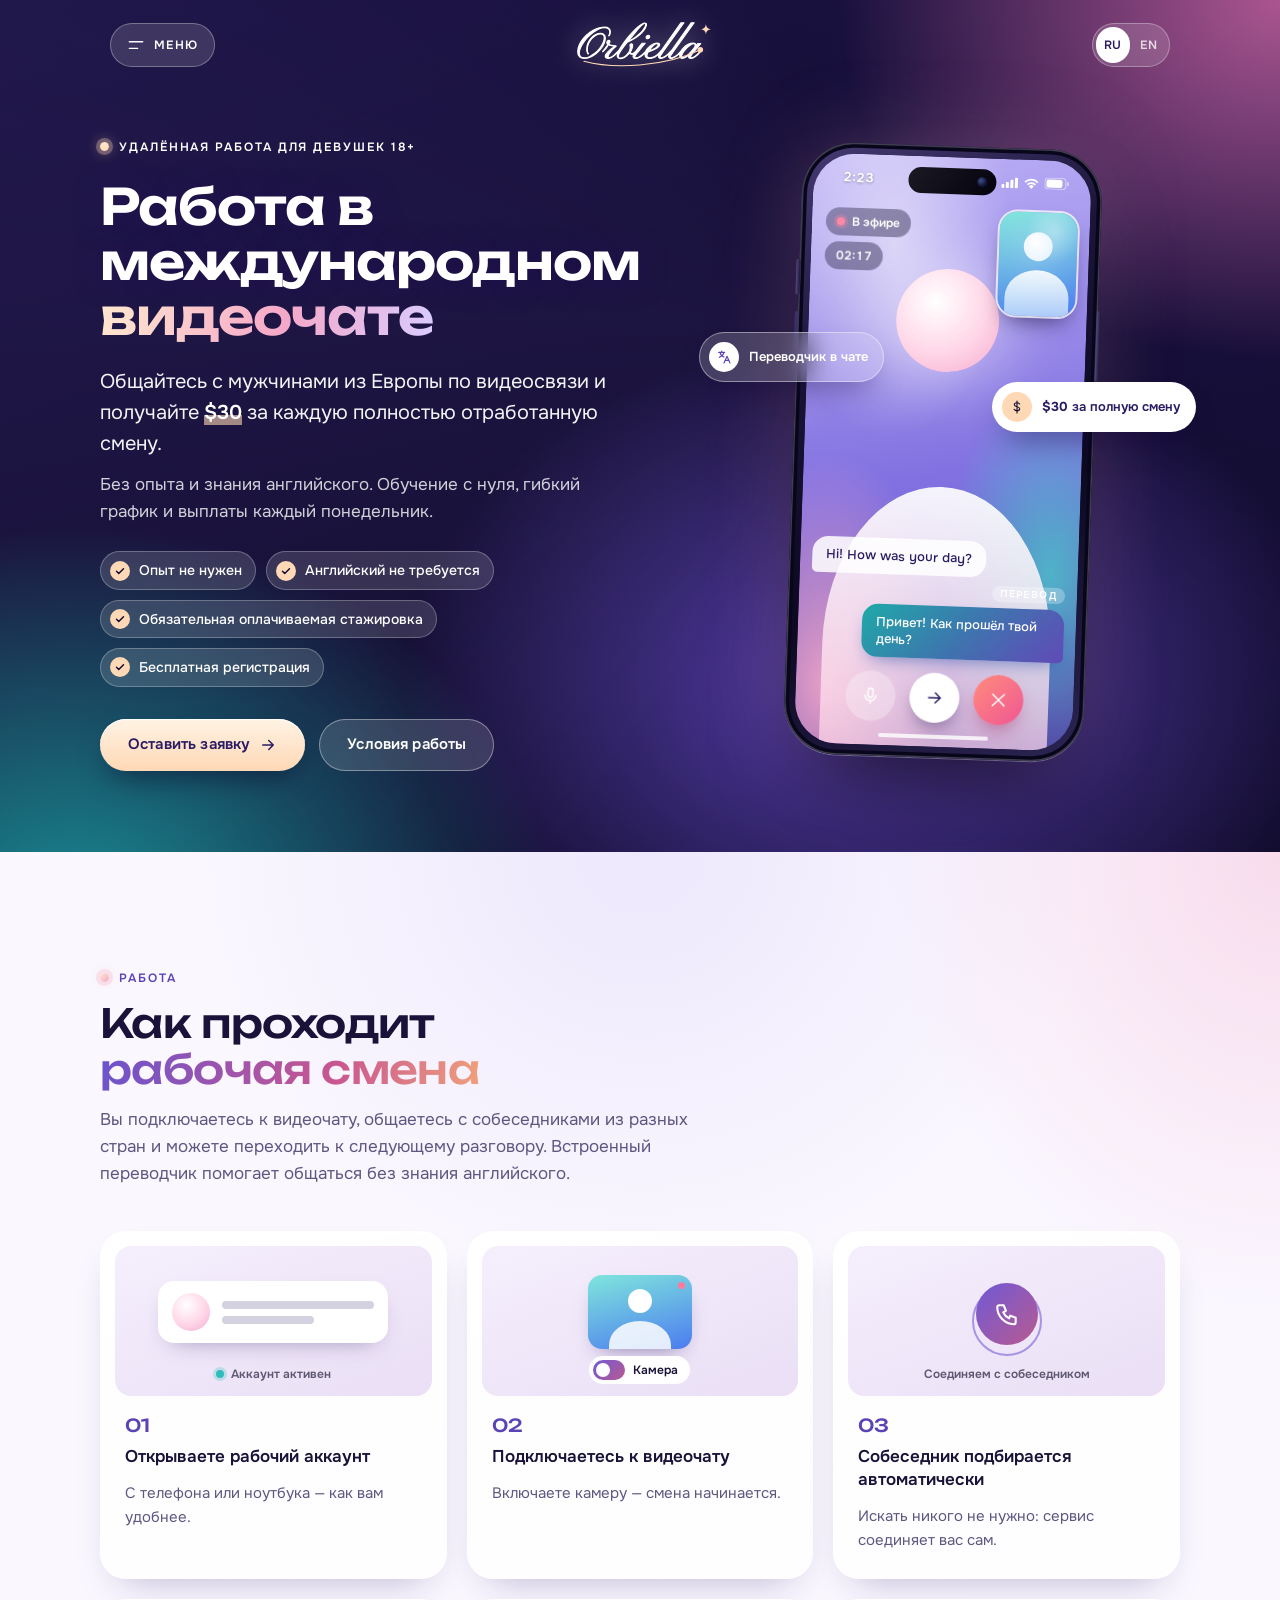
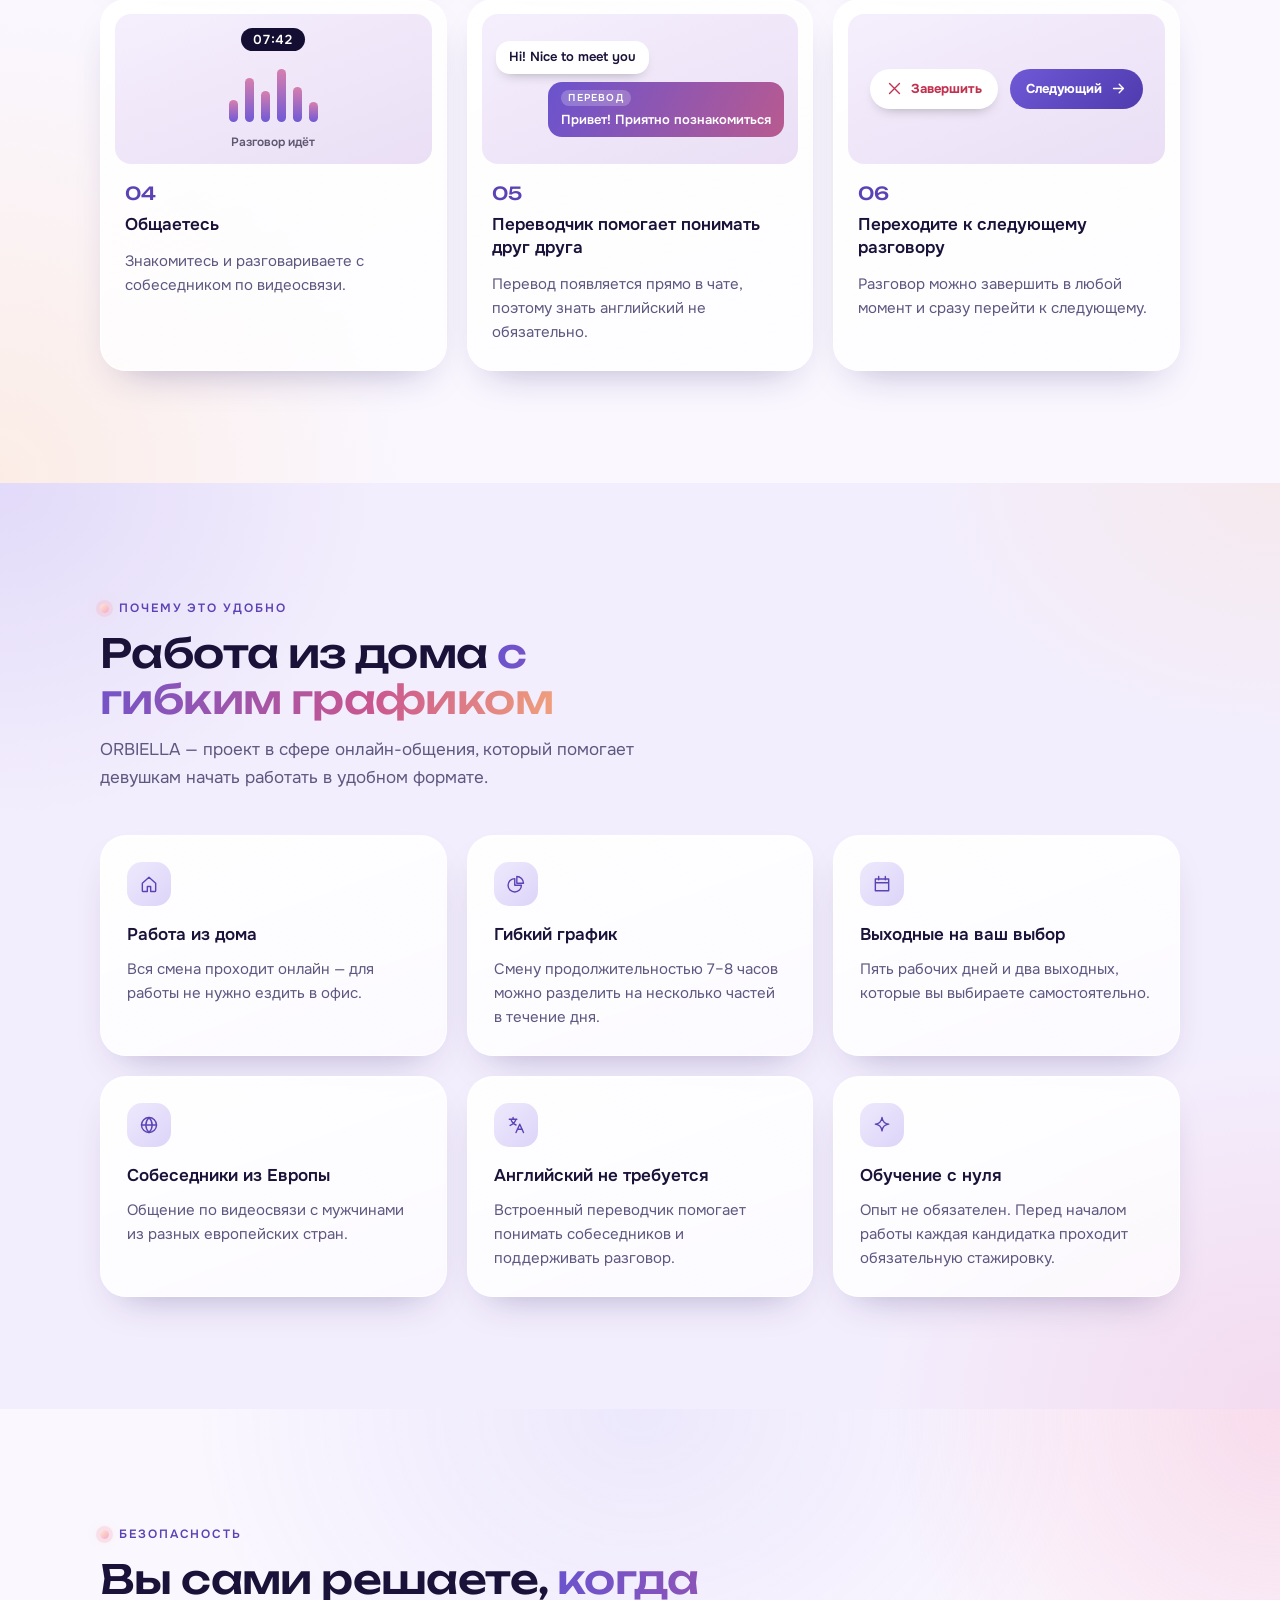
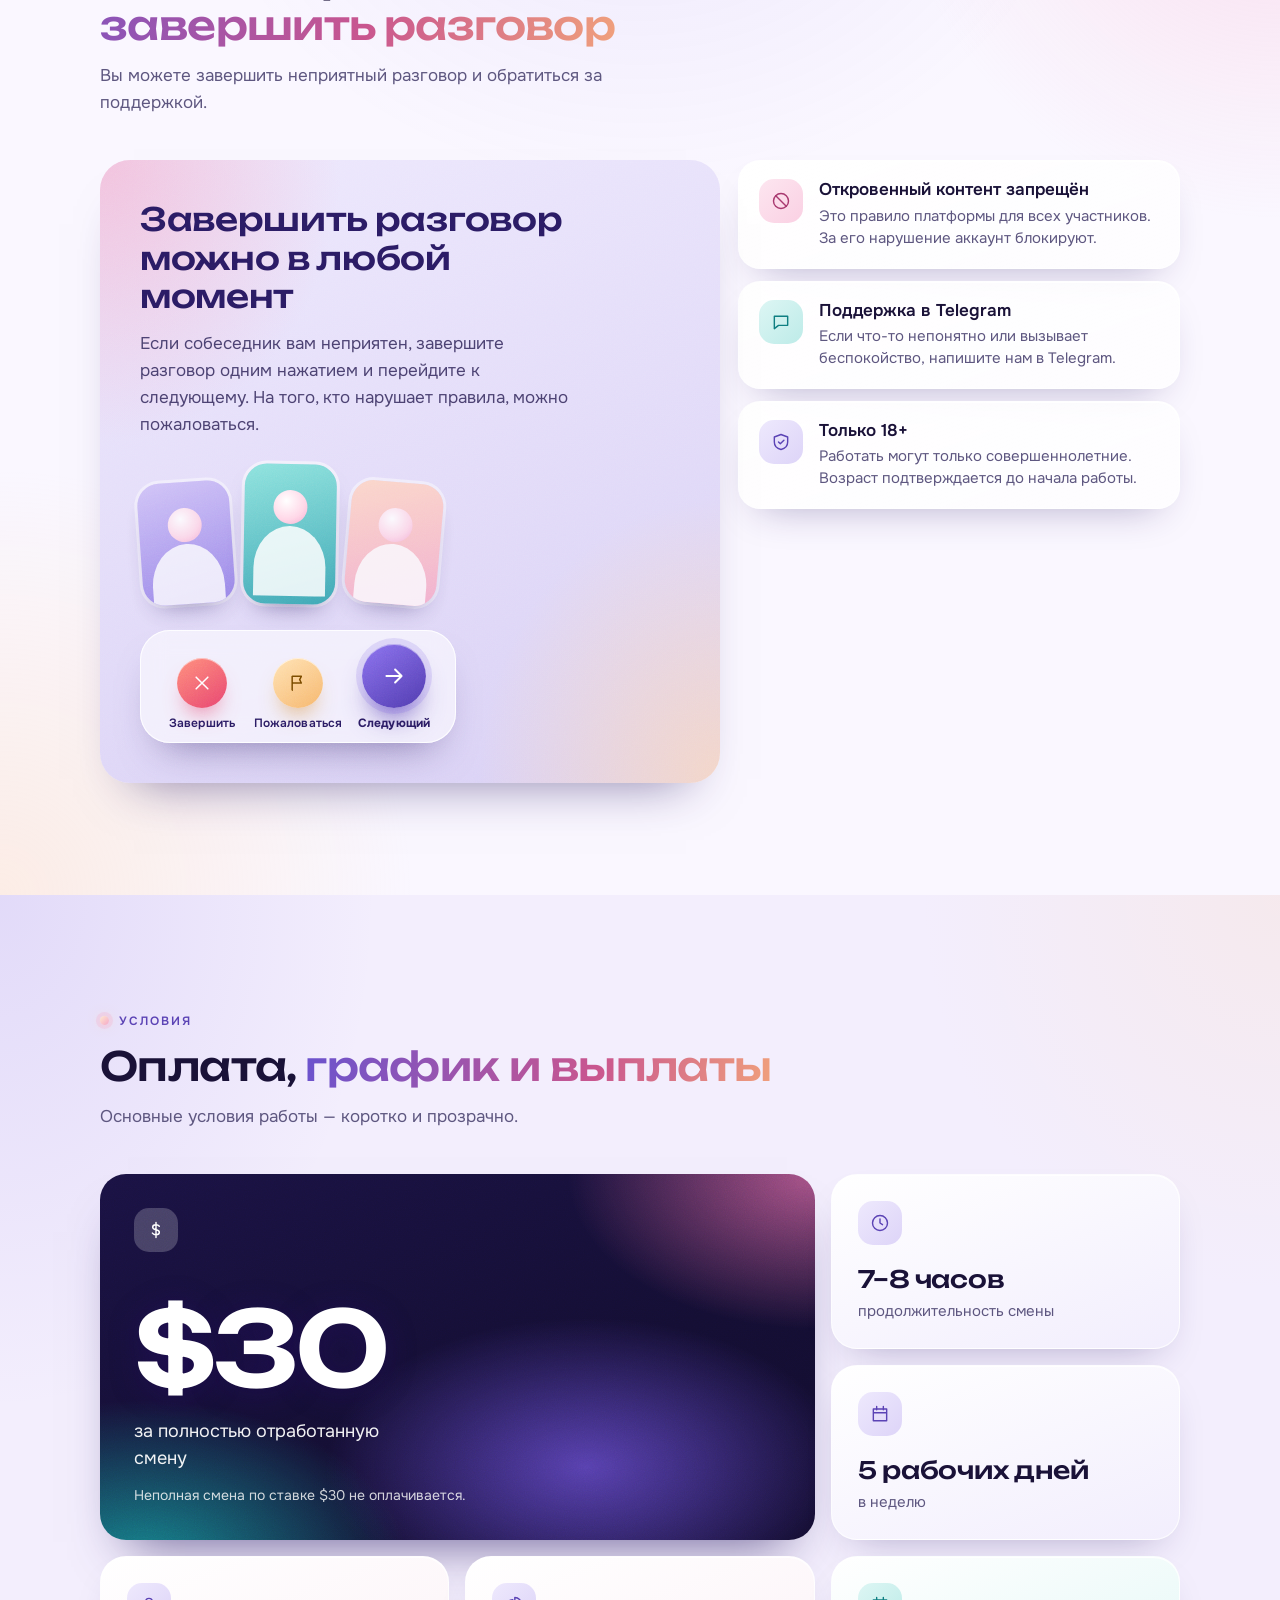
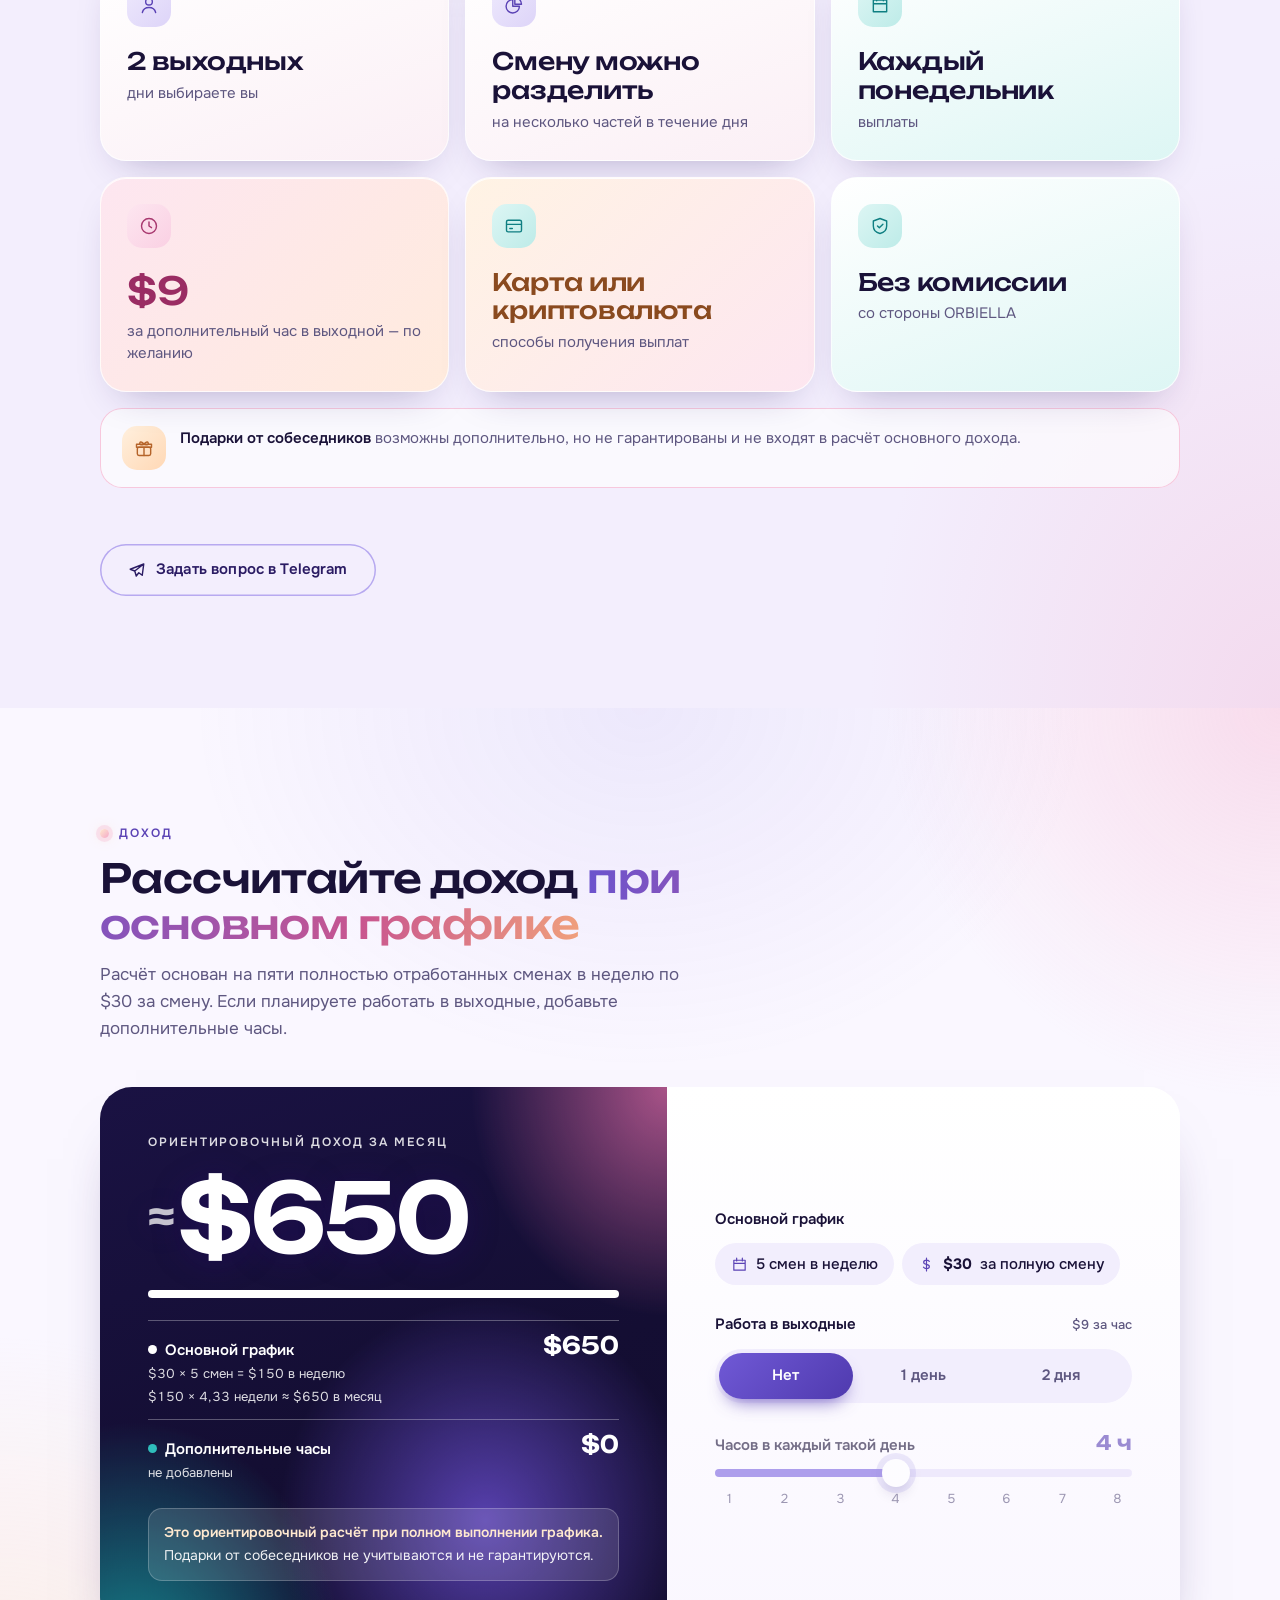
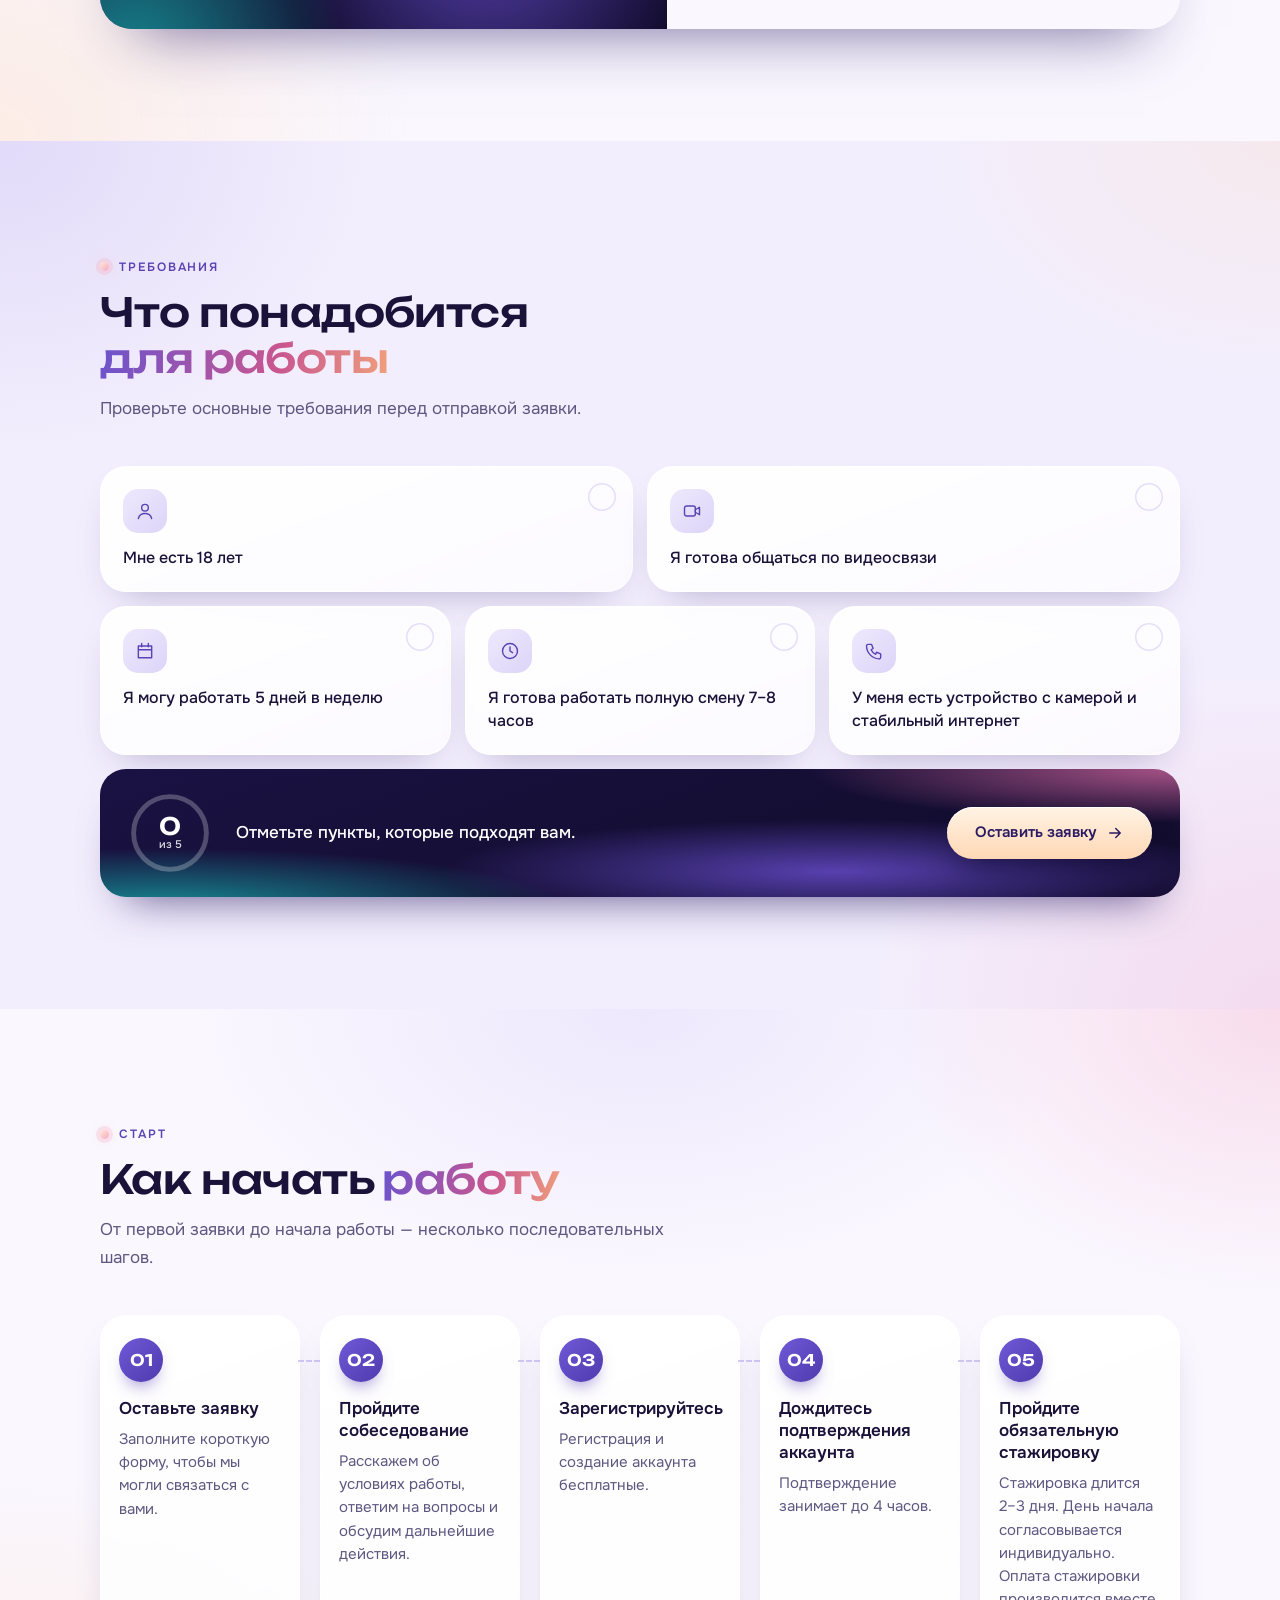
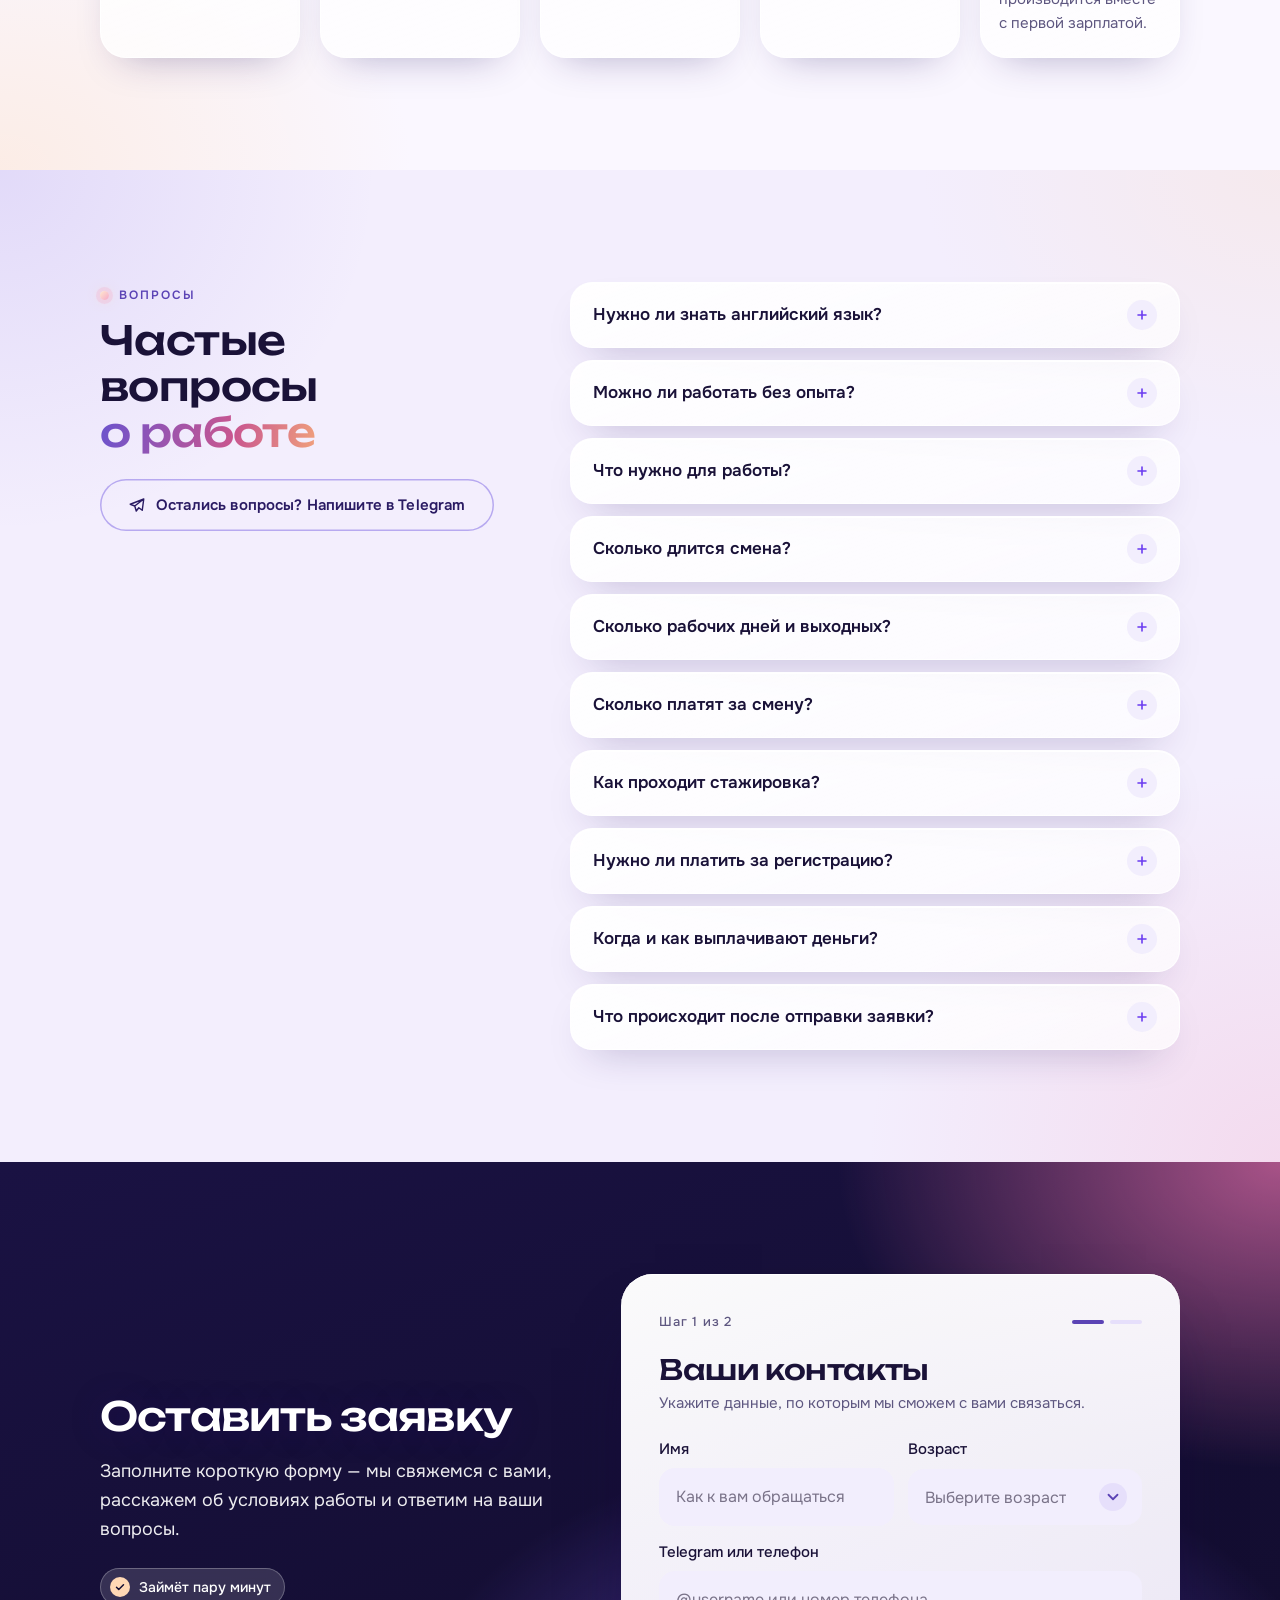
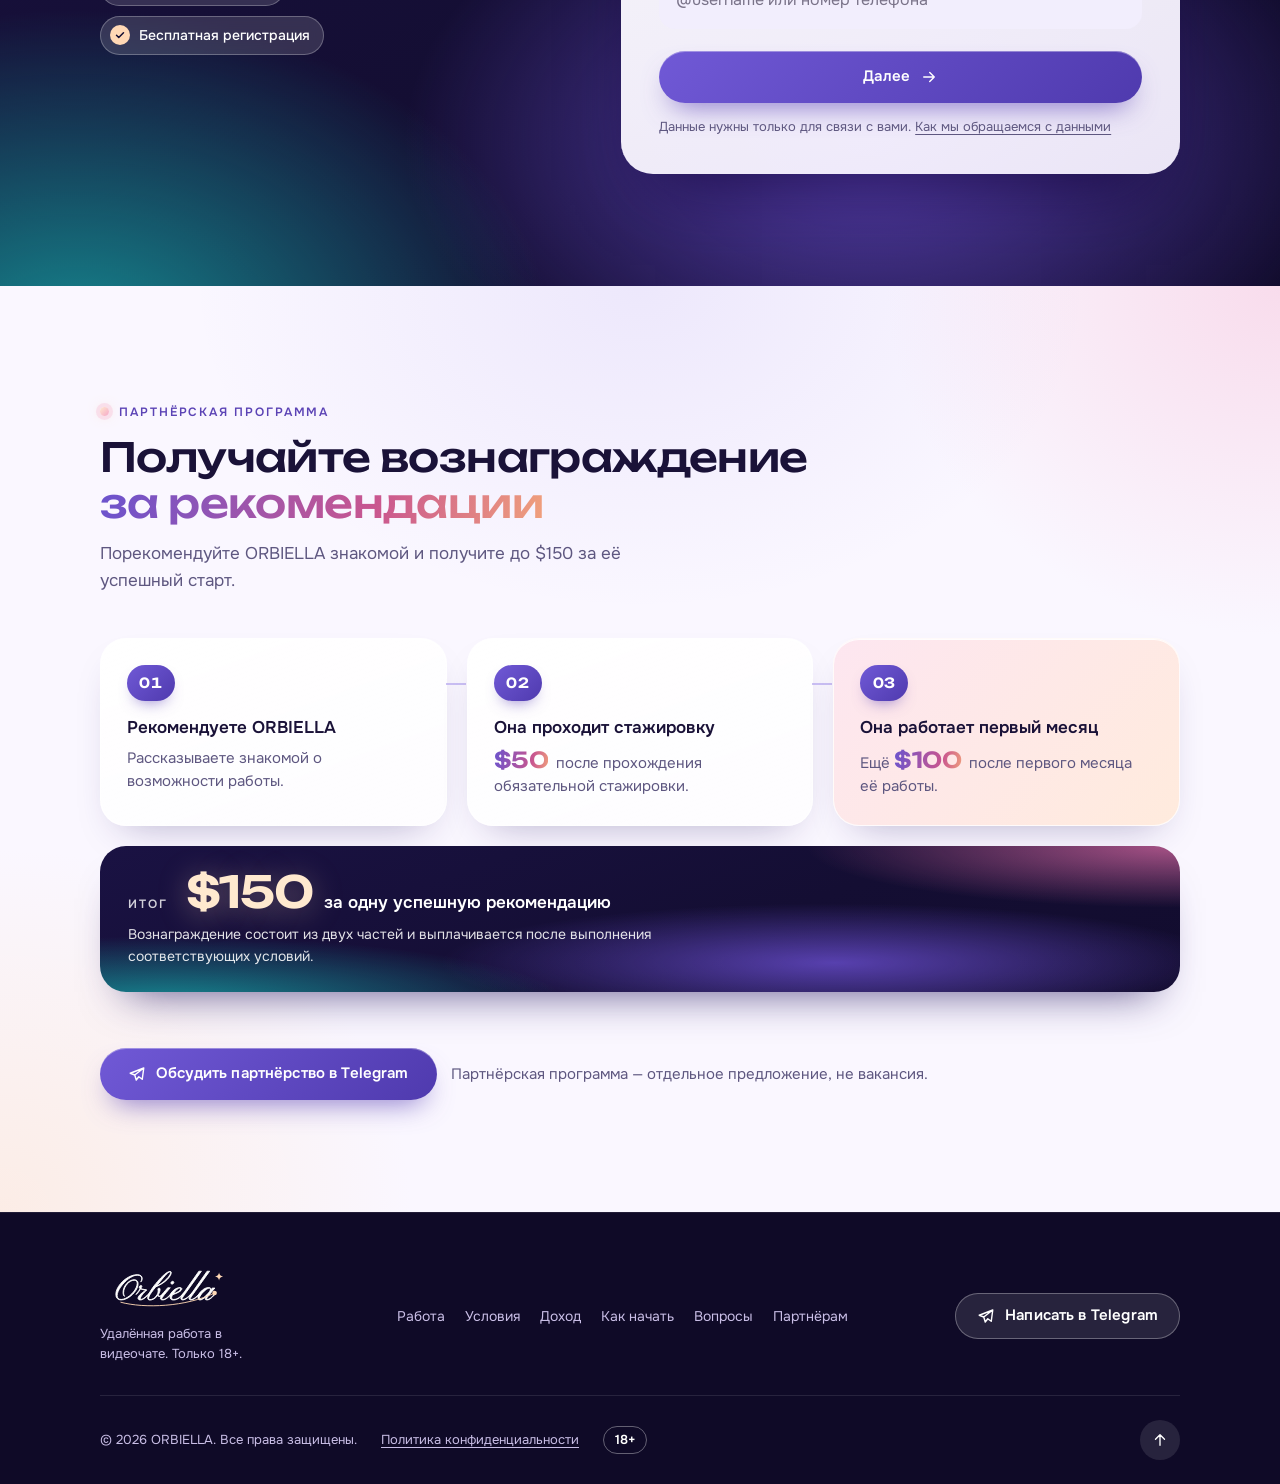
==== commit a369773b: "Safety block: interactive dock (end/report/next) with avatar animations" ====
--- a/site/index.full-no-caption.html
+++ b/site/index.full-no-caption.html
@@ -661,21 +661,29 @@
 
 /* панель действий под карточками собеседников: как пульт видеозвонка */
 .sf .ui{display:flex;flex-wrap:nowrap;align-items:flex-end;justify-content:center;gap:4px;width:max-content;max-width:100%;padding:14px 16px 12px;border-radius:30px;background:rgba(255,255,255,.58);box-shadow:0 0 0 1px rgba(255,255,255,.85) inset,0 22px 40px -22px rgba(42,27,99,.55);-webkit-backdrop-filter:blur(12px);backdrop-filter:blur(12px)}
-.sf .ui span{display:flex;flex-direction:column;align-items:center;justify-content:flex-start;gap:9px;min-width:92px;height:auto;padding:0;border-radius:0;background:none;box-shadow:none;font:600 .75rem/1.15 var(--f);letter-spacing:.01em;color:var(--sf-ink);text-align:center;white-space:nowrap}
-.sf .ui svg{order:-1;box-sizing:content-box;width:20px;height:20px;padding:15px;margin-top:7px;border-radius:50%}
+.sf .ui button{display:flex;flex-direction:column;align-items:center;justify-content:flex-start;gap:9px;min-width:92px;height:auto;padding:0;margin:0;border:0;border-radius:14px;background:none;box-shadow:none;font:600 .75rem/1.15 var(--f);letter-spacing:.01em;color:var(--sf-ink);text-align:center;white-space:nowrap;cursor:pointer;-webkit-tap-highlight-color:transparent;touch-action:manipulation}
+.sf .ui button:focus-visible{outline:3px solid var(--violet-500);outline-offset:4px}
+.sf .ui svg{order:-1;box-sizing:content-box;width:20px;height:20px;padding:15px;margin-top:7px;border-radius:50%;transition:scale .18s var(--ease),box-shadow .25s}
+.sf .ui button:active svg{scale:.88}
+@media (hover:hover){.sf .ui button:hover svg{scale:1.07}}
 .sf .ui .st svg{color:#fff;background:linear-gradient(145deg,#FF8E7C,#E8456F);box-shadow:0 14px 22px -10px rgba(232,69,111,.75),0 1px 0 rgba(255,255,255,.5) inset}
-.sf .ui .nx svg{width:26px;height:26px;padding:19px;margin-top:0;color:#fff;background:linear-gradient(145deg,#8B72F0,#4F3AAE);box-shadow:0 0 0 6px rgba(122,98,224,.18),0 18px 28px -10px rgba(91,67,181,.9),0 1px 0 rgba(255,255,255,.45) inset;animation:uiPress 5s var(--ease) infinite}
+.sf .ui .rp svg{color:#7A4A00;background:linear-gradient(145deg,#FFE3B5,#F6B66B);box-shadow:0 14px 22px -10px rgba(214,140,40,.7),0 1px 0 rgba(255,255,255,.6) inset}
+.sf .ui .nx svg{width:26px;height:26px;padding:19px;margin-top:0;color:#fff;background:linear-gradient(145deg,#8B72F0,#4F3AAE);box-shadow:0 0 0 6px rgba(122,98,224,.18),0 18px 28px -10px rgba(91,67,181,.9),0 1px 0 rgba(255,255,255,.45) inset}
+.sf:not(.used) .ui .nx svg{animation:uiGlow 2.8s ease-in-out infinite}
 .sf .ui .nx{color:var(--plum-800);font-weight:700}
-.sf .ui .rp svg{color:var(--plum-800);background:rgba(255,255,255,.75);box-shadow:0 0 0 1px rgba(75,35,151,.16) inset,0 10px 18px -12px rgba(42,27,99,.5)}
 html[data-ot="dark"] .sf .ui{background:rgba(255,255,255,.1);box-shadow:0 0 0 1px rgba(255,255,255,.2) inset,0 22px 40px -22px rgba(0,0,0,.7)}
+html[data-ot="dark"] .sf .ui button{color:var(--sf-ink)}
 html[data-ot="dark"] .sf .ui .nx{color:#fff}
-html[data-ot="dark"] .sf .ui span,html[data-ot="dark"] .sf .ui .rp{background:none;box-shadow:none;color:var(--sf-ink)}
-html[data-ot="dark"] .sf .ui .rp svg{color:#F2EEFD;background:rgba(255,255,255,.14);box-shadow:0 0 0 1px rgba(255,255,255,.26) inset}
-/* «Следующий» нажимается, и карточки сдвигаются на шаг */
-@keyframes uiPress{0%,74%,100%{transform:scale(1)}80%{transform:scale(.88)}88%{transform:scale(1.05)}}
-@keyframes qStep{0%,76%{transform:none}84%{transform:translateX(-24px)}92%,100%{transform:none}}
-.sf .queue{animation:qStep 5s var(--ease) infinite}
-@media (max-width:420px){.sf .ui{padding:12px 8px 10px;gap:0}.sf .ui span{min-width:84px}}
+@keyframes uiGlow{0%,100%{box-shadow:0 0 0 6px rgba(122,98,224,.18),0 18px 28px -10px rgba(91,67,181,.9),0 1px 0 rgba(255,255,255,.45) inset}50%{box-shadow:0 0 0 13px rgba(122,98,224,.07),0 18px 28px -10px rgba(91,67,181,.9),0 1px 0 rgba(255,255,255,.45) inset}}
+/* карточки собеседников: цвет задаёт скрипт, бейджи показывают действие */
+.sf .queue i:nth-child(n){background:var(--bg,linear-gradient(165deg,#CDBFF7,#8D78E6))}
+.sf .queue i:nth-child(1),.sf .queue i:nth-child(3){opacity:.85}
+.sf .queue i.flagged{filter:saturate(.45) brightness(.94)}
+.sf .queue i .fx{position:absolute;left:50%;top:50%;z-index:3;display:grid;place-items:center;width:46px;height:46px;margin:-23px 0 0 -23px;border-radius:50%;box-shadow:0 12px 22px -8px rgba(20,5,60,.6),0 0 0 3px rgba(255,255,255,.9)}
+.sf .queue i .fx svg{width:22px;height:22px;fill:none;stroke:currentColor;stroke-width:2.2;stroke-linecap:round;stroke-linejoin:round}
+.sf .queue i .fx-end{color:#fff;background:linear-gradient(145deg,#FF8E7C,#E8456F)}
+.sf .queue i .fx-rep{color:#7A4A00;background:linear-gradient(145deg,#FFE3B5,#F6B66B)}
+@media (max-width:420px){.sf .ui{padding:12px 8px 10px;gap:0}.sf .ui button{min-width:84px}}
 </style>
 </head>
 <body>
@@ -834,7 +842,7 @@
       <div class="sf grain">
         <div><h3>Завершить разговор можно в любой момент</h3><p>Если собеседник вам неприятен, завершите разговор одним нажатием и перейдите к следующему. На того, кто нарушает правила, можно пожаловаться.</p></div>
         <div class="queue" aria-hidden="true"><i></i><i></i><i></i></div>
-        <div class="ui" aria-hidden="true"><span class="st"><svg><use href="#i-x"/></svg>Завершить</span><span class="nx">Следующий<svg><use href="#i-arrow"/></svg></span><span class="rp"><svg><use href="#i-flag"/></svg>Пожаловаться</span></div>
+        <div class="ui"><button type="button" class="st" data-act="end"><svg aria-hidden="true"><use href="#i-x"/></svg>Завершить</button><button type="button" class="rp" data-act="rep"><svg aria-hidden="true"><use href="#i-flag"/></svg>Пожаловаться</button><button type="button" class="nx" data-act="next"><svg aria-hidden="true"><use href="#i-arrow"/></svg>Следующий</button></div>
       </div>
       <div class="rows">
         <div class="card row"><span class="chip cr"><svg aria-hidden="true"><use href="#i-ban"/></svg></span><div><h3>Откровенный контент запрещён</h3><p>Это правило платформы для всех участников. За его нарушение аккаунт блокируют.</p></div></div>
@@ -1574,5 +1582,55 @@
 window.__i18nBoot && window.__i18nBoot();
 
 </script>
+<script>
+/* Панель «Завершить / Пожаловаться / Следующий» оживляет карточки собеседников над ней */
+(function () {
+  var sf = document.querySelector(".sf"); if (!sf) return;
+  var q = sf.querySelector(".queue"), ui = sf.querySelector(".ui"); if (!q || !ui) return;
+  var cards = q.querySelectorAll("i"); if (cards.length < 3) return;
+  var BG = ["linear-gradient(165deg,#CDBFF7,#8D78E6)", "linear-gradient(165deg,#8EE3DE,#3FA7B5)", "linear-gradient(165deg,#FFD6C2,#F5A8C8)", "linear-gradient(165deg,#BFD9FF,#6F8FE8)", "linear-gradient(165deg,#FFE3B5,#F0A07C)"];
+  var cur = 1, busy = false, EASE = "cubic-bezier(.16,1,.3,1)";
+  var reduce = window.matchMedia && matchMedia("(prefers-reduced-motion: reduce)").matches;
+  var paint = function () { for (var k = 0; k < 3; k++) cards[k].style.setProperty("--bg", BG[(cur + k - 1 + BG.length) % BG.length]); };
+  var step = function () { cur = (cur + 1) % BG.length; paint(); };
+  var play = function (el, kf, o) { if (!el.animate) return Promise.resolve(); var a = el.animate(kf, o); return a.finished || new Promise(function (r) { a.onfinish = r; }); };
+  var badge = function (card, kind) {
+    var b = document.createElement("b"); b.className = "fx fx-" + kind;
+    b.innerHTML = '<svg aria-hidden="true"><use href="#i-' + (kind === "end" ? "x" : "flag") + '"/></svg>';
+    card.appendChild(b); return b;
+  };
+  var finish = function (card, b) {
+    if (b && b.parentNode) b.parentNode.removeChild(b);
+    card.classList.remove("flagged");
+    [].forEach.call(card.getAnimations ? card.getAnimations() : [], function (a) { a.cancel(); });
+    busy = false;
+  };
+  var run = function (kind) {
+    if (busy) return; busy = true; sf.classList.add("used");
+    var c = cards[1];
+    if (reduce || !c.animate) { step(); busy = false; return; }
+    if (kind === "next") {
+      play(q, [{ opacity: 1, translate: "0 0" }, { opacity: 0, translate: "-46px 0" }], { duration: 220, easing: "ease-in" })
+        .then(function () { step(); return play(q, [{ opacity: 0, translate: "46px 0" }, { opacity: 1, translate: "0 0" }], { duration: 420, easing: EASE }); })
+        .then(function () { finish(c); });
+    } else if (kind === "end") {
+      var b = badge(c, "end");
+      play(b, [{ scale: .2, opacity: 0 }, { scale: 1.18, opacity: 1, offset: .6 }, { scale: 1, opacity: 1 }], { duration: 280, easing: "ease-out", fill: "forwards" })
+        .then(function () { return play(c, [{ scale: 1, opacity: 1, translate: "0 0" }, { scale: .8, opacity: 0, translate: "0 12px" }], { duration: 340, delay: 160, easing: "ease-in", fill: "forwards" }); })
+        .then(function () { step(); c.getAnimations().forEach(function (a) { a.cancel(); }); if (b.parentNode) b.parentNode.removeChild(b); return play(c, [{ scale: .7, opacity: 0 }, { scale: 1, opacity: 1 }], { duration: 420, easing: EASE }); })
+        .then(function () { finish(c); });
+    } else {
+      var f = badge(c, "rep"); c.classList.add("flagged");
+      play(f, [{ scale: .2, opacity: 0 }, { scale: 1.18, opacity: 1, offset: .6 }, { scale: 1, opacity: 1 }], { duration: 260, easing: "ease-out", fill: "forwards" });
+      play(c, [{ translate: "0 0" }, { translate: "-7px 0" }, { translate: "7px 0" }, { translate: "-5px 0" }, { translate: "5px 0" }, { translate: "0 0" }], { duration: 460, easing: "ease-in-out" })
+        .then(function () { return play(c, [{ translate: "0 0", opacity: 1 }, { translate: "0 16px", opacity: 0 }], { duration: 320, delay: 140, easing: "ease-in", fill: "forwards" }); })
+        .then(function () { step(); c.getAnimations().forEach(function (a) { a.cancel(); }); c.classList.remove("flagged"); if (f.parentNode) f.parentNode.removeChild(f); return play(c, [{ translate: "0 -14px", opacity: 0 }, { translate: "0 0", opacity: 1 }], { duration: 420, easing: EASE }); })
+        .then(function () { finish(c); });
+    }
+  };
+  ui.addEventListener("click", function (e) { var b = e.target.closest("button[data-act]"); if (b && ui.contains(b)) run(b.getAttribute("data-act")); });
+  paint();
+})();
+</script>
 </body>
 </html>
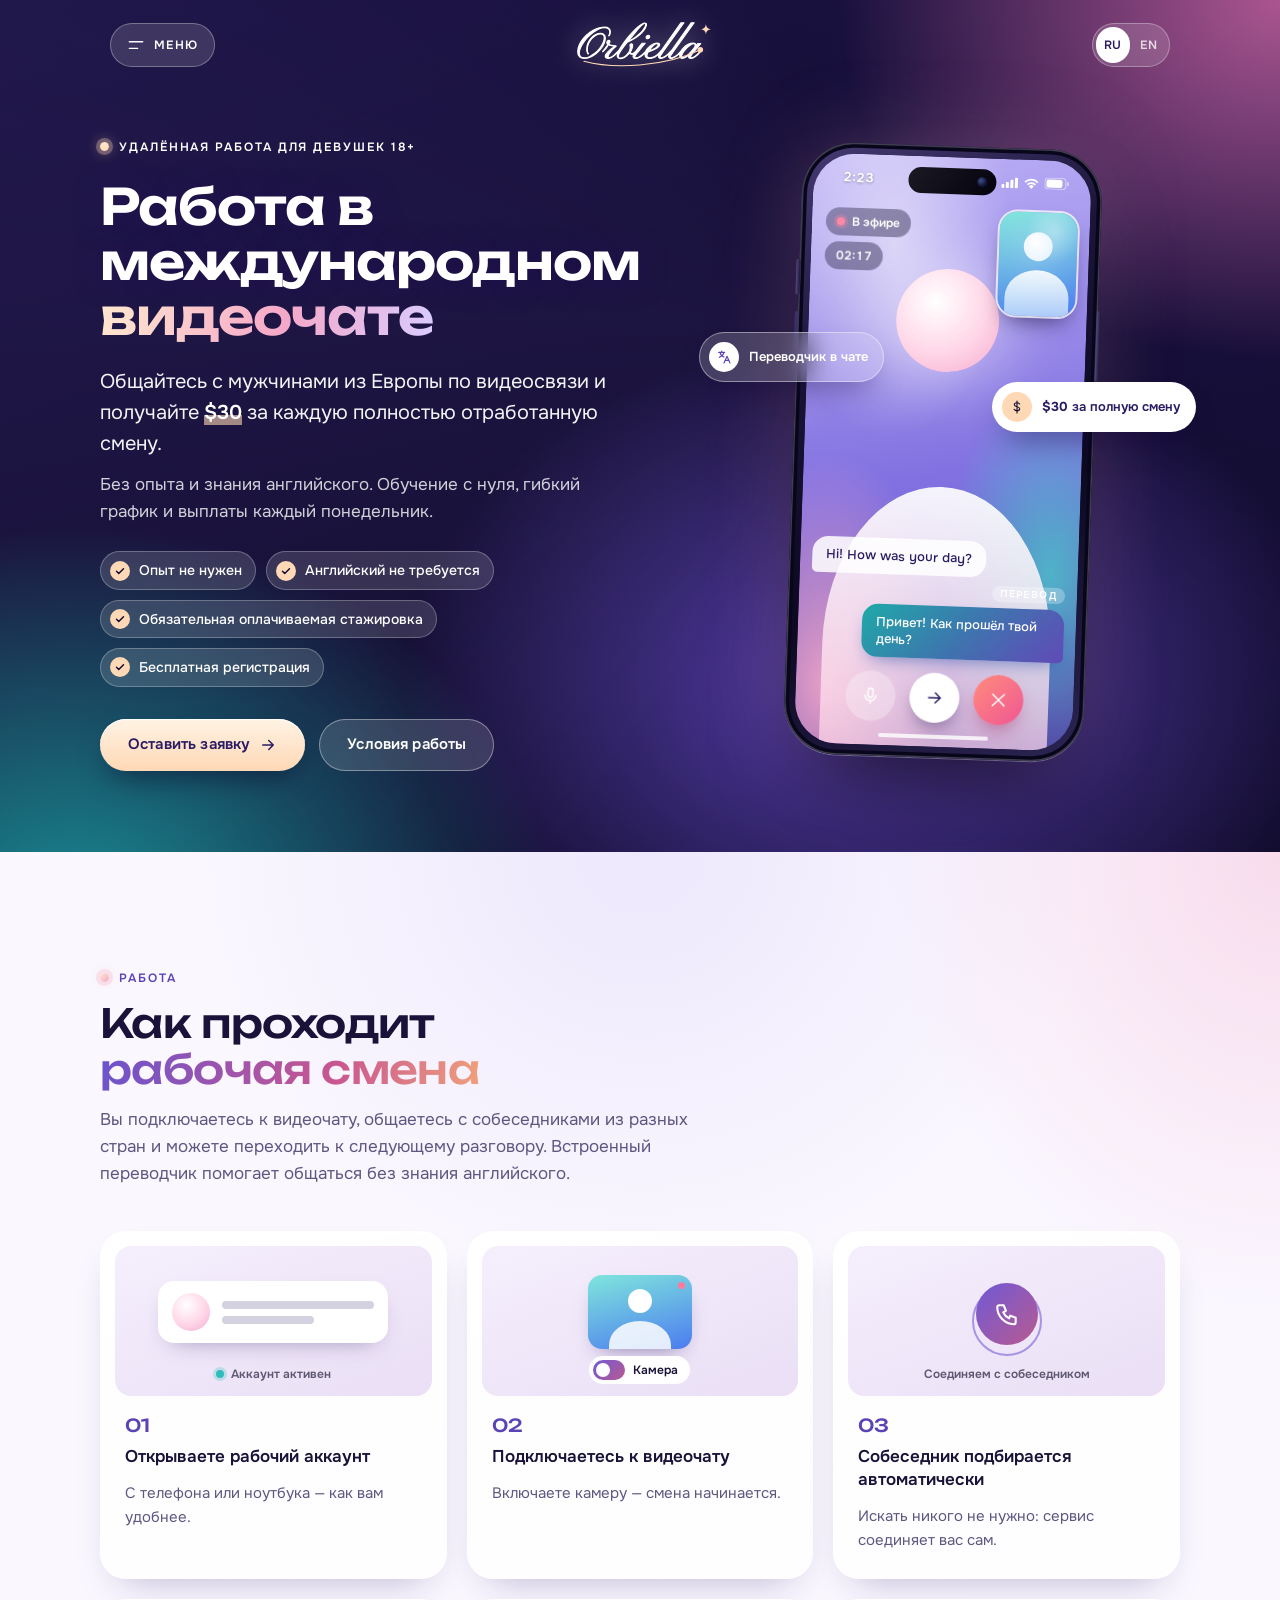
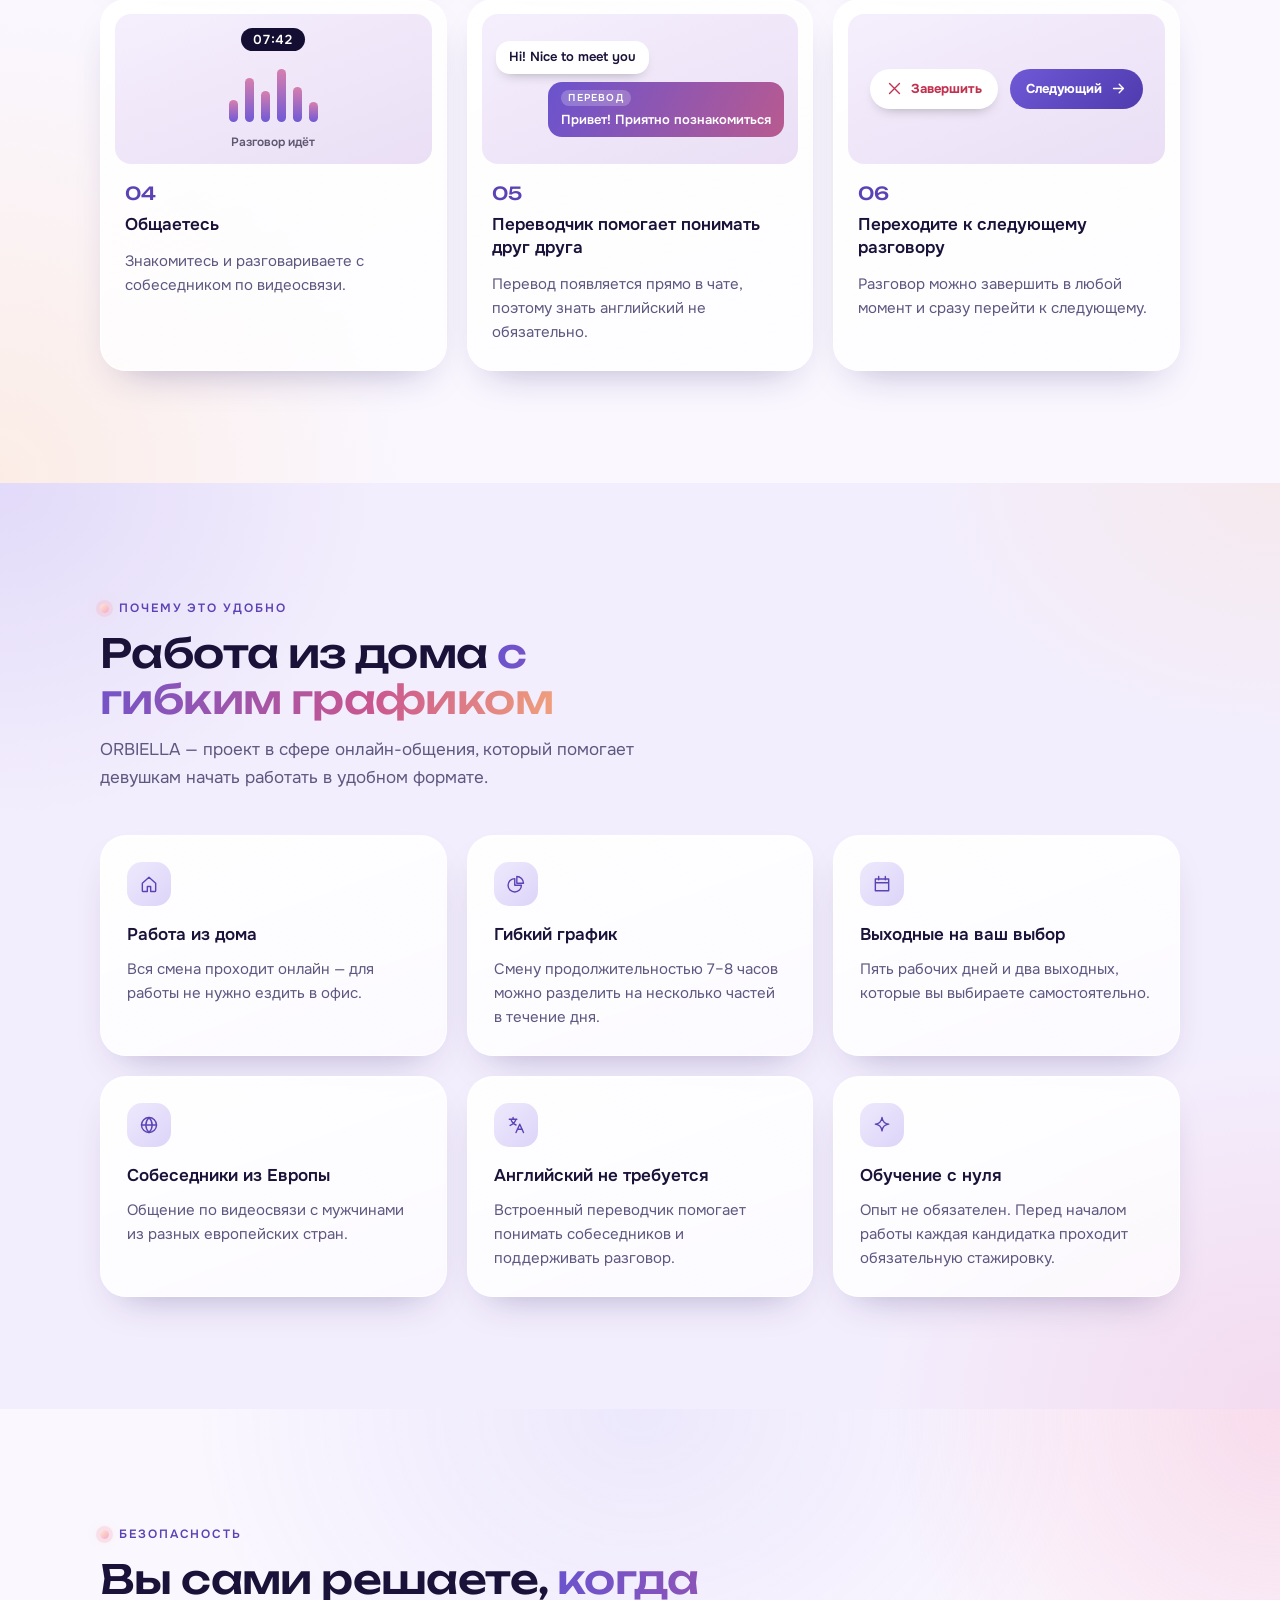
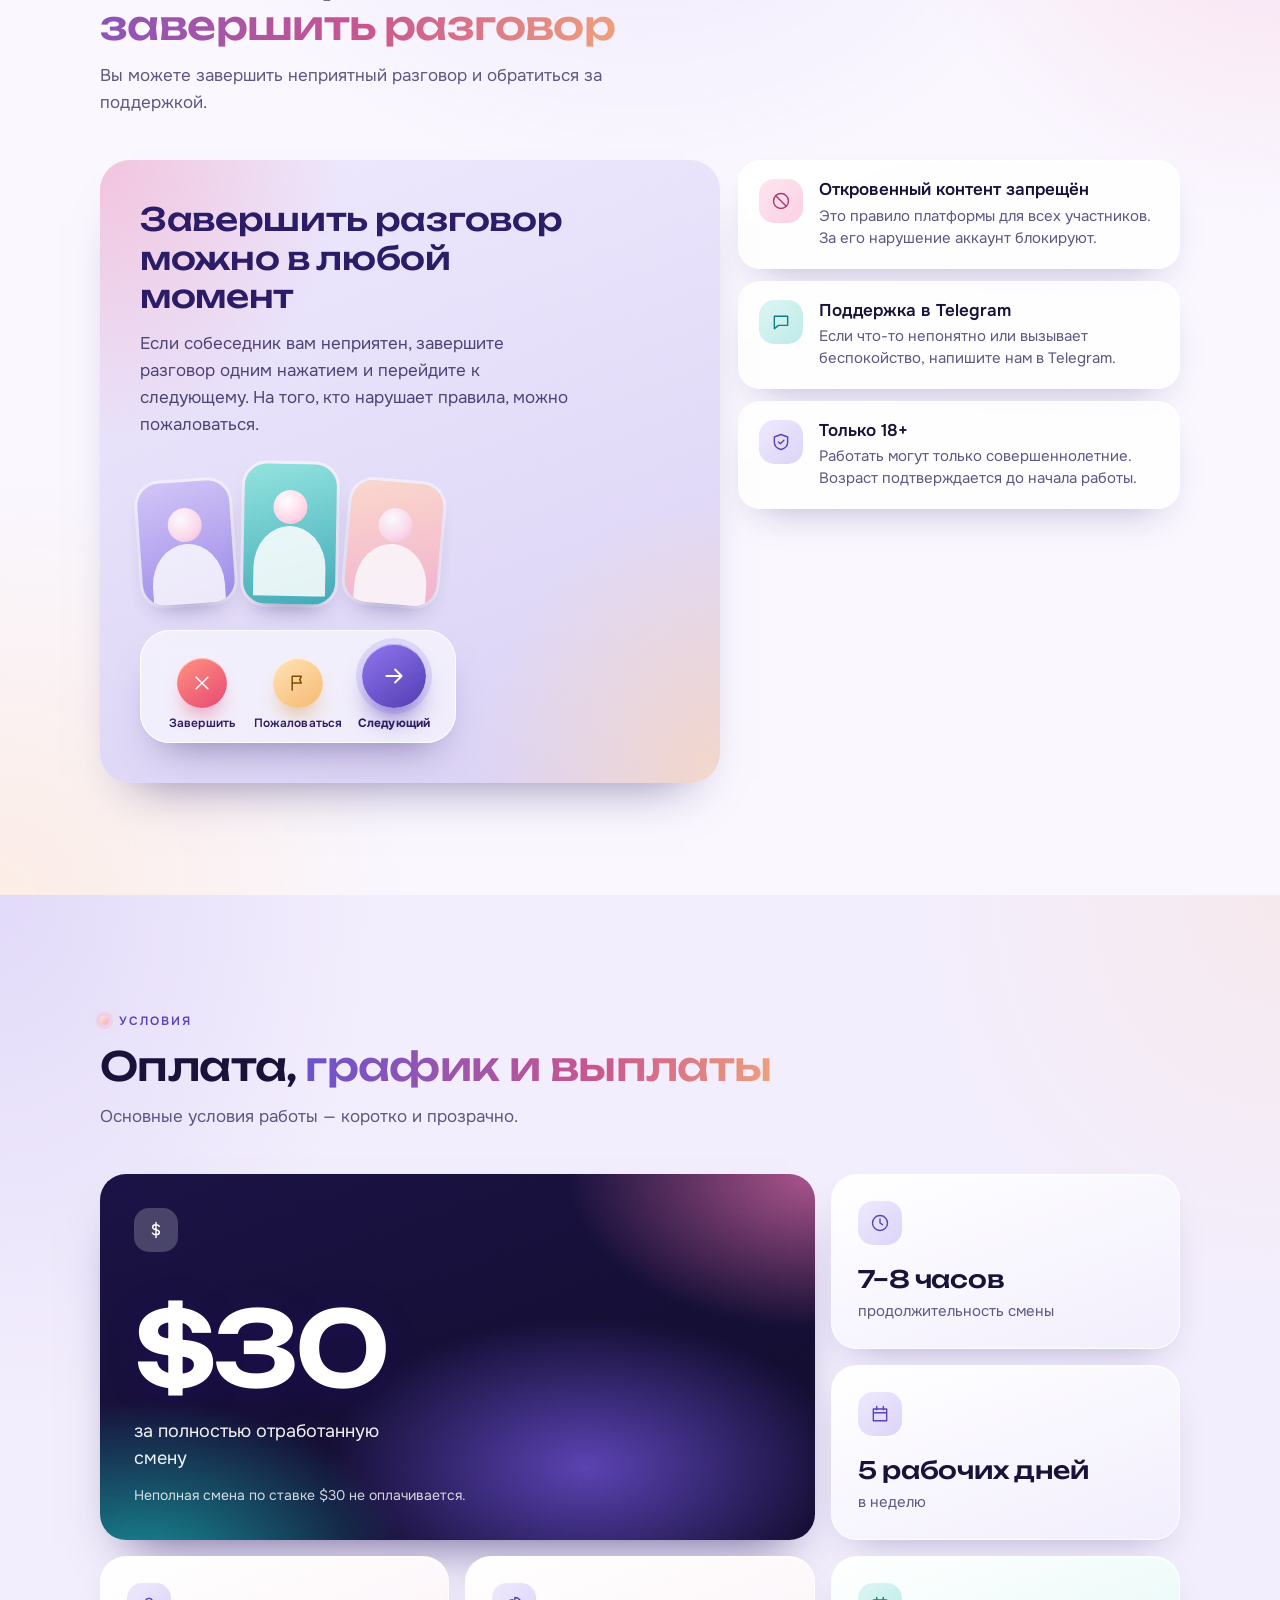
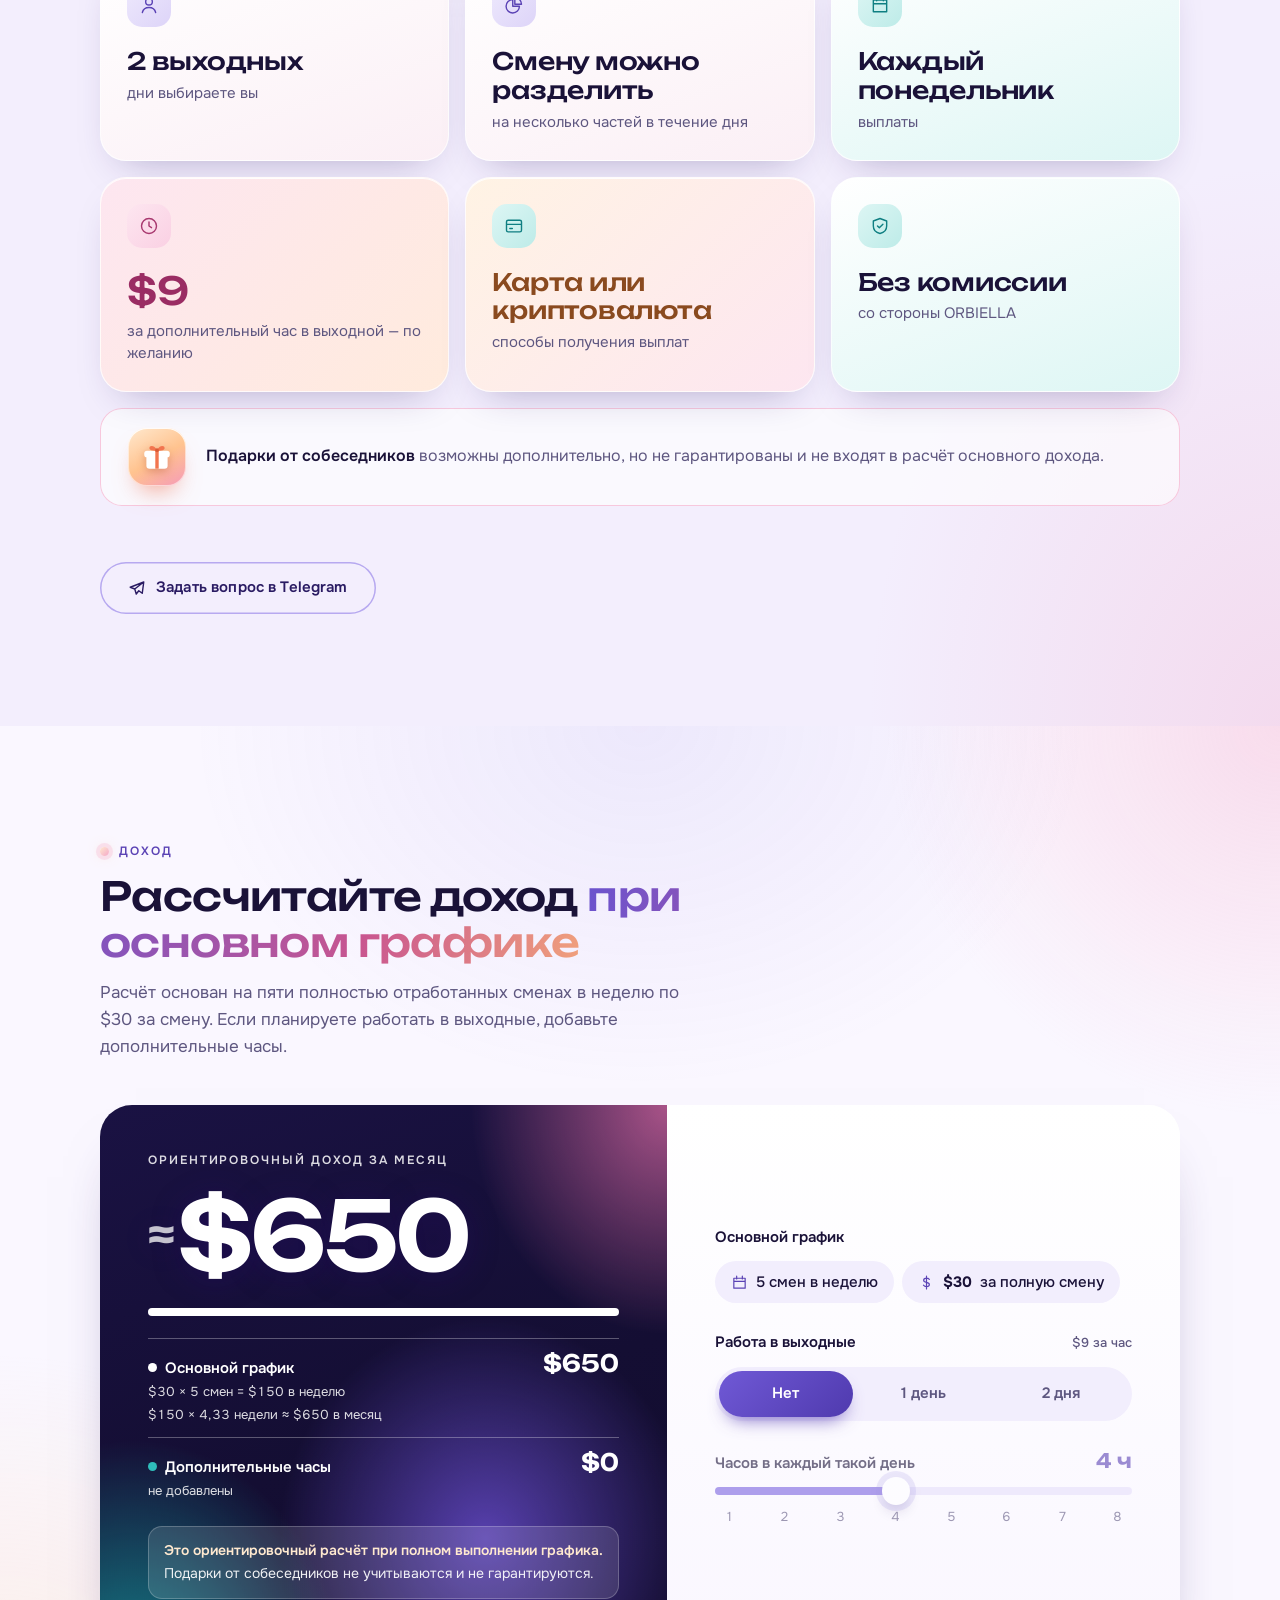
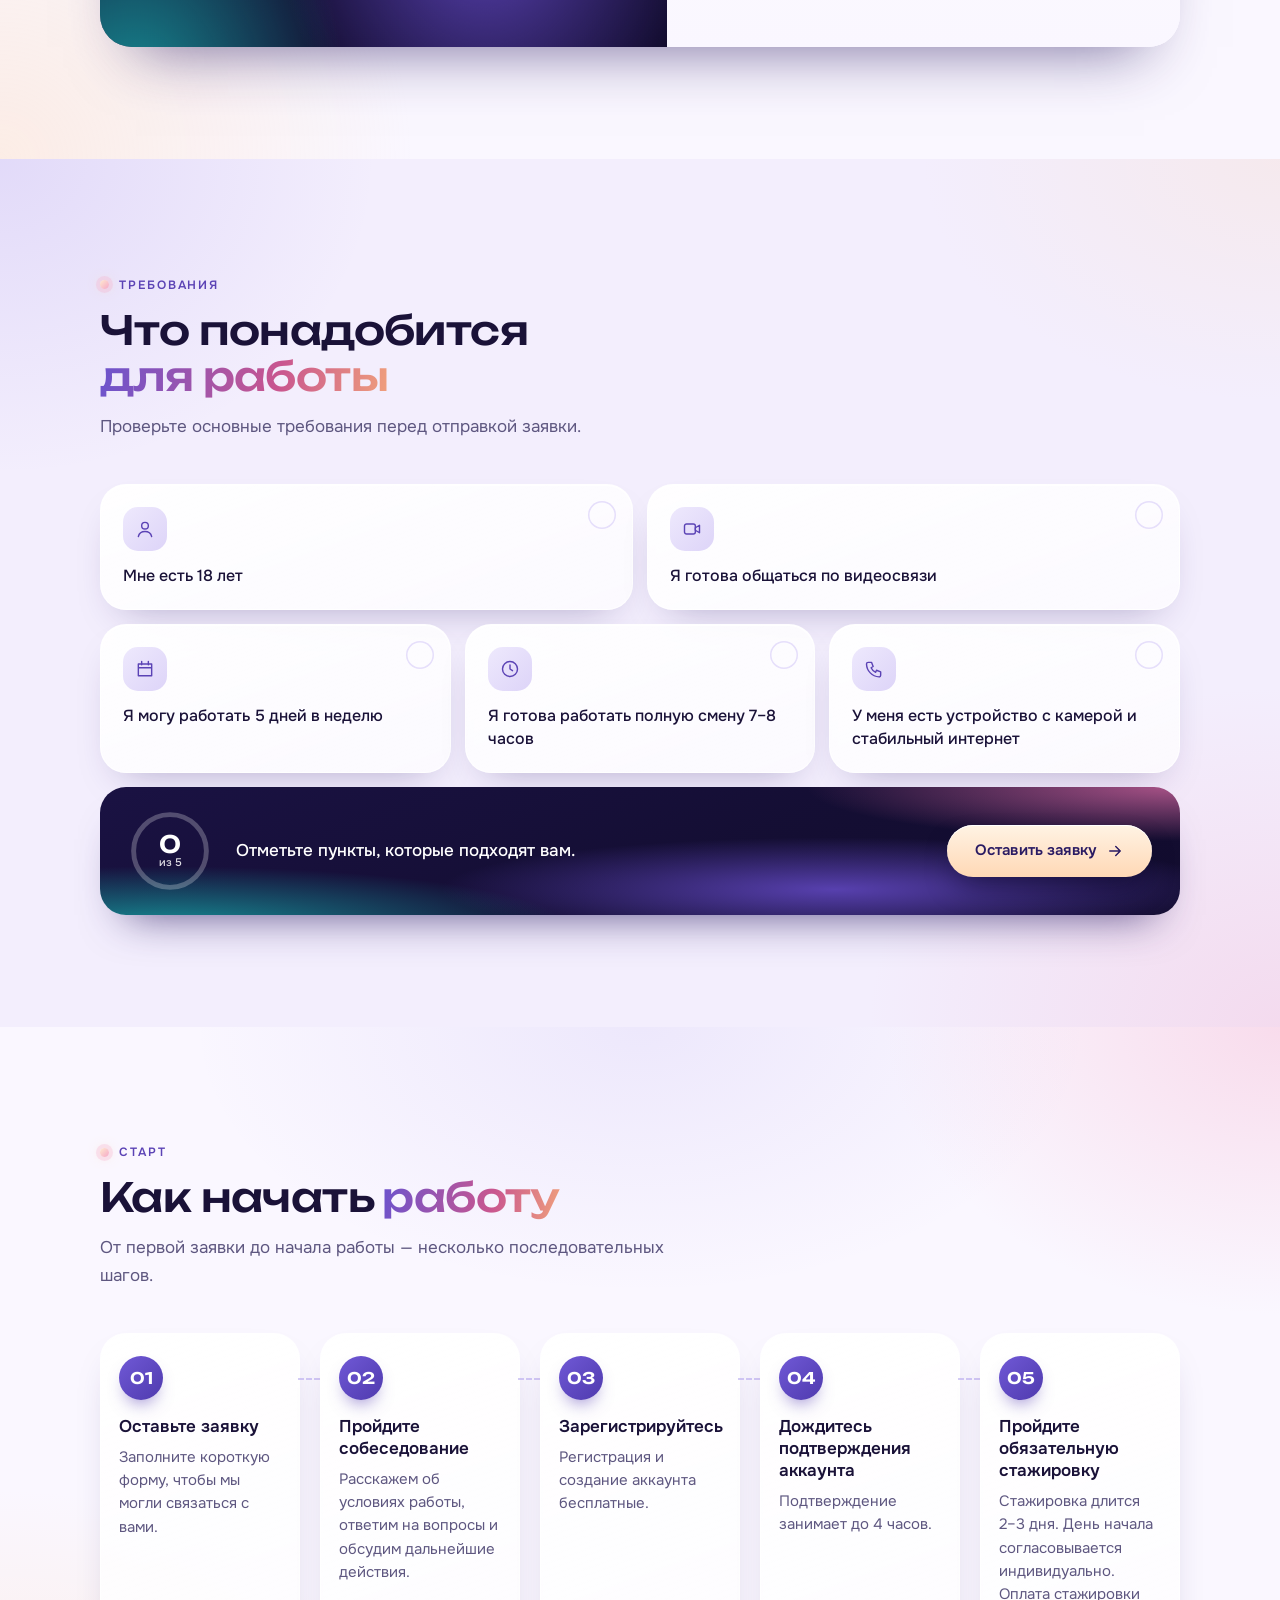
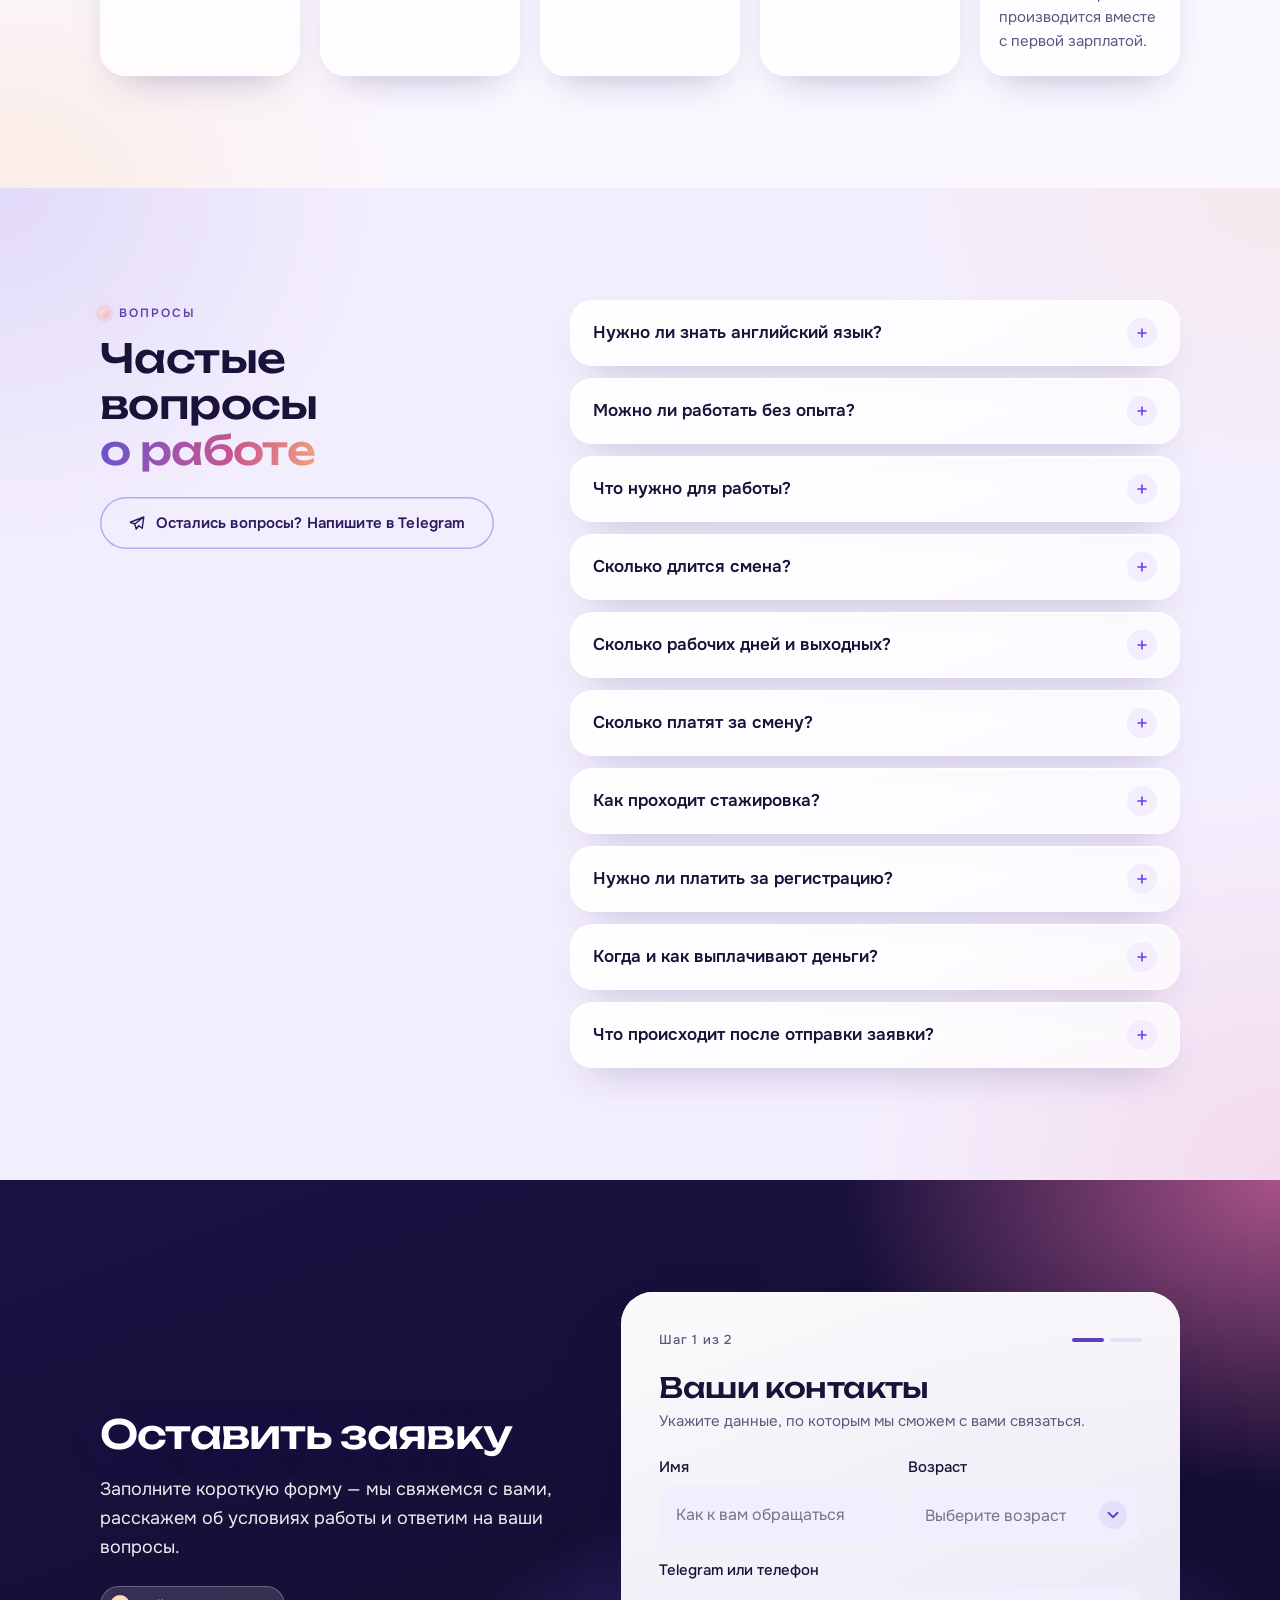
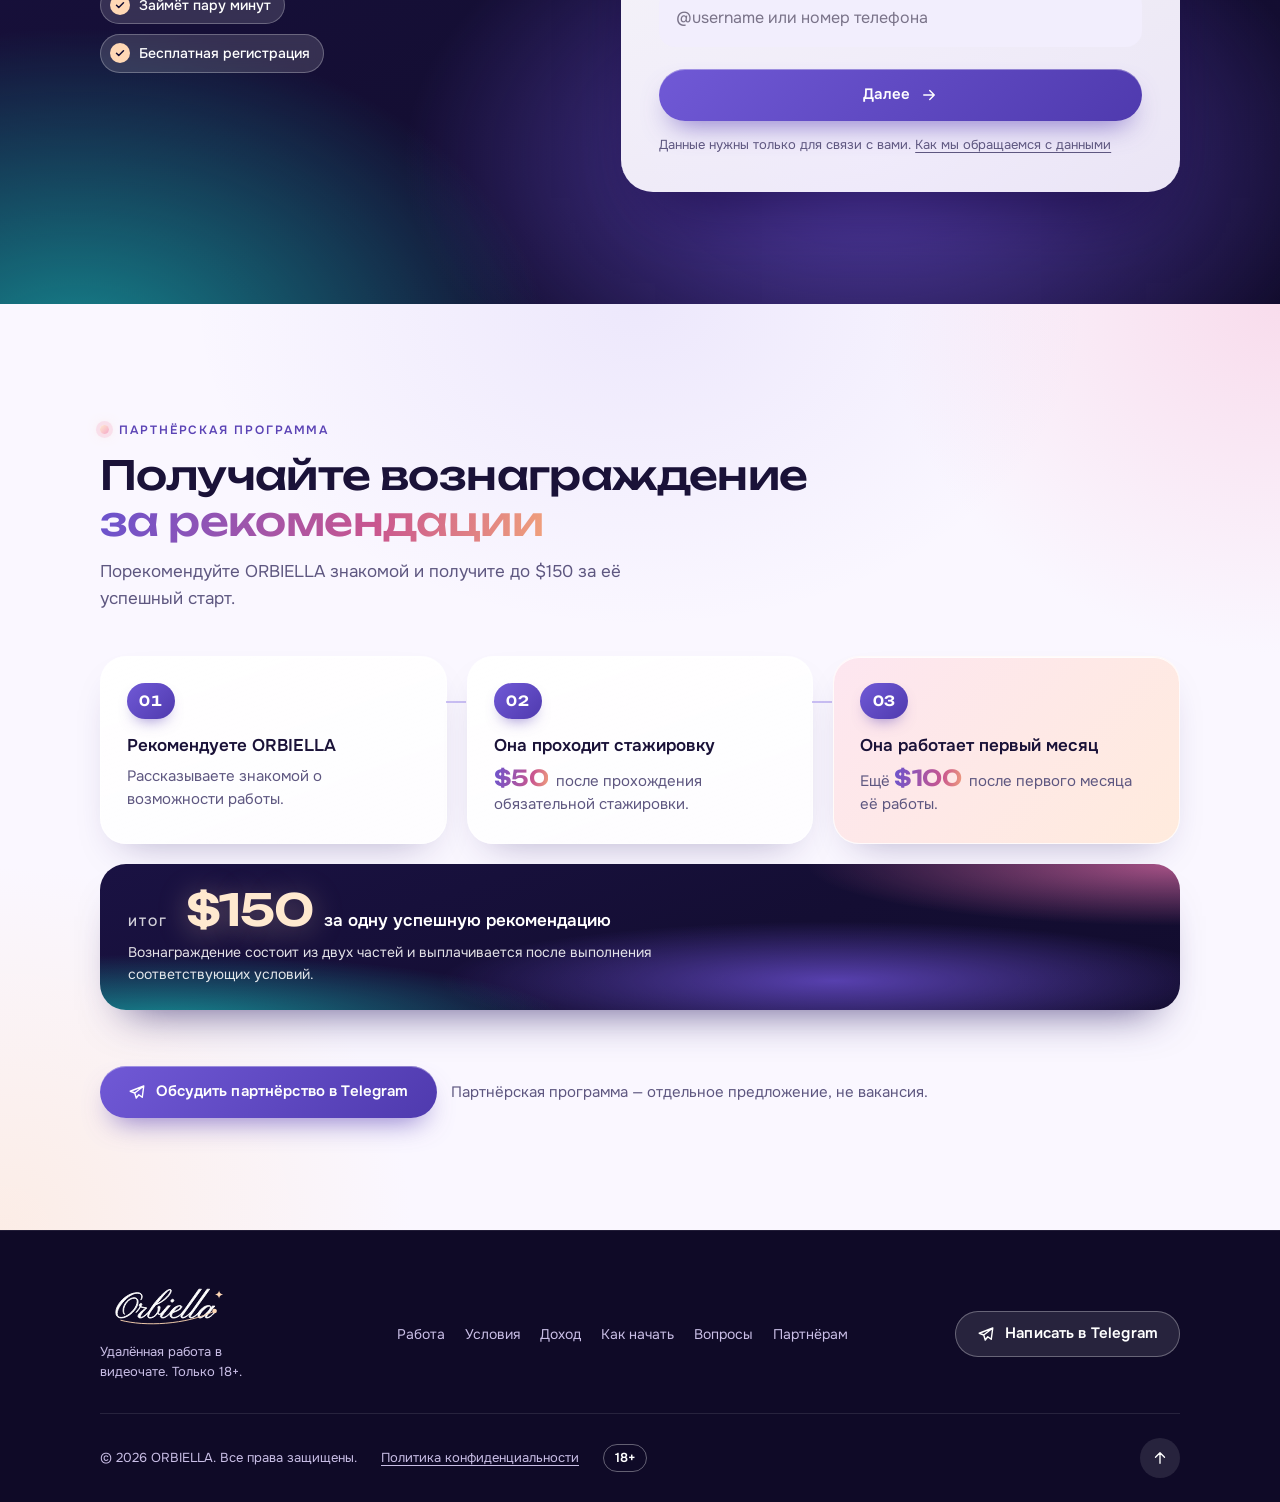
==== commit ee9a9ca7: "Gift note: vertically centered, slightly larger text, new gift icon" ====
--- a/site/index.full-no-caption.html
+++ b/site/index.full-no-caption.html
@@ -684,6 +684,15 @@
 .sf .queue i .fx-end{color:#fff;background:linear-gradient(145deg,#FF8E7C,#E8456F)}
 .sf .queue i .fx-rep{color:#7A4A00;background:linear-gradient(145deg,#FFE3B5,#F6B66B)}
 @media (max-width:420px){.sf .ui{padding:12px 8px 10px;gap:0}.sf .ui button{min-width:84px}}
+
+/* примечание про подарки */
+.gift{align-items:center;gap:20px;padding:20px 28px;font-size:1rem;line-height:1.55}
+.gift p{margin:0}
+.gift .chip{position:relative;flex:none;width:58px;height:58px;border-radius:19px;background:linear-gradient(150deg,#FFE9CF 0%,#FFC38F 52%,#F59AB8 100%);color:#fff;overflow:hidden;box-shadow:0 14px 24px -12px rgba(240,120,90,.75),0 0 0 1px rgba(255,255,255,.55) inset,0 1px 0 rgba(255,255,255,.8) inset}
+.gift .chip svg{width:34px;height:34px;fill:none;stroke:none;filter:drop-shadow(0 3px 4px rgba(176,70,40,.35))}
+.gift .chip::after{content:"";position:absolute;inset:0;background:linear-gradient(110deg,transparent 35%,rgba(255,255,255,.65) 50%,transparent 65%);transform:translateX(-120%);animation:giftShine 6s var(--ease) 1.5s infinite}
+@keyframes giftShine{0%,70%{transform:translateX(-120%)}100%{transform:translateX(120%)}}
+@media (max-width:640px){.gift{gap:14px;padding:16px 18px}.gift .chip{width:50px;height:50px;border-radius:16px}.gift .chip svg{width:30px;height:30px}}
 </style>
 </head>
 <body>
@@ -867,7 +876,7 @@
       <div class="card t t-card"><span class="chip ct"><svg aria-hidden="true"><use href="#i-card"/></svg></span><b>Карта или криптовалюта</b><span class="d">способы получения выплат</span></div>
       <div class="card t t-fee"><span class="chip ct"><svg aria-hidden="true"><use href="#i-shield"/></svg></span><b>Без комиссии</b><span class="d">со стороны ORBIELLA</span></div>
     </div>
-    <div class="gift rv"><span class="chip cc"><svg aria-hidden="true"><use href="#i-gift"/></svg></span><p><b>Подарки от собеседников</b> возможны дополнительно, но не гарантированы и не входят в расчёт основного дохода.</p></div>
+    <div class="gift rv"><span class="chip cc"><svg viewBox="0 0 32 32" aria-hidden="true"><rect x="6" y="14" width="20" height="13" rx="3" fill="#fff"/><rect x="4" y="10" width="24" height="6.5" rx="2.6" fill="#fff"/><rect x="14.4" y="10" width="3.2" height="17" fill="#F2754F"/><path d="M16 10C14 4.6 8.2 4.6 8.9 8.1 9.4 10.4 13.6 10.2 16 10Z" fill="#F2754F"/><path d="M16 10C18 4.6 23.8 4.6 23.1 8.1 22.6 10.4 18.4 10.2 16 10Z" fill="#F2754F"/><circle cx="16" cy="9.6" r="1.8" fill="#D95A36"/></svg></span><p><b>Подарки от собеседников</b> возможны дополнительно, но не гарантированы и не входят в расчёт основного дохода.</p></div>
     <div class="cta-row sec-cta rv">
       <a class="btn btn-ghost" data-tg href="#apply"><svg aria-hidden="true"><use href="#i-send"/></svg>Задать вопрос в Telegram</a>
     </div>
